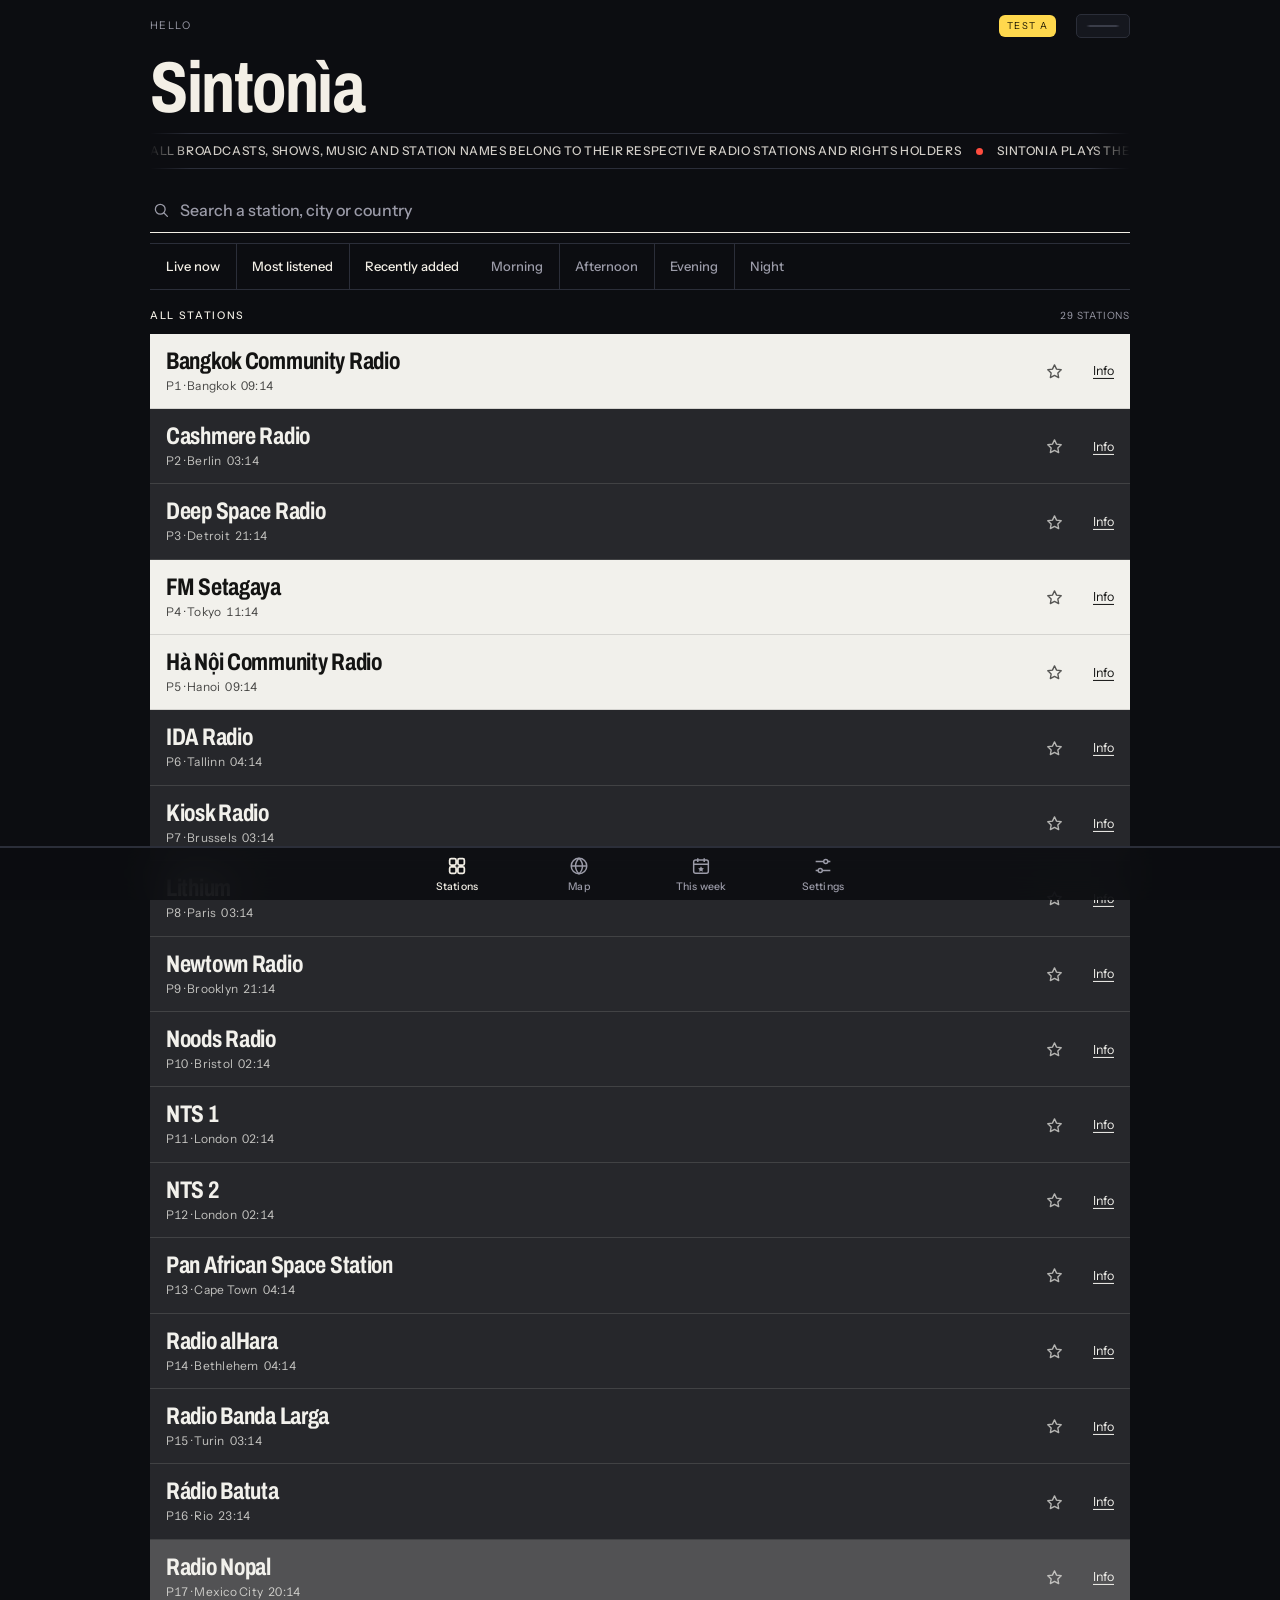
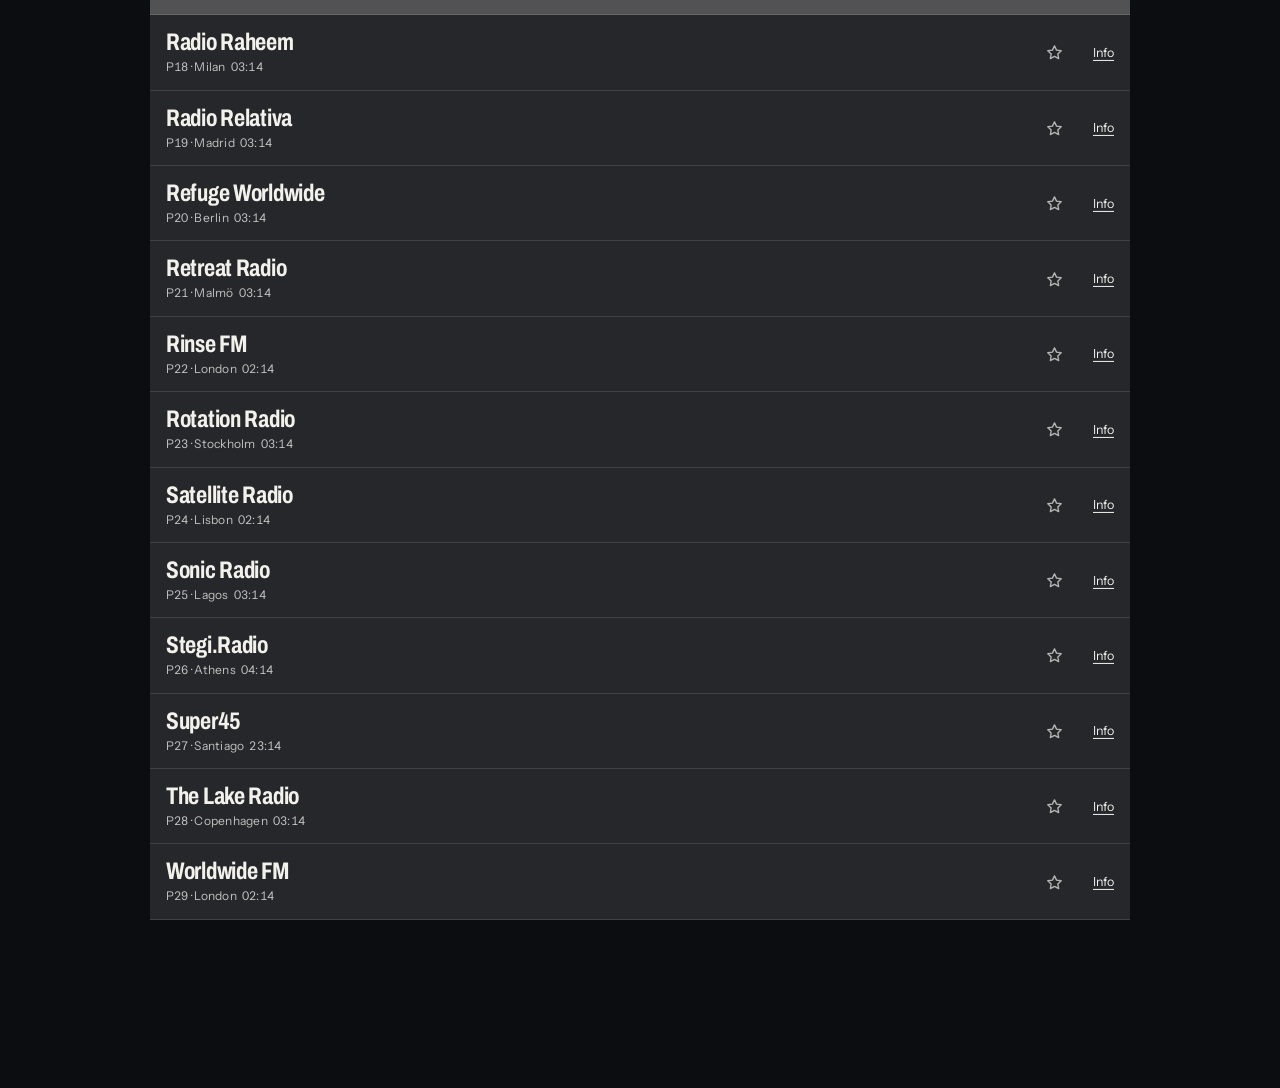
==== prova-a/index.html @ 9026a2c7 "Due copie di prova per l'aspetto: A · Luce (prova-a) e B · Campo (prova-b) A: la lista nella luce de" ====
<!doctype html>
<html lang="en" data-look="a">
<head>
<meta charset="utf-8">
<meta name="viewport" content="width=device-width, initial-scale=1, viewport-fit=cover">
<title>Sintonia (test A)</title>
<meta name="robots" content="noindex">
<meta name="apple-mobile-web-app-capable" content="yes">
<meta name="mobile-web-app-capable" content="yes">
<meta name="apple-mobile-web-app-status-bar-style" content="black-translucent">
<meta name="apple-mobile-web-app-title" content="Sintonia A">
<meta name="theme-color" content="#0C0D11">
<link rel="manifest" href="../manifest.webmanifest">
<link rel="apple-touch-icon" href="../apple-touch-icon.png?v=7">
<link rel="icon" type="image/png" sizes="192x192" href="../icon-192.png?v=7">
<script>
/* Theme and background, applied before the page paints. One palette, used by the Settings section too. */
window.SintoniaTheme = (function () {
  var BG = {
    graphite: { name: "Graphite", dark: ["#0C0D11", "#15171E", "#2B2E39"], light: ["#F1F2F4", "#FFFFFF", "#D9DCE2"] },
    navy:     { name: "Navy",     dark: ["#0A0F1E", "#121A2E", "#24304A"], light: ["#E9EFF8", "#F9FBFE", "#CBD6E6"] },
    plum:     { name: "Plum",     dark: ["#130C16", "#1D1422", "#352840"], light: ["#F3ECF3", "#FCF8FC", "#E0D1DF"] },
    pine:     { name: "Pine",     dark: ["#0A1311", "#111D1A", "#22352F"], light: ["#E8F1EC", "#F8FBF9", "#CDE0D6"] },
    cocoa:    { name: "Cocoa",    dark: ["#15100D", "#1F1814", "#382C24"], light: ["#F3EDE6", "#FCF9F5", "#E2D5C8"] }
  };
  var INK = {
    dark:  { ink: "#F3EFE6", muted: "#9B9BA8", live: "#FF4D3F", tick: "#4A4E5C", "tick-2": "#2A2D38", rule: "#3A3E4B", land: "#343947",
             off: "#5B5E6B", "off-dot": "#3A3D49", "onair-bg": "#3A1210", "onair-ink": "#FFE9E6", ph: "#6B6E7B" },
    light: { ink: "#15171C", muted: "#5E6371", live: "#E5352B", tick: "#9EA3AE", "tick-2": "#D3D6DC", rule: "#C3C7CF", land: "#C5CAD3",
             off: "#8A8F9C", "off-dot": "#C3C7CF", "onair-bg": "#FFE3E0", "onair-ink": "#B3261E", ph: "#9EA3AE" }
  };
  function get(k, d) { try { return localStorage.getItem(k) || d; } catch (e) { return d; } }
  function mode(pref) { return pref === "auto" ? (window.matchMedia && matchMedia("(prefers-color-scheme: light)").matches ? "light" : "dark") : (pref === "light" ? "light" : "dark"); }
  function rgba(h, a) { var n = parseInt(h.slice(1), 16); return "rgba(" + (n >> 16) + "," + ((n >> 8) & 255) + "," + (n & 255) + "," + a + ")"; }
  function apply() {
    var pref = get("sintonia:theme", "dark"), bg = get("sintonia:bg", "graphite");
    if (!BG[bg]) bg = "graphite";
    var m = mode(pref), c = BG[bg][m], ink = INK[m], root = document.documentElement, st = root.style;
    st.setProperty("--bg", c[0]); st.setProperty("--bg-2", c[1]); st.setProperty("--line", c[2]);
    st.setProperty("--dock", rgba(c[0], m === "light" ? 0.9 : 0.88));
    for (var k in ink) st.setProperty("--" + k, ink[k]);
    st.colorScheme = m; root.setAttribute("data-theme", m);
    var tc = document.querySelector('meta[name="theme-color"]'); if (tc) tc.setAttribute("content", c[0]);
    // the iPhone status bar only reads this when the app opens
    var sb = document.querySelector('meta[name="apple-mobile-web-app-status-bar-style"]'); if (sb) sb.setAttribute("content", m === "light" ? "default" : "black-translucent");
    return { pref: pref, bg: bg, mode: m };
  }
  apply();
  return { BG: BG, apply: apply };
})();
</script>
<link rel="stylesheet" href="../fonts.css?v=2">
<style>
/* Layout: two views switched by a bottom tab bar, like an iPhone app.
   Stations: on-air header, your pinned stations, then the stations live right now, then the rest.
   Map: a dot-matrix world map with the listener's position (red, blinking) and the signal arc to the station.
   A dock at the bottom holds the mini-player and the tabs. */
   One deliberate look: a dark night-listening ground under colour-coded stations. */
@property --ph { syntax: "<length>"; inherits: false; initial-value: 0px; }

:root {
  color-scheme: dark;
  --bg: #0C0D11;
  --bg-2: #15171E;
  --ink: #F3EFE6;
  --muted: #9B9BA8;
  --line: #2B2E39;
  --live: #FF4D3F;
  --tick: #4A4E5C; --tick-2: #2A2D38; --rule: #3A3E4B; --land: #343947;
  --off: #5B5E6B; --off-dot: #3A3D49; --onair-bg: #3A1210; --onair-ink: #FFE9E6; --ph: #6B6E7B;
  --dock: rgba(12, 13, 17, .88);
  --f-display: "Archivo", "Arial Narrow", "Helvetica Neue", sans-serif;
  --f-body: "Instrument Sans", "Helvetica Neue", Arial, sans-serif;
  --f-mono: "Instrument Sans", "Helvetica Neue", Arial, sans-serif; /* the small capital labels (once a typewriter face) */
}

* { box-sizing: border-box; -webkit-tap-highlight-color: transparent; }
[hidden] { display: none !important; }
/* the page never moves sideways, whatever the screen width */
html { background: var(--bg); overflow-x: hidden; overscroll-behavior-x: none; }
body {
  margin: 0;
  overflow-x: clip;
  background: var(--bg);
  color: var(--ink);
  font-family: var(--f-body);
  font-size: 14px;
  line-height: 1.45;
  font-variant-numeric: tabular-nums; /* clocks don't wobble as they tick */
  padding-left: max(16px, env(safe-area-inset-left, 0px));
  padding-right: max(16px, env(safe-area-inset-right, 0px));
  padding-top: calc(env(safe-area-inset-top, 0px) + 14px);
  padding-bottom: calc(env(safe-area-inset-bottom, 0px) + 168px);
  -webkit-text-size-adjust: 100%;
}
.wrap { max-width: 980px; margin: 0 auto; display: grid; grid-template-columns: minmax(0, 1fr); gap: 18px; }
button { font: inherit; color: inherit; }
/* an app, not a web page: a quick second tap never zooms in (the map keeps its own gestures) */
html, body, * { touch-action: manipulation; }

/* ---------- Header ---------- */
.hero { display: grid; grid-template-columns: minmax(0, 1fr); gap: 12px; }
.topline { display: flex; align-items: center; justify-content: space-between; gap: 12px; min-width: 0; }
.eyebrow { font-family: var(--f-mono); font-size: 10.5px; letter-spacing: .14em; text-transform: uppercase; color: var(--muted); white-space: nowrap; overflow: hidden; text-overflow: ellipsis; }
/* greeting: sits where the station count used to be; tap it to change your name */
.greet {
  appearance: none; -webkit-appearance: none; background: none; border: 0; margin: 0; padding: 4px 0;
  min-width: 0; text-align: left; cursor: pointer; color: var(--muted);
}
.greet b { color: var(--ink); font-weight: 500; }
.greet:focus-visible { outline: 2px solid var(--ink); outline-offset: 3px; border-radius: 3px; }

/* first-run card asking for a name */
.hello-card {
  display: grid; gap: 10px; padding: 14px; border-radius: 14px;
  background: var(--bg-2); border: 1px solid var(--line);
}
.hello-card .k { font-family: var(--f-mono); font-size: 10px; letter-spacing: .14em; text-transform: uppercase; color: var(--muted); }
.hello-card label { font-family: var(--f-display); font-weight: 800; font-stretch: 100%; font-size: 20px; line-height: 1.1; letter-spacing: -.01em; }
.hello-row { display: grid; grid-template-columns: minmax(0, 1fr) auto; gap: 8px; }
.hello-row input {
  font: inherit; font-size: 16px; /* 16px keeps iPhone from zooming in on focus */
  padding: 11px 12px; border-radius: 10px; min-width: 0;
  border: 1px solid var(--line); background: var(--bg); color: var(--ink);
}
.hello-row input::placeholder { color: var(--ph); }
.hello-row input:focus { outline: 2px solid var(--ink); outline-offset: 1px; }
.hello-row .save {
  appearance: none; -webkit-appearance: none; border: 0; cursor: pointer;
  background: var(--ink); color: var(--bg); border-radius: 10px; padding: 0 18px;
  font-size: 15px; font-weight: 600;
}
.hello-row .save:focus-visible { outline: 2px solid var(--ink); outline-offset: 2px; }
.hello-skip {
  justify-self: start; appearance: none; -webkit-appearance: none; background: none; border: 0; padding: 2px 0; cursor: pointer;
  color: var(--muted); font-size: 13px; text-decoration: underline; text-underline-offset: 3px;
}
h1, .title {
  margin: 0;
  font-family: var(--f-display);
  font-weight: 900;
  font-stretch: 125%;
  font-size: clamp(38px, 12vw, 72px);
  line-height: .9;
  letter-spacing: -.04em;
  white-space: nowrap;
}
/* the logo: the original wordmark, Archivo wide and black like the page titles */
/* the last "a" turns once, like a knob being tuned */
h1.logo .lg-a { display: inline-block; transform-origin: 54% 56%; } /* the middle of the letter itself, so it turns in place */
h1.logo .lg-a.spin { animation: a-spin 1.1s cubic-bezier(.35, .05, .2, 1); }
@keyframes a-spin { from { transform: rotate(0deg); } to { transform: rotate(360deg); } }
/* the signal, no words: a flat line when nothing plays, a wave that flows while a station is on (once the words ON AIR) */
.testtag { flex: none; font-family: var(--f-mono); font-size: 9.5px; letter-spacing: .14em; text-transform: uppercase; padding: 4px 8px; border-radius: 6px; background: #FFD84D; color: #1A1400; margin-left: auto; margin-right: 8px; }
.onair {
  flex: none;
  padding: 5px 9px; border-radius: 5px;
  border: 1.5px solid var(--line); background: var(--bg-2);
  display: flex; align-items: center;
}
.onair .sig { display: block; -webkit-mask-image: linear-gradient(90deg, transparent, #000 12%, #000 88%, transparent); mask-image: linear-gradient(90deg, transparent, #000 12%, #000 88%, transparent); }
.onair .sig path { fill: none; stroke: var(--off-dot); stroke-width: 1.8; stroke-linecap: round; stroke-linejoin: round; }
.onair .sig-live, .onair .sig-noise { display: none; }
/* the signal is the station's own: dressed in its colours like its tile, with a wave drawn from its name (see setSig); while it tunes in, static */
body[data-state="live"] .onair, body[data-state="loading"] .onair { border-color: color-mix(in srgb, var(--bar-t) 18%, var(--bar-c)); background: var(--bar-c); box-shadow: 0 0 22px -4px var(--glow); }
body[data-state="live"] .onair .sig-idle, body[data-state="loading"] .onair .sig-idle { display: none; }
body[data-state="live"] .onair .sig-live { display: inline; stroke: var(--bar-t); }
body[data-state="loading"] .onair .sig-noise { display: inline; stroke: var(--bar-t); stroke-width: 1.3; opacity: .85; }

/* ---------- Map view ---------- */
.view { display: grid; grid-template-columns: minmax(0, 1fr); gap: 18px; min-width: 0; }
.world { display: grid; grid-template-columns: minmax(0, 1fr); border-radius: 14px; background: var(--bg-2); border: 1px solid var(--line); overflow: hidden; }
.map {
  position: relative; width: 100%; aspect-ratio: 1 / 1; max-height: 64vh; min-height: 240px;
  overflow: hidden; touch-action: none; cursor: grab; user-select: none; -webkit-user-select: none;
  -webkit-tap-highlight-color: transparent; border-bottom: 1px solid var(--line);
}
.map.grabbing { cursor: grabbing; }
.map canvas, .map > svg { position: absolute; inset: 0; width: 100%; height: 100%; display: block; }
.map-ctl { position: absolute; top: 10px; right: 10px; display: grid; gap: 6px; }
.map-ctl button {
  appearance: none; -webkit-appearance: none; cursor: pointer; padding: 0;
  width: 34px; height: 34px; border-radius: 10px; display: grid; place-items: center;
  background: var(--dock); border: 1px solid var(--line); color: var(--ink);
  -webkit-backdrop-filter: blur(8px); backdrop-filter: blur(8px);
}
.map-ctl button:focus-visible { outline: 2px solid var(--ink); outline-offset: 2px; }
.map-ctl svg { width: 16px; height: 16px; fill: none; stroke: currentColor; stroke-width: 1.6; stroke-linecap: round; }
.map-ctl .dot { fill: currentColor; stroke: none; }
#z-home .i-me, #z-home[data-to="me"] .i-world { display: none; }
#z-home[data-to="me"] .i-me { display: block; }
.m-under { fill: none; stroke: var(--ink); stroke-opacity: .16; stroke-width: 1; }
.m-line { fill: none; stroke-linecap: round; stroke-linejoin: round; stroke-dasharray: .01 5; }
.m-st { fill: var(--bg-2); stroke: var(--muted); stroke-width: 1.4; }
.m-st.on { stroke: var(--ink); }
.m-code, .m-n {
  font-family: var(--f-mono); font-size: 9px; font-weight: 500; letter-spacing: .08em; fill: var(--muted);
  paint-order: stroke; stroke: var(--bg-2); stroke-width: 3px; stroke-linejoin: round;
}
.m-code.on, .m-n { fill: var(--ink); }

/* reactions: four symbols to send while a station plays; they cross the map for whoever has Sintonia open */
.react { display: flex; align-items: center; justify-content: space-between; gap: 12px; padding: 10px 12px; border-bottom: 1px solid var(--line); }
.react-k { min-width: 0; display: grid; gap: 3px; font-family: var(--f-mono); font-size: 10px; letter-spacing: .1em; text-transform: uppercase; color: var(--muted); }
.react-k b { color: var(--ink); font-weight: 600; font-size: 11px; white-space: nowrap; overflow: hidden; text-overflow: ellipsis; }
.react-b { display: flex; gap: 6px; flex: none; }
.react-b button { appearance: none; -webkit-appearance: none; cursor: pointer; padding: 0; width: 40px; height: 40px; border-radius: 50%;
  border: 1.5px solid currentColor; background: none; color: var(--ink); display: grid; place-items: center; transition: transform .15s, background-color .15s, color .15s; }
.react-b button svg { width: 21px; height: 21px; fill: none; stroke: currentColor; stroke-width: 1.6; stroke-linecap: round; stroke-linejoin: round; }
.react-b button:disabled { opacity: .32; cursor: default; }
.react-b button.sent { background: var(--ink); color: var(--bg); transform: scale(.92); }
.react-b button:focus-visible { outline: 2px solid var(--ink); outline-offset: 2px; }
.lg-react { flex: none; width: 13px; height: 13px; margin: 0 -2px; fill: none; stroke: var(--ink); stroke-width: 2; stroke-linecap: round; stroke-linejoin: round; }
#m-react .rx-in { transform-box: fill-box; transform-origin: center; animation: rx-rise 2.6s ease-out both; }
#m-react .rx-in path { fill: none; stroke: var(--bg); stroke-width: 2.2; stroke-linecap: round; stroke-linejoin: round; }
#m-react .rx-spark { fill: none; stroke-width: 2.6; stroke-linecap: round; stroke-dasharray: .06 1.2; stroke-dashoffset: .06; animation: rx-spark 1s ease-in both; }
@keyframes rx-rise { 0% { transform: translateY(0) scale(.3); opacity: 0; } 12% { transform: translateY(-4px) scale(1.12); opacity: 1; }
  24% { transform: translateY(-6px) scale(1); } 70% { opacity: 1; } 100% { transform: translateY(-30px) scale(1); opacity: 0; } }
@keyframes rx-spark { to { stroke-dashoffset: -1; } }
@media (prefers-reduced-motion: reduce) {
  #m-react .rx-in { animation-name: rx-fade; }
  #m-react .rx-spark { display: none; }
}
@keyframes rx-fade { 0%, 100% { opacity: 0; } 10%, 75% { opacity: 1; } }

.me { display: none; }
.me.on { display: inline; }
.me .core { fill: var(--live); }
.me .ping { fill: none; stroke: var(--live); stroke-width: 1.2; opacity: 0; transform-box: fill-box; transform-origin: center; }
.legend { display: grid; gap: 6px; padding: 4px 12px 12px; font-size: 13px; }
.lg-row { display: flex; align-items: center; gap: 8px; min-width: 0; }
.lg-row i { flex: none; width: 9px; height: 9px; border-radius: 50%; box-sizing: border-box; }
.lg-you { background: var(--live); }
.lg-others { background: var(--ink); opacity: .85; }
.lg-row .lg-st { border-radius: 2px; background: var(--bg-2); border: 1.5px solid var(--muted); width: 8px; height: 8px; margin: 0 .5px; }
.m-others circle { fill: var(--ink); opacity: .85; }
.lg-row span { min-width: 0; color: var(--muted); overflow-wrap: anywhere; }
.lg-row b { color: var(--ink); font-weight: 600; }

.locate { display: grid; gap: 8px; padding: 14px; border-radius: 14px; background: var(--bg-2); border: 1px solid var(--line); }
.locate strong { font-family: var(--f-display); font-weight: 800; font-size: 18px; line-height: 1.15; }
.locate p { margin: 0; color: var(--muted); font-size: 13px; max-width: 52ch; }
.loc-acts { display: flex; flex-wrap: wrap; align-items: center; gap: 8px 22px; }
.btn {
  justify-self: start; appearance: none; -webkit-appearance: none; border: 0; cursor: pointer;
  background: var(--ink); color: var(--bg); border-radius: 10px; padding: 11px 16px; font-size: 15px; font-weight: 600;
}
.btn:disabled { opacity: .6; cursor: default; }
.btn.ghost { background: none; color: var(--muted); padding: 2px 0; font-size: 13px; font-weight: 500; text-decoration: underline; text-underline-offset: 3px; }
.btn:focus-visible { outline: 2px solid var(--ink); outline-offset: 2px; }


/* ---------- Your stations, live now, more ---------- */
.sec { display: grid; gap: 10px; min-width: 0; }
.sec[hidden] { display: none; }
.sec-h {
  margin: 0; display: flex; justify-content: space-between; align-items: baseline; gap: 10px; min-width: 0;
  font-family: var(--f-mono); font-weight: 500; font-size: 10.5px; letter-spacing: .16em; text-transform: uppercase; color: var(--ink);
}
.sec-h small { font-size: 10px; font-weight: 400; letter-spacing: .08em; color: var(--muted); white-space: nowrap; }
.live-i { display: inline-block; width: 7px; height: 7px; border-radius: 50%; background: var(--live); margin-right: 7px; box-shadow: 0 0 8px var(--live); vertical-align: 1px; }
.favs {
  display: flex; gap: 10px; overflow-x: auto; scrollbar-width: none; scroll-snap-type: x proximity;
  margin: -3px -16px -2px; padding: 6px 16px 8px; scroll-padding: 0 16px; /* room for the ring of the card that's playing */
}
.favs::-webkit-scrollbar { display: none; }
.mini {
  position: relative; flex: none; display: flex; width: 136px; height: 128px; border-radius: 16px;
  overflow: hidden; isolation: isolate; background: var(--c); color: var(--t); scroll-snap-align: start;
}
.mini .tune { padding: 11px; border-radius: 16px; gap: 8px; }
.mini .knob { width: 30px; height: 30px; }
.mini .mt { display: grid; gap: 5px; min-width: 0; }
.mini .nm {
  font-family: var(--f-display); font-weight: 850; font-stretch: 62%; font-size: 22px; line-height: .88; letter-spacing: -.01em;
  text-transform: uppercase; overflow-wrap: anywhere;
  display: -webkit-box; -webkit-line-clamp: 2; -webkit-box-orient: vertical; overflow: hidden;
}
.mini .nm.keepcase { text-transform: none; }
.mini .mm { font-family: var(--f-mono); font-size: 9px; letter-spacing: .06em; text-transform: uppercase; opacity: .82; white-space: nowrap; overflow: hidden; text-overflow: ellipsis; }
.mini.on { box-shadow: 0 0 0 2px var(--bg), 0 0 0 4px var(--c); }
/* the star that pins a station to "Your stations" */
.pin {
  appearance: none; -webkit-appearance: none; position: absolute; right: 6px; bottom: 6px; z-index: 2;
  width: 36px; height: 36px; padding: 0; border: 0; border-radius: 50%; background: none; color: var(--t);
  display: grid; place-items: center; cursor: pointer; opacity: .7;
}
.pin svg { width: 17px; height: 17px; fill: none; stroke: currentColor; stroke-width: 1.6; stroke-linejoin: round; }
.pin[aria-pressed="true"] { opacity: 1; }
.pin[aria-pressed="true"] svg { fill: currentColor; }
.mini .pin { top: 4px; bottom: auto; right: 4px; }
/* in New in, and on the big tiles of stations that just arrived */
.newtag { display: inline-block; font-family: var(--f-mono); font-size: 8.5px; font-weight: 600; letter-spacing: .14em; text-transform: uppercase; padding: 2px 5px; border-radius: 4px; background: var(--t); color: var(--c); }
.mini .newtag { margin-bottom: 1px; justify-self: start; }
.favs.stack { display: grid; grid-template-columns: minmax(0, 1fr); gap: 8px; overflow: visible; scroll-snap-type: none; margin: 0; padding: 0; }
.favs.stack .mini { width: auto; height: auto; border-radius: 14px; }
.favs.stack .mini .tune { flex-direction: row; align-items: center; justify-content: flex-start; gap: 12px; padding: 10px 52px 10px 11px; border-radius: 14px; }
.favs.stack .mini .mt { gap: 4px; }
.favs.stack .mini .nm { font-size: 21px; line-height: .95; }
.favs.stack .mini .pin { top: 50%; bottom: auto; right: 6px; transform: translateY(-50%); }
/* on a wider screen the list takes two or three columns, so the rows don't stretch across the whole page */
@media (min-width: 700px) { .favs.stack { grid-template-columns: repeat(2, minmax(0, 1fr)); } }
@media (min-width: 1000px) { .favs.stack { grid-template-columns: repeat(3, minmax(0, 1fr)); } }
@keyframes live-blink { 50% { opacity: .25; } }
/* This week: three picks, each a wide card in the station's colour */
.picks { display: grid; gap: 10px; }
/* an event in This week (a festival, say): what's on Sintonia around it, while it lasts */
.events { display: grid; gap: 18px; }
.events:empty { display: none; }
/* the event: a card like a gig poster, minimal: the page's colours turned round (light on dark, dark on light),
   the name in big type, one accent colour (the event's own, if it has one) */
.event { --ev1: #FF4F8B; --ev-bg: var(--ink); --ev-fg: var(--bg);
  gap: 0; border-radius: 22px; overflow: hidden; border: 1px solid var(--line); background: var(--bg-2); }
.ev-hero { position: relative; isolation: isolate; overflow: hidden; display: grid; gap: 12px; padding: 16px 18px 20px; color: var(--ev-fg); background: var(--ev-bg); }
.ev-hero::after { /* the same fine grain as the station tiles */
  content: ""; position: absolute; inset: 0; z-index: -1; pointer-events: none; opacity: .14;
  background-image: url("data:image/svg+xml;utf8,<svg xmlns='http://www.w3.org/2000/svg' width='180' height='180'><filter id='n'><feTurbulence type='fractalNoise' baseFrequency='.85' numOctaves='2' stitchTiles='stitch'/><feColorMatrix values='0 0 0 0 0  0 0 0 0 0  0 0 0 0 0  0 0 0 .6 0'/></filter><rect width='100%25' height='100%25' filter='url(%23n)'/></svg>"); }
.ev-top { display: flex; justify-content: space-between; align-items: center; gap: 10px; padding-bottom: 10px; border-bottom: 1.5px solid color-mix(in srgb, var(--ev-fg) 18%, transparent); }
.ev-kick { display: inline-flex; align-items: center; gap: 8px; font-family: var(--f-mono); font-size: 10px; font-weight: 600; letter-spacing: .16em; text-transform: uppercase; }
.ev-kick::before { content: ""; width: 8px; height: 8px; border-radius: 2px; background: var(--ev1); } /* like a city on the map */
.ev-dates { flex: none; font-family: var(--f-mono); font-size: 10px; font-weight: 600; letter-spacing: .12em; text-transform: uppercase; opacity: .7; }
.ev-end { flex: none; display: inline-flex; align-items: center; gap: 10px; }
.ev-info { display: inline-flex; align-items: center; gap: 6px; padding: 6px 10px; border-radius: 999px; text-decoration: none;
  background: color-mix(in srgb, var(--ev-fg) 14%, transparent); color: var(--ev-fg);
  font-family: var(--f-mono); font-size: 9.5px; font-weight: 600; letter-spacing: .08em; text-transform: uppercase; }
.ev-arr { width: 7px; height: 7px; fill: currentColor; } /* the arrow in dots, like the title */
.ev-info[hidden] { display: none; }
.ev-info:focus-visible { outline: 2px solid var(--ev-fg); outline-offset: 2px; }
.ev-title { margin: 4px 0 0; font-family: "Doto", ui-monospace, Menlo, monospace; font-weight: 800; font-variation-settings: "ROND" 100; font-size: 48px; line-height: .9;
  letter-spacing: -.03em; word-spacing: -.3em; text-transform: uppercase; overflow-wrap: anywhere; } /* dot matrix, round dots, like a club's LED sign */
.ev-title::after { content: "."; color: var(--ev1); } /* the accent, once */
.event-note { margin: 0; font-size: 14px; line-height: 1.45; opacity: .82; }
.ev-body { display: grid; gap: 10px; padding: 14px 14px 16px; }
.ev-body:not(:has(> :not([hidden]))) { display: none; }
.event-k { margin: 2px 0 0; font-family: var(--f-mono); font-size: 9.5px; letter-spacing: .12em; text-transform: uppercase; color: var(--muted); }
.event-also { margin: 0; font-size: 13px; line-height: 1.45; color: var(--muted); }
.pick { position: relative; display: grid; grid-template-columns: auto minmax(0, 1fr); gap: 12px; align-items: center; padding: 13px 14px; border-radius: 16px;
  background: radial-gradient(120% 120% at 100% 0%, color-mix(in srgb, var(--dot, var(--c)) 30%, transparent), transparent 70%), color-mix(in srgb, var(--dot, var(--c)) 12%, var(--bg-2));
  box-shadow: inset 0 0 0 1px color-mix(in srgb, var(--dot, var(--c)) 40%, transparent); color: var(--ink); }
.pick .when { display: grid; justify-items: center; min-width: 58px; padding: 7px 6px; border-radius: 11px; background: var(--c); color: var(--t); text-align: center; }
.pick .when b { font-family: var(--f-display); font-weight: 850; font-stretch: 62%; font-size: 22px; line-height: .95; }
.pick .when span { font-family: var(--f-mono); font-size: 9px; letter-spacing: .12em; text-transform: uppercase; }
.pick .pt { display: grid; gap: 3px; min-width: 0; }
.pick .pk { font-family: var(--f-mono); font-size: 9.5px; letter-spacing: .1em; text-transform: uppercase; color: var(--muted); }
.pick .pn { font-weight: 600; font-size: 15px; line-height: 1.25; }
.pick .pw { font-size: 13px; line-height: 1.4; color: var(--muted); }
.pick button { appearance: none; -webkit-appearance: none; position: absolute; inset: 0; border: 0; background: none; border-radius: 16px; cursor: pointer; }
.tile .meta .newtag { margin-right: 2px; }
.tile .meta { padding-right: 28px; }
.pin:focus-visible { outline: 2px solid var(--t); outline-offset: -2px; }

/* ---------- Tiles ---------- */
.crate { list-style: none; margin: 0; padding: 0; display: grid; grid-template-columns: repeat(2, minmax(0, 1fr)); gap: 10px; }
@media (min-width: 900px) { .crate { grid-template-columns: repeat(4, minmax(0, 1fr)); gap: 14px; } .crate .tile { min-height: 236px; } .crate .tile:nth-child(-n+2) { grid-column: span 2; min-height: 190px; } }

.tile {
  position: relative; display: flex; min-height: 200px;
  border-radius: 18px; overflow: hidden; isolation: isolate;
  background: var(--c); color: var(--t); min-width: 0;
}
/* radio waves spreading from a different point on each tile; they ripple outward while the station plays */
.tile::before {
  content: ""; position: absolute; inset: 0; z-index: -1;
  background: repeating-radial-gradient(circle at var(--ox) var(--oy),
    transparent 0, transparent var(--ph),
    var(--ring) var(--ph), var(--ring) calc(var(--ph) + 1.5px),
    transparent calc(var(--ph) + 1.5px), transparent calc(var(--gap) + 1.5px));
}
/* print grain */
.tile::after {
  content: ""; position: absolute; inset: 0; z-index: -1; pointer-events: none; opacity: .22;
  background-image: url("data:image/svg+xml;utf8,<svg xmlns='http://www.w3.org/2000/svg' width='180' height='180'><filter id='n'><feTurbulence type='fractalNoise' baseFrequency='.85' numOctaves='2' stitchTiles='stitch'/><feColorMatrix values='0 0 0 0 0  0 0 0 0 0  0 0 0 0 0  0 0 0 .6 0'/></filter><rect width='100%25' height='100%25' filter='url(%23n)'/></svg>");
}

.tune {
  appearance: none; -webkit-appearance: none; border: 0; background: none; margin: 0;
  text-align: left; cursor: pointer; flex: 1; width: 100%; min-width: 0;
  display: flex; flex-direction: column; justify-content: space-between; align-items: stretch; gap: 12px;
  padding: 12px; border-radius: 18px;
  -webkit-user-select: none; user-select: none;
}
.tune:focus-visible { outline: 3px solid var(--ink); outline-offset: 3px; }

.knob {
  width: 34px; height: 34px; border-radius: 50%; border: 1.5px solid currentColor;
  display: grid; place-items: center; flex: none;
}
.knob svg { width: 11px; height: 11px; fill: currentColor; }
.knob .i-play { margin-left: 2px; }
.knob .i-stop, .knob .eq { display: none; }
.eq { gap: 3px; align-items: flex-end; height: 12px; }
.eq i { display: block; width: 3px; height: 100%; background: currentColor; border-radius: 1px; transform-origin: bottom; }
.eq i:nth-child(1) { transform: scaleY(.55); }
.eq i:nth-child(2) { transform: scaleY(1); }
.eq i:nth-child(3) { transform: scaleY(.7); }

.label { display: grid; grid-template-columns: minmax(0, 1fr); gap: 8px; min-width: 0; }
.now { display: grid; gap: 2px; padding-top: 8px; border-top: 1.5px solid var(--pill); min-width: 0; }
.now-k {
  font-family: var(--f-mono); font-size: 9px; letter-spacing: .12em; text-transform: uppercase; opacity: .78;
  display: flex; align-items: center; gap: 6px; flex-wrap: wrap;
}
.now-k.live { opacity: 1; font-weight: 600; }
.now-k.live::before { content: ""; width: 6px; height: 6px; border-radius: 50%; background: currentColor; animation: live-blink 1.6s ease-in-out infinite; }
.now-k .rr { border: 1px solid currentColor; border-radius: 4px; padding: 0 4px; letter-spacing: .08em; }
.now-t {
  font-size: 13px; font-weight: 600; line-height: 1.22;
  display: -webkit-box; -webkit-line-clamp: 2; -webkit-box-orient: vertical; overflow: hidden;
  overflow-wrap: anywhere;
}
.now-s { font-size: 11.5px; opacity: .78; white-space: nowrap; overflow: hidden; text-overflow: ellipsis; }

.name {
  display: block; min-width: 0;
  font-family: var(--f-display); font-weight: 850; font-stretch: 62%;
  font-size: clamp(23px, 6.8vw, 36px); line-height: .86; letter-spacing: -.01em;
  text-transform: uppercase; text-wrap: balance;
}
.meta {
  font-family: var(--f-mono); font-size: 9.5px; letter-spacing: .06em; text-transform: uppercase;
  display: flex; gap: 5px; flex-wrap: wrap; opacity: .82; font-variant-numeric: tabular-nums;
}

.sched {
  position: absolute; top: 12px; right: 12px; z-index: 2;
  font-family: var(--f-mono); font-size: 9px; letter-spacing: .05em; text-transform: uppercase;
  color: var(--t); text-decoration: none; background: var(--pill);
  padding: 6px 8px; border-radius: 999px;
}
.sched:focus-visible { outline: 2px solid var(--t); outline-offset: 2px; }

/* selected station */
.tile.on { box-shadow: 0 0 0 2px var(--bg), 0 0 0 4px var(--c), 0 18px 50px -18px var(--c); }
.tile.on .knob, .mini.on .knob { background: var(--t); color: var(--c); border-color: var(--t); }
.on.live .knob .i-play, .on.loading .knob .i-play { display: none; }
.on.live .knob .eq { display: flex; }
.on.loading .knob .i-stop { display: block; }

/* station colours (--dot is the brighter version used on the dark receiver) */
.tile, .mini { --dot: var(--c); }
[data-id="nts1"]     { --c:#2337D6; --t:#F4F1E8; --ring:rgba(255,255,255,.13); --pill:rgba(255,255,255,.2);  --ox:100%; --oy:0%;   --gap:13px; --dot:#5468FF; }
[data-id="nts2"]     { --c:#E8472C; --t:#1C0C08; --ring:rgba(0,0,0,.13);       --pill:rgba(0,0,0,.16);       --ox:0%;   --oy:100%; --gap:11px; }
[data-id="refuge"]   { --c:#BBA6F2; --t:#17112A; --ring:rgba(0,0,0,.11);       --pill:rgba(0,0,0,.14);       --ox:50%;  --oy:125%; --gap:15px; }
[data-id="rinse"]    { --c:#CDE650; --t:#141B05; --ring:rgba(0,0,0,.12);       --pill:rgba(0,0,0,.14);       --ox:0%;   --oy:0%;   --gap:9px;  }
[data-id="wwfm"]     { --c:#F3A93A; --t:#1E1203; --ring:rgba(0,0,0,.12);       --pill:rgba(0,0,0,.15);       --ox:100%; --oy:100%; --gap:17px; }
[data-id="kiosk"]    { --c:#1D6847; --t:#EEF5EC; --ring:rgba(255,255,255,.12); --pill:rgba(255,255,255,.2);  --ox:30%;  --oy:-20%; --gap:12px; --dot:#2E9A68; }
[data-id="raheem"]   { --c:#F07CB0; --t:#2A0A18; --ring:rgba(0,0,0,.12);       --pill:rgba(0,0,0,.15);       --ox:115%; --oy:45%;  --gap:14px; }
[data-id="cashmere"] { --c:#E4D2B1; --t:#2A2116; --ring:rgba(0,0,0,.10);       --pill:rgba(0,0,0,.13);       --ox:-15%; --oy:60%;  --gap:10px; }
[data-id="noods"]    { --c:#2FB3BF; --t:#061A1D; --ring:rgba(0,0,0,.12);       --pill:rgba(0,0,0,.15);       --ox:80%;  --oy:35%;  --gap:8px;  }
[data-id="stegi"]    { --c:#5A2FB8; --t:#F1ECFB; --ring:rgba(255,255,255,.12); --pill:rgba(255,255,255,.18); --ox:110%; --oy:-10%; --gap:16px; --dot:#8C66F2; }
[data-id="alhara"]   { --c:#8C1D35; --t:#F8E9EC; --ring:rgba(255,255,255,.11); --pill:rgba(255,255,255,.18); --ox:20%;  --oy:110%; --gap:12px; --dot:#D63B5C; }
[data-id="batuta"]   { --c:#8FD3F4; --t:#08202C; --ring:rgba(0,0,0,.11);       --pill:rgba(0,0,0,.13);       --ox:-10%; --oy:20%;  --gap:10px; }
[data-id="super45"]  { --c:#F1EEE6; --t:#1A1915; --ring:rgba(0,0,0,.09);       --pill:rgba(0,0,0,.09);       --ox:60%;  --oy:-15%; --gap:13px; }
[data-id="deepspace"]{ --c:#AEB4BF; --t:#12151B; --ring:rgba(0,0,0,.11);       --pill:rgba(0,0,0,.13);       --ox:50%;  --oy:50%;  --gap:9px;  }
[data-id="newtown"]  { --c:#3E64A8; --t:#EEF2FA; --ring:rgba(255,255,255,.12); --pill:rgba(255,255,255,.18); --ox:-10%; --oy:110%; --gap:13px; --dot:#6F93D8; }
[data-id="hanoi"]    { --c:#A6E3C8; --t:#0B2219; --ring:rgba(0,0,0,.11);       --pill:rgba(0,0,0,.13);       --ox:90%;  --oy:80%;  --gap:12px; }
[data-id="lithium"]  { --c:#16120F; --t:#FF4A2E; --ring:rgba(255,74,46,.16);   --pill:rgba(255,74,46,.18);   --ox:85%;  --oy:-15%; --gap:12px; --dot:#FF5A3C; }
[data-id="satellite"]{ --c:#0E4A5A; --t:#F7D774; --ring:rgba(247,215,116,.14); --pill:rgba(247,215,116,.2);  --ox:92%;  --oy:88%;  --gap:14px; --dot:#F7D774; }
[data-id="pass"]     { --c:#B8862B; --t:#1E1404; --ring:rgba(0,0,0,.12);       --pill:rgba(0,0,0,.15);       --ox:85%;  --oy:-10%; --gap:12px; }
[data-id="sonic"]    { --c:#19A06C; --t:#03170F; --ring:rgba(0,0,0,.12);       --pill:rgba(0,0,0,.15);       --ox:10%;  --oy:110%; --gap:10px; }
[data-id="lake"]     { --c:#5E8FA8; --t:#F2F8FB; --ring:rgba(255,255,255,.13); --pill:rgba(255,255,255,.2);  --ox:50%;  --oy:-20%; --gap:14px; --dot:#8FC0D8; }
[data-id="ida"]      { --c:#F4D35E; --t:#1C1702; --ring:rgba(0,0,0,.11);       --pill:rgba(0,0,0,.13);       --ox:-10%; --oy:40%;  --gap:11px; }
[data-id="retreat"]  { --c:#2E4057; --t:#F2E8CF; --ring:rgba(255,255,255,.12); --pill:rgba(255,255,255,.18); --ox:100%; --oy:60%;  --gap:13px; --dot:#7E9CC4; }
[data-id="rotation"] { --c:#4CC9F0; --t:#04202B; --ring:rgba(0,0,0,.11);       --pill:rgba(0,0,0,.13);       --ox:20%;  --oy:90%;  --gap:9px; }
[data-id="nopal"]    { --c:#A51D5C; --t:#E3F4CC; --ring:rgba(227,244,204,.14); --pill:rgba(227,244,204,.2);  --ox:18%;  --oy:-18%; --gap:12px; --dot:#8CCB5E; }
[data-id="bcr"]      { --c:#3F4697; --t:#F4EBE0; --ring:rgba(255,255,255,.12); --pill:rgba(255,255,255,.18); --ox:10%;  --oy:115%; --gap:13px; --dot:#7C84E0; }
[data-id="rbl"]      { --c:#FF8B6B; --t:#2A0D06; --ring:rgba(0,0,0,.11);       --pill:rgba(0,0,0,.14);       --ox:90%;  --oy:105%; --gap:11px; --dot:#FF8B6B; }
[data-id="relativa"] { --c:#E83FD0; --t:#22041C; --ring:rgba(0,0,0,.12);       --pill:rgba(0,0,0,.15);       --ox:70%;  --oy:-15%; --gap:12px; }
[data-id="setagaya"] { --c:#6E7F2E; --t:#F3F6E6; --ring:rgba(255,255,255,.12); --pill:rgba(255,255,255,.18); --ox:15%;  --oy:-20%; --gap:10px; --dot:#9DB040; }
.name.keepcase { text-transform: none; }

/* ---------- Glass and glow: stations are tinted glass; the one you play lights up and colours the app ---------- */
html { background: var(--bg); }
body { background: transparent; }
.wrap { position: relative; z-index: 1; }
/* the home's background: three soft clouds in the colours of the station you're on, drifting slowly;
   brighter while it plays, dimmer when it's paused, and they fade into the next station's colours */
@property --au1 { syntax: "<color>"; inherits: true; initial-value: transparent; }
@property --au2 { syntax: "<color>"; inherits: true; initial-value: transparent; }
@property --au3 { syntax: "<color>"; inherits: true; initial-value: transparent; }
.aura { position: fixed; inset: 0; z-index: 0; pointer-events: none; overflow: hidden; opacity: 0; --auk: 46%;
  transition: opacity .9s ease, --au1 1.6s ease, --au2 1.6s ease, --au3 1.6s ease; }
:root[data-theme="light"] .aura { --auk: 30%; }
html[data-view="stations"] .aura { opacity: .55; }
html[data-view="stations"][data-state="live"] .aura, html[data-view="stations"][data-state="loading"] .aura { opacity: 1; }
html[data-view="stations"] .wrap::before { opacity: 0; }
.aura i { position: absolute; width: 95vmax; height: 95vmax; border-radius: 50%; }
.aura i:nth-child(1) { left: -42vmax; top: -38vmax; background: radial-gradient(closest-side, color-mix(in srgb, var(--au1) var(--auk), transparent), transparent); }
.aura i:nth-child(2) { right: -48vmax; top: 18vh; background: radial-gradient(closest-side, color-mix(in srgb, var(--au2) var(--auk), transparent), transparent); }
.aura i:nth-child(3) { left: -30vmax; bottom: -55vmax; background: radial-gradient(closest-side, color-mix(in srgb, var(--au3) var(--auk), transparent), transparent); }
@media (prefers-reduced-motion: no-preference) {
  .aura i { animation: aura-drift 40s ease-in-out infinite alternate; }
  .aura i:nth-child(2) { animation-duration: 48s; animation-delay: -14s; animation-direction: alternate-reverse; }
  .aura i:nth-child(3) { animation-duration: 56s; animation-delay: -27s; }
  @keyframes aura-drift { to { transform: translate(9vmax, 7vmax) scale(1.14); } }
}
.wrap::before {
  content: ""; position: absolute; z-index: -1; pointer-events: none;
  left: -40%; right: -40%; top: calc(-260px - env(safe-area-inset-top, 0px)); height: 760px;
  background: radial-gradient(50% 50% at 50% 42%, color-mix(in srgb, var(--glow, transparent) 40%, transparent), transparent 72%);
  opacity: .5; transition: opacity .8s ease;
}
html[data-state="live"] .wrap::before, html[data-state="loading"] .wrap::before { opacity: 1; }
.dock { background: var(--dock-glow, var(--dock)); }
.tile:not(.on), .mini:not(.on) {
  background:
    radial-gradient(130% 95% at var(--ox) var(--oy), color-mix(in srgb, var(--dot) 34%, transparent), transparent 70%),
    color-mix(in srgb, var(--dot) 12%, var(--bg-2));
  color: var(--ink);
  box-shadow: inset 0 0 0 1px color-mix(in srgb, var(--dot) 40%, transparent);
  --ring: color-mix(in srgb, var(--dot) 15%, transparent);
  --pill: color-mix(in srgb, var(--dot) 20%, transparent);
  --hue: var(--dot);
}
:root[data-theme="light"] .tile:not(.on), :root[data-theme="light"] .mini:not(.on) {
  background:
    radial-gradient(130% 95% at var(--ox) var(--oy), color-mix(in srgb, var(--c) 42%, transparent), transparent 70%),
    color-mix(in srgb, var(--c) 14%, var(--bg-2));
  box-shadow: inset 0 0 0 1px color-mix(in srgb, var(--c) 55%, transparent);
  --ring: color-mix(in srgb, var(--c) 22%, transparent);
  --pill: color-mix(in srgb, var(--c) 24%, transparent);
  --hue: color-mix(in srgb, var(--c) 66%, #000);
}
.tile:not(.on) .name, .mini:not(.on) .nm, .tile:not(.on) .pin, .mini:not(.on) .pin { color: var(--hue); }
.tile:not(.on) .sched { color: var(--ink); }
.tile:not(.on)::after { opacity: .1; }
.tile.out { display: none !important; }

/* ---------- Where it's… (local time of day at each station) ---------- */
.moods { display: grid; grid-template-columns: repeat(5, minmax(0, 1fr)); gap: 4px; padding: 4px; border-radius: 14px; background: var(--bg-2); border: 1px solid var(--line); }
.mood {
  appearance: none; -webkit-appearance: none; border: 0; background: none; cursor: pointer; min-width: 0;
  display: grid; justify-items: center; gap: 4px; padding: 9px 2px 8px; border-radius: 10px; color: var(--muted);
}
.mood svg { width: 18px; height: 18px; fill: none; stroke: currentColor; stroke-width: 1.5; stroke-linecap: round; stroke-linejoin: round; }
.mood svg .f { fill: currentColor; stroke: none; }
.mood span { font-family: var(--f-mono); font-size: clamp(8px, 2.5vw, 9.5px); letter-spacing: .06em; text-transform: uppercase; color: var(--ink); white-space: nowrap; }
.mood[aria-checked="true"] { background: var(--chip, var(--ink)); color: var(--chip-t, var(--bg)); }
.mood[aria-checked="true"] span { color: inherit; }
.mood:focus-visible { outline: 2px solid var(--ink); outline-offset: 1px; }
/* search: a station by name, city or country */
.search { display: flex; align-items: center; gap: 10px; height: 46px; padding: 0 5px 0 14px; border-radius: 14px; background: var(--bg-2); border: 1px solid var(--line); color: var(--muted); cursor: text; }
.search:focus-within { border-color: color-mix(in srgb, var(--ink) 55%, transparent); color: var(--ink); }
.search svg { width: 18px; height: 18px; flex: none; fill: none; stroke: currentColor; stroke-width: 1.7; stroke-linecap: round; }
.search input { flex: 1; min-width: 0; height: 100%; padding: 0; border: 0; outline: 0; background: none; color: var(--ink);
  font: 500 16px/1.2 var(--f-body); -webkit-appearance: none; appearance: none; } /* 16px: an iPhone doesn't zoom in on it */
.search input::placeholder { color: var(--muted); opacity: 1; }
.search input::-webkit-search-cancel-button, .search input::-webkit-search-decoration { -webkit-appearance: none; display: none; }
.search button { appearance: none; -webkit-appearance: none; flex: none; width: 36px; height: 36px; padding: 0; border: 0; border-radius: 10px; background: none; color: var(--muted); display: grid; place-items: center; cursor: pointer; }
.search button:focus-visible { outline: 2px solid var(--ink); outline-offset: 1px; }
.moods.off { opacity: .38; } /* while you search, the time of day steps aside */
/* the filters, in the same column as the search bar and the tiles: what's live, what you listen to most, what's new;
   then where it's morning, afternoon, evening or night, as one segmented bar in a quieter colour.
   Nothing chosen: every station. Tap one to narrow the list, tap it again for all of them */
.chips { display: grid; gap: 8px; }
.chip-kinds { display: grid; grid-template-columns: repeat(3, minmax(0, 1fr)); gap: 8px; }
.chip-times { display: grid; grid-template-columns: repeat(4, minmax(0, 1fr)); gap: 2px; padding: 3px; border-radius: 999px;
  background: color-mix(in srgb, var(--ink) 4%, transparent); border: 1px solid var(--line); }
.chips .chip { appearance: none; -webkit-appearance: none; min-width: 0; padding: 11px 2px; border-radius: 999px; border: 1px solid var(--line); background: var(--bg-2); color: var(--ink); cursor: pointer;
  font-family: var(--f-mono); font-size: clamp(9px, 2.6vw, 10.5px); font-weight: 600; letter-spacing: .07em; text-transform: uppercase; white-space: nowrap; text-align: center; overflow: hidden; text-overflow: ellipsis; }
.chip-times .chip { padding: 8px 2px; border-color: transparent; background: none; color: var(--muted); }
.chips .chip[aria-pressed="true"] { background: var(--chip, var(--ink)); border-color: transparent; color: var(--chip-t, var(--bg)); }
.chips .chip:focus-visible { outline: 2px solid var(--ink); outline-offset: 1px; }
@media (max-width: 399px) { .chips .chip { letter-spacing: .04em; } } /* small phones: Recently added still fits */
@media (min-width: 700px) { /* room for both groups on one line */
  .chips { grid-template-columns: auto auto; justify-content: start; align-items: center; gap: 12px; }
  .chip-kinds, .chip-times { grid-template-columns: none; grid-auto-flow: column; }
  .chips .chip { padding-left: 14px; padding-right: 14px; font-size: 10.5px; }
}
.chips.off { opacity: .38; } /* while you search, the filters step aside */
.mood-where { margin: 0; font-family: var(--f-mono); font-size: 10px; letter-spacing: .08em; text-transform: uppercase; color: var(--muted); }
.mood-where b { color: var(--ink); font-weight: 500; }
.mood-empty { margin: 0; color: var(--muted); font-size: 13px; }

/* ---------- Sheets: Now playing (track, songs heard) and station Info ---------- */
.np { cursor: pointer; }
.sheet-back { position: fixed; inset: 0; z-index: 40; background: rgba(0, 0, 0, .5); }
.sheet {
  position: fixed; left: 0; right: 0; bottom: 0; z-index: 41; max-height: 88vh; overflow-y: auto; overscroll-behavior: contain;
  background: var(--bg); border-radius: 22px 22px 0 0; border-top: 1px solid var(--line);
  padding: 0 0 calc(env(safe-area-inset-bottom, 0px) + 26px); box-shadow: 0 -20px 60px -20px rgba(0, 0, 0, .6);
}
@media (prefers-reduced-motion: no-preference) {
  .sheet:not([hidden]) { animation: sheet-up .28s cubic-bezier(.2, .8, .2, 1); }
  @keyframes sheet-up { from { transform: translateY(48px); opacity: 0; } }
}
.sheet-grab { width: 38px; height: 5px; border-radius: 3px; background: var(--line); margin: 8px auto 6px; }
.sheet-x {
  appearance: none; -webkit-appearance: none; position: absolute; top: 22px; right: 26px; z-index: 3; width: 32px; height: 32px; padding: 0;
  border: 0; border-radius: 50%; background: rgba(0, 0, 0, .25); color: #fff; font-size: 18px; line-height: 32px; cursor: pointer;
}
.sheet-in { max-width: 640px; margin: 0 auto; padding: 0 14px; display: grid; gap: 20px; }
.sh-head { position: relative; border-radius: 18px; padding: 16px 16px 15px; background: var(--c); color: var(--t); display: grid; gap: 8px; overflow: hidden; isolation: isolate; }
.sh-head::before {
  content: ""; position: absolute; inset: 0; z-index: -1;
  background: repeating-radial-gradient(circle at var(--ox) var(--oy), transparent 0, transparent calc(var(--gap) - 1.5px), var(--ring) calc(var(--gap) - 1.5px), var(--ring) var(--gap));
}
.sh-k { font-family: var(--f-mono); font-size: 10px; letter-spacing: .12em; text-transform: uppercase; opacity: .82; padding-right: 40px; }
.sh-name { margin: 0; font-family: var(--f-display); font-weight: 850; font-stretch: 62%; font-size: 40px; line-height: .86; text-transform: uppercase; overflow-wrap: anywhere; }
.sh-name.keepcase { text-transform: none; }
.sh-show { margin: 0; font-size: 14.5px; font-weight: 600; line-height: 1.3; }
.sh-show span { font-weight: 400; opacity: .85; }
.sh-desc { margin: 0; font-size: 14px; line-height: 1.45; max-width: 52ch; }
.sh-acts { display: flex; flex-wrap: wrap; gap: 8px; margin-top: 4px; }
.sh-btn {
  appearance: none; -webkit-appearance: none; border: 0; border-radius: 999px; padding: 9px 15px; cursor: pointer;
  font-size: 14px; font-weight: 600; background: var(--t); color: var(--c);
}
.sh-btn.ghost { background: var(--pill); color: var(--t); }
.sh-sec { display: grid; gap: 10px; }
.sh-sec h3 { margin: 0; display: flex; justify-content: space-between; align-items: baseline; font-family: var(--f-mono); font-weight: 500; font-size: 10.5px; letter-spacing: .16em; text-transform: uppercase; color: var(--ink); }
.sh-clear { appearance: none; border: 0; background: none; color: var(--muted); font: inherit; font-weight: 400; letter-spacing: .08em; cursor: pointer; padding: 0; }
.song { display: grid; gap: 2px; }
.song b { font-size: 18px; line-height: 1.2; }
.song span { color: var(--muted); font-size: 14px; }
.finds { display: flex; flex-wrap: wrap; gap: 6px; }
.find {
  appearance: none; -webkit-appearance: none; cursor: pointer; font: inherit; font-size: 13px; color: var(--ink); text-decoration: none;
  border: 1px solid var(--line); border-radius: 999px; padding: 7px 11px; background: var(--bg-2);
}
.empty { margin: 0; color: var(--muted); font-size: 13.5px; line-height: 1.4; }
.heard { list-style: none; margin: 0; padding: 0; display: grid; gap: 8px; }
.heard details { border-radius: 12px; background: var(--bg-2); border: 1px solid var(--line); }
.heard summary { list-style: none; display: grid; grid-template-columns: 8px minmax(0, 1fr) auto; gap: 11px; align-items: center; padding: 10px 12px; cursor: pointer; }
.heard summary::-webkit-details-marker { display: none; }
.heard summary i { width: 8px; height: 8px; border-radius: 50%; }
.heard summary small { color: var(--muted); font-size: 16px; transition: transform .2s; }
.heard details[open] summary small { transform: rotate(90deg); }
.heard .ht { display: grid; gap: 2px; min-width: 0; }
.heard .ht b { font-size: 14px; white-space: nowrap; overflow: hidden; text-overflow: ellipsis; }
.heard .ht span { font-size: 12px; color: var(--muted); white-space: nowrap; overflow: hidden; text-overflow: ellipsis; }
.heard .finds { padding: 0 12px 12px 31px; }
.sh-facts { margin: 0; display: grid; grid-template-columns: auto minmax(0, 1fr); gap: 9px 16px; font-size: 14px; }
.sh-facts dt { font-family: var(--f-mono); font-size: 10px; letter-spacing: .1em; text-transform: uppercase; color: var(--muted); padding-top: 3px; }
.sh-facts dd { margin: 0; }
.sh-links { display: grid; gap: 8px; }
.sh-links a { display: flex; justify-content: space-between; gap: 10px; padding: 13px 14px; border-radius: 12px; background: var(--bg-2); border: 1px solid var(--line); color: var(--ink); text-decoration: none; font-weight: 600; font-size: 14.5px; }
.sh-links a span { color: var(--muted); }
/* ---------- Share as a story: the picture, then the share sheet ---------- */
.story { justify-items: center; text-align: center; gap: 14px; padding-top: 4px; }
.story-h { margin: 0; padding: 0 46px; font-family: var(--f-display); font-weight: 850; font-stretch: 62%; font-size: 30px; line-height: .9; text-transform: uppercase; overflow-wrap: anywhere; }
.story-h.keepcase { text-transform: none; }
.story-prev {
  position: relative; margin: 0; height: min(50vh, 520px); aspect-ratio: 9 / 16; border-radius: 16px; overflow: hidden;
  background: var(--bg-2); border: 1px solid var(--line); box-shadow: 0 18px 50px -18px rgba(0, 0, 0, .7);
}
.story-prev img { display: block; width: 100%; height: 100%; object-fit: cover; }
.story-prev:not(.ready) img { visibility: hidden; }
.story-wait { position: absolute; inset: 0; display: grid; place-items: center; padding: 12px; color: var(--muted); font-size: 13px; }
.story-prev.ready .story-wait { display: none; }
.seg.story-mode { grid-template-columns: repeat(2, minmax(0, 1fr)); width: 190px; background: var(--bg-2); }
.seg.story-mode button { padding: 8px 0; font-size: 13.5px; }
.story-prev img { transition: opacity .2s; }
.story-prev.busy img { opacity: .55; }
.story-acts { display: grid; gap: 10px; justify-items: center; width: 100%; max-width: 380px; }
.sh-big {
  display: block; width: 100%; box-sizing: border-box; appearance: none; -webkit-appearance: none; border: 0; border-radius: 999px; padding: 14px 18px; cursor: pointer;
  font: inherit; font-size: 15.5px; font-weight: 600; text-decoration: none; text-align: center; background: var(--sc, var(--ink)); color: var(--st, var(--bg));
}
.sh-big:disabled, .sh-big[aria-disabled="true"] { opacity: .45; pointer-events: none; }
.story-tip { margin: 0; color: var(--muted); font-size: 13px; line-height: 1.4; max-width: 34ch; }
.story .finds { justify-content: center; }
.toast { position: fixed; left: 50%; bottom: calc(env(safe-area-inset-bottom, 0px) + 150px); transform: translateX(-50%); z-index: 50; background: var(--ink); color: var(--bg); padding: 9px 14px; border-radius: 999px; font-size: 13.5px; font-weight: 600; pointer-events: none; }

/* ---------- Full-screen player ---------- */
.swatch { cursor: pointer; }
.fp { position: fixed; inset: 0; z-index: 30; background: var(--bg); color: var(--ink); overflow-x: hidden; overflow-y: auto; overscroll-behavior: contain; }
.fp::before {
  content: ""; position: absolute; left: 0; right: 0; top: 0; height: 72%; pointer-events: none;
  background: radial-gradient(85% 60% at 50% 32%, color-mix(in srgb, var(--fc, transparent) 42%, transparent), transparent 72%);
}
@media (prefers-reduced-motion: no-preference) {
  .fp:not([hidden]) { animation: fp-up .3s cubic-bezier(.2, .8, .2, 1); }
  @keyframes fp-up { from { transform: translateY(60px); opacity: 0; } }
}
.fp-in {
  position: relative; box-sizing: border-box; min-height: 100%; max-width: 480px; margin: 0 auto; display: flex; flex-direction: column; gap: 18px;
  padding: calc(env(safe-area-inset-top, 0px) + 10px) max(22px, env(safe-area-inset-right, 0px)) calc(env(safe-area-inset-bottom, 0px) + 22px) max(22px, env(safe-area-inset-left, 0px));
}
.fp-top { display: grid; grid-template-columns: 40px minmax(0, 1fr) 40px; align-items: center; gap: 8px; }
.fp-k { min-width: 0; text-align: center; font-family: var(--f-mono); font-size: 10.5px; letter-spacing: .14em; text-transform: uppercase; color: var(--muted); }
.fp-k b { display: block; margin-top: 3px; color: var(--ink); font-weight: 500; white-space: nowrap; overflow: hidden; text-overflow: ellipsis; }
.fp-ib {
  appearance: none; -webkit-appearance: none; border: 0; padding: 0; width: 40px; height: 40px; border-radius: 50%; cursor: pointer;
  display: grid; place-items: center; background: color-mix(in srgb, var(--ink) 9%, transparent); color: var(--ink);
}
.fp-ib svg, .fp-act svg { width: 21px; height: 21px; fill: none; stroke: currentColor; stroke-width: 1.8; stroke-linecap: round; stroke-linejoin: round; }
.fp-ib svg circle { fill: currentColor; stroke: none; }
.fp-cover {
  position: relative; align-self: center; flex: none; width: min(100%, 44vh); aspect-ratio: 1; border-radius: 22px; overflow: hidden; isolation: isolate;
  background: var(--c); color: var(--t); box-shadow: 0 30px 60px -28px rgba(0, 0, 0, .7);
}
.fp-cover::before {
  content: ""; position: absolute; inset: 0; z-index: -1;
  background: repeating-radial-gradient(circle at var(--ox) var(--oy), transparent 0, transparent calc(var(--gap) * 1.2 - 1.5px), var(--ring) calc(var(--gap) * 1.2 - 1.5px), var(--ring) calc(var(--gap) * 1.2));
}
.fp-ck { position: absolute; left: 16px; top: 16px; font-family: var(--f-mono); font-size: 11px; letter-spacing: .12em; text-transform: uppercase; opacity: .85; }
.fp-tag {
  position: absolute; right: 14px; top: 12px; font-family: var(--f-mono); font-size: 10px; letter-spacing: .14em; text-transform: uppercase;
  padding: 5px 8px; border-radius: 6px; background: rgba(0, 0, 0, .4); color: #fff;
}
.fp-tag.on { border: 1.5px solid #FF4D3F; background: #3A1210; color: #FFE9E6; }
.fp-tag.on::before { content: "● "; color: #FF4D3F; }
.fp-nm {
  position: absolute; left: 16px; right: 16px; bottom: 14px; font-family: var(--f-display); font-weight: 850; font-stretch: 62%;
  line-height: .86; text-transform: uppercase; overflow-wrap: normal; word-break: keep-all;
}
.fp-nm.keepcase { text-transform: none; }
.fp-meta { display: grid; grid-template-columns: minmax(0, 1fr) auto; gap: 12px; align-items: start; }
.fp-mt h2 { margin: 0; font-size: 21px; line-height: 1.18; font-weight: 600; overflow-wrap: anywhere; }
.fp-mt p { margin: 4px 0 0; color: var(--muted); font-size: 14px; line-height: 1.35; }
.fp-mt p b { color: var(--ink); font-weight: 500; }
.fp-star { appearance: none; -webkit-appearance: none; border: 0; background: none; padding: 2px 0 0; cursor: pointer; font-size: 26px; line-height: 1; color: var(--fc, var(--ink)); }
.fp-bar { display: grid; gap: 7px; }
.fp-line { height: 4px; border-radius: 2px; background: color-mix(in srgb, var(--ink) 16%, transparent); position: relative; }
.fp-line i { position: absolute; left: 0; top: 0; bottom: 0; border-radius: 2px; background: var(--ink); }
.fp-line i::after { content: ""; position: absolute; right: -6px; top: -4px; width: 12px; height: 12px; border-radius: 50%; background: var(--ink); }
.fp-times { display: flex; justify-content: space-between; gap: 8px; font-family: var(--f-mono); font-size: 10.5px; letter-spacing: .06em; color: var(--muted); }
.fp-times.one { justify-content: center; }
.fp-ctrl { display: flex; justify-content: center; align-items: center; gap: 42px; }
.fp-skip, .fp-big, .fp-act, .fp-copy { appearance: none; -webkit-appearance: none; border: 0; background: none; color: var(--ink); cursor: pointer; padding: 0; font: inherit; }
.fp-skip { display: grid; justify-items: center; gap: 5px; font-family: var(--f-mono); font-size: 9.5px; letter-spacing: .1em; text-transform: uppercase; color: var(--muted); }
.fp-skip svg { width: 30px; height: 30px; fill: var(--ink); }
.fp-big { width: 76px; height: 76px; border-radius: 50%; background: var(--ink); display: grid; place-items: center; }
.fp-big svg { width: 24px; height: 24px; fill: var(--bg); }
body[data-state="loading"] .fp-big { animation: pulse 1.1s ease-in-out infinite; }
.fp-track {
  display: grid; grid-template-columns: minmax(0, 1fr) auto; gap: 10px; align-items: center; padding: 12px 14px; border-radius: 16px;
  background: color-mix(in srgb, var(--ink) 6%, transparent); border: 1px solid color-mix(in srgb, var(--ink) 9%, transparent);
}
.fp-tk { font-family: var(--f-mono); font-size: 9.5px; letter-spacing: .14em; text-transform: uppercase; color: var(--muted); }
.fp-track b { display: block; margin-top: 3px; font-size: 16px; overflow-wrap: anywhere; }
.fp-track span:not(.fp-tk) { color: var(--muted); font-size: 13.5px; }
.fp-copy { font-size: 12.5px; border: 1px solid var(--line); border-radius: 999px; padding: 7px 11px; }
.fp-nosong { margin: 0; text-align: center; color: var(--muted); font-size: 13px; }
.fp-acts { display: grid; grid-auto-flow: column; grid-auto-columns: minmax(0, 1fr); padding-top: 2px; margin-top: auto; }
.fp-act { display: grid; justify-items: center; gap: 6px; padding: 6px 0; font-size: 11px; color: var(--muted); }
.fp-act svg { color: var(--ink); }
.fp-act.on span { color: var(--ink); font-weight: 600; }
.fp-act.dim svg { opacity: .45; }
@media (max-height: 720px) {
  .fp-in { gap: 13px; }
  .fp-cover { width: min(100%, 40vh); }
  .fp-big { width: 66px; height: 66px; }
}
.sheet-pad { padding-top: 12px; }
.sh-title { margin: 0; padding-right: 46px; font-family: var(--f-display); font-weight: 850; font-stretch: 62%; font-size: 30px; line-height: .9; text-transform: uppercase; }
.sh-opts { display: grid; gap: 8px; }
.sh-opt {
  appearance: none; -webkit-appearance: none; display: flex; justify-content: space-between; gap: 10px; width: 100%; text-align: left; cursor: pointer;
  padding: 14px; border-radius: 12px; background: var(--bg-2); border: 1px solid var(--line); color: var(--ink); font: inherit; font-weight: 600; font-size: 15px;
}
.sh-opt span { color: var(--muted); font-weight: 400; }

/* ---------- "The sound of…" city page ---------- */
.cp { position: fixed; inset: 0; z-index: 34; background: var(--bg); color: var(--ink); overflow-x: hidden; overflow-y: auto; overscroll-behavior: contain; }
.cp::before {
  content: ""; position: absolute; left: 0; right: 0; top: 0; height: 520px; pointer-events: none;
  background: radial-gradient(85% 60% at 50% 18%, color-mix(in srgb, var(--cg, transparent) 30%, transparent), transparent 72%);
}
@media (prefers-reduced-motion: no-preference) {
  .cp:not([hidden]) { animation: cp-in .28s cubic-bezier(.2, .8, .2, 1); }
  @keyframes cp-in { from { transform: translateX(40px); opacity: 0; } }
}
.cp-in {
  position: relative; max-width: 560px; margin: 0 auto; display: grid; gap: 18px;
  padding: calc(env(safe-area-inset-top, 0px) + 10px) max(22px, env(safe-area-inset-right, 0px)) calc(env(safe-area-inset-bottom, 0px) + 34px) max(22px, env(safe-area-inset-left, 0px));
}
.cp-wait { margin: 40px 0; text-align: center; color: var(--muted); }
.cp-h { display: grid; gap: 7px; }
.cp-title { margin: 0; font-family: var(--f-display); font-weight: 850; font-stretch: 62%; font-size: clamp(48px, 16vw, 76px); line-height: .86; text-transform: uppercase; color: var(--ca); overflow-wrap: anywhere; }
.cp-h small { font-family: var(--f-mono); font-size: 10.5px; letter-spacing: .12em; text-transform: uppercase; color: var(--muted); }
.cp-map { border-radius: 20px; overflow: hidden; background: #23262E; box-shadow: inset 0 0 0 1px rgba(255, 255, 255, .08); }
.cp-map canvas { display: block; width: 100%; height: auto; }
.cp-intro { margin: 0; font-size: 16px; line-height: 1.5; }
.cp-born { display: flex; flex-wrap: wrap; gap: 6px; align-items: center; }
.cp-born b, .cp-names h3 { font-family: var(--f-mono); font-size: 10px; letter-spacing: .14em; text-transform: uppercase; color: var(--muted); font-weight: 500; margin: 0 4px 0 0; }
.cp-born span { font-size: 13px; padding: 6px 11px; border-radius: 999px; background: color-mix(in srgb, var(--cb) 16%, transparent); border: 1px solid color-mix(in srgb, var(--cb) 45%, transparent); }
.cp-notes { list-style: none; margin: 0; padding: 0; display: grid; gap: 15px; }
.cp-notes li { display: grid; grid-template-columns: 28px minmax(0, 1fr); gap: 12px; }
.cp-notes .n { width: 28px; height: 28px; border-radius: 50%; display: grid; place-items: center; background: var(--pin); color: var(--pin-t); font-family: var(--f-mono); font-size: 12px; font-weight: 500; }
.cp-notes .w { font-family: var(--f-mono); font-size: 10.5px; letter-spacing: .12em; text-transform: uppercase; color: var(--muted); }
.cp-notes .w i { font-style: normal; color: var(--ca); font-weight: 500; }
.cp-notes p { margin: 3px 0 0; font-size: 14.5px; line-height: 1.45; }
.cp-names { display: grid; gap: 10px; }
.cp-names ul { list-style: none; margin: 0; padding: 0; display: grid; grid-template-columns: repeat(2, minmax(0, 1fr)); gap: 8px; }
.cp-names button {
  appearance: none; -webkit-appearance: none; width: 100%; height: 100%; text-align: left; cursor: pointer; display: grid; gap: 2px; align-content: start;
  padding: 10px 12px; border-radius: 12px; font: inherit; color: var(--ink); background: var(--bg-2); border: 1px solid var(--line);
}
.cp-names b { font-size: 14px; }
.cp-names span { font-size: 12px; color: var(--muted); line-height: 1.35; }
.cp-tip { margin: 0; font-size: 12px; color: var(--muted); }
.cp-btn {
  appearance: none; -webkit-appearance: none; cursor: pointer; padding: 14px; border-radius: 999px; font: inherit; font-weight: 600; font-size: 14.5px;
  color: var(--ink); background: var(--bg-2); border: 1px solid var(--line);
}
.cp-src { margin: 0; font-size: 12px; color: var(--muted); text-align: center; }

/* ---------- Rights notice: a slow ticker under the logo ---------- */
.notice {
  position: relative; overflow: hidden; min-width: 0; padding: 10px 0;
  border-top: 1px solid var(--line); border-bottom: 1px solid var(--line);
  -webkit-mask-image: linear-gradient(90deg, transparent, #000 4%, #000 96%, transparent);
  mask-image: linear-gradient(90deg, transparent, #000 4%, #000 96%, transparent);
}
.notice-track { display: flex; width: max-content; }
.notice-track span {
  flex: none; padding-right: .7em; white-space: nowrap;
  font-family: var(--f-mono); font-size: 12px; font-weight: 500; line-height: 1.2; letter-spacing: .05em; text-transform: uppercase;
  color: color-mix(in srgb, var(--ink) 86%, transparent);
}
.notice-track i { display: inline-block; width: 7px; height: 7px; margin: 0 12px; border-radius: 50%; background: var(--live); vertical-align: .22em;
  font-size: 0; color: transparent; overflow: hidden; } /* the red separator: a round dot, larger than the · it replaces */
/* it always scrolls, as asked (Reduce Motion included), at about 45 px a second: the script sets the time from the line's length */
.notice-track { animation: notice var(--notice-s, 40s) linear infinite; }
@keyframes notice { from { transform: translateX(0); } to { transform: translateX(-50%); } }

/* ---------- Settings view ---------- */
.set-card { display: grid; gap: 12px; padding: 14px; border-radius: 14px; background: var(--bg-2); border: 1px solid var(--line); }
.set-k { font-family: var(--f-mono); font-size: 10.5px; letter-spacing: .14em; text-transform: uppercase; color: var(--muted); }
.set-note { margin: 0; font-size: 12.5px; color: var(--muted); }
.legal { margin: 4px 2px 0; font-size: 11.5px; line-height: 1.5; color: var(--muted); }
.legal a { color: inherit; text-underline-offset: 2px; }
.set-link { display: flex; justify-content: space-between; gap: 10px; padding: 12px 14px; border-radius: 12px; background: var(--bg); border: 1px solid var(--line); color: var(--ink); text-decoration: none; font-weight: 600; font-size: 14.5px; }
.set-link span { color: var(--muted); }
/* the privacy notice in the sheet (its text is read from privacy.html, so there is one copy) */
.policy { display: grid; gap: 18px; padding-bottom: 6px; }
.policy section { display: grid; gap: 8px; }
.policy h3 { margin: 0; font-family: var(--f-mono); font-weight: 600; font-size: 10.5px; letter-spacing: .16em; text-transform: uppercase; color: var(--muted); }
.policy p, .policy li { margin: 0; font-size: 14.5px; line-height: 1.5; }
.policy ul { margin: 0; padding-left: 20px; display: grid; gap: 4px; }
.policy a { color: inherit; text-underline-offset: 3px; }
.policy .pol-date { margin-top: -8px; color: var(--muted); font-size: 12.5px; }
.policy .pol-lead { font-size: 15.5px; }
.seg { display: grid; grid-template-columns: repeat(3, minmax(0, 1fr)); gap: 4px; padding: 4px; border-radius: 12px; background: var(--bg); border: 1px solid var(--line); }
.seg button {
  appearance: none; -webkit-appearance: none; border: 0; cursor: pointer; border-radius: 9px; padding: 10px 0;
  background: none; color: var(--muted); font-size: 14px; font-weight: 600;
}
.seg button[aria-checked="true"] { background: var(--ink); color: var(--bg); }
.seg button:focus-visible, .bgs button:focus-visible { outline: 2px solid var(--ink); outline-offset: 2px; }
.bgs { display: grid; grid-template-columns: repeat(5, minmax(0, 1fr)); gap: 8px; }
.bgs button {
  appearance: none; -webkit-appearance: none; background: none; border: 0; cursor: pointer; padding: 0; color: var(--muted);
  display: grid; justify-items: center; gap: 6px; font-size: 11.5px; font-weight: 500; min-width: 0;
}
.bgs .chip {
  width: 100%; max-width: 56px; aspect-ratio: 1; border-radius: 14px; position: relative;
  background: var(--sw-bg); border: 1px solid var(--sw-line);
}
.bgs .chip::after { content: ""; position: absolute; inset: 28% 28% 28% 28%; border-radius: 6px; background: var(--sw-bg2); border: 1px solid var(--sw-line); }
.bgs button[aria-checked="true"] { color: var(--ink); }
.bgs button[aria-checked="true"] .chip { box-shadow: 0 0 0 2px var(--bg-2), 0 0 0 4px var(--ink); }

/* ---------- Dock: mini-player + tab bar ---------- */
.dock {
  position: fixed; left: 0; right: 0; bottom: 0; z-index: 20;
  background: var(--dock);
  -webkit-backdrop-filter: blur(20px) saturate(150%);
  backdrop-filter: blur(20px) saturate(150%);
  border-top: 1px solid var(--line);
  -webkit-transform: translateZ(0); transform: translateZ(0);
}
/* a strip under the status bar and the Dynamic Island, so the page doesn't scroll beneath them (0 tall where there is none) */
/* scrolled down the stations, the wordmark stays at the top, small, with the signal */
.minibar {
  position: fixed; top: 0; left: 0; right: 0; z-index: 24; appearance: none; -webkit-appearance: none; border: 0; margin: 0; cursor: pointer;
  display: flex; align-items: center; justify-content: space-between; gap: 12px; color: var(--ink); text-align: left;
  padding: calc(env(safe-area-inset-top, 0px) + 9px) max(16px, env(safe-area-inset-right, 0px)) 9px max(16px, env(safe-area-inset-left, 0px));
  background: var(--dock); -webkit-backdrop-filter: blur(20px) saturate(150%); backdrop-filter: blur(20px) saturate(150%);
  border-bottom: 1px solid var(--line);
  opacity: 0; transform: translateY(-100%); pointer-events: none; transition: opacity .22s, transform .28s cubic-bezier(.2, .8, .2, 1);
}
.minibar.show { opacity: 1; transform: none; pointer-events: auto; }
.mini-logo {
  font-family: var(--f-display); font-weight: 900; font-stretch: 125%; font-size: 24px; line-height: 1; letter-spacing: -.04em; white-space: nowrap;
}
.mini-logo .lg-a { display: inline-block; transform-origin: 54% 56%; }
.mini-logo .lg-a.spin { animation: a-spin 1.1s cubic-bezier(.35, .05, .2, 1); }
@media (prefers-reduced-motion: reduce) { .minibar { transition: opacity .2s; transform: none; } }
.topbar {
  position: fixed; top: 0; left: 0; right: 0; z-index: 25; height: env(safe-area-inset-top, 0px); pointer-events: none;
  background: var(--dock); -webkit-backdrop-filter: blur(20px) saturate(150%); backdrop-filter: blur(20px) saturate(150%);
  -webkit-transform: translateZ(0); transform: translateZ(0);
}
.player {
  position: relative;
  padding-top: 10px; padding-bottom: 9px;
  padding-left: max(16px, env(safe-area-inset-left, 0px));
  padding-right: max(16px, env(safe-area-inset-right, 0px));
}
.tabs {
  display: grid; grid-template-columns: repeat(4, minmax(0, 1fr));
  max-width: 520px; margin: 0 auto;
  padding-bottom: env(safe-area-inset-bottom, 0px);
  padding-left: max(16px, env(safe-area-inset-left, 0px));
  padding-right: max(16px, env(safe-area-inset-right, 0px));
}
.dock .tabs-wrap { border-top: 1px solid var(--line); }
.tab {
  appearance: none; -webkit-appearance: none; background: none; border: 0; cursor: pointer; color: var(--muted);
  display: grid; justify-items: center; gap: 2px; padding: 7px 0 6px;
  font-family: var(--f-body); font-size: 10.5px; font-weight: 500; letter-spacing: .02em;
}
.tab svg { width: 22px; height: 22px; fill: none; stroke: currentColor; stroke-width: 1.6; stroke-linejoin: round; }
.tab svg .star { fill: currentColor; stroke: none; }
.tab[aria-current="page"] { color: var(--ink); }
.tab[aria-current="page"] svg { stroke-width: 1.9; }
.tab:focus-visible { outline: 2px solid var(--ink); outline-offset: -4px; border-radius: 8px; }
.progress { position: absolute; left: 0; right: 0; top: -1px; height: 2px; }
.progress i { display: block; height: 100%; width: 0; background: var(--pc, transparent); box-shadow: 0 0 10px var(--pc, transparent); }
.player-inner { max-width: 980px; margin: 0 auto; display: grid; grid-template-columns: 46px minmax(0, 1fr) 48px; gap: 10px; align-items: center; }
.swatch {
  position: relative; width: 46px; height: 46px; border-radius: 10px; overflow: hidden;
  background: var(--pc, var(--bg-2)); color: var(--pt, var(--muted));
  border: 1px solid var(--line);
  display: grid; place-items: center;
}
.swatch .eq { position: relative; display: flex; height: 16px; }
.swatch .eq i { width: 3.5px; }
.np { min-width: 0; display: grid; gap: 2px; }
.np-status {
  font-family: var(--f-mono); font-size: 9.5px; letter-spacing: .08em; text-transform: uppercase;
  color: var(--muted); white-space: nowrap; overflow: hidden; text-overflow: ellipsis;
  display: flex; align-items: center; gap: 6px;
  padding: 3px 0 3px 3px; margin: -3px 0 -3px -3px; /* room for the live dot's halo, which the clipping cut on its left */
}
.np-status .dot { width: 6px; height: 6px; border-radius: 50%; background: var(--muted); flex: none; }
.np-name {
  font-family: var(--f-display); font-weight: 850; font-stretch: 62%;
  font-size: 19px; line-height: 1.02; text-transform: uppercase; letter-spacing: -.005em;
  white-space: nowrap; overflow: hidden; text-overflow: ellipsis;
}
.np-show { font-size: 12px; color: var(--ink); opacity: .82; white-space: nowrap; overflow: hidden; text-overflow: ellipsis; }
body[data-state="live"] .np-status { color: var(--ink); }
body[data-state="live"] .np-status .dot { background: var(--live); box-shadow: 0 0 0 3px rgba(255, 77, 63, .25); }
body[data-state="error"] .np-status { color: var(--live); }
body[data-state="error"] .np-status .dot { background: var(--live); }

.pp {
  appearance: none; -webkit-appearance: none; border: 0; margin: 0; cursor: pointer;
  width: 48px; height: 48px; border-radius: 50%;
  background: var(--ink); color: var(--bg);
  display: grid; place-items: center;
}
.pp:disabled { background: var(--bg-2); color: var(--muted); cursor: default; }
/* while listening, the bar is a wash of the station's colour, fading into the dock */
.player { transition: background .45s; }
body[data-state="live"] .player, body[data-state="loading"] .player {
  background: linear-gradient(100deg, color-mix(in srgb, var(--bar-c) 62%, var(--dock)) 0%, color-mix(in srgb, var(--bar-c) 34%, var(--dock)) 55%, color-mix(in srgb, var(--bar-c) 14%, var(--dock)) 100%);
}
body[data-state="live"] .pp, body[data-state="loading"] .pp { background: var(--bar-c); color: var(--bar-t); box-shadow: 0 6px 20px -8px var(--bar-c); }
.pp:focus-visible { outline: 3px solid var(--ink); outline-offset: 3px; }
.pp svg { width: 16px; height: 16px; fill: currentColor; }
.pp .i-play { margin-left: 3px; }
.pp .i-stop { display: none; }
body[data-state="live"] .pp .i-play, body[data-state="loading"] .pp .i-play { display: none; }
body[data-state="live"] .pp .i-stop, body[data-state="loading"] .pp .i-stop { display: block; }

/* the bars of the station on air keep dancing even when the computer asks for less motion: they are small, and they mean "on air" */
body[data-state="live"] .eq i { animation: eq-bounce 1s ease-in-out infinite; }
body[data-state="live"] .eq i:nth-child(2) { animation-delay: -.35s; }
body[data-state="live"] .eq i:nth-child(3) { animation-delay: -.7s; }
@keyframes sig-flow { to { transform: translateX(24px); } } /* one period of the wave */

/* ---------- the player as a poster: the whole page in the station's colours and rings, the show's title huge ---------- */
.fp[data-id] {
  background: var(--c); color: var(--t);
  --ink: var(--t); --bg: var(--c); --muted: color-mix(in srgb, var(--t) 86%, transparent); --line: color-mix(in srgb, var(--t) 28%, transparent);
}
.fp[data-id]::before { /* the rings of its tile, at the size of a page */
  position: fixed; inset: 0; height: auto;
  background: repeating-radial-gradient(circle at var(--ox) var(--oy), transparent 0, transparent calc(var(--gap) * 3 - 1.5px), var(--ring) calc(var(--gap) * 3 - 1.5px), var(--ring) calc(var(--gap) * 3));
}
.fp[data-id]::after { /* and its print grain */
  content: ""; position: fixed; inset: 0; pointer-events: none; opacity: .16;
  background-image: url("data:image/svg+xml;utf8,<svg xmlns='http://www.w3.org/2000/svg' width='180' height='180'><filter id='n'><feTurbulence type='fractalNoise' baseFrequency='.85' numOctaves='2' stitchTiles='stitch'/><feColorMatrix values='0 0 0 0 0  0 0 0 0 0  0 0 0 0 0  0 0 0 .6 0'/></filter><rect width='100%25' height='100%25' filter='url(%23n)'/></svg>");
}
.fp[data-id] .fp-in { z-index: 1; }
.fp-poster { flex: 1 0 auto; display: grid; grid-template-columns: minmax(0, 1fr); align-content: start; gap: 14px; padding-top: 6px; }
.fp-poster > * { min-width: 0; }
.fp-pk { display: flex; justify-content: space-between; align-items: baseline; gap: 12px; padding-bottom: 10px; border-bottom: 1.5px solid var(--line);
  font-family: var(--f-mono); font-size: 10.5px; font-weight: 600; letter-spacing: .14em; text-transform: uppercase; }
.fp-pk span:first-child { min-width: 0; white-space: nowrap; overflow: hidden; text-overflow: ellipsis; }
.fp-pk span:last-child { flex: none; }
.fp-ttl { margin: 4px 0 0; font-weight: 850; font-stretch: 62%; line-height: .86; letter-spacing: -.01em; text-transform: uppercase; overflow-wrap: normal; word-break: keep-all; text-wrap: balance; font-family: var(--f-display); }
.fp-ttl.keepcase { text-transform: none; }
.fp-poster .fp-meta { align-items: center; }
.fp[data-id] .fp-star { color: var(--t); }
.fp-sub { margin: 0; font-size: 14px; line-height: 1.4; color: var(--muted); }
.fp-sub .fp-tag { position: static; display: inline-block; vertical-align: 1px; margin-right: 8px; padding: 3px 7px; border: 0; border-radius: 5px;
  background: var(--t); color: var(--c); font-size: 9.5px; font-weight: 600; }
.fp-sub .fp-tag::before { content: none; }
/* easier to read: the small labels a size up and a touch heavier */
.fp[data-id] .fp-k { font-size: 11.5px; font-weight: 500; }
.fp[data-id] .fp-k b { font-size: 12.5px; font-weight: 600; }
.fp[data-id] .fp-pk { font-size: 11.5px; }
.fp[data-id] .fp-sub { font-size: 15.5px; font-weight: 500; }
.fp[data-id] .fp-times { font-size: 12px; font-weight: 500; }
.fp[data-id] .fp-skip { font-size: 10.5px; font-weight: 600; }
.fp[data-id] .fp-tk { font-size: 10.5px; font-weight: 600; }
.fp[data-id] .fp-track span:not(.fp-tk) { font-size: 14.5px; }
.fp[data-id] .fp-nosong { font-size: 14px; font-weight: 500; }
.fp[data-id] .fp-act { font-size: 12px; font-weight: 500; }
/* From the archive: a station's past shows, from its Mixcloud archive, as a typographic list in the poster */
.fp-arch { margin-top: 18px; border-top: 1px solid var(--line); }
.fp-ah { display: flex; align-items: center; justify-content: space-between; gap: 12px; margin: 0; padding: 12px 0 4px;
  font-family: var(--f-mono); font-size: 11.5px; font-weight: 600; letter-spacing: .1em; text-transform: uppercase; color: var(--muted); }
button.fp-ah { width: 100%; appearance: none; -webkit-appearance: none; border: 0; background: none; color: var(--ink); cursor: pointer; padding: 14px 0; text-align: left; }
.fp-alive { appearance: none; -webkit-appearance: none; flex: none; border: 0; border-radius: 999px; padding: 7px 12px; background: var(--ink); color: var(--bg); cursor: pointer;
  font-family: var(--f-mono); font-size: 10.5px; font-weight: 600; letter-spacing: .08em; text-transform: uppercase; }
.fp-ar { display: grid; grid-template-columns: auto minmax(0, 1fr) auto; align-items: baseline; gap: 12px; width: 100%; appearance: none; -webkit-appearance: none;
  border: 0; border-top: 1px solid var(--line); background: none; color: var(--ink); padding: 12px 0; text-align: left; cursor: pointer; }
.fp-ah + .fp-ar, .fp-aw + .fp-ar { border-top: 0; }
.fp-ar time, .fp-ar .fp-ad { font-family: var(--f-mono); font-size: 11px; font-weight: 500; color: var(--muted); white-space: nowrap; }
.fp-ar time { min-width: 7.2em; }
.fp-ar b { min-width: 0; font-size: 15px; font-weight: 600; white-space: nowrap; overflow: hidden; text-overflow: ellipsis; }
.fp-ar.on b::before { content: "● "; font-size: .7em; vertical-align: .15em; }
.fp-ar:focus-visible, .fp-alive:focus-visible, button.fp-ah:focus-visible, .fp-amore:focus-visible, .fp-atg:focus-visible, .fp-seek:focus-visible { outline: 2px solid var(--ink); outline-offset: 2px; }
/* the list's header: a toggle, with a small chevron (up: close the list; down: open it) */
.fp-ah.shut { padding: 4px 0; }
.fp-atg { appearance: none; -webkit-appearance: none; border: 0; background: none; padding: 0; margin: 0; min-height: 34px; cursor: pointer;
  display: inline-flex; align-items: center; gap: 10px; color: inherit; font: inherit; letter-spacing: inherit; text-transform: inherit; }
.fp-atg.wide { flex: 1; justify-content: space-between; min-height: 44px; color: var(--ink); }
.fp-atg span { display: inline-flex; align-items: center; gap: 10px; }
.fp-atg i { flex: none; width: 6px; height: 6px; border-right: 1.6px solid currentColor; border-bottom: 1.6px solid currentColor; transform: translateY(-2px) rotate(45deg); }
.fp-atg[aria-expanded="true"] i { transform: translateY(2px) rotate(-135deg); }
@media (prefers-reduced-motion: no-preference) { .fp-atg i { transition: transform .2s ease; } }
.fp-amore { appearance: none; -webkit-appearance: none; border: 0; border-top: 1px solid var(--line); background: none; color: var(--muted); width: 100%; text-align: left; cursor: pointer;
  font-family: var(--f-mono); font-size: 11px; font-weight: 600; letter-spacing: .1em; text-transform: uppercase; padding: 12px 0; }
.fp-aw { margin: 2px 0 8px; font-size: 13.5px; font-weight: 500; color: var(--muted); }
.fp-seek { cursor: pointer; padding: 11px 0; margin: -11px 0; touch-action: pan-y; } /* a taller target around the thin line: tap a point, or drag */
.fp-seek .fp-line i::after { transition: transform .12s ease; }
.fp-seek:hover .fp-line i::after, .fp-seek.drag .fp-line i::after { transform: scale(1.4); }
/* the Mixcloud player itself: out of sight, unless the browser wants a tap inside it to start */
#mcx { position: fixed; left: 50%; bottom: calc(16px + env(safe-area-inset-bottom)); width: min(420px, calc(100vw - 32px)); height: 60px; transform: translateX(-50%);
  z-index: 40; opacity: 0; pointer-events: none; border-radius: 10px; overflow: hidden; }
#mcx.show { opacity: 1; pointer-events: auto; box-shadow: 0 10px 34px rgba(0, 0, 0, .4); }
#mcx iframe { display: block; width: 100%; height: 60px; border: 0; }
.fp { overflow-anchor: none; } /* it keeps its place by itself when it's redrawn */
/* on a computer, one scrollbar: the page behind the poster doesn't scroll, and the poster's own is thin, in its ink */
html.fp-on, html.fp-on body { overflow: hidden; }
.fp { scrollbar-width: thin; scrollbar-color: color-mix(in srgb, var(--ink) 38%, transparent) transparent; }
.fp::-webkit-scrollbar { width: 8px; }
.fp::-webkit-scrollbar-track { background: transparent; }
.fp::-webkit-scrollbar-thumb { background: color-mix(in srgb, var(--ink) 38%, transparent); border-radius: 4px; }
.fp-aw.tap { margin-bottom: 92px; } /* room for Mixcloud's player under the note */
body[data-arch="on"] .player {
  background: linear-gradient(100deg, color-mix(in srgb, var(--bar-c) 62%, var(--dock)) 0%, color-mix(in srgb, var(--bar-c) 34%, var(--dock)) 55%, color-mix(in srgb, var(--bar-c) 14%, var(--dock)) 100%);
}
body[data-arch="on"] .pp { background: var(--bar-c); color: var(--bar-t); box-shadow: 0 6px 20px -8px var(--bar-c); }
body[data-arch="on"] .pp .i-play { display: none; }
body[data-arch="on"] .pp .i-stop { display: block; }
@media (min-width: 700px) and (min-aspect-ratio: 5/4) { .fp-arch { grid-column: 2; grid-row: 7; align-self: start; margin-top: 4px; } }
/* on a computer, or any wide landscape window: the poster fills the left, the controls stand in a column on the right */
@media (min-width: 700px) and (min-aspect-ratio: 5/4) {
  .fp-in { max-width: 1480px; display: grid; grid-template-columns: minmax(0, 1.75fr) minmax(300px, 1fr);
    grid-template-rows: auto 1fr auto auto auto auto 1fr; column-gap: clamp(40px, 6vw, 110px); row-gap: 24px;
    padding: 24px clamp(28px, 4vw, 64px) 36px; }
  .fp-top { grid-column: 1 / -1; grid-row: 1; }
  .fp-poster { grid-column: 1; grid-row: 2 / 8; align-content: center; gap: 18px; padding: 0; }
  .fp-bar, .fp-times.one { grid-column: 2; grid-row: 3; }
  .fp-ctrl { grid-column: 2; grid-row: 4; padding: 10px 0; }
  .fp-track, .fp-nosong { grid-column: 2; grid-row: 5; }
  .fp-acts { grid-column: 2; grid-row: 6; margin-top: 0; padding-top: 14px; border-top: 1px solid var(--line); }
  .fp-pk { font-size: 11.5px; }
  .fp-sub { font-size: 15px; }
}
@media (min-width: 700px) and (min-aspect-ratio: 5/4) and (max-height: 560px) { /* a phone on its side */
  .fp-in { row-gap: 10px; padding-top: 8px; padding-bottom: 12px; }
  .fp-poster { gap: 10px; }
  .fp-ctrl { padding: 0; }
  .fp-acts { padding-top: 4px; }
}

/* ---------- live energy: people listening and reactions make a station's colour stronger for a while; no numbers ---------- */
.tile.hot:not(.on), .mini.hot:not(.on) {
  background: radial-gradient(130% 95% at var(--ox) var(--oy), color-mix(in srgb, var(--dot) var(--en-g, 34%), transparent), transparent 74%),
    color-mix(in srgb, var(--dot) var(--en-b, 12%), var(--bg-2));
  box-shadow: inset 0 0 0 1px color-mix(in srgb, var(--dot) 70%, transparent), 0 12px var(--en-r, 0px) -16px var(--dot);
}
:root[data-theme="light"] .tile.hot:not(.on), :root[data-theme="light"] .mini.hot:not(.on) {
  background: radial-gradient(130% 95% at var(--ox) var(--oy), color-mix(in srgb, var(--c) var(--en-g, 42%), transparent), transparent 74%),
    color-mix(in srgb, var(--c) var(--en-b, 14%), var(--bg-2));
  box-shadow: inset 0 0 0 1px color-mix(in srgb, var(--c) 80%, transparent), 0 12px var(--en-r, 0px) -16px var(--c);
}
@keyframes hot { 50% { filter: saturate(1.3) brightness(1.05); } }
@keyframes pop { 0% { transform: scale(1); } 30% { transform: scale(1.03); } 100% { transform: scale(1); } }

@keyframes eq-bounce { 0%,100% { transform: scaleY(.3); } 50% { transform: scaleY(1); } }
@media (prefers-reduced-motion: no-preference) {
  .tune { transition: transform .15s ease; }
  .tile:active .tune { transform: scale(.98); }
  .pp:active { transform: scale(.94); }
  .progress i { transition: width 1s linear; }
  body[data-state="live"] .tile.on::before { animation: ripple 1.4s linear infinite; }
  body[data-state="loading"] .tile.on .knob, body[data-state="loading"] .swatch { animation: pulse 1.1s ease-in-out infinite; }
  body[data-state="live"] .onair .sig-live { animation: sig-flow var(--sig-dur, 1.6s) linear infinite; }
  .tile.hot:not(.on), .mini.hot:not(.on) { animation: hot 4s ease-in-out infinite; }
  .tile.pop, .mini.pop { animation: pop .8s ease-out; }
  .tile.hot.pop:not(.on), .mini.hot.pop:not(.on) { animation: pop .8s ease-out, hot 4s ease-in-out .8s infinite; }
  body[data-state="loading"] .onair .sig-noise { animation: sig-flow .5s steps(6) infinite; }
  .me .core { animation: blink 1.4s ease-in-out infinite; }
  .me .ping { animation: ping 2.2s ease-out infinite; }
  .m-others circle { animation: twinkle 3s ease-in-out infinite; }
  .m-line { animation: flow 1.2s linear infinite; }
  @keyframes flow { from { stroke-dashoffset: 5.01; } to { stroke-dashoffset: 0; } }
  @keyframes twinkle { 0%,100% { opacity: .9; } 50% { opacity: .35; } }
  body[data-state="live"] .me .ping { animation-duration: 1.4s; }
  @keyframes ping { from { transform: scale(.6); opacity: .9; } to { transform: scale(3.2); opacity: 0; } }
  @keyframes blink { 0%,100% { opacity: 1; } 50% { opacity: .25; } }
  @keyframes bounce { 0%,100% { transform: scaleY(.3); } 50% { transform: scaleY(1); } }
  @keyframes pulse { 0%,100% { opacity: 1; } 50% { opacity: .45; } }
  @keyframes ripple { from { --ph: 0px; } to { --ph: var(--gap); } }
}

/* ================= Look A · Luce ================= */
html[data-look="a"] .aura, html[data-look="a"] .wrap::before { display: none; }
html[data-look="a"] .dock { --dock-glow: var(--dock); }
html[data-look="a"] h1.logo, html[data-look="a"] .mini-logo { font-stretch: 75%; font-weight: 700; letter-spacing: -.02em; }
/* square edges and hairlines */
html[data-look="a"] .search { border-radius: 0; background: none; border: 0; border-bottom: 1.5px solid var(--ink); padding-left: 2px; }
html[data-look="a"] .chip-kinds, html[data-look="a"] .chip-times { gap: 0; padding: 0; border-radius: 0; background: none; border: 0; border-bottom: 1px solid var(--line); }
html[data-look="a"] .chips { gap: 0; border-top: 1px solid var(--line); }
html[data-look="a"] .chips .chip { border-radius: 0; border: 0; background: none; color: var(--ink); padding: 13px 2px; font-family: var(--f-body); font-size: 13px; font-weight: 500; letter-spacing: 0; text-transform: none; }
html[data-look="a"] .chips .chip + .chip { box-shadow: inset 1px 0 0 var(--line); }
html[data-look="a"] .chip-times .chip { color: var(--muted); }
html[data-look="a"] .chips .chip[aria-pressed="true"] { background: var(--ink); color: var(--bg); }
@media (min-width: 700px) { html[data-look="a"] .chips .chip { padding: 13px 16px; } html[data-look="a"] .chips { border-bottom: 1px solid var(--line); } html[data-look="a"] .chip-kinds, html[data-look="a"] .chip-times { border-bottom: 0; } }
/* the list: one column, each station in the light of its own hour */
html[data-look="a"] .crate { grid-template-columns: minmax(0, 1fr); gap: 0; }
html[data-look="a"] .crate .tile, html[data-look="a"] .crate .tile:nth-child(-n+2) { grid-column: auto; min-height: 0; }
html[data-look="a"] .tile, html[data-look="a"] .mini { border-radius: 0; isolation: auto; }
html[data-look="a"] .tile::before, html[data-look="a"] .tile::after, html[data-look="a"] .mini::before, html[data-look="a"] .mini::after { content: none; }
/* (important: over the light theme's and the "busy" station's gradients; the station's own colours stay untouched, the app reads them) */
html[data-look="a"] .tile:not(.on), html[data-look="a"] .mini:not(.on) { background: var(--day, var(--bg-2)) !important; color: var(--day-ink, var(--ink)) !important;
  box-shadow: inset 0 -1px 0 color-mix(in srgb, var(--day-ink, var(--ink)) 13%, transparent) !important; animation: none !important; --hue: currentColor; --pill: transparent; }
html[data-look="a"] .tile:not(.on) .name, html[data-look="a"] .mini:not(.on) .nm, html[data-look="a"] .tile:not(.on) .pin, html[data-look="a"] .mini:not(.on) .pin, html[data-look="a"] .tile:not(.on) .sched { color: inherit; }
html[data-look="a"] .tile .tune { flex-direction: row; align-items: center; gap: 0; padding: 15px 128px 15px 16px; border-radius: 0; min-height: 66px; }
html[data-look="a"] .tile .knob { display: none; }
html[data-look="a"] .tile .label { display: flex; flex-direction: column; gap: 4px; }
html[data-look="a"] .tile .name { order: 1; font-family: var(--f-display); font-weight: 700; font-stretch: 75%; font-size: 24px; line-height: 1; letter-spacing: -.012em; text-transform: none; text-wrap: pretty; }
html[data-look="a"] .tile .meta { order: 2; padding-right: 0; font-family: var(--f-body); font-size: 12px; letter-spacing: .02em; text-transform: none; opacity: .76; }
html[data-look="a"] .tile .now { order: 3; display: flex; gap: 6px; align-items: baseline; padding: 0; border: 0; min-width: 0; }
html[data-look="a"] .tile .now[hidden] { display: none; }
html[data-look="a"] .tile .now-k { flex: none; font-family: var(--f-body); font-size: 12px; letter-spacing: 0; text-transform: none; opacity: .76; }
html[data-look="a"] .tile .now-k.live::before { width: 5px; height: 5px; }
html[data-look="a"] .tile .now-k .rr { border: 0; padding: 0; letter-spacing: 0; }
html[data-look="a"] .tile .now-t { font-size: 13px; font-weight: 500; -webkit-line-clamp: 1; }
html[data-look="a"] .tile .now-s { display: none; }
/* Info and the star: quiet, on the right */
html[data-look="a"] .tile .sched { top: 50%; right: 6px; transform: translateY(-50%); background: none; color: inherit; padding: 12px 10px; border: 0; border-radius: 0;
  font-family: var(--f-body); font-size: 12.5px; letter-spacing: 0; text-transform: none; text-decoration: underline; text-underline-offset: 3px; }
html[data-look="a"] .tile .pin { top: 50%; bottom: auto; right: 58px; transform: translateY(-50%); color: inherit; border-radius: 0; }
html[data-look="a"] .tile .meta .newtag { margin-right: 4px; }
/* the station you're on: in its own colour, and always in view: pinned to the top or the bottom edge while its place
   in the list is off the screen, back in its place when it's on it */
html[data-look="a"] .crate .tile.on { position: sticky; top: var(--a-top, 52px); bottom: var(--a-dock, 70px); z-index: 4; background: var(--c); color: var(--t); box-shadow: none; }
html[data-look="a"] .tile.on .name { color: var(--t); }
html[data-look="a"] .tile.on .pin { display: none; }
html[data-look="a"] .tile.on .meta::before { content: "Playing ·"; }
html[data-look="a"] .tile.on.loading .meta::before { content: "Tuning in ·"; }
html[data-look="a"] .a-pp { display: none; }
html[data-look="a"] .tile.on .a-pp { display: block; position: absolute; top: 50%; right: 62px; transform: translateY(-50%); z-index: 2; appearance: none; -webkit-appearance: none;
  border: 1.5px solid currentColor; background: none; color: var(--t); padding: 9px 12px; cursor: pointer; font: 600 12.5px var(--f-body); }
html[data-look="a"] .a-pp:focus-visible { outline: 2px solid var(--t); outline-offset: 2px; }
/* Your stations, the same way */
html[data-look="a"] .mini .knob { display: none; }
html[data-look="a"] .mini .nm { font-stretch: 75%; font-weight: 700; text-transform: none; letter-spacing: -.012em; }
html[data-look="a"] .mini.on { background: var(--c); color: var(--t); box-shadow: none; }
/* the bar at the bottom: not on the Stations page (the station you're on is in the list); flat elsewhere */
html[data-look="a"][data-view="stations"] .player { display: none; }
html[data-look="a"] body[data-state] .player { background: color-mix(in srgb, var(--bar-c, var(--bg-2)) 20%, var(--dock)); }
html[data-look="a"] .swatch { border-radius: 0; }
html[data-look="a"] .pp { border-radius: 0; box-shadow: none !important; }
/* the poster: flat colour, and one sentence */
html[data-look="a"] .fp[data-id]::before, html[data-look="a"] .fp[data-id]::after { content: none; }
html[data-look="a"] .a-sent { margin: 14px 0 0; font-family: var(--f-display); font-stretch: 75%; font-weight: 500; font-size: clamp(30px, 9vw, 46px); line-height: 1.08;
  letter-spacing: -.012em; color: var(--ink); text-wrap: pretty; overflow-wrap: anywhere; }
html[data-look="a"] .a-sent b { font-weight: 800; }
html[data-look="a"] .a-sent .q { opacity: .74; }
html[data-look="a"] .a-meta { display: flex; justify-content: flex-start; }
@media (min-width: 700px) and (min-aspect-ratio: 5/4) { html[data-look="a"] .a-sent { font-size: clamp(36px, 4.4vw, 68px); } }
html[data-look="a"] .fp-big { background: none; width: 64px; height: 64px; border-radius: 0; }
html[data-look="a"] .fp-big svg { fill: var(--ink); width: 34px; height: 34px; }
</style>
</head>
<body data-state="idle">
<div class="aura" aria-hidden="true"><i></i><i></i><i></i></div>
<div class="topbar" aria-hidden="true"></div>
<button class="minibar" id="minibar" type="button" aria-label="Back to the top" tabindex="-1">
  <span class="mini-logo" aria-hidden="true">Sintonì<span class="lg-a">a</span></span>
  <span class="onair" aria-hidden="true"><svg class="sig" width="34" height="12" viewBox="0 0 34 12"><path class="sig-idle" d="M1 6 H33"/><path class="sig-noise" d="M-24 4.5 L-22 3.1 L-20 7.3 L-18 2.4 L-16 6.3 L-14 4.9 L-12 2.3 L-10 6.1 L-8 2.1 L-6 5.4 L-4 2.4 L-2 2.6 L0 4.5 L2 3.1 L4 7.3 L6 2.4 L8 6.3 L10 4.9 L12 2.3 L14 6.1 L16 2.1 L18 5.4 L20 2.4 L22 2.6 L24 4.5 L26 3.1 L28 7.3 L30 2.4 L32 6.3 L34 4.9 L36 2.3 L38 6.1 L40 2.1 L42 5.4 L44 2.4 L46 2.6 L48 4.5"/><path class="sig-live" d="M-24 6 C -21.5 6 -21.5 1.5 -18.5 1.5 S -15.5 10.5 -12.5 10.5 S -9.5 3 -6.5 3 S -3.5 9 0 6 C 2.5 6 2.5 1.5 5.5 1.5 S 8.5 10.5 11.5 10.5 S 14.5 3 17.5 3 S 20.5 9 24 6 C 26.5 6 26.5 1.5 29.5 1.5 S 32.5 10.5 35.5 10.5 S 38.5 3 41.5 3 S 44.5 9 48 6"/></svg></span>
</button>

<div class="wrap">
  <div class="topline">
    <button class="eyebrow greet" id="greet" type="button" aria-label="Change your name">Hello</button>
    <span class="testtag">Test A</span>
    <div class="onair" aria-hidden="true"><svg class="sig" width="34" height="12" viewBox="0 0 34 12"><path class="sig-idle" d="M1 6 H33"/><path class="sig-noise" d="M-24 4.5 L-22 3.1 L-20 7.3 L-18 2.4 L-16 6.3 L-14 4.9 L-12 2.3 L-10 6.1 L-8 2.1 L-6 5.4 L-4 2.4 L-2 2.6 L0 4.5 L2 3.1 L4 7.3 L6 2.4 L8 6.3 L10 4.9 L12 2.3 L14 6.1 L16 2.1 L18 5.4 L20 2.4 L22 2.6 L24 4.5 L26 3.1 L28 7.3 L30 2.4 L32 6.3 L34 4.9 L36 2.3 L38 6.1 L40 2.1 L42 5.4 L44 2.4 L46 2.6 L48 4.5"/><path class="sig-live" d="M-24 6 C -21.5 6 -21.5 1.5 -18.5 1.5 S -15.5 10.5 -12.5 10.5 S -9.5 3 -6.5 3 S -3.5 9 0 6 C 2.5 6 2.5 1.5 5.5 1.5 S 8.5 10.5 11.5 10.5 S 14.5 3 17.5 3 S 20.5 9 24 6 C 26.5 6 26.5 1.5 29.5 1.5 S 32.5 10.5 35.5 10.5 S 38.5 3 41.5 3 S 44.5 9 48 6"/></svg></div>
  </div>

  <main class="view" id="view-stations">
  <header class="hero">
    <h1 class="logo" aria-label="Sintonia"><span aria-hidden="true">Sintonì<span class="lg-a">a</span></span></h1>

    <div class="notice" role="note" aria-label="Rights notice"><div class="notice-track"><span>All broadcasts, shows, music and station names belong to their respective radio stations and rights holders <i>·</i> Sintonia plays their public streams and is not affiliated with any station <i>·</i> Support the stations you love <i>·</i> </span><span aria-hidden="true">All broadcasts, shows, music and station names belong to their respective radio stations and rights holders <i>·</i> Sintonia plays their public streams and is not affiliated with any station <i>·</i> Support the stations you love <i>·</i> </span></div></div>

    <form class="hello-card" id="hello-card" autocomplete="on" hidden>
      <span class="k">Welcome</span>
      <label for="name-input">What’s your name?</label>
      <div class="hello-row">
        <input id="name-input" name="given-name" type="text" autocomplete="given-name" autocapitalize="words" enterkeyhint="done" maxlength="24" placeholder="Your first name">
        <button class="save" type="submit">Save</button>
      </div>
      <button class="hello-skip" id="hello-skip" type="button">Not now</button>
    </form>

  </header>


  <section class="sec" id="sec-fav" aria-labelledby="fav-h" hidden>
    <h2 class="sec-h" id="fav-h"><span>Your stations</span></h2>
    <div class="favs" id="favs"></div>
  </section>

  <section class="sec" id="sec-when" aria-label="Find a station">
    <label class="search" for="q"><svg viewBox="0 0 24 24" aria-hidden="true"><circle cx="11" cy="11" r="6.5"/><path d="M16 16l4.5 4.5"/></svg><input id="q" type="search" placeholder="Search a station, city or country" autocomplete="off" autocapitalize="off" autocorrect="off" spellcheck="false" enterkeyhint="search" aria-label="Search stations"><button type="button" id="q-x" aria-label="Clear the search" hidden><svg viewBox="0 0 24 24" aria-hidden="true"><path d="M7 7l10 10M17 7 7 17"/></svg></button></label>
    <div class="chips" id="chips" role="group" aria-label="Show only">
      <div class="chip-kinds">
        <button type="button" class="chip" data-f="live" aria-pressed="false">Live now</button>
        <button type="button" class="chip" data-f="most" aria-pressed="false">Most listened</button>
        <button type="button" class="chip" data-f="new" aria-pressed="false">Recently added</button>
      </div>
      <div class="chip-times" role="group" aria-label="Where it’s">
        <button type="button" class="chip" data-f="morning" aria-pressed="false">Morning</button>
        <button type="button" class="chip" data-f="afternoon" aria-pressed="false">Afternoon</button>
        <button type="button" class="chip" data-f="evening" aria-pressed="false">Evening</button>
        <button type="button" class="chip" data-f="night" aria-pressed="false">Night</button>
      </div>
    </div>
    <p class="mood-where" id="when-where" hidden></p>
    <p class="mood-empty" id="when-empty" hidden>No stations here at this hour. Try another time of day.</p>
  </section>


  <section class="sec" id="sec-more" aria-labelledby="more-h">
    <h2 class="sec-h"><span id="more-h">All stations</span><small id="more-n"></small></h2>
  <ol class="crate" id="crate">
    <li class="tile" data-id="bcr" data-added="2026-10-22" data-country="Thailand" data-code="BKK" data-lat="13.75" data-lon="100.52" data-region="Asia–Pac" data-city="Bangkok" data-tz="Asia/Bangkok" data-src="https://bcr.radiocult.fm/stream">
      <button class="tune" type="button" aria-label="Listen to Bangkok Community Radio">
        <span class="knob"><svg class="i-play" viewBox="0 0 10 12" aria-hidden="true"><path d="M0 0 10 6 0 12z"/></svg><svg class="i-stop" viewBox="0 0 10 10" aria-hidden="true"><rect width="10" height="10" rx="1.5"/></svg><span class="eq"><i></i><i></i><i></i></span></span>
        <span class="label"><span class="now" hidden><span class="now-k">On now</span><span class="now-t"></span><span class="now-s"></span></span><span class="name">Bangkok Community Radio</span><span class="meta"><span>P1 · Bangkok</span><span class="clock"></span></span></span>
      </button>
      <button class="sched" type="button" data-site="https://www.bangkokcommunityradio.com/">Info</button>
    </li>
    <li class="tile" data-id="cashmere" data-country="Germany" data-code="BER" data-lat="52.52" data-lon="13.4" data-region="Europe" data-city="Berlin" data-tz="Europe/Berlin" data-src="https://cashmereradio.out.airtime.pro/cashmereradio_b">
      <button class="tune" type="button" aria-label="Listen to Cashmere Radio">
        <span class="knob"><svg class="i-play" viewBox="0 0 10 12" aria-hidden="true"><path d="M0 0 10 6 0 12z"/></svg><svg class="i-stop" viewBox="0 0 10 10" aria-hidden="true"><rect width="10" height="10" rx="1.5"/></svg><span class="eq"><i></i><i></i><i></i></span></span>
        <span class="label"><span class="now" hidden><span class="now-k">On now</span><span class="now-t"></span><span class="now-s"></span></span><span class="name">Cashmere Radio</span><span class="meta"><span>P2 · Berlin</span><span class="clock"></span></span></span>
      </button>
      <button class="sched" type="button" data-site="https://cashmereradio.com/">Info</button>
    </li>
    <li class="tile" data-id="deepspace" data-country="United States" data-code="DET" data-lat="42.33" data-lon="-83.05" data-region="Americas" data-city="Detroit" data-tz="America/Detroit" data-src="https://streaming.live365.com/a71161">
      <button class="tune" type="button" aria-label="Listen to Deep Space Radio">
        <span class="knob"><svg class="i-play" viewBox="0 0 10 12" aria-hidden="true"><path d="M0 0 10 6 0 12z"/></svg><svg class="i-stop" viewBox="0 0 10 10" aria-hidden="true"><rect width="10" height="10" rx="1.5"/></svg><span class="eq"><i></i><i></i><i></i></span></span>
        <span class="label"><span class="now" hidden><span class="now-k">On now</span><span class="now-t"></span><span class="now-s"></span></span><span class="name">Deep Space Radio</span><span class="meta"><span>P3 · Detroit</span><span class="clock"></span></span></span>
      </button>
      <button class="sched" type="button" data-site="https://deepspaceradio.com/">Info</button>
    </li>
    <li class="tile" data-id="setagaya" data-country="Japan" data-code="TYO" data-lat="35.65" data-lon="139.65" data-region="Asia–Pac" data-city="Tokyo" data-tz="Asia/Tokyo" data-src="https://fmsetagaya834.out.airtime.pro/fmsetagaya834_a">
      <button class="tune" type="button" aria-label="Listen to FM Setagaya">
        <span class="knob"><svg class="i-play" viewBox="0 0 10 12" aria-hidden="true"><path d="M0 0 10 6 0 12z"/></svg><svg class="i-stop" viewBox="0 0 10 10" aria-hidden="true"><rect width="10" height="10" rx="1.5"/></svg><span class="eq"><i></i><i></i><i></i></span></span>
        <span class="label"><span class="now" hidden><span class="now-k">On now</span><span class="now-t"></span><span class="now-s"></span></span><span class="name">FM Setagaya</span><span class="meta"><span>P4 · Tokyo</span><span class="clock"></span></span></span>
      </button>
      <button class="sched" type="button" data-site="https://fmsetagaya.com/">Info</button>
    </li>
    <li class="tile" data-id="hanoi" data-country="Vietnam" data-code="HAN" data-lat="21.03" data-lon="105.85" data-region="Asia–Pac" data-city="Hanoi" data-tz="Asia/Ho_Chi_Minh" data-src="https://ha-noi-community-radio.radiocult.fm/stream">
      <button class="tune" type="button" aria-label="Listen to Hà Nội Community Radio">
        <span class="knob"><svg class="i-play" viewBox="0 0 10 12" aria-hidden="true"><path d="M0 0 10 6 0 12z"/></svg><svg class="i-stop" viewBox="0 0 10 10" aria-hidden="true"><rect width="10" height="10" rx="1.5"/></svg><span class="eq"><i></i><i></i><i></i></span></span>
        <span class="label"><span class="now" hidden><span class="now-k">On now</span><span class="now-t"></span><span class="now-s"></span></span><span class="name">Hà Nội Community Radio</span><span class="meta"><span>P5 · Hanoi</span><span class="clock"></span></span></span>
      </button>
      <button class="sched" type="button" data-site="https://www.hanoicommunityradio.com/">Info</button>
    </li>
    <li class="tile" data-id="ida" data-added="2026-10-26" data-country="Estonia" data-code="TLL" data-lat="59.437" data-lon="24.754" data-region="Europe" data-city="Tallinn" data-tz="Europe/Tallinn" data-src="https://broadcast.idaidaida.net:8000/stream">
      <button class="tune" type="button" aria-label="Listen to IDA Radio">
        <span class="knob"><svg class="i-play" viewBox="0 0 10 12" aria-hidden="true"><path d="M0 0 10 6 0 12z"/></svg><svg class="i-stop" viewBox="0 0 10 10" aria-hidden="true"><rect width="10" height="10" rx="1.5"/></svg><span class="eq"><i></i><i></i><i></i></span></span>
        <span class="label"><span class="now" hidden><span class="now-k">On now</span><span class="now-t"></span><span class="now-s"></span></span><span class="name">IDA Radio</span><span class="meta"><span>P6 · Tallinn</span><span class="clock"></span></span></span>
      </button>
      <button class="sched" type="button" data-site="https://idaidaida.net/">Info</button>
    </li>
    <li class="tile" data-id="kiosk" data-country="Belgium" data-code="BRU" data-lat="50.84" data-lon="4.36" data-region="Europe" data-city="Brussels" data-tz="Europe/Brussels" data-src="https://kioskradiobxl.out.airtime.pro/kioskradiobxl_b">
      <button class="tune" type="button" aria-label="Listen to Kiosk Radio">
        <span class="knob"><svg class="i-play" viewBox="0 0 10 12" aria-hidden="true"><path d="M0 0 10 6 0 12z"/></svg><svg class="i-stop" viewBox="0 0 10 10" aria-hidden="true"><rect width="10" height="10" rx="1.5"/></svg><span class="eq"><i></i><i></i><i></i></span></span>
        <span class="label"><span class="now" hidden><span class="now-k">On now</span><span class="now-t"></span><span class="now-s"></span></span><span class="name">Kiosk Radio</span><span class="meta"><span>P7 · Brussels</span><span class="clock"></span></span></span>
      </button>
      <button class="sched" type="button" data-site="https://www.kioskradio.com/schedule">Info</button>
    </li>
    <li class="tile" data-id="lithium" data-added="2026-10-22" data-country="France" data-code="PAR" data-lat="48.857" data-lon="2.401" data-region="Europe" data-city="Paris" data-tz="Europe/Paris" data-src="https://a13.my-control-panel.com/listen/lithium_radio/radio.mp3">
      <button class="tune" type="button" aria-label="Listen to Lithium">
        <span class="knob"><svg class="i-play" viewBox="0 0 10 12" aria-hidden="true"><path d="M0 0 10 6 0 12z"/></svg><svg class="i-stop" viewBox="0 0 10 10" aria-hidden="true"><rect width="10" height="10" rx="1.5"/></svg><span class="eq"><i></i><i></i><i></i></span></span>
        <span class="label"><span class="now" hidden><span class="now-k">On now</span><span class="now-t"></span><span class="now-s"></span></span><span class="name">Lithium</span><span class="meta"><span>P8 · Paris</span><span class="clock"></span></span></span>
      </button>
      <button class="sched" type="button" data-site="https://lithium.fm/">Info</button>
    </li>
    <li class="tile" data-id="newtown" data-country="United States" data-code="NYC" data-lat="40.71" data-lon="-73.94" data-region="Americas" data-city="Brooklyn" data-tz="America/New_York" data-src="https://streaming.radio.co/s0d090ee43/listen">
      <button class="tune" type="button" aria-label="Listen to Newtown Radio">
        <span class="knob"><svg class="i-play" viewBox="0 0 10 12" aria-hidden="true"><path d="M0 0 10 6 0 12z"/></svg><svg class="i-stop" viewBox="0 0 10 10" aria-hidden="true"><rect width="10" height="10" rx="1.5"/></svg><span class="eq"><i></i><i></i><i></i></span></span>
        <span class="label"><span class="now" hidden><span class="now-k">On now</span><span class="now-t"></span><span class="now-s"></span></span><span class="name">Newtown Radio</span><span class="meta"><span>P9 · Brooklyn</span><span class="clock"></span></span></span>
      </button>
      <button class="sched" type="button" data-site="https://newtownradio.com/">Info</button>
    </li>
    <li class="tile" data-id="noods" data-country="United Kingdom" data-code="BRS" data-lat="51.45" data-lon="-2.59" data-region="Europe" data-city="Bristol" data-tz="Europe/London" data-src="https://noods-radio.radiocult.fm/stream">
      <button class="tune" type="button" aria-label="Listen to Noods Radio">
        <span class="knob"><svg class="i-play" viewBox="0 0 10 12" aria-hidden="true"><path d="M0 0 10 6 0 12z"/></svg><svg class="i-stop" viewBox="0 0 10 10" aria-hidden="true"><rect width="10" height="10" rx="1.5"/></svg><span class="eq"><i></i><i></i><i></i></span></span>
        <span class="label"><span class="now" hidden><span class="now-k">On now</span><span class="now-t"></span><span class="now-s"></span></span><span class="name">Noods Radio</span><span class="meta"><span>P10 · Bristol</span><span class="clock"></span></span></span>
      </button>
      <button class="sched" type="button" data-site="https://www.noodsradio.com/">Info</button>
    </li>
    <li class="tile" data-id="nts1" data-country="United Kingdom" data-code="LON" data-lat="51.51" data-lon="-0.13" data-region="Europe" data-city="London" data-tz="Europe/London" data-src="https://stream-relay-geo.ntslive.net/stream">
      <button class="tune" type="button" aria-label="Listen to NTS 1">
        <span class="knob"><svg class="i-play" viewBox="0 0 10 12" aria-hidden="true"><path d="M0 0 10 6 0 12z"/></svg><svg class="i-stop" viewBox="0 0 10 10" aria-hidden="true"><rect width="10" height="10" rx="1.5"/></svg><span class="eq"><i></i><i></i><i></i></span></span>
        <span class="label"><span class="now" hidden><span class="now-k">On now</span><span class="now-t"></span><span class="now-s"></span></span><span class="name">NTS 1</span><span class="meta"><span>P11 · London</span><span class="clock"></span></span></span>
      </button>
      <button class="sched" type="button" data-site="https://www.nts.live/">Info</button>
    </li>
    <li class="tile" data-id="nts2" data-country="United Kingdom" data-code="LON" data-lat="51.51" data-lon="-0.13" data-region="Europe" data-city="London" data-tz="Europe/London" data-src="https://stream-relay-geo.ntslive.net/stream2">
      <button class="tune" type="button" aria-label="Listen to NTS 2">
        <span class="knob"><svg class="i-play" viewBox="0 0 10 12" aria-hidden="true"><path d="M0 0 10 6 0 12z"/></svg><svg class="i-stop" viewBox="0 0 10 10" aria-hidden="true"><rect width="10" height="10" rx="1.5"/></svg><span class="eq"><i></i><i></i><i></i></span></span>
        <span class="label"><span class="now" hidden><span class="now-k">On now</span><span class="now-t"></span><span class="now-s"></span></span><span class="name">NTS 2</span><span class="meta"><span>P12 · London</span><span class="clock"></span></span></span>
      </button>
      <button class="sched" type="button" data-site="https://www.nts.live/">Info</button>
    </li>
    <li class="tile" data-id="pass" data-added="2026-10-26" data-country="South Africa" data-code="CPT" data-lat="-33.925" data-lon="18.424" data-region="Africa" data-city="Cape Town" data-tz="Africa/Johannesburg" data-src="https://pass.out.airtime.pro/pass_a">
      <button class="tune" type="button" aria-label="Listen to Pan African Space Station">
        <span class="knob"><svg class="i-play" viewBox="0 0 10 12" aria-hidden="true"><path d="M0 0 10 6 0 12z"/></svg><svg class="i-stop" viewBox="0 0 10 10" aria-hidden="true"><rect width="10" height="10" rx="1.5"/></svg><span class="eq"><i></i><i></i><i></i></span></span>
        <span class="label"><span class="now" hidden><span class="now-k">On now</span><span class="now-t"></span><span class="now-s"></span></span><span class="name">Pan African Space Station</span><span class="meta"><span>P13 · Cape Town</span><span class="clock"></span></span></span>
      </button>
      <button class="sched" type="button" data-site="https://panafricanspacestation.org.za/">Info</button>
    </li>
    <li class="tile" data-id="alhara" data-country="Palestine" data-code="BTH" data-lat="31.7" data-lon="35.2" data-region="Mid East" data-city="Bethlehem" data-tz="Asia/Hebron" data-src="https://stream.radioalhara.net/ra">
      <button class="tune" type="button" aria-label="Listen to Radio alHara">
        <span class="knob"><svg class="i-play" viewBox="0 0 10 12" aria-hidden="true"><path d="M0 0 10 6 0 12z"/></svg><svg class="i-stop" viewBox="0 0 10 10" aria-hidden="true"><rect width="10" height="10" rx="1.5"/></svg><span class="eq"><i></i><i></i><i></i></span></span>
        <span class="label"><span class="now" hidden><span class="now-k">On now</span><span class="now-t"></span><span class="now-s"></span></span><span class="name">Radio alHara</span><span class="meta"><span>P14 · Bethlehem</span><span class="clock"></span></span></span>
      </button>
      <button class="sched" type="button" data-site="https://radioalhara.net/">Info</button>
    </li>
    <li class="tile" data-id="rbl" data-added="2026-10-30" data-country="Italy" data-code="TRN" data-lat="45.07" data-lon="7.686" data-region="Europe" data-city="Turin" data-tz="Europe/Rome" data-src="https://rblmedia-a4a44e62.radiocult.fm/stream">
      <button class="tune" type="button" aria-label="Listen to Radio Banda Larga">
        <span class="knob"><svg class="i-play" viewBox="0 0 10 12" aria-hidden="true"><path d="M0 0 10 6 0 12z"/></svg><svg class="i-stop" viewBox="0 0 10 10" aria-hidden="true"><rect width="10" height="10" rx="1.5"/></svg><span class="eq"><i></i><i></i><i></i></span></span>
        <span class="label"><span class="now" hidden><span class="now-k">On now</span><span class="now-t"></span><span class="now-s"></span></span><span class="name">Radio Banda Larga</span><span class="meta"><span>P15 · Turin</span><span class="clock"></span></span></span>
      </button>
      <button class="sched" type="button" data-site="https://rbl.media/">Info</button>
    </li>
    <li class="tile" data-id="batuta" data-country="Brazil" data-code="RIO" data-lat="-22.91" data-lon="-43.17" data-region="Americas" data-city="Rio de Janeiro" data-tz="America/Sao_Paulo" data-src="https://radioims.out.airtime.pro/radioims_a">
      <button class="tune" type="button" aria-label="Listen to Rádio Batuta">
        <span class="knob"><svg class="i-play" viewBox="0 0 10 12" aria-hidden="true"><path d="M0 0 10 6 0 12z"/></svg><svg class="i-stop" viewBox="0 0 10 10" aria-hidden="true"><rect width="10" height="10" rx="1.5"/></svg><span class="eq"><i></i><i></i><i></i></span></span>
        <span class="label"><span class="now" hidden><span class="now-k">On now</span><span class="now-t"></span><span class="now-s"></span></span><span class="name">Rádio Batuta</span><span class="meta"><span>P16 · Rio</span><span class="clock"></span></span></span>
      </button>
      <button class="sched" type="button" data-site="https://radiobatuta.com.br/">Info</button>
    </li>
    <li class="tile" data-id="nopal" data-added="2026-10-26" data-country="Mexico" data-code="MEX" data-lat="19.439" data-lon="-99.163" data-region="Americas" data-city="Mexico City" data-tz="America/Mexico_City" data-src="https://radio.mensajito.mx/nopalA">
      <button class="tune" type="button" aria-label="Listen to Radio Nopal">
        <span class="knob"><svg class="i-play" viewBox="0 0 10 12" aria-hidden="true"><path d="M0 0 10 6 0 12z"/></svg><svg class="i-stop" viewBox="0 0 10 10" aria-hidden="true"><rect width="10" height="10" rx="1.5"/></svg><span class="eq"><i></i><i></i><i></i></span></span>
        <span class="label"><span class="now" hidden><span class="now-k">On now</span><span class="now-t"></span><span class="now-s"></span></span><span class="name">Radio Nopal</span><span class="meta"><span>P17 · Mexico City</span><span class="clock"></span></span></span>
      </button>
      <button class="sched" type="button" data-site="https://www.radionopal.com/">Info</button>
    </li>
    <li class="tile" data-id="raheem" data-country="Italy" data-code="MIL" data-lat="45.46" data-lon="9.19" data-region="Europe" data-city="Milan" data-tz="Europe/Rome" data-src="https://radioraheem.out.airtime.pro/radioraheem_a">
      <button class="tune" type="button" aria-label="Listen to Radio Raheem">
        <span class="knob"><svg class="i-play" viewBox="0 0 10 12" aria-hidden="true"><path d="M0 0 10 6 0 12z"/></svg><svg class="i-stop" viewBox="0 0 10 10" aria-hidden="true"><rect width="10" height="10" rx="1.5"/></svg><span class="eq"><i></i><i></i><i></i></span></span>
        <span class="label"><span class="now" hidden><span class="now-k">On now</span><span class="now-t"></span><span class="now-s"></span></span><span class="name">Radio Raheem</span><span class="meta"><span>P18 · Milan</span><span class="clock"></span></span></span>
      </button>
      <button class="sched" type="button" data-site="https://www.radioraheem.it/">Info</button>
    </li>
    <li class="tile" data-id="relativa" data-added="2026-11-02" data-country="Spain" data-code="MAD" data-lat="40.42" data-lon="-3.7" data-region="Europe" data-city="Madrid" data-tz="Europe/Madrid" data-src="https://streamer.radio.co/sd6131729c/listen">
      <button class="tune" type="button" aria-label="Listen to Radio Relativa">
        <span class="knob"><svg class="i-play" viewBox="0 0 10 12" aria-hidden="true"><path d="M0 0 10 6 0 12z"/></svg><svg class="i-stop" viewBox="0 0 10 10" aria-hidden="true"><rect width="10" height="10" rx="1.5"/></svg><span class="eq"><i></i><i></i><i></i></span></span>
        <span class="label"><span class="now" hidden><span class="now-k">On now</span><span class="now-t"></span><span class="now-s"></span></span><span class="name">Radio Relativa</span><span class="meta"><span>P19 · Madrid</span><span class="clock"></span></span></span>
      </button>
      <button class="sched" type="button" data-site="https://radiorelativa.eu/">Info</button>
    </li>
    <li class="tile" data-id="refuge" data-country="Germany" data-code="BER" data-lat="52.52" data-lon="13.4" data-region="Europe" data-city="Berlin" data-tz="Europe/Berlin" data-src="https://streaming.radio.co/s3699c5e49/listen">
      <button class="tune" type="button" aria-label="Listen to Refuge Worldwide">
        <span class="knob"><svg class="i-play" viewBox="0 0 10 12" aria-hidden="true"><path d="M0 0 10 6 0 12z"/></svg><svg class="i-stop" viewBox="0 0 10 10" aria-hidden="true"><rect width="10" height="10" rx="1.5"/></svg><span class="eq"><i></i><i></i><i></i></span></span>
        <span class="label"><span class="now" hidden><span class="now-k">On now</span><span class="now-t"></span><span class="now-s"></span></span><span class="name">Refuge Worldwide</span><span class="meta"><span>P20 · Berlin</span><span class="clock"></span></span></span>
      </button>
      <button class="sched" type="button" data-site="https://refugeworldwide.com/radio">Info</button>
    </li>
    <li class="tile" data-id="retreat" data-added="2026-10-26" data-country="Sweden" data-code="MMX" data-lat="55.605" data-lon="13.004" data-region="Europe" data-city="Malmö" data-tz="Europe/Stockholm" data-src="https://retreatradio.out.airtime.pro/retreatradio_b">
      <button class="tune" type="button" aria-label="Listen to Retreat Radio">
        <span class="knob"><svg class="i-play" viewBox="0 0 10 12" aria-hidden="true"><path d="M0 0 10 6 0 12z"/></svg><svg class="i-stop" viewBox="0 0 10 10" aria-hidden="true"><rect width="10" height="10" rx="1.5"/></svg><span class="eq"><i></i><i></i><i></i></span></span>
        <span class="label"><span class="now" hidden><span class="now-k">On now</span><span class="now-t"></span><span class="now-s"></span></span><span class="name">Retreat Radio</span><span class="meta"><span>P21 · Malmö</span><span class="clock"></span></span></span>
      </button>
      <button class="sched" type="button" data-site="https://www.retreatradio.net/">Info</button>
    </li>
    <li class="tile" data-id="rinse" data-country="United Kingdom" data-code="LON" data-lat="51.51" data-lon="-0.13" data-region="Europe" data-city="London" data-tz="Europe/London" data-src="https://admin.stream.rinse.fm/proxy/rinse_uk/stream">
      <button class="tune" type="button" aria-label="Listen to Rinse FM">
        <span class="knob"><svg class="i-play" viewBox="0 0 10 12" aria-hidden="true"><path d="M0 0 10 6 0 12z"/></svg><svg class="i-stop" viewBox="0 0 10 10" aria-hidden="true"><rect width="10" height="10" rx="1.5"/></svg><span class="eq"><i></i><i></i><i></i></span></span>
        <span class="label"><span class="now" hidden><span class="now-k">On now</span><span class="now-t"></span><span class="now-s"></span></span><span class="name">Rinse FM</span><span class="meta"><span>P22 · London</span><span class="clock"></span></span></span>
      </button>
      <button class="sched" type="button" data-site="https://www.rinse.fm/">Info</button>
    </li>
    <li class="tile" data-id="rotation" data-added="2026-10-26" data-country="Sweden" data-code="STO" data-lat="59.329" data-lon="18.069" data-region="Europe" data-city="Stockholm" data-tz="Europe/Stockholm" data-src="https://rotation-radio-befbc736.radiocult.fm/stream">
      <button class="tune" type="button" aria-label="Listen to Rotation Radio">
        <span class="knob"><svg class="i-play" viewBox="0 0 10 12" aria-hidden="true"><path d="M0 0 10 6 0 12z"/></svg><svg class="i-stop" viewBox="0 0 10 10" aria-hidden="true"><rect width="10" height="10" rx="1.5"/></svg><span class="eq"><i></i><i></i><i></i></span></span>
        <span class="label"><span class="now" hidden><span class="now-k">On now</span><span class="now-t"></span><span class="now-s"></span></span><span class="name">Rotation Radio</span><span class="meta"><span>P23 · Stockholm</span><span class="clock"></span></span></span>
      </button>
      <button class="sched" type="button" data-site="https://rotationradio.fm/">Info</button>
    </li>
    <li class="tile" data-id="satellite" data-added="2026-10-23" data-country="Portugal" data-code="LIS" data-lat="38.722" data-lon="-9.139" data-region="Europe" data-city="Lisbon" data-tz="Europe/Lisbon" data-src="https://a9.asurahosting.com/listen/satellite_radio/radio.mp3">
      <button class="tune" type="button" aria-label="Listen to Satellite Radio">
        <span class="knob"><svg class="i-play" viewBox="0 0 10 12" aria-hidden="true"><path d="M0 0 10 6 0 12z"/></svg><svg class="i-stop" viewBox="0 0 10 10" aria-hidden="true"><rect width="10" height="10" rx="1.5"/></svg><span class="eq"><i></i><i></i><i></i></span></span>
        <span class="label"><span class="now" hidden><span class="now-k">On now</span><span class="now-t"></span><span class="now-s"></span></span><span class="name">Satellite Radio</span><span class="meta"><span>P24 · Lisbon</span><span class="clock"></span></span></span>
      </button>
      <button class="sched" type="button" data-site="https://www.satelliteradio.online/">Info</button>
    </li>
    <li class="tile" data-id="sonic" data-added="2026-10-26" data-country="Nigeria" data-code="LOS" data-lat="6.455" data-lon="3.384" data-region="Africa" data-city="Lagos" data-tz="Africa/Lagos" data-src="https://sonicradio.radiocult.fm/stream">
      <button class="tune" type="button" aria-label="Listen to Sonic Radio">
        <span class="knob"><svg class="i-play" viewBox="0 0 10 12" aria-hidden="true"><path d="M0 0 10 6 0 12z"/></svg><svg class="i-stop" viewBox="0 0 10 10" aria-hidden="true"><rect width="10" height="10" rx="1.5"/></svg><span class="eq"><i></i><i></i><i></i></span></span>
        <span class="label"><span class="now" hidden><span class="now-k">On now</span><span class="now-t"></span><span class="now-s"></span></span><span class="name">Sonic Radio</span><span class="meta"><span>P25 · Lagos</span><span class="clock"></span></span></span>
      </button>
      <button class="sched" type="button" data-site="https://sonicradio.live/">Info</button>
    </li>
    <li class="tile" data-id="stegi" data-country="Greece" data-code="ATH" data-lat="37.98" data-lon="23.73" data-region="Europe" data-city="Athens" data-tz="Europe/Athens" data-src="https://movementathens.out.airtime.pro/movementathens_a">
      <button class="tune" type="button" aria-label="Listen to Stegi Radio">
        <span class="knob"><svg class="i-play" viewBox="0 0 10 12" aria-hidden="true"><path d="M0 0 10 6 0 12z"/></svg><svg class="i-stop" viewBox="0 0 10 10" aria-hidden="true"><rect width="10" height="10" rx="1.5"/></svg><span class="eq"><i></i><i></i><i></i></span></span>
        <span class="label"><span class="now" hidden><span class="now-k">On now</span><span class="now-t"></span><span class="now-s"></span></span><span class="name">Stegi.Radio</span><span class="meta"><span>P26 · Athens</span><span class="clock"></span></span></span>
      </button>
      <button class="sched" type="button" data-site="https://stegi.radio/">Info</button>
    </li>
    <li class="tile" data-id="super45" data-country="Chile" data-code="SCL" data-lat="-33.45" data-lon="-70.67" data-region="Americas" data-city="Santiago" data-tz="America/Santiago" data-src="https://s4.radio.co/s421105570/listen">
      <button class="tune" type="button" aria-label="Listen to Super45">
        <span class="knob"><svg class="i-play" viewBox="0 0 10 12" aria-hidden="true"><path d="M0 0 10 6 0 12z"/></svg><svg class="i-stop" viewBox="0 0 10 10" aria-hidden="true"><rect width="10" height="10" rx="1.5"/></svg><span class="eq"><i></i><i></i><i></i></span></span>
        <span class="label"><span class="now" hidden><span class="now-k">On now</span><span class="now-t"></span><span class="now-s"></span></span><span class="name">Super45</span><span class="meta"><span>P27 · Santiago</span><span class="clock"></span></span></span>
      </button>
      <button class="sched" type="button" data-site="https://www.super45.fm/">Info</button>
    </li>
    <li class="tile" data-id="lake" data-added="2026-10-26" data-country="Denmark" data-code="CPH" data-lat="55.676" data-lon="12.568" data-region="Europe" data-city="Copenhagen" data-tz="Europe/Copenhagen" data-src="https://thelakeradio.radioca.st/stream">
      <button class="tune" type="button" aria-label="Listen to The Lake Radio">
        <span class="knob"><svg class="i-play" viewBox="0 0 10 12" aria-hidden="true"><path d="M0 0 10 6 0 12z"/></svg><svg class="i-stop" viewBox="0 0 10 10" aria-hidden="true"><rect width="10" height="10" rx="1.5"/></svg><span class="eq"><i></i><i></i><i></i></span></span>
        <span class="label"><span class="now" hidden><span class="now-k">On now</span><span class="now-t"></span><span class="now-s"></span></span><span class="name">The Lake Radio</span><span class="meta"><span>P28 · Copenhagen</span><span class="clock"></span></span></span>
      </button>
      <button class="sched" type="button" data-site="https://thelakeradio.com/">Info</button>
    </li>
    <li class="tile" data-id="wwfm" data-country="United Kingdom" data-code="LON" data-lat="51.51" data-lon="-0.13" data-region="Europe" data-city="London" data-tz="Europe/London" data-src="https://worldwide-fm.radiocult.fm/stream">
      <button class="tune" type="button" aria-label="Listen to Worldwide FM">
        <span class="knob"><svg class="i-play" viewBox="0 0 10 12" aria-hidden="true"><path d="M0 0 10 6 0 12z"/></svg><svg class="i-stop" viewBox="0 0 10 10" aria-hidden="true"><rect width="10" height="10" rx="1.5"/></svg><span class="eq"><i></i><i></i><i></i></span></span>
        <span class="label"><span class="now" hidden><span class="now-k">On now</span><span class="now-t"></span><span class="now-s"></span></span><span class="name">Worldwide FM</span><span class="meta"><span>P29 · London</span><span class="clock"></span></span></span>
      </button>
      <button class="sched" type="button" data-site="https://www.worldwidefm.net/schedule">Info</button>
    </li>

  </ol>
  </section>
  </main>

  <section class="view" id="view-map" aria-label="World map" hidden>
    <header class="hero">
      <h2 class="title">World</h2>
      <span class="eyebrow" id="map-sub"></span>
    </header>

    <div class="world">
      <div class="map" id="map">
        <canvas id="map-land" aria-hidden="true"></canvas>
        <svg id="map-over" aria-hidden="true" focusable="false">
          <g id="m-lines"></g>
          <g id="m-stations"></g>
          <g class="m-others" id="m-others"></g>
          <g class="me" id="me"><circle class="ping" r="4"/><circle class="core" r="4"/></g>
          <g id="m-react"></g>
        </svg>
        <div class="map-ctl">
          <button type="button" id="z-in" aria-label="Zoom in"><svg viewBox="0 0 16 16" aria-hidden="true"><path d="M8 3v10M3 8h10"/></svg></button>
          <button type="button" id="z-out" aria-label="Zoom out"><svg viewBox="0 0 16 16" aria-hidden="true"><path d="M3 8h10"/></svg></button>
          <button type="button" id="z-home" aria-label="Show the whole world" data-to="world">
            <svg class="i-world" viewBox="0 0 16 16" aria-hidden="true"><circle cx="8" cy="8" r="5.5"/><path d="M2.5 8h11M8 2.5c-2.2 2.9-2.2 8.1 0 11M8 2.5c2.2 2.9 2.2 8.1 0 11"/></svg>
            <svg class="i-me" viewBox="0 0 16 16" aria-hidden="true"><circle cx="8" cy="8" r="4"/><circle class="dot" cx="8" cy="8" r="1.4"/><path d="M8 1.5v2.5M8 12v2.5M1.5 8H4M12 8h2.5"/></svg>
          </button>
        </div>
      </div>
      <div class="react" id="react" hidden>
        <span class="react-k" id="react-k">Play a station to react</span>
        <div class="react-b" id="react-b" role="group" aria-label="Reactions"></div>
      </div>
      <div class="legend" aria-live="polite">
        <div class="lg-row"><i class="lg-you"></i><span id="lg-you">You · location off</span></div>
        <div class="lg-row" id="lg-others-row" hidden><i class="lg-others"></i><span id="lg-others"></span></div>
        <div class="lg-row"><i class="lg-st"></i><span>Stations. A line links each listener to what they’re playing.</span></div>
        <div class="lg-row lg-react-row" id="lg-react-row" hidden><svg class="lg-react" id="lg-react-i" viewBox="0 0 24 24" aria-hidden="true"><path/></svg><span id="lg-react"></span></div>
      </div>
    </div>

    <div class="locate" id="locate">
      <strong id="loc-title">See yourself on the map</strong>
      <p id="loc-text">Sintonia puts a red dot where you are. Your position stays on this phone.</p>
      <div class="loc-acts">
        <button class="btn" id="loc-btn" type="button">Use my location</button>
        <button class="btn ghost" id="loc-stop" type="button" hidden>Stop sharing my location</button>
      </div>
    </div>

  </section>

  <section class="view" id="view-week" aria-label="This week" hidden>
    <header class="hero">
      <h2 class="title">This week</h2>
    </header>
    <div class="events" id="events"></div>
    <section class="sec" id="sec-new" aria-labelledby="new-h" hidden>
      <h2 class="sec-h"><span id="new-h">Recently added</span><small>new stations, last seven days</small></h2>
      <div class="favs stack" id="newin"></div>
    </section>
    <section class="sec" id="sec-picks" aria-labelledby="picks-h">
      <h2 class="sec-h"><span id="picks-h">Not to miss</span><small>three shows, in your time</small></h2>
      <div class="picks" id="picks"></div>
      <p class="mood-empty" id="picks-empty" hidden>New picks arrive every week.</p>
    </section>
  </section>

  <section class="view" id="view-settings" aria-label="Settings" hidden>
    <header class="hero">
      <h2 class="title">Settings</h2>
    </header>

    <div class="set-card">
      <span class="set-k" id="theme-k">Theme</span>
      <div class="seg" role="radiogroup" aria-labelledby="theme-k">
        <button type="button" role="radio" data-theme-opt="dark" aria-checked="true">Dark</button>
        <button type="button" role="radio" data-theme-opt="light" aria-checked="false">Light</button>
        <button type="button" role="radio" data-theme-opt="auto" aria-checked="false">Auto</button>
      </div>
      <p class="set-note">Auto follows your iPhone. The status bar at the top updates the next time you open the app.</p>
    </div>

    <div class="set-card">
      <span class="set-k" id="bg-k">Background</span>
      <div class="bgs" id="bgs" role="radiogroup" aria-labelledby="bg-k"></div>
    </div>

    <form class="set-card" id="name-form">
      <label class="set-k" for="set-name">Your name</label>
      <div class="hello-row">
        <input id="set-name" type="text" autocomplete="given-name" autocapitalize="words" enterkeyhint="done" maxlength="24" placeholder="Your first name">
        <button class="save" type="submit">Save</button>
      </div>
      <p class="set-note" id="name-note">Shown in the greeting at the top. It stays on this phone.</p>
    </form>

    <div class="set-card">
      <span class="set-k">Privacy</span>
      <p class="set-note">No accounts, no ads, no analytics. What Sintonia sends, what stays on this phone and how to delete it.</p>
      <a class="set-link" id="privacy-link" href="../privacy.html">Read the privacy notice <span aria-hidden="true">›</span></a>
    </div>

    <p class="legal">© 2026 Sofia Corradin. All rights reserved.<br>Station names and broadcasts belong to their stations. Stations can ask for changes or removal by writing to <a href="mailto:sintoniaonair@gmail.com">sintoniaonair@gmail.com</a>.</p>
  </section>
</div>

<div class="sheet-back" id="sheet-back" hidden></div>
<section class="sheet" id="sheet" role="dialog" aria-modal="true" aria-labelledby="sheet-title" hidden>
  <div class="sheet-grab" aria-hidden="true"></div>
  <button class="sheet-x" id="sheet-x" type="button" aria-label="Close">×</button>
  <div id="sheet-body"></div>
</section>

<section class="fp" id="fp" role="dialog" aria-modal="true" aria-labelledby="fp-title" hidden><div class="fp-in" id="fp-in"></div></section>
<div id="mcx" aria-label="Mixcloud player"></div>
<section class="cp" id="cp" role="dialog" aria-modal="true" aria-labelledby="cp-title" hidden><div class="cp-in" id="cp-in"></div></section>

<div class="dock">
<div class="player" role="region" aria-label="Player">
  <div class="progress" aria-hidden="true"><i id="prog"></i></div>
  <div class="player-inner">
    <div class="swatch" id="swatch"><span class="eq"><i></i><i></i><i></i></span></div>
    <div class="np" id="np" role="button" tabindex="0" aria-label="Open the player">
      <div class="np-status"><span class="dot"></span><span id="np-status">Tap a station to listen</span></div>
      <div class="np-name" id="np-name">Sintonia</div>
      <div class="np-show" id="np-show" hidden></div>
    </div>
    <button class="pp" id="pp" type="button" aria-label="Play" disabled>
      <svg class="i-play" viewBox="0 0 10 12" aria-hidden="true"><path d="M0 0 10 6 0 12z"/></svg>
      <svg class="i-stop" viewBox="0 0 10 10" aria-hidden="true"><rect width="10" height="10" rx="1.5"/></svg>
    </button>
  </div>
</div>
<div class="tabs-wrap">
  <nav class="tabs" aria-label="Sections">
    <button class="tab" type="button" data-view="stations" aria-current="page">
      <svg viewBox="0 0 24 24" aria-hidden="true"><rect x="4" y="4" width="7" height="7" rx="1.6"/><rect x="13" y="4" width="7" height="7" rx="1.6"/><rect x="4" y="13" width="7" height="7" rx="1.6"/><rect x="13" y="13" width="7" height="7" rx="1.6"/></svg>
      Stations
    </button>
    <button class="tab" type="button" data-view="map">
      <svg viewBox="0 0 24 24" aria-hidden="true"><circle cx="12" cy="12" r="8.5"/><path d="M3.5 12h17M12 3.5c2.5 2.4 3.8 5.2 3.8 8.5s-1.3 6.1-3.8 8.5c-2.5-2.4-3.8-5.2-3.8-8.5s1.3-6.1 3.8-8.5z"/></svg>
      Map
    </button>
    <button class="tab" type="button" data-view="week">
      <svg viewBox="0 0 24 24" aria-hidden="true"><rect x="4" y="5.5" width="16" height="14.5" rx="2.2"/><path d="M4 10h16M8.5 3.5v4M15.5 3.5v4"/><path class="star" d="M12 12.3l1 2 2.2.3-1.6 1.5.4 2.2-2-1.1-2 1.1.4-2.2-1.6-1.5 2.2-.3z"/></svg>
      This week
    </button>
    <button class="tab" type="button" data-view="settings">
      <svg viewBox="0 0 24 24" aria-hidden="true"><path d="M4 7h9M17 7h3M4 17h3M11 17h9"/><circle cx="15" cy="7" r="2.2"/><circle cx="9" cy="17" r="2.2"/></svg>
      Settings
    </button>
  </nav>
</div>
</div>

<audio id="audio" preload="none" playsinline></audio>

<script>
(() => {
  const KEY = "sintonia:last";
  const $ = (id) => document.getElementById(id);
  const audio = $("audio"), crate = $("crate"), swatch = $("swatch");
  const npName = $("np-name"), npStatus = $("np-status"), npShow = $("np-show");
  const pp = $("pp"), prog = $("prog");
  // every station in alphabetical order, so that no one comes first by choice; P is its place in the list
  const ABC = new Intl.Collator("en", { sensitivity: "base", numeric: true });
  const tiles = Array.from(crate.querySelectorAll(".tile"))
    .sort((a, b) => ABC.compare(a.querySelector(".name").textContent, b.querySelector(".name").textContent));
  tiles.forEach((el, i) => {
    crate.appendChild(el);
    const p = el.querySelector(".meta > span:not(.newtag)");
    if (p) p.textContent = p.textContent.replace(/^P\d+/, "P" + (i + 1));
  });

  const stations = tiles.map((el, index) => {
    const cs = getComputedStyle(el);
    return {
      id: el.dataset.id, index, el,
      name: el.querySelector(".name").textContent,
      city: el.dataset.city, tz: el.dataset.tz, src: el.dataset.src,
      country: el.dataset.country, code: el.dataset.code, region: el.dataset.region,
      lat: parseFloat(el.dataset.lat), lon: parseFloat(el.dataset.lon),
      c: cs.getPropertyValue("--c").trim(), t: cs.getPropertyValue("--t").trim(),
      dot: cs.getPropertyValue("--dot").trim(),
      site: el.querySelector(".sched").dataset.site
    };
  });
  const byId = Object.fromEntries(stations.map((s) => [s.id, s]));

  /* ---------- receiver: tuning strip of cities, west to east ---------- */
  // one column per city, ordered by longitude
  const cities = [];
  stations.slice().sort((a, b) => a.lon - b.lon).forEach((st) => {
    let c = cities.find((x) => x.code === st.code);
    if (!c) { c = { code: st.code, city: st.city, country: st.country, region: st.region, lat: st.lat, lon: st.lon, stations: [] }; cities.push(c); }
    c.stations.push(st);
  });
  cities.forEach((c, i) => { c.index = i; c.stations.forEach((st) => { st.col = i; }); });

  const fmtCoord = (v, pos, neg, dp) => Math.abs(v).toFixed(dp == null ? 2 : dp) + "°" + (v >= 0 ? pos : neg);

  /* ---------- the listener on the map ---------- */
  const POS_KEY = "sintonia:pos";
  let me = null;
  try { const v = JSON.parse(localStorage.getItem(POS_KEY) || "null"); if (v && isFinite(v.lat) && isFinite(v.lon)) me = v; } catch (e) {}
  let locState = me ? "ok" : "none"; // none | asking | ok | denied | failed

  function renderLocate() {
    const t = $("loc-title"), p = $("loc-text"), b = $("loc-btn");
    b.disabled = false; b.className = "btn";
    $("loc-stop").hidden = !(locState === "ok" && me);
    if (locState === "asking") { t.textContent = "Finding you…"; b.textContent = "Locating…"; b.disabled = true; return; }
    if (locState === "ok" && me) {
      t.textContent = "You’re on the map";
      p.textContent = fmtCoord(me.lat, "N", "S", 1) + " " + fmtCoord(me.lon, "E", "W", 1) + ". " + SHARE_NOTE;
      b.textContent = "Update my location"; b.className = "btn ghost"; return;
    }
    if (locState === "denied") {
      t.textContent = "Location is off for Sintonia";
      p.textContent = "Allow it in Settings › Privacy & Security › Location Services › Safari Websites, then try again.";
      b.textContent = "Try again"; return;
    }
    if (locState === "failed") {
      t.textContent = "Couldn’t find you";
      p.textContent = "Check that Location Services is on, then try again.";
      b.textContent = "Try again"; return;
    }
    t.textContent = "See yourself on the map";
    p.textContent = "Sintonia puts a red dot where you are. " + SHARE_NOTE;
    b.textContent = "Use my location";
  }

  let locTok = 0; // a position that arrives after "Stop sharing" is thrown away
  function locate(quiet) {
    if (!("geolocation" in navigator)) { locState = "failed"; renderLocate(); return; }
    if (!quiet) { locState = "asking"; renderLocate(); }
    const tok = locTok;
    navigator.geolocation.getCurrentPosition((pos) => {
      if (tok !== locTok) return;
      // keep it coarse: one decimal is about 10 km
      me = { lat: Math.round(pos.coords.latitude * 10) / 10, lon: Math.round(pos.coords.longitude * 10) / 10 };
      writeKey(POS_KEY, JSON.stringify(me));
      locState = "ok"; renderLocate();
      if (!quiet) { if (W) flyTo(homeView(), 900); else viewReady = false; }
      renderMap();
    }, (err) => {
      if (tok !== locTok || (quiet && me)) return;
      locState = err && err.code === 1 ? "denied" : "failed"; renderLocate();
    }, { enableHighAccuracy: false, timeout: 15000, maximumAge: 30 * 60 * 1000 });
  }
  function refreshMyPosition() {
    if (!me || !navigator.permissions || !navigator.permissions.query) return;
    navigator.permissions.query({ name: "geolocation" }).then((p) => { if (p.state === "granted") locate(true); }).catch(() => {});
  }

  /* ---------- other listeners (Supabase Realtime presence, no database) ---------- */
  // Public project URL and publishable key: both are meant to live in a web page (no database is used, only live presence).
  const COMMUNITY = { url: "https://pmltyidirptltjndbbem.supabase.co", key: "sb_publishable_orrmTVOKXWuyY0euuJl7Dg_ZT5B7IRn" };
  const SHARING = !!(COMMUNITY.url && COMMUNITY.key);
  const SHARE_NOTE = SHARING
    ? "Other listeners see an anonymous dot near you (rounded to about 50 km), only while Sintonia is open."
    : "Your position stays on this phone.";
  let channel = null, others = [];
  let myKey = "";
  function listenerKey() { // random, anonymous, kept on this phone so a reload doesn't count twice
    if (!myKey) {
      try { myKey = localStorage.getItem("sintonia:id") || ""; } catch (e) {}
      if (!myKey) { myKey = Math.random().toString(36).slice(2) + Date.now().toString(36); try { localStorage.setItem("sintonia:id", myKey); } catch (e) {} }
    }
    return myKey;
  }
  const coarse = (v) => Math.round(v * 2) / 2; // half a degree, about 50 km

  function loadScript(src) {
    return new Promise((ok, fail) => { const el = document.createElement("script"); el.src = src; el.onload = ok; el.onerror = fail; document.head.appendChild(el); });
  }
  function startPresence() {
    if (!SHARING || channel) return;
    loadScript("../vendor/supabase.js").then(() => {
      const client = window.supabase.createClient(COMMUNITY.url, COMMUNITY.key, { auth: { persistSession: false, autoRefreshToken: false } });
      channel = client.channel("sintonia-listeners", { config: { presence: { key: listenerKey() } } });
      channel.on("presence", { event: "sync" }, () => {
        const state = channel.presenceState();
        others = [];
        Object.keys(state).forEach((k) => {
          if (k === myKey) return;
          const p = (state[k] || [])[0];
          if (p && isFinite(p.lat) && isFinite(p.lon)) others.push({ lat: +p.lat, lon: +p.lon, st: p.st && byId[p.st] ? p.st : "" });
        });
        renderOthers();
      }).on("broadcast", { event: "react" }, (m) => showReaction(m && m.payload, false))
        .subscribe((status) => {
          reactReady = status === "SUBSCRIBED";
          if (reactReady) { sentSig = ""; trackMe(); }
          renderReactBar();
        });
    }).catch(() => {});
  }
  let sentSig = "", trackTimer = 0;
  function trackMe() { // where I am (coarse) and which station I'm playing, sent only when it changes
    if (!channel || !me) return;
    const payload = { lat: coarse(me.lat), lon: coarse(me.lon), st: current && (state === "live" || state === "loading") ? current : "" };
    const sig = JSON.stringify(payload);
    if (sig === sentSig) return;
    clearTimeout(trackTimer);
    trackTimer = setTimeout(() => { sentSig = sig; channel.track(payload).catch(() => { sentSig = ""; }); }, 600);
  }
  // withdrawing consent: the dot leaves the map for everyone, and the position saved on this phone is deleted
  function stopSharing() {
    locTok++; me = null; locState = "none";
    try { localStorage.removeItem(POS_KEY); } catch (e) {}
    clearTimeout(trackTimer); sentSig = "";
    if (channel) channel.untrack().catch(() => {});
    renderLocate(); renderMap();
    toast("Your location is no longer shared");
  }
  function renderOthers() {
    $("lg-others-row").hidden = !SHARING;
    $("lg-others").textContent = others.length === 0 ? "No one else is tuned in right now"
      : others.length === 1 ? "1 other listener right now" : others.length + " other listeners right now";
    renderEnergy();
    queueDraw();
  }

  /* ---------- live energy: the people listening to a station and the reactions it gets make its colour stronger on the Home ----------
     A reaction counts for a few minutes (it halves every three), a listener for as long as they listen. No numbers anywhere. */
  var energy = {};
  function bumpEnergy(id) {
    const l = (energy[id] = energy[id] || []);
    l.push(Date.now()); if (l.length > 30) l.shift();
    renderEnergy(id);
  }
  function energyOf(id, now) {
    let n = 0;
    others.forEach((o) => { if (o.st === id) n++; });
    const r = (energy[id] || []).reduce((a, t) => a + Math.pow(0.5, (now - t) / 180000), 0);
    return 1 - Math.exp(-(n * 0.55 + r * 0.35));
  }
  function renderEnergy(popId) {
    if (!energy) return; // not set up yet
    const now = Date.now();
    Object.keys(energy).forEach((id) => { energy[id] = energy[id].filter((t) => now - t < 20 * 60000); });
    document.querySelectorAll(".tile, .mini").forEach((el) => {
      const e = energyOf(el.dataset.id, now);
      if (e < 0.04) { el.classList.remove("hot"); ["--en-g", "--en-b", "--en-r"].forEach((k) => el.style.removeProperty(k)); }
      else {
        el.classList.add("hot");
        el.style.setProperty("--en-g", Math.round(36 + e * 50) + "%");
        el.style.setProperty("--en-b", Math.round(13 + e * 19) + "%");
        el.style.setProperty("--en-r", Math.round(14 + e * 46) + "px");
      }
      if (popId && el.dataset.id === popId) { el.classList.remove("pop"); void el.offsetWidth; el.classList.add("pop"); setTimeout(() => el.classList.remove("pop"), 900); }
    });
  }
  setInterval(() => renderEnergy(), 15000);

  /* ---------- reactions: Love, Fire, Groove or Vibe for the station you're playing ----------
     Sent through the same live channel as the dots, seen on the map by whoever has Sintonia open at that moment, saved nowhere.
     No text: only these four, so there is nothing to moderate. */
  var REACT = {
    love: { name: "Love", d: "M12 19.5s-7-4.3-7-9.6A3.9 3.9 0 0 1 12 7.6a3.9 3.9 0 0 1 7 2.3c0 5.3-7 9.6-7 9.6z" },
    fire: { name: "Fire", d: "M12 20c-3.5 0-6.2-2.5-6.2-6 0-3.4 2.6-5.2 3.7-8.4 1.8 1.3 2.7 3.1 2.8 5.1 1-.7 1.7-1.8 1.9-3.1 2 1.8 4 4 4 6.5 0 3.3-2.7 5.9-6.2 5.9z" },
    groove: { name: "Groove", d: "M9 17.5V6.6l9-2.1v11M5 17.5a2 2 0 1 0 4 0a2 2 0 1 0-4 0M14 15.5a2 2 0 1 0 4 0a2 2 0 1 0-4 0" },
    vibe: { name: "Vibe", d: "M3.5 13.5c1.5 0 1.5-3 3-3s1.5 6 3 6 1.5-9 3-9 1.5 9 3 9 1.5-3 3-3 1.5 0 1.5 0" },
  };
  const SVGNS = "http://www.w3.org/2000/svg";
  (function buildReact() {
    const box = $("react-b");
    Object.keys(REACT).forEach((k) => {
      const b = document.createElement("button");
      b.type = "button"; b.dataset.react = k; b.disabled = true; b.setAttribute("aria-label", REACT[k].name);
      b.innerHTML = '<svg viewBox="0 0 24 24" aria-hidden="true"><path d="' + REACT[k].d + '"/></svg>';
      box.appendChild(b);
    });
    box.addEventListener("click", (ev) => { const b = ev.target.closest("button"); if (b && !b.disabled) sendReaction(b.dataset.react, b); });
  })();
  let reactReady = false, reactAt = 0;
  function renderReactBar() {
    const bar = $("react");
    if (!bar) return;
    bar.hidden = !SHARING;
    const st = current && state === "live" ? byId[current] : null, can = !!st && reactReady;
    const k = $("react-k");
    if (can) { // only the people with Sintonia open see it: the station gets nothing
      k.textContent = "";
      const l = document.createElement("span"); l.textContent = "Tell other listeners";
      const b = document.createElement("b"); b.textContent = st.name;
      k.append(l, b);
    }
    else k.textContent = st ? "Connecting…" : "Play a station to react";
    bar.querySelectorAll("button").forEach((b) => { b.disabled = !can; });
  }
  function sendReaction(k, btn) {
    if (!REACT[k] || !channel || !reactReady || !current || state !== "live") return;
    const now = Date.now();
    if (now - reactAt < 1500) return; // one at a time
    reactAt = now;
    const p = { k, st: current };
    if (me) { p.lat = coarse(me.lat); p.lon = coarse(me.lon); } // the same rounded place as your dot, and only if you share it
    channel.send({ type: "broadcast", event: "react", payload: p }).catch(() => {});
    showReaction(p, true, me); // on your own screen it starts from your red dot, not from the rounded point the others see
    if (btn) { btn.classList.add("sent"); setTimeout(() => btn.classList.remove("sent"), 450); }
  }
  // what arrives is checked: one of the four, a station in the app, a place on Earth rounded like the dots; a flood is let pass
  const reacts = [];
  let reactLog = [], reactLineT = 0;
  function showReaction(p, mine, origin) {
    if (!p || !REACT.hasOwnProperty(p.k) || !byId.hasOwnProperty(p.st)) return;
    bumpEnergy(p.st);
    const now = performance.now();
    reactLog = reactLog.filter((t) => now - t < 10000);
    if (!mine && reactLog.length >= 24) return;
    reactLog.push(now);
    const lat = +p.lat, lon = +p.lon;
    const from = mine && origin ? { lat: origin.lat, lon: origin.lon }
      : isFinite(lat) && isFinite(lon) && Math.abs(lat) <= 90 && Math.abs(lon) <= 180 ? { lat: coarse(lat), lon: coarse(lon) } : null;
    const st = byId[p.st], c = cityByCode[st.code], R_ = REACT[p.k];
    // the line under the map: the latest reaction, for a little while
    $("lg-react-i").firstChild.setAttribute("d", R_.d);
    $("lg-react").textContent = (mine ? "You sent " : "Someone sent ") + R_.name + " while listening to " + st.name;
    $("lg-react-row").hidden = false;
    clearTimeout(reactLineT);
    reactLineT = setTimeout(() => { $("lg-react-row").hidden = true; }, 15000);
    if ($("view-map").hidden || !c) return;
    // on the map: the symbol rises from the listener's dot, a spark runs along the line, and the symbol rises again from the station's city
    if (reacts.length >= 12) { const old = reacts.shift(); old.el.remove(); }
    const g = document.createElementNS(SVGNS, "g");
    let spark = null;
    if (from) {
      spark = document.createElementNS(SVGNS, "path");
      spark.setAttribute("class", "rx-spark"); spark.setAttribute("pathLength", "1"); spark.style.stroke = st.dot;
      g.appendChild(spark);
    }
    const symbol = (at, delay) => {
      const icon = document.createElementNS(SVGNS, "g"), inner = document.createElementNS(SVGNS, "g");
      inner.setAttribute("class", "rx-in");
      if (delay) inner.style.animationDelay = delay;
      inner.innerHTML = '<circle r="12" style="fill:' + st.dot + '"/><path transform="translate(-9 -9) scale(.75)" d="' + R_.d + '"/>';
      icon.appendChild(inner); g.appendChild(icon);
      return { icon, lat: at.lat, lon: at.lon };
    };
    const icons = from ? [symbol(from, ""), symbol(c, ".85s")] : [symbol(c, "")];
    $("m-react").appendChild(g);
    const r = { el: g, c, from, spark, icons };
    reacts.push(r);
    placeReaction(r);
    setTimeout(() => { const i = reacts.indexOf(r); if (i >= 0) reacts.splice(i, 1); g.remove(); }, from ? 3600 : 2800);
  }
  function placeReaction(r) { // follows the globe while it turns
    r.icons.forEach((s) => {
      const [x, y, z] = project(s.lat, s.lon);
      s.icon.setAttribute("transform", "translate(" + f1(x) + " " + f1(y) + ")");
      s.icon.style.visibility = z > 0.05 ? "" : "hidden";
    });
    if (r.spark) {
      let d = "", on = false;
      arcPts(r.from, r.c).forEach(([la, lo]) => {
        const [px, py, pz] = project(la, lo);
        if (pz > 0.02) { d += (on ? "L" : "M") + f1(px) + " " + f1(py); on = true; } else on = false;
      });
      r.spark.setAttribute("d", d || "M0 0");
    }
  }

  /* ---------- the map: a dot-matrix globe; drag to turn it, pinch or tap twice to zoom; left alone it turns by itself ---------- */
  const TAU = Math.PI * 2, RAD = Math.PI / 180, LAND_Q = 10000;
  const mercY = (lat) => -Math.log(Math.tan(Math.PI / 4 + Math.max(-80, Math.min(84, lat)) * RAD / 2));
  const proj = (lat, lon) => [lon * RAD, mercY(lat)]; // the flat projection, still used by the story picture and the city pages
  const Y_TOP = mercY(80), Y_BOT = mercY(-58);
  const mapBox = $("map"), landCv = $("map-land"), over = $("map-over");
  const cell = document.createElement("canvas"), cellCtx = cell.getContext("2d", { willReadFrequently: true });
  const cityByCode = Object.fromEntries(cities.map((c) => [c.code, c]));
  const cam = { lon: 12, lat: 28, R: 1 }; // the point facing us, and the globe's radius in pixels
  let W = 0, H = 0, DPR = 1, viewReady = false, drawQueued = 0, flyAnim = 0, flying = false;
  let landPath = null, landAsked = false;
  const landWait = []; // who else is waiting for the land (the story picture)

  function loadLand() { // Natural Earth 1:50m land, simplified and packed as zigzag varints (land.bin)
    if (landAsked) return;
    landAsked = true;
    fetch("../land.bin").then((r) => { if (!r.ok) throw new Error(r.status); return r.arrayBuffer(); }).then((buf) => {
      const b = new Uint8Array(buf);
      let i = 0;
      const uv = () => { let v = 0, m = 1, c; do { c = b[i++]; v += (c & 127) * m; m *= 128; } while (c & 128); return v; };
      const sv = () => { const v = uv(); return v % 2 ? -(v + 1) / 2 : v / 2; };
      const path = new Path2D();
      let x = 0, y = 0;
      for (let r = uv(); r > 0; r--) {
        const n = uv();
        for (let j = 0; j < n; j++) { x += sv(); y += sv(); if (j) path.lineTo(x, y); else path.moveTo(x, y); }
        path.closePath();
      }
      landPath = path;
      queueDraw();
      landWait.splice(0).forEach((f) => f());
    }).catch(() => { landAsked = false; landWait.splice(0).forEach((f) => f()); });
  }

  const rMin = () => Math.min(W, H) / 2 * 0.9;   // the whole globe in the card
  const rMax = () => rMin() * 64;
  const wrapLon = (l) => ((l + 180) % 360 + 360) % 360 - 180;
  function clampView() {
    cam.R = Math.min(rMax(), Math.max(rMin(), cam.R));
    cam.lat = Math.max(-70, Math.min(78, cam.lat));
    cam.lon = wrapLon(cam.lon);
  }
  function homeView() { // 500 km all round the listener, or the whole globe
    if (me) return { lon: me.lon, lat: me.lat, R: Math.min(W, H) / 2 / (500 / 6371) };
    return worldView();
  }
  const worldView = () => ({ lon: me ? me.lon : 12, lat: me ? Math.max(-20, Math.min(50, me.lat)) : 28, R: rMin() });
  function measure() {
    const w = mapBox.clientWidth, h = mapBox.clientHeight;
    if (!w || !h) return false;
    if (w !== W || h !== H) {
      const old = Math.min(W, H);
      W = w; H = h; DPR = Math.min(3, window.devicePixelRatio || 1);
      landCv.width = Math.round(W * DPR); landCv.height = Math.round(H * DPR);
      over.setAttribute("viewBox", "0 0 " + W + " " + H);
      if (old && viewReady) cam.R *= Math.min(W, H) / old;
    }
    if (!viewReady) { Object.assign(cam, homeView()); viewReady = true; }
    clampView();
    return true;
  }
  function queueDraw() { if (!drawQueued) drawQueued = requestAnimationFrame(() => { drawQueued = 0; drawMap(); }); }
  function drawMap() {
    if ($("view-map").hidden || !measure()) return;
    setRot();
    setSun();
    drawLand();
    drawNight();
    drawOver();
  }

  // orthographic: the globe seen from far away
  let s0 = 0, c0 = 1;
  function setRot() { s0 = Math.sin(cam.lat * RAD); c0 = Math.cos(cam.lat * RAD); }
  function project(lat, lon) { // -> [x, y, z] on screen; z <= 0 is the far side
    const f = lat * RAD, l = (lon - cam.lon) * RAD, cf = Math.cos(f), sf = Math.sin(f), cl = Math.cos(l);
    return [W / 2 + cf * Math.sin(l) * cam.R, H / 2 - (c0 * sf - s0 * cf * cl) * cam.R, s0 * sf + c0 * cf * cl];
  }
  // the sun: the point on Earth where it is overhead right now (the usual approximation, within a fraction of a degree)
  function sunAt(t) {
    const d = t / 864e5 - 10957.5; // days since 1 January 2000, 12:00 UTC
    const g = (357.529 + 0.98560028 * d) * RAD;
    const L = (280.459 + 0.98564736 * d + 1.915 * Math.sin(g) + 0.02 * Math.sin(2 * g)) * RAD; // where the sun is along its yearly path
    const e = (23.439 - 0.00000036 * d) * RAD; // the tilt of the Earth
    const ra = Math.atan2(Math.cos(e) * Math.sin(L), Math.cos(L));
    const turn = ((18.697374558 + 24.06570982441908 * d) % 24) * 15 * RAD; // how far the Earth has turned
    return { lat: Math.asin(Math.sin(e) * Math.sin(L)) / RAD, lon: wrapLon((ra - turn) / RAD) };
  }
  let sun = [0, 0, 1]; // which way the sun is, seen from where we look at the globe: right, up, towards us
  function setSun() {
    const p = sunAt(Date.now()), f = p.lat * RAD, l = (p.lon - cam.lon) * RAD, cf = Math.cos(f), sf = Math.sin(f), cl = Math.cos(l);
    sun = [cf * Math.sin(l), c0 * sf - s0 * cf * cl, s0 * sf + c0 * cf * cl];
  }
  function unproject(px, py) { // a point on screen -> [lat, lon], or null off the globe
    const x = (px - W / 2) / cam.R, y = (H / 2 - py) / cam.R, r = Math.hypot(x, y);
    if (r > 1) return null;
    if (r < 1e-9) return [cam.lat, cam.lon];
    const c = Math.asin(r), sc = Math.sin(c), cc = Math.cos(c);
    return [Math.asin(cc * s0 + y * sc * c0 / r) / RAD, wrapLon(cam.lon + Math.atan2(x * sc, r * c0 * cc - y * s0 * sc) / RAD)];
  }

  let maskKey = "", mask = null, maskFor = {};
  function drawLand() {
    const ctx = landCv.getContext("2d");
    ctx.setTransform(1, 0, 0, 1, 0, 0);
    ctx.clearRect(0, 0, landCv.width, landCv.height);
    ctx.setTransform(DPR, 0, 0, DPR, 0, 0);
    const css = getComputedStyle(document.documentElement), light = document.documentElement.getAttribute("data-theme") === "light";
    const R = cam.R, cx = W / 2, cy = H / 2;
    // the sea: a sphere lit from the side of the sun, with a faint halo in the colour of the station on air
    const glow = css.getPropertyValue("--glow").trim();
    if (glow && R < Math.hypot(W, H)) {
      const halo = ctx.createRadialGradient(cx, cy, R * 0.96, cx, cy, R * 1.12);
      halo.addColorStop(0, glow); halo.addColorStop(1, "transparent");
      ctx.globalAlpha = light ? 0.18 : 0.22; ctx.fillStyle = halo; ctx.fillRect(0, 0, W, H); ctx.globalAlpha = 1;
    }
    ctx.beginPath(); ctx.arc(cx, cy, R, 0, TAU);
    ctx.fillStyle = css.getPropertyValue("--bg").trim() || "#0C0D11"; ctx.fill();
    const sxy = Math.hypot(sun[0], sun[1]) || 1, far = sun[2] < 0 ? 0.85 / sxy : 0.5; // sun behind the globe: the light is at its edge
    const lit = ctx.createRadialGradient(cx + sun[0] * far * R, cy - sun[1] * far * R, R * 0.05, cx, cy, R);
    lit.addColorStop(0, light ? "rgba(255,255,255,.75)" : "rgba(255,255,255,.07)");
    lit.addColorStop(0.7, "rgba(255,255,255,0)");
    lit.addColorStop(1, light ? "rgba(0,0,0,.07)" : "rgba(0,0,0,.35)");
    ctx.fillStyle = lit; ctx.fill();
    ctx.lineWidth = 1; ctx.strokeStyle = css.getPropertyValue("--line").trim() || "rgba(255,255,255,.1)"; ctx.stroke();

    // the grid of meridians and parallels, very faint, while the whole globe is in view
    if (R < rMin() * 3) {
      ctx.beginPath();
      const line = (pts) => { let on = false; pts.forEach(([la, lo]) => { const [x, y, z] = project(la, lo); if (z > 0) { if (on) ctx.lineTo(x, y); else ctx.moveTo(x, y); on = true; } else on = false; }); };
      for (let lo = -180; lo < 180; lo += 30) { const p = []; for (let la = -80; la <= 80; la += 4) p.push([la, lo]); line(p); }
      for (let la = -60; la <= 60; la += 30) { const p = []; for (let lo = -180; lo <= 180; lo += 4) p.push([la, lo]); line(p); }
      ctx.strokeStyle = light ? "rgba(0,0,0,.06)" : "rgba(255,255,255,.05)"; ctx.stroke();
    }
    if (!landPath) return;

    // the dots sit on the globe itself, on a grid of latitude and longitude, so they turn with it
    const zoom = R / rMin(), S = Math.min(5.2, 3.3 + 0.55 * Math.log2(zoom));
    const d = Math.pow(2, -Math.round(Math.log2(R / S) * 2) / 2); // angle between dots, in steps so the grid doesn't swim while zooming
    const D = Math.hypot(W, H) / 2, alpha = D >= R ? Math.PI / 2 : Math.asin(D / R);
    const fc = cam.lat * RAD, lc = cam.lon * RAD, ca = Math.cos(alpha);
    const fLo = Math.max(-1.45, fc - alpha), fHi = Math.min(1.45, fc + alpha);
    const rows = [];
    let full = false, span = 0;
    for (let i = Math.ceil(fLo / d); i <= Math.floor(fHi / d); i++) {
      const f = i * d, cf = Math.cos(f);
      if (cf < 0.02) continue;
      const n = Math.max(1, Math.round(TAU * cf / d)), dl = TAU / n;
      const q = (ca - Math.sin(f) * Math.sin(fc)) / (cf * Math.cos(fc));
      if (q > 1) continue;
      const half = q <= -1 ? Math.PI : Math.acos(q);
      if (half >= Math.PI - 1e-6) full = true;
      span = Math.max(span, half);
      rows.push({ f, dl, half, my: mercY(f / RAD) });
    }
    if (!rows.length) return;
    // which of them are land: the land drawn once, flat, into a small mask
    const nA = full ? -Math.PI : lc - span, nB = full ? Math.PI : lc + span;
    const nYA = mercY(fHi / RAD), nYB = mercY(fLo / RAD);
    // the mask is drawn a good way past the edges, and kept while what's in view stays inside it at the same detail
    const fits = mask && maskFor.d === d && maskFor.full === full && (full || (nA >= maskFor.xA && nB <= maskFor.xB)) && nYA >= maskFor.yA && nYB <= maskFor.yB;
    if (!fits) {
      const mx = full ? 0 : (nB - nA) * 0.6, my = (nYB - nYA) * 0.6;
      maskFor = { d, full, xA: nA - mx, xB: nB + mx, yA: Math.max(mercY(84), nYA - my), yB: Math.min(mercY(-80), nYB + my) };
    }
    const { xA, xB, yA, yB } = maskFor;
    const sc = Math.min(2 / d, 2400 / (xB - xA), 2400 / Math.max(0.01, yB - yA));
    const mw = Math.max(1, Math.ceil((xB - xA) * sc)), mh = Math.max(1, Math.ceil((yB - yA) * sc));
    const key = [xA, xB, yA, yB, sc].map((v) => v.toFixed(4)).join();
    if (key !== maskKey) {
      if (cell.width !== mw || cell.height !== mh) { cell.width = mw; cell.height = mh; }
      cellCtx.setTransform(1, 0, 0, 1, 0, 0); cellCtx.clearRect(0, 0, mw, mh); cellCtx.fillStyle = "#000";
      const k = sc / LAND_Q;
      for (let m = -1; m <= 1; m++) { cellCtx.setTransform(k, 0, 0, k, (m * TAU - xA) * sc, -yA * sc); cellCtx.fill(landPath, "evenodd"); }
      mask = cellCtx.getImageData(0, 0, mw, mh).data; maskKey = key;
    }
    ctx.fillStyle = css.getPropertyValue("--land").trim() || "#343947";
    ctx.beginPath();
    const r0 = S * 0.33;
    rows.forEach(({ f, dl, half, my }) => {
      const py = Math.floor((my - yA) * sc);
      if (py < 0 || py >= mh) return;
      const j0 = Math.ceil((lc - half) / dl), j1 = Math.floor((lc + half) / dl);
      for (let j = j0; j <= j1; j++) {
        let l = j * dl;
        let lx = full ? ((l + Math.PI) % TAU + TAU) % TAU - Math.PI : l + TAU * Math.round(((xA + xB) / 2 - l) / TAU);
        const px = Math.floor((lx - xA) * sc);
        if (px < 0 || px >= mw || mask[(py * mw + px) * 4 + 3] < 90) continue;
        const [x, y, z] = project(f / RAD, l / RAD);
        if (z <= 0 || x < -4 || x > W + 4 || y < -4 || y > H + 4) continue;
        const r = r0 * (0.45 + 0.55 * z); // smaller towards the edge of the globe
        ctx.moveTo(x + r, y); ctx.arc(x, y, r, 0, TAU);
      }
    });
    ctx.fill();
  }

  // day and night: the side of the Earth away from the sun in shade, the twilight in between (the sun up to 18° below
  // the horizon, where the sky is not yet fully dark), warm where the sun has just set or is about to rise.
  // Worked out on a small grid, a few thousand points, and stretched over the globe: the shade is soft anyway.
  const shadeCv = document.createElement("canvas"), shadeCtx = shadeCv.getContext("2d");
  let shadeImg = null;
  function drawNight() {
    const R = cam.R, light = document.documentElement.getAttribute("data-theme") === "light";
    const k = Math.max(3, Math.ceil(Math.max(W, H) / 160)), w = Math.ceil(W / k) + 1, h = Math.ceil(H / k) + 1;
    if (shadeCv.width !== w || shadeCv.height !== h) { shadeCv.width = w; shadeCv.height = h; shadeImg = null; }
    if (!shadeImg) shadeImg = shadeCtx.createImageData(w, h);
    const px = shadeImg.data, [sx, sy, sz] = sun;
    // three layers, one over the other: a little light on the day side, the night, the warm of dusk and dawn
    const DAY = light ? [255, 255, 255, 0.10] : [255, 246, 228, 0.07];
    const NIGHT = light ? [28, 32, 64, 0.36] : [3, 4, 14, 0.66];
    const DUSK = [255, 128, 58, light ? 0.16 : 0.2];
    const step = (a, b, x) => { const t = Math.min(1, Math.max(0, (x - a) / (b - a))); return t * t * (3 - 2 * t); };
    for (let j = 0; j < h; j++) {
      const v0 = (H / 2 - (j + 0.5) * k) / R;
      for (let i = 0; i < w; i++) {
        let u = ((i + 0.5) * k - W / 2) / R, v = v0, r2 = u * u + v * v;
        if (r2 > 1) { const r = Math.sqrt(r2); u /= r; v /= r; r2 = 1; } // past the edge: as at the edge, so the shade doesn't fade there
        const e = u * sx + v * sy + Math.sqrt(1 - r2) * sz; // the sine of the sun's height above the horizon at that point
        const x = 0.02 - e, dusk = x > 0 ? (x / 0.06) * Math.exp(1 - x / 0.06) : 0;
        let r = DAY[0], g = DAY[1], b = DAY[2], a = DAY[3] * step(-0.02, 0.2, e), la, na;
        la = NIGHT[3] * step(0.02, -0.31, e); na = la + a * (1 - la); // the night over the day...
        if (na > 0) { r = (NIGHT[0] * la + r * a * (1 - la)) / na; g = (NIGHT[1] * la + g * a * (1 - la)) / na; b = (NIGHT[2] * la + b * a * (1 - la)) / na; }
        a = na;
        la = DUSK[3] * dusk; na = la + a * (1 - la); // ...and the warm of dusk over both
        if (na > 0) { r = (DUSK[0] * la + r * a * (1 - la)) / na; g = (DUSK[1] * la + g * a * (1 - la)) / na; b = (DUSK[2] * la + b * a * (1 - la)) / na; }
        a = na;
        const o = (j * w + i) * 4;
        px[o] = r; px[o + 1] = g; px[o + 2] = b; px[o + 3] = a * 255;
      }
    }
    shadeCtx.putImageData(shadeImg, 0, 0);
    const ctx = landCv.getContext("2d");
    ctx.save();
    ctx.beginPath(); ctx.arc(W / 2, H / 2, R, 0, TAU); ctx.clip();
    ctx.imageSmoothingEnabled = true;
    ctx.drawImage(shadeCv, 0, 0, w * k, h * k);
    ctx.restore();
  }

  const arcs = new Map();
  function arcPts(a, c) { // great circle from a listener to a station's city, as latitude and longitude
    const key = a.lat + "," + a.lon + ">" + c.code;
    if (arcs.has(key)) return arcs.get(key);
    const v = (p) => { const la = p.lat * RAD, lo = p.lon * RAD; return [Math.cos(la) * Math.cos(lo), Math.cos(la) * Math.sin(lo), Math.sin(la)]; };
    const A = v(a), B = v(c);
    const w = Math.acos(Math.max(-1, Math.min(1, A[0] * B[0] + A[1] * B[1] + A[2] * B[2])));
    const pts = [];
    if (w > 0.004) { // further than about 25 km
      const n = Math.max(2, Math.ceil(w / 0.025)), sw = Math.sin(w);
      for (let i = 0; i <= n; i++) {
        const f = Math.sin((1 - i / n) * w) / sw, g = Math.sin(i / n * w) / sw;
        const P = [f * A[0] + g * B[0], f * A[1] + g * B[1], f * A[2] + g * B[2]];
        pts.push([Math.asin(Math.max(-1, Math.min(1, P[2]))) / RAD, Math.atan2(P[1], P[0]) / RAD]);
      }
    }
    if (arcs.size > 400) arcs.clear();
    arcs.set(key, pts);
    return pts;
  }

  const shown = { lines: "", st: "", others: "" };
  function setG(id, html) { if (shown[id] !== html) { shown[id] = html; $(id === "st" ? "m-stations" : "m-" + id).innerHTML = html; } }
  const f1 = (v) => v.toFixed(1);
  const onScreen = (x, y, pad) => x > -pad && x < W + pad && y > -pad && y < H + pad;
  function drawOver() {
    const mySt = me && current && (state === "live" || state === "loading") ? current : "";

    // lines: one per place and station, thicker when several people share it; only the part on our side of the globe
    const pairs = new Map();
    const add = (p, id) => {
      const key = p.lat + "," + p.lon + ">" + id;
      const e = pairs.get(key);
      if (e) e.n++; else pairs.set(key, { p, st: byId[id], n: 1 });
    };
    others.forEach((o) => { if (o.st) add(o, o.st); });
    if (mySt) add(me, mySt);
    const tally = {}; // city -> station -> listeners
    let lines = "";
    pairs.forEach((e) => {
      const c = cityByCode[e.st.code];
      (tally[c.code] = tally[c.code] || {})[e.st.id] = (tally[c.code][e.st.id] || 0) + e.n;
      let d = "", on = false;
      arcPts(e.p, c).forEach(([la, lo]) => {
        const [x, y, z] = project(la, lo);
        if (z > 0.02) { d += (on ? "L" : "M") + f1(x) + " " + f1(y); on = true; } else on = false;
      });
      if (d) lines += '<path class="m-under" d="' + d + '"/><path class="m-line" d="' + d + '" style="stroke:' + e.st.dot +
        ";stroke-width:" + Math.min(3.6, 2 + (e.n - 1) * 0.5) + '"/>';
    });
    setG("lines", lines);

    // other listeners, grouped when they sit on top of each other
    const groups = [];
    others.forEach((o) => {
      const [x, y, z] = project(o.lat, o.lon);
      if (z <= 0.02) return;
      const q = { x, y, n: 1 };
      const g = groups.find((g) => Math.hypot(g.x - q.x, g.y - q.y) < 7);
      if (g) g.n++; else groups.push(q);
    });

    // stations, one square per city; labels only where they fit
    let marks = "", labels = "";
    const boxes = groups.map((g) => ({ x0: g.x - 4, x1: g.x + (g.n > 1 ? 5 + String(g.n).length * 6.3 : 4), y0: g.y - (g.n > 1 ? 12 : 4), y1: g.y + 4 }));
    if (me) { const [mx, my, mz] = project(me.lat, me.lon); if (mz > 0) boxes.push({ x0: mx - 5, x1: mx + 5, y0: my - 5, y1: my + 5 }); }
    const fits = (b) => b.x0 >= 2 && b.x1 <= W - 2 && b.y0 >= 2 && b.y1 <= H - 2 && !boxes.some((o) => b.x0 < o.x1 && b.x1 > o.x0 && b.y0 < o.y1 && b.y1 > o.y0);
    const placed = cities.map((c) => {
      const [x, y, z] = project(c.lat, c.lon);
      const t = tally[c.code];
      const top = t ? Object.keys(t).sort((p, q) => t[q] - t[p])[0] : null;
      return { c, x, y, z, top };
    }).filter((p) => p.z > 0.08 && onScreen(p.x, p.y, 12));
    placed.forEach((p) => {
      marks += '<rect class="m-st' + (p.top ? " on" : "") + '" x="' + f1(p.x - 3.5) + '" y="' + f1(p.y - 3.5) + '" width="7" height="7" rx="1.5"' +
        (p.top ? ' style="fill:' + byId[p.top].dot + '"' : "") + "/>";
      boxes.push({ x0: p.x - 5, x1: p.x + 5, y0: p.y - 5, y1: p.y + 5 });
    });
    placed.sort((p, q) => (q.top ? 1 : 0) - (p.top ? 1 : 0)).forEach((p) => {
      const w = p.c.code.length * 6.3;
      for (const side of [1, -1]) {
        const x = side > 0 ? p.x + 7 : p.x - 7 - w;
        const b = { x0: x - 1, x1: x + w + 1, y0: p.y - 6, y1: p.y + 5 };
        if (fits(b)) { boxes.push(b); labels += '<text class="m-code' + (p.top ? " on" : "") + '" x="' + f1(x) + '" y="' + f1(p.y + 3.2) + '">' + p.c.code + "</text>"; break; }
      }
    });
    setG("st", marks + labels);

    let dots = "";
    groups.forEach((g, i) => {
      if (!onScreen(g.x, g.y, 8)) return;
      dots += '<circle cx="' + f1(g.x) + '" cy="' + f1(g.y) + '" r="3.2" style="animation-delay:' + (-(i * 0.7) % 3) + 's"/>';
      if (g.n > 1) dots += '<text class="m-n" x="' + f1(g.x + 5) + '" y="' + f1(g.y - 4) + '">' + g.n + "</text>";
    });
    setG("others", dots);

    reacts.forEach(placeReaction);

    // me
    const meEl = $("me");
    if (me) {
      const [x, y, z] = project(me.lat, me.lon);
      meEl.setAttribute("transform", "translate(" + f1(x) + " " + f1(y) + ")");
      meEl.classList.toggle("on", z > 0);
    } else meEl.classList.remove("on");

    // the round button: back to me, or out to the whole globe
    const h = homeView(), [hx, hy, hz] = project(h.lat, h.lon);
    const atHome = !!me && Math.abs(Math.log(cam.R / h.R)) < 0.25 && hz > 0 && Math.hypot(hx - W / 2, hy - H / 2) < 40;
    const btn = $("z-home"), to = me && !atHome ? "me" : "world";
    if (btn.dataset.to !== to) { btn.dataset.to = to; btn.setAttribute("aria-label", to === "me" ? "Back to where you are" : "Show the whole world"); }
  }

  function flyTo(t, ms) {
    cancelAnimationFrame(flyAnim); stopCoast();
    if (window.matchMedia && matchMedia("(prefers-reduced-motion: reduce)").matches) ms = 0;
    const a = { lon: cam.lon, lat: cam.lat, R: cam.R }, tl = a.lon + wrapLon(t.lon - a.lon), t0 = performance.now();
    const r0 = Math.log(a.R), r1 = Math.log(Math.min(rMax(), Math.max(rMin(), t.R)));
    // far apart: back out a little in the middle, as if lifting off
    const far = Math.acos(Math.max(-1, Math.min(1, Math.sin(a.lat * RAD) * Math.sin(t.lat * RAD) + Math.cos(a.lat * RAD) * Math.cos(t.lat * RAD) * Math.cos((tl - a.lon) * RAD))));
    const lift = Math.max(0, Math.min(r0, r1) - Math.log(rMin())) * Math.min(1, far / 0.6);
    flying = true;
    const step = (now) => {
      const p = ms ? Math.min(1, (now - t0) / ms) : 1, e = p < 0.5 ? 4 * p * p * p : 1 - Math.pow(-2 * p + 2, 3) / 2;
      cam.lon = a.lon + (tl - a.lon) * e; cam.lat = a.lat + (t.lat - a.lat) * e;
      cam.R = Math.exp(r0 + (r1 - r0) * e - lift * Math.sin(Math.PI * e));
      clampView(); drawMap();
      if (p < 1) flyAnim = requestAnimationFrame(step); else flying = false;
    };
    flyAnim = requestAnimationFrame(step);
  }
  function keepUnder(ll, c) { // turn the globe so that the place ll sits under the screen point c
    for (let i = 0; i < 6; i++) {
      setRot();
      const [x, y, z] = project(ll[0], ll[1]);
      if (z <= 0) break;
      const ex = c[0] - x, ey = c[1] - y;
      if (Math.abs(ex) + Math.abs(ey) < 0.3) break;
      cam.lon -= ex / cam.R / RAD / Math.max(0.2, Math.cos(cam.lat * RAD));
      cam.lat += ey / cam.R / RAD;
      clampView();
    }
    setRot();
  }
  function zoomAt(c, f, ms) { // closer to (or further from) the place under c, which stays where it is
    const ll = unproject(c[0], c[1]);
    const was = { lon: cam.lon, lat: cam.lat, R: cam.R };
    cam.R = Math.min(rMax(), Math.max(rMin(), cam.R * f));
    if (ll) keepUnder(ll, c);
    const t = { lon: cam.lon, lat: cam.lat, R: cam.R };
    if (ms) { Object.assign(cam, was); setRot(); flyTo(t, ms); } else { clampView(); queueDraw(); }
  }

  // touch: one finger turns the globe (it keeps turning a little when let go), two fingers pinch, a quick double tap zooms in
  const ptrs = new Map();
  let g0 = null, tap = null, lastTap = null, coast = 0, vel = { lon: 0, lat: 0 }, moves = [], idleAt = 0, pinched = false;
  const local = (e) => { const r = mapBox.getBoundingClientRect(); return [e.clientX - r.left, e.clientY - r.top]; };
  function stopCoast() { cancelAnimationFrame(coast); coast = 0; }
  function startGesture() {
    const p = [...ptrs.values()];
    if (!p.length) { g0 = null; return; }
    const q = p[1] || p[0];
    setRot();
    const c = [(p[0][0] + q[0]) / 2, (p[0][1] + q[1]) / 2];
    g0 = { lon: cam.lon, lat: cam.lat, R: cam.R, c, d: p[1] ? Math.hypot(p[0][0] - q[0], p[0][1] - q[1]) : 0, ll: unproject(c[0], c[1]) };
    if (p[1]) pinched = true;
  }
  mapBox.addEventListener("pointerdown", (e) => {
    if (e.target.closest("button") || ptrs.size >= 2) return;
    cancelAnimationFrame(flyAnim); flying = false; stopCoast();
    try { mapBox.setPointerCapture(e.pointerId); } catch (err) {}
    ptrs.set(e.pointerId, local(e));
    tap = ptrs.size === 1 ? { t: performance.now(), p: local(e), x: e.clientX, y: e.clientY } : null;
    moves = [];
    if (ptrs.size === 1) pinched = false;
    startGesture();
    mapBox.classList.add("grabbing");
  });
  mapBox.addEventListener("pointermove", (e) => {
    if (!ptrs.has(e.pointerId) || !g0 || !W) return;
    ptrs.set(e.pointerId, local(e));
    const p = [...ptrs.values()];
    const c = p[1] ? [(p[0][0] + p[1][0]) / 2, (p[0][1] + p[1][1]) / 2] : p[0];
    if (tap && Math.hypot(c[0] - tap.p[0], c[1] - tap.p[1]) > 6) tap = null;
    let R = g0.R;
    if (p[1] && g0.d) R = g0.R * Math.hypot(p[0][0] - p[1][0], p[0][1] - p[1][1]) / g0.d;
    cam.R = Math.min(rMax(), Math.max(rMin(), R));
    if (g0.ll) keepUnder(g0.ll, c); // the place you grabbed stays under your finger(s)
    else { // grabbed off the globe: just turn it
      const per = 1 / cam.R / RAD;
      cam.lat = g0.lat + (c[1] - g0.c[1]) * per;
      cam.lon = g0.lon - (c[0] - g0.c[0]) * per / Math.max(0.35, Math.cos(cam.lat * RAD));
      clampView();
    }
    queueDraw();
    const now = performance.now(); moves.push({ t: now, lon: cam.lon, lat: cam.lat }); moves = moves.filter((m) => now - m.t < 100);
  });
  const endPtr = (e) => {
    if (!ptrs.delete(e.pointerId)) return;
    if (!ptrs.size) {
      mapBox.classList.remove("grabbing");
      const now = performance.now();
      idleAt = now;
      if (tap && e.type === "pointerup" && now - tap.t < 300) {
        if (lastTap && now - lastTap.t < 350 && Math.hypot(tap.p[0] - lastTap.p[0], tap.p[1] - lastTap.p[1]) < 30) { zoomAt(tap.p, 2.5, 320); lastTap = null; }
        else lastTap = tap;
      } else if (moves.length > 1 && !tap && !pinched) { // let it coast (not after a pinch)
        const a = moves[0], z = moves[moves.length - 1], dt = Math.max(16, z.t - a.t);
        vel = { lon: wrapLon(z.lon - a.lon) / dt, lat: (z.lat - a.lat) / dt };
        let last = now;
        const glide = (t) => {
          const dt2 = Math.min(40, t - last); last = t;
          cam.lon += vel.lon * dt2; cam.lat += vel.lat * dt2; vel.lon *= 0.94; vel.lat *= 0.94;
          clampView(); drawMap();
          if (Math.abs(vel.lon) + Math.abs(vel.lat) > 0.0005) coast = requestAnimationFrame(glide); else { coast = 0; idleAt = performance.now(); }
        };
        coast = requestAnimationFrame(glide);
      }
      tap = null;
    }
    startGesture();
  };
  mapBox.addEventListener("pointerup", endPtr);
  mapBox.addEventListener("pointercancel", endPtr);
  mapBox.addEventListener("wheel", (e) => { e.preventDefault(); idleAt = performance.now(); zoomAt(local(e), Math.exp(-e.deltaY * (e.deltaMode ? 0.05 : 0.002)), 0); }, { passive: false });
  mapBox.addEventListener("gesturestart", (e) => e.preventDefault());
  mapBox.addEventListener("dblclick", (e) => e.preventDefault());
  $("z-in").addEventListener("click", () => { idleAt = performance.now(); zoomAt([W / 2, H / 2], 2.5, 300); });
  $("z-out").addEventListener("click", () => { idleAt = performance.now(); zoomAt([W / 2, H / 2], 1 / 2.5, 300); });
  $("z-home").addEventListener("click", (e) => {
    idleAt = performance.now();
    flyTo(e.currentTarget.dataset.to === "me" ? homeView() : worldView(), 900);
  });
  if (window.ResizeObserver) new ResizeObserver(() => queueDraw()).observe(mapBox);

  // left alone, with the whole globe in view, it turns slowly from west to east
  let spinLoop = 0, spinLast = 0;
  function globeSpin(now) {
    spinLoop = 0;
    if ($("view-map").hidden || document.hidden) return;
    const calm = window.matchMedia && matchMedia("(prefers-reduced-motion: reduce)").matches;
    if (!calm && !ptrs.size && !flying && !coast && cam.R < rMin() * 1.6 && now - idleAt > 2500 && spinLast) {
      cam.lon += Math.min(50, now - spinLast) * 0.006; clampView(); drawMap();
    }
    spinLast = now;
    spinLoop = requestAnimationFrame(globeSpin);
  }
  function startGlobeSpin() { if (!spinLoop) { spinLast = 0; idleAt = performance.now(); spinLoop = requestAnimationFrame(globeSpin); } }

  function renderMap() {
    const st = current ? byId[current] : null;
    if (me) {
      const listening = st && (state === "live" || state === "loading") ? " · listening to " + st.name : "";
      $("lg-you").textContent = "You · " + fmtCoord(me.lat, "N", "S", 1) + " " + fmtCoord(me.lon, "E", "W", 1) + listening;
    } else {
      $("lg-you").textContent = "You · location off";
    }
    trackMe();
    renderReactBar();
    if (!$("view-map").hidden) { loadLand(); queueDraw(); startGlobeSpin(); }
  }


  // iPhone: a quick second tap on text or empty space would still zoom the page like a website
  let pageTap = 0;
  document.addEventListener("touchend", (e) => {
    const t = e.timeStamp, quick = t - pageTap < 350;
    pageTap = t;
    if (quick && e.cancelable && !e.touches.length && !(e.target.closest && e.target.closest("button, a, input, textarea, select, label, summary, [role='button'], [data-act], .tile, .mini, #map"))) e.preventDefault();
  }, { passive: false });

  /* ---------- views and tab bar ---------- */
  const views = { stations: $("view-stations"), map: $("view-map"), week: $("view-week"), settings: $("view-settings") };
  const scrollMem = { stations: 0, map: 0, week: 0, settings: 0 };
  const viewFromHash = () => ({ "#map": "map", "#week": "week", "#settings": "settings" })[location.hash] || "stations";
  let view = null;
  function showView(v) {
    if (!views[v]) v = "stations";
    if (v === view) return;
    if (view) scrollMem[view] = window.scrollY;
    Object.keys(views).forEach((k) => { views[k].hidden = k !== v; });
    document.querySelectorAll(".tab").forEach((t) => {
      if (t.dataset.view === v) t.setAttribute("aria-current", "page"); else t.removeAttribute("aria-current");
    });
    view = v;
    document.documentElement.dataset.view = v; // the home's coloured background shows only on Stations
    window.scrollTo(0, scrollMem[v] || 0);
    if (v === "map") { renderLocate(); renderMap(); refreshMyPosition(); }
    else if (v === "settings") renderSettings();
    else fitNames();
  }
  const go = (v) => { const h = "#" + v; if (location.hash !== h) location.hash = h; else showView(v); };
  document.querySelectorAll(".tab").forEach((t) => t.addEventListener("click", () => {
    if (t.dataset.view === view) window.scrollTo({ top: 0, behavior: "smooth" }); else go(t.dataset.view);
  }));
  $("loc-btn").addEventListener("click", () => locate(false));
  $("loc-stop").addEventListener("click", stopSharing);
  $("privacy-link").addEventListener("click", (e) => { e.preventDefault(); openSheet("privacy"); });
  window.addEventListener("hashchange", () => showView(viewFromHash()));

  /* ---------- settings ---------- */
  const T = window.SintoniaTheme;
  const bgsEl = $("bgs");
  Object.keys(T.BG).forEach((k) => {
    const b = document.createElement("button");
    b.type = "button"; b.setAttribute("role", "radio"); b.dataset.bg = k;
    const chip = document.createElement("span"); chip.className = "chip";
    b.append(chip, T.BG[k].name);
    b.addEventListener("click", () => { writeKey("sintonia:bg", k); renderSettings(); });
    bgsEl.appendChild(b);
  });
  document.querySelectorAll("[data-theme-opt]").forEach((b) => b.addEventListener("click", () => {
    writeKey("sintonia:theme", b.dataset.themeOpt); renderSettings();
  }));
  function renderSettings() {
    const cur = T.apply();
    document.querySelectorAll("[data-theme-opt]").forEach((b) => b.setAttribute("aria-checked", String(b.dataset.themeOpt === cur.pref)));
    bgsEl.querySelectorAll("button").forEach((b) => {
      const c = T.BG[b.dataset.bg][cur.mode];
      b.style.setProperty("--sw-bg", c[0]); b.style.setProperty("--sw-bg2", c[1]); b.style.setProperty("--sw-line", c[2]);
      b.setAttribute("aria-checked", String(b.dataset.bg === cur.bg));
    });
    const input = $("set-name");
    if (document.activeElement !== input) input.value = readKey(NAME_KEY);
  }
  if (window.matchMedia) {
    const mq = window.matchMedia("(prefers-color-scheme: light)");
    const onScheme = () => { if (readKey("sintonia:theme") === "auto") renderSettings(); };
    if (mq.addEventListener) mq.addEventListener("change", onScheme); else if (mq.addListener) mq.addListener(onScheme);
  }
  $("name-form").addEventListener("submit", (ev) => {
    ev.preventDefault();
    const v = $("set-name").value.replace(/\s+/g, " ").trim().slice(0, 24);
    if (v) writeKey(NAME_KEY, v); else { try { localStorage.removeItem(NAME_KEY); } catch (e) {} }
    writeKey(ASKED_KEY, "1");
    $("set-name").blur();
    renderGreeting();
    $("name-note").textContent = v ? "Saved. Hello, " + v + "!" : "Name removed.";
  });
  $("map-sub").textContent = "Listeners around the world";

  /* ---------- time helpers ---------- */
  const fmtCache = {};
  const hhmm = (ms, tz) => {
    if (!isFinite(ms)) return "";
    try {
      fmtCache[tz] = fmtCache[tz] || new Intl.DateTimeFormat("en-GB", { hour: "2-digit", minute: "2-digit", timeZone: tz });
      return fmtCache[tz].format(new Date(ms));
    } catch (e) { return ""; }
  };

  /* ---------- live programme data ---------- */
  const live = {};
  const ENT = { "&amp;": "&", "&quot;": '"', "&#039;": "'", "&#39;": "'", "&apos;": "'", "&lt;": "<", "&gt;": ">" };
  const clean = (s) => (s || "").replace(/&(amp|quot|#0?39|apos|lt|gt);/g, (m) => ENT[m]).replace(/^\s*[-–]\s*/, "").replace(/\s+/g, " ").trim();
  const RERUN = /\s*\((r|repeat|restream|replay)\)\s*$/i;

  // Sintonia shows only the stations' colours: no show pictures or album covers from any source
  // (they are photographers', designers' and labels' work, with no public licence)
  function fromNts(ch) {
    const now = ch && ch.now;
    if (!now) return null;
    const d = (now.embeds && now.embeds.details) || {};
    const raw = clean(d.name || now.broadcast_title);
    if (!raw) return null;
    const rerun = RERUN.test(now.broadcast_title || "") || RERUN.test(raw);
    const onAir = !rerun && !/archiv|rotation|replay|re-?run/i.test(raw); // NTS: a new show, not the archive
    const genres = (d.genres || []).map((g) => g && g.value).filter(Boolean).slice(0, 2).join(" · ");
    return {
      title: raw.replace(RERUN, ""),
      sub: genres,
      start: Date.parse(now.start_timestamp), end: Date.parse(now.end_timestamp), rerun, onAir
    };
  }

  // mode "show": "Show - Host" (Refuge); mode "track": "Artist - Title" (Super45)
  function fromRadioCo(j, mode) {
    const tr = j && j.current_track;
    const raw = clean(tr && tr.title);
    if (!raw) return null;
    const rerun = /\((r|repeat)\)/i.test(raw);
    const t = raw.replace(/\s*\((r|repeat)\)/ig, "");
    const onAir = !rerun && !!(j.source && j.source.type === "live"); // radio.co: a live source is connected
    if (mode === "pipe") { // "Song | Artist"
      const i = t.indexOf(" | ");
      const song = i > 0 ? { title: t.slice(0, i), artist: t.slice(i + 3) } : null;
      return { title: song ? song.title : t, sub: song ? song.artist : "", song, start: Date.parse(tr.start_time), end: NaN, rerun, onAir };
    }
    const cut = mode === "track" ? -1 : t.indexOf(" - ");
    const d = t.indexOf(" - ");
    return {
      title: cut > 0 ? t.slice(0, cut) : t.replace(" - ", " – "),
      sub: cut > 0 ? t.slice(cut + 3) : "",
      song: mode === "track" && d > 0 ? { artist: t.slice(0, d), title: t.slice(d + 3) } : null,
      start: Date.parse(tr.start_time), end: NaN, rerun, onAir
    };
  }

  function fromRelativa(j) { // Radio Relativa on radio.co: "Host - Show", "Live Now - Show", "Show by Host" or a recorded file
    // "2026-11-02_15-00_SHOW_Episode"; "Relativa - Relativa" is its jingle, and the weekday blocks are just playlists
    const tr = j && j.current_track;
    let t = clean(tr && tr.title);
    if (!t || /^(radio )?relativa\s*-\s*relativa$/i.test(t)) return null;
    const start = Date.parse(tr.start_time);
    const caps = (s) => s === s.toUpperCase() ? s.toLowerCase().replace(/(^|\s)\p{L}/gu, (m) => m.toUpperCase()) : s;
    const file = /^\d{4}-\d\d-\d\d_\d\d-\d\d_([^_]+)(?:_(.*))?$/.exec(t);
    if (file) {
      const title = caps(file[1].replace(/-+/g, " ").trim());
      const rest = (file[2] || "").replace(/\.\d+$/, "");
      const rerun = /repetici[oó]n|reemisi[oó]n/i.test(file[1] + " " + rest);
      let sub = rerun ? "" : rest.replace(/[-_]+/g, " ").trim();
      if (sub.toLowerCase().startsWith(title.toLowerCase())) sub = sub.slice(title.length).trim();
      return { title, sub: caps(sub), song: null, start, end: NaN, rerun, onAir: false };
    }
    const live = /^live now\s*-/i.test(t) || !!(j.source && j.source.type === "live");
    t = t.replace(/^(live now|radio relativa)\s*-\s*/i, "");
    const rerun = /\((r|repeat)\)|repetici[oó]n|reemisi[oó]n/i.test(t);
    t = t.replace(/\s*\((r|repeat)\)/ig, "").trim();
    if (/^((lunes|martes|mi[eé]rcoles|jueves|viernes|s[aá]bado|domingo)\b|noches relativas$|reemisi[oó]n)/i.test(t)) return null;
    let title = t, sub = "";
    const by = / by /i.exec(t), d = t.indexOf(" - ");
    if (by && (d < 0 || by.index < d)) { title = t.slice(0, by.index); sub = t.slice(by.index + 4); }
    else if (d > 0) {
      title = t.slice(0, d); sub = t.slice(d + 3).replace(/_/g, " ");
      if (sub.toLowerCase().startsWith(title.toLowerCase() + " - ")) sub = sub.slice(title.length + 3);
    }
    return { title: caps(title.trim()), sub: sub.trim(), song: null, start, end: NaN, rerun, onAir: live && !rerun };
  }

  function fromLive365(j) {
    const tr = j && j["current-track"];
    const title = clean(tr && tr.title), artist = clean(tr && tr.artist);
    if (!title && !artist) return null;
    const dj = j.live_dj_on === true || j.live_dj_on === "true";
    return {
      title: title || artist, sub: title && artist ? artist : "",
      start: tr && tr.start ? Date.parse(String(tr.start).replace(" ", "T")) : NaN, end: NaN,
      song: title ? { title, artist } : null,
      rerun: !dj, onAir: dj, tag: dj ? "" : "Playlist" // no DJ on air: the station's own playlist
    };
  }

  function fromRadioCult(j) { // radiocult.fm: the scheduled show, and the track when it names an artist
    const r = j && j.result, c = r && r.content;
    if (!r || r.status !== "schedule" || !c || !c.title) return null;
    const md = r.metadata || {}, artist = clean(md.artist), title = clean(md.title);
    const pre = c.media && c.media.type === "playlist";
    return {
      title: clean(c.title), sub: "",
      start: Date.parse(c.startDateUtc || c.start), end: Date.parse(c.endDateUtc || c.end),
      song: artist && title ? { title, artist } : null,
      rerun: pre, onAir: !!(c.media && c.media.type === "live"), tag: pre ? "Playlist" : ""
    };
  }
  function fromAzura(j) { // AzuraCast: a live DJ by name, or the recorded set now playing ("lithium radio-2026 06 27 1700-name")
    const np = j && j.now_playing, song = np && np.song;
    // someone is broadcasting live from Lithium: the "now playing" line then still shows the last recording, so ignore it
    if (j && j.live && j.live.is_live) {
      const dj = j.live.streamer_name && !/^lithium$/i.test(j.live.streamer_name) ? clean(j.live.streamer_name) : "";
      return { title: dj || "Live from Lithium", sub: "", start: j.live.broadcast_start * 1000, end: NaN, song: null, rerun: false, onAir: true, tag: "" };
    }
    const raw = clean(song && (song.title || song.text));
    if (!raw) return null;
    const m = /^lithium radio\s*-\s*(\d{4}) (\d\d) (\d\d)[^-]*-\s*(.+)$/i.exec(raw);
    if (!m) return { title: raw, sub: "", start: NaN, end: NaN, song: null, rerun: false, tag: "" };
    const name = m[4].replace(/(^|[\s-])(\p{L})/gu, (x, a, b) => a + b.toUpperCase());
    const when = new Date(Date.UTC(+m[1], +m[2] - 1, +m[3])).toLocaleDateString("en-GB", { day: "numeric", month: "short", year: "numeric" });
    return {
      title: name, sub: "Recorded " + when,
      start: np.played_at * 1000, end: np.duration && np.remaining > 0 ? (np.played_at + np.duration) * 1000 : NaN, song: null, rerun: true, tag: "Replay"
    };
  }

  function fromAzuraTracks(j, own) { // AzuraCast that sends artist and title; a live DJ by name
    const np = j && j.now_playing, song = np && np.song;
    if (j && j.live && j.live.is_live && j.live.streamer_name) return { title: clean(j.live.streamer_name), sub: "Live", start: j.live.broadcast_start * 1000, end: NaN, song: null, rerun: false, onAir: true };
    const artist = clean(song && song.artist), title = clean(song && song.title);
    if (!title || title.toLowerCase() === own) return null;
    return { title, sub: artist, song: artist ? { artist, title } : null, start: np.played_at * 1000, end: NaN, rerun: false };
  }

  function fromShoutcast(j) { // a SHOUTcast server's own "Artist - Title"
    const raw = clean(j && j.songtitle);
    if (!raw) return null;
    const d = raw.indexOf(" - ");
    const artist = d > 0 ? raw.slice(0, d) : "", title = d > 0 ? raw.slice(d + 3) : raw;
    return { title, sub: artist, song: artist ? { artist, title } : null, start: NaN, end: NaN, rerun: false, onAir: false };
  }

  function fromAirtime(j) {
    if (!j) return null;
    const sched = j.station && j.station.schedulerTime;
    // station times come in station-local time: work out the offset from the station's own clock
    let offset = 0;
    if (sched) {
      const q = 15 * 60000;
      offset = Math.round((Date.parse(sched.replace(" ", "T") + "Z") - Date.now()) / q) * q;
    }
    const toMs = (s) => s ? Date.parse(String(s).replace(" ", "T") + "Z") - offset : NaN;
    const show = j.shows && j.shows.current;
    const tr = j.tracks && j.tracks.current;
    const md = (tr && tr.metadata) || {};
    let track = clean(md.track_title || (tr && tr.name));
    if (md.artist_name && track && track.indexOf(md.artist_name) < 0) track = clean(md.artist_name) + " – " + track;
    track = track.replace(/\s+@\s+.*$/, "");
    if (/\.(mp3|wav|m4a|aac|flac|ogg|aiff?)$/i.test(track)) track = ""; // a file name, not a title
    const showName = clean(show && show.name);
    if (!showName && !track) return null;
    const rerun = /restream|replay|\(r\)/i.test(showName + " " + track);
    const showClean = showName.replace(/\s*\((restream|replay|r)\)\s*/ig, " ").trim();
    const generic = !showClean || /restream|replay|playlist|staff picks|rotation|auto/i.test(showName);
    return {
      title: generic && track ? track : (showClean || track),
      sub: generic && track ? showClean : (track && track !== showClean ? track : ""),
      song: md.artist_name && md.track_title && track ? { title: clean(md.track_title), artist: clean(md.artist_name) } : null,
      start: toMs(show && show.starts), end: toMs(show && show.ends), rerun,
      // Airtime: a DJ is connected live (not the scheduled files)
      onAir: !rerun && ((j.station && j.station.source_enabled === "Live DJ") || (tr && tr.type === "livestream"))
    };
  }

  const SOURCES = [
    { url: "https://www.nts.live/api/v2/live", parse: (j) => {
        const out = {};
        (j.results || []).forEach((ch) => {
          if (ch.channel_name === "1") out.nts1 = fromNts(ch);
          if (ch.channel_name === "2") out.nts2 = fromNts(ch);
        });
        return out;
      } },
    { url: "https://public.radio.co/stations/s3699c5e49/status", parse: (j) => ({ refuge: fromRadioCo(j) }) },
    { url: "https://kioskradiobxl.airtime.pro/api/live-info-v2", parse: (j) => ({ kiosk: fromAirtime(j) }) },
    { url: "https://radioraheem.airtime.pro/api/live-info-v2", parse: (j) => ({ raheem: fromAirtime(j) }) },
    { url: "https://cashmereradio.airtime.pro/api/live-info-v2", parse: (j) => ({ cashmere: fromAirtime(j) }) },
    { url: "https://radioims.airtime.pro/api/live-info-v2", parse: (j) => ({ batuta: fromAirtime(j) }) },
    { url: "https://movementathens.airtime.pro/api/live-info-v2", parse: (j) => ({ stegi: fromAirtime(j) }) },
    { url: "https://public.radio.co/stations/s421105570/status", parse: (j) => ({ super45: fromRadioCo(j, "track") }) },
    { url: "https://public.radio.co/stations/s0d090ee43/status", parse: (j) => ({ newtown: fromRadioCo(j, "pipe") }) },
    { url: "https://api.live365.com/station/a71161", parse: (j) => ({ deepspace: fromLive365(j) }) },
    { url: "https://fmsetagaya834.airtime.pro/api/live-info-v2", parse: (j) => { // its FM signal is always "live": the night-time music block isn't a show
      const r = fromAirtime(j);
      if (r && /^834\s*music$/i.test(r.title)) r.onAir = false;
      return { setagaya: r };
    } },
    { url: "https://a13.my-control-panel.com/api/nowplaying/lithium_radio", parse: (j) => ({ lithium: fromAzura(j) }) },
    { url: "https://api.radiocult.fm/api/station/bcr/schedule/live", parse: (j) => ({ bcr: fromRadioCult(j) }) },
    { url: "https://thelakeradio.radioca.st/stats?json=1", parse: (j) => ({ lake: fromShoutcast(j) }) },
    { url: "https://api.radiocult.fm/api/station/rotation-radio-befbc736/schedule/live", parse: (j) => ({ rotation: fromRadioCult(j) }) },
    { url: "https://api.radiocult.fm/api/station/sonicradio/schedule/live", parse: (j) => ({ sonic: fromRadioCult(j) }) },
    { url: "https://api.radiocult.fm/api/station/rblmedia-a4a44e62/schedule/live", parse: (j) => ({ rbl: fromRadioCult(j) }) },
    { url: "https://a9.asurahosting.com/api/nowplaying/satellite_radio", parse: (j) => ({ satellite: fromAzuraTracks(j, "satellite radio") }) },
    { url: "https://public.radio.co/stations/sd6131729c/status", parse: (j) => ({ relativa: fromRelativa(j) }) }
  ];

  function getJSON(url) {
    const ctl = typeof AbortController === "function" ? new AbortController() : null;
    const timer = setTimeout(() => ctl && ctl.abort(), 9000);
    return fetch(url, { cache: "no-store", signal: ctl ? ctl.signal : undefined })
      .then((r) => { if (!r.ok) throw new Error(r.status); return r.json(); })
      .finally(() => clearTimeout(timer));
  }

  let refreshing = false;
  function refreshLive() {
    if (refreshing) return;
    refreshing = true;
    Promise.all(SOURCES.map((s) =>
      getJSON(s.url).then((j) => {
        const r = s.parse(j) || {};
        Object.keys(r).forEach((k) => { live[k] = r[k]; });
      }).catch(() => {})
    )).then(() => { refreshing = false; renderLive(); });
  }

  function renderLive() {
    stations.forEach((st) => {
      const info = live[st.id];
      const box = st.el.querySelector(".now");
      if (!info) { box.hidden = true; return; }
      const k = box.querySelector(".now-k");
      k.textContent = info.onAir ? "Live now" : "On now";
      k.classList.toggle("live", !!info.onAir);
      if (info.rerun) { const rr = document.createElement("span"); rr.className = "rr"; rr.textContent = info.tag || "Rerun"; k.appendChild(rr); }
      box.querySelector(".now-t").textContent = info.title;
      const parts = [];
      if (info.sub) parts.push(info.sub);
      if (isFinite(info.end)) parts.push("until " + hhmm(info.end, st.tz));
      const s = box.querySelector(".now-s");
      s.textContent = parts.join(" · ");
      s.hidden = !parts.length;
      box.hidden = false;
    });
    arrange();
    renderPlayer();
    fitNames();
  }

  /* ---------- your stations (pinned with the star), then who is live now, then the rest ---------- */
  const FAV_KEY = "sintonia:favs";
  let favs = [];
  try { favs = JSON.parse(localStorage.getItem(FAV_KEY) || "[]").filter((id) => byId[id]); } catch (e) {}
  const STAR = '<svg viewBox="0 0 20 20" aria-hidden="true"><path d="M10 2.2l2.4 5 5.5.7-4 3.8 1 5.4L10 14.5l-4.9 2.6 1-5.4-4-3.8 5.5-.7z"/></svg>';
  function pinButton(st) {
    const b = document.createElement("button");
    b.type = "button"; b.className = "pin"; b.dataset.pin = st.id; b.innerHTML = STAR;
    return b;
  }
  function pinState(b, id) {
    const on = favs.includes(id);
    b.setAttribute("aria-pressed", on ? "true" : "false");
    b.setAttribute("aria-label", (on ? "Unpin " : "Pin ") + byId[id].name);
  }
  stations.forEach((st) => st.el.appendChild(pinButton(st)));

  function togglePin(id) {
    if (!byId[id]) return;
    favs = favs.includes(id) ? favs.filter((x) => x !== id) : favs.concat(id);
    writeKey(FAV_KEY, JSON.stringify(favs));
    renderFavs();
    renderNew();
    renderEvents();
    arrange();
    renderPlayer();
  }

  // stations that arrived in the last week: their own row in This week, and a small tag on their tile
  const NEW_DAYS = 7;
  const isNew = (st) => { const d = Date.parse(st.el.dataset.added || ""); return d > 0 && Date.now() - d < NEW_DAYS * 864e5; };
  function renderNew() {
    const fresh = stations.filter(isNew).sort((a, b) => Date.parse(b.el.dataset.added) - Date.parse(a.el.dataset.added));
    $("sec-new").hidden = !fresh.length;
    fillMinis($("newin"), fresh.map((st) => st.id), false); // all of them are new: no tag needed
    stations.forEach((st) => {
      const meta = st.el.querySelector(".meta"), tag = meta.querySelector(".newtag");
      if (isNew(st) && !tag) { const t = document.createElement("span"); t.className = "newtag"; t.textContent = "New"; meta.prepend(t); }
      else if (!isNew(st) && tag) tag.remove();
    });
  }
  function renderFavs() {
    $("sec-fav").hidden = !favs.length;
    fillMinis($("favs"), favs, false);
  }
  function fillMinis(box, ids, tagged) {
    box.textContent = "";
    if (!ids.length) return;
    const now = Date.now();
    ids.forEach((id) => {
      const st = byId[id];
      const m = document.createElement("div");
      m.className = "mini"; m.dataset.id = id;
      const b = document.createElement("button");
      b.type = "button"; b.className = "tune"; b.setAttribute("aria-label", "Listen to " + st.name);
      const t = document.createElement("span"); t.className = "mt";
      const nm = document.createElement("span");
      nm.className = "nm" + (st.el.querySelector(".name").classList.contains("keepcase") ? " keepcase" : "");
      nm.textContent = st.name;
      const mm = document.createElement("span"); mm.className = "mm";
      const ck = document.createElement("span"); ck.className = "clock"; ck.textContent = hhmm(now, st.tz);
      mm.append(st.city + " · ", ck);
      if (tagged) { const tg = document.createElement("span"); tg.className = "newtag"; tg.textContent = "New"; t.append(tg); }
      t.append(nm, mm);
      b.append(st.el.querySelector(".knob").cloneNode(true), t);
      const pin = pinButton(st);
      pinState(pin, id);
      m.append(b, pin);
      box.appendChild(m);
    });
    renderEnergy();
  }


  // where it's morning, afternoon, evening or night, by the local time at each station; back to All on every launch
  let band = "all";
  const hourAt = (tz) => { try { return +new Date().toLocaleString("en-GB", { timeZone: tz, hour: "2-digit", hour12: false }) % 24; } catch (e) { return 12; } };
  const bandOf = (st) => { const h = hourAt(st.tz); return h >= 6 && h < 12 ? "morning" : h >= 12 && h < 18 ? "afternoon" : h >= 18 ? "evening" : "night"; };
  const inBand = (st) => band === "all" || bandOf(st) === band;
  // which stations: those with someone on air now, the ones you listen to most, or all of them; back to all of them on every launch
  var kind = "all";
  // Most listened: how long you've listened to each station, counted on this phone only and never sent anywhere
  const TIME_KEY = "sintonia:listened";
  var played = {};
  try { played = JSON.parse(localStorage.getItem(TIME_KEY) || "{}") || {}; } catch (e) { played = {}; }
  var tallyAt = 0, tallyId = "";
  function tally() { // adds the stretch just listened (at most half an hour at a time, in case the phone slept) and starts the next one
    const now = Date.now();
    if (tallyAt && tallyId && byId[tallyId]) {
      played[tallyId] = Math.round((+played[tallyId] || 0) + Math.min(now - tallyAt, 30 * 60000) / 1000);
      try { localStorage.setItem(TIME_KEY, JSON.stringify(played)); } catch (e) {}
    }
    const on = state === "live" && !!current;
    tallyId = on ? current : ""; tallyAt = on ? now : 0;
  }
  setInterval(() => tally(), 60000);
  document.addEventListener("visibilitychange", () => { if (document.hidden) tally(); });
  const playedS = (id) => +(played[id] || 0);
  const inKind = (st) => kind === "all" || (kind === "live" ? !!(live[st.id] && live[st.id].onAir) : kind === "new" ? isNew(st) : playedS(st.id) >= 60);
  const addedAt = (st) => Date.parse(st.el.dataset.added || "") || 0;
  $("chips").addEventListener("click", (ev) => {
    const b = ev.target.closest(".chip");
    if (!b) return;
    const f = b.dataset.f, again = f === kind || f === band;
    kind = "all"; band = "all";
    if (!again) { if (f === "live" || f === "most" || f === "new") kind = f; else band = f; }
    if (kind === "most") tally(); // what you're listening to counts up to now
    arrange();
  });
  // search: by name, city, country or city code; case and accents don't matter.
  // While there's text, the search goes through all the stations and the time of day steps aside; clear it and it's back.
  let query = "";
  const fold = (t) => String(t || "").normalize("NFD").replace(/[\u0300-\u036f]/g, "").toLowerCase();
  stations.forEach((st) => { st.hay = fold([st.name, st.city, st.country, st.code].join(" ")); });
  const inQuery = (st) => query.split(/\s+/).every((w) => st.hay.includes(w));
  function setQuery(v) {
    const q = $("q");
    if (v !== undefined) q.value = v;
    query = fold(q.value).trim();
    $("q-x").hidden = !q.value;
    arrange();
  }
  $("q").addEventListener("input", () => setQuery());
  $("q").addEventListener("keydown", (e) => { if (e.key === "Enter") e.target.blur(); else if (e.key === "Escape") setQuery(""); });
  $("q-x").addEventListener("click", () => { setQuery(""); $("q").focus(); });
  function arrange() {
    const searching = !!query, filtered = !searching && kind !== "all", most = !searching && kind === "most", fresh = !searching && kind === "new";
    // every station; pinned ones sit in "Your stations", but a search or a filter (Live now, Most listened) shows them too
    let shown = stations.filter((st) => searching ? inQuery(st) : (filtered || !favs.includes(st.id)) && inBand(st) && inKind(st));
    if (most) shown = shown.slice().sort((a, b) => playedS(b.id) - playedS(a.id) || a.index - b.index);
    if (fresh) shown = shown.slice().sort((a, b) => addedAt(b) - addedAt(a) || a.index - b.index); // the newest first
    const on = new Set(shown);
    stations.forEach((st) => {
      pinState(st.el.querySelector(".pin"), st.id);
      st.el.hidden = !searching && !filtered && favs.includes(st.id);
      st.el.classList.toggle("out", !on.has(st));
      st.el.style.order = most || fresh ? String(shown.indexOf(st)) : ""; // Most listened, Recently added: in their own order
    });
    $("sec-more").hidden = !shown.length;
    $("more-h").textContent = searching ? "Found" : kind === "live" ? "Live now" : most ? "Most listened" : fresh ? "Recently added" : band !== "all" ? "Where it’s " + band : "All stations";
    $("more-n").textContent = shown.length === 1 ? "1 station" : shown.length + " stations";
    $("chips").classList.toggle("off", searching);
    document.querySelectorAll("#chips .chip").forEach((b) => b.setAttribute("aria-pressed", b.dataset.f === kind || b.dataset.f === band ? "true" : "false"));
    const where = $("when-where");
    const cities = [...new Set(shown.map((st) => st.city))];
    where.hidden = searching || band === "all" || !cities.length;
    if (!where.hidden) {
      where.textContent = "It’s " + band + " in ";
      const b = document.createElement("b"); b.textContent = cities.join(" · "); where.appendChild(b);
    }
    const empty = $("when-empty");
    empty.hidden = shown.length > 0 || (!searching && band === "all" && kind === "all");
    empty.textContent = searching ? "No station, city or country matches “" + $("q").value.trim() + "”."
      : most && !stations.some((st) => playedS(st.id) >= 60) ? "Listen for a while: the stations you listen to most line up here."
      : kind === "live" && band === "all" ? "No one is on air live right now."
      : fresh && band === "all" ? "No new stations in the last seven days." : "No stations here at this hour. Try another time of day.";
    fitNames();
  }
  renderFavs();
  renderNew();
  arrange();

  /* ---------- This week: three shows picked by hand, in picks.json, shown in your own time zone ---------- */
  let picks = [];
  function renderPicks() {
    const now = Date.now();
    const list = picks.filter((p) => byId[p.id] && Date.parse(p.end) > now).slice(0, 3);
    $("picks-empty").hidden = list.length > 0;
    const box = $("picks");
    box.textContent = "";
    list.forEach((p) => box.appendChild(pickCard(p, now)));
    renderEvents();
  }
  function pickCard(p, now) { // a show: when, in your time; tap it while it's on to listen, before then for the station's Info
    const st = byId[p.id], start = new Date(p.start), end = new Date(p.end);
    const on = start <= now && now < end;
    const day = on ? "Now" : start.toLocaleDateString("en-GB", { weekday: "short" });
    const time = start.toLocaleTimeString("en-GB", { hour: "2-digit", minute: "2-digit" });
    const card = document.createElement("div");
    card.className = "pick"; card.dataset.id = p.id;
    card.innerHTML = `<div class="when"><span>${esc(day)}</span><b>${esc(on ? "ON" : time)}</b></div>` +
      `<div class="pt"><span class="pk">${esc(st.name)} · ${esc(on ? "on air until " + end.toLocaleTimeString("en-GB", { hour: "2-digit", minute: "2-digit" }) : start.toLocaleDateString("en-GB", { day: "numeric", month: "short" }) + ", your time")}</span>` +
      `<span class="pn">${esc(p.title)}</span>${p.why ? `<span class="pw">${esc(p.why)}</span>` : ""}</div>` +
      `<button type="button" aria-label="${esc(on ? "Listen to " + st.name : "About " + st.name)}"></button>`;
    card.querySelector("button").addEventListener("click", () => { if (on) start_(p.id); else openSheet("info", p.id); });
    return card;
  }
  // events (from events.json, while they last), up to three: a few lines, the city's stations, the shows from the lineup on Sintonia
  let events = [], eventSig = "";
  function renderEvents() {
    const now = Date.now(), box = $("events");
    const list = events.filter((e) => e && e.title && Date.parse(e.until) > now).slice(0, 3);
    const sig = JSON.stringify(list.map((e) => [e.title, e.stations, e.url])) + favs.join();
    if (sig !== eventSig) { // built again only when something changes, so a station playing stays lit
      eventSig = sig;
      box.textContent = "";
      list.forEach((ev, i) => {
        const sec = document.createElement("section");
        sec.className = "sec event"; sec.setAttribute("aria-labelledby", "event-h" + i);
        sec.innerHTML = '<div class="ev-hero"><div class="ev-top"><span class="ev-kick"></span><span class="ev-end"><span class="ev-dates"></span>' +
          '<a class="ev-info" target="_blank" rel="noopener" hidden>Info <svg class="ev-arr" viewBox="0 0 10 10" aria-hidden="true"><circle cx="5" cy="1" r=".9"/><circle cx="7" cy="1" r=".9"/><circle cx="9" cy="1" r=".9"/><circle cx="9" cy="3" r=".9"/><circle cx="9" cy="5" r=".9"/><circle cx="7" cy="3" r=".9"/><circle cx="5" cy="5" r=".9"/><circle cx="3" cy="7" r=".9"/><circle cx="1" cy="9" r=".9"/></svg></a></span></div>' +
          '<h2 class="ev-title" id="event-h' + i + '"></h2><p class="event-note"></p></div>' +
          '<div class="ev-body"><p class="event-k" data-k="st">From the city</p><div class="favs stack"></div><div class="picks" data-box="live"></div>' +
          '<p class="event-k" data-k="shows">From the lineup, on Sintonia</p><div class="picks" data-box="shows"></div><p class="event-also"></p></div>';
        // "C2C Festival, Turin": the name big, the city above it
        const cut = ev.title.lastIndexOf(", ");
        sec.querySelector(".ev-title").textContent = cut > 0 ? ev.title.slice(0, cut) : ev.title;
        sec.querySelector(".ev-kick").textContent = cut > 0 ? ev.title.slice(cut + 2) : "This week";
        const dates = sec.querySelector(".ev-dates");
        dates.textContent = ev.dates || ""; dates.hidden = !ev.dates;
        sec.querySelector(".event-note").textContent = ev.note || "";
        // Info: the event's own website
        const info = sec.querySelector(".ev-info");
        if (/^https:\/\/[^\s"<>]+$/i.test(ev.url || "")) { info.href = ev.url; info.hidden = false; info.setAttribute("aria-label", (cut > 0 ? ev.title.slice(0, cut) : ev.title) + ": website"); }
        // the event's own colour, if it has one, as the accent
        const accent = (Array.isArray(ev.colors) ? ev.colors : []).find((c) => /^#[0-9a-f]{6}$/i.test(c));
        if (accent) sec.style.setProperty("--ev1", accent);
        const ids = (ev.stations || []).filter((id) => byId[id]);
        fillMinis(sec.querySelector(".favs"), ids, false);
        const also = sec.querySelector(".event-also");
        also.textContent = ev.also || ""; also.hidden = !ev.also;
        box.appendChild(sec);
      });
    }
    // the shows, every time: the ones that are over leave. Broadcasts live from the event ("live") go under From the city,
    // with the city's stations; shows by artists of the lineup ("shows") under From the lineup
    const upcoming = (l) => (l || []).filter((p) => byId[p.id] && Date.parse(p.end) > now);
    [...box.children].forEach((sec, i) => {
      const ev = list[i], live = upcoming(ev.live), shows = upcoming(ev.shows);
      const ids = (ev.stations || []).filter((id) => byId[id]);
      sec.querySelector('[data-k="st"]').hidden = !ids.length && !live.length;
      sec.querySelector('[data-k="shows"]').hidden = !shows.length;
      [["live", live], ["shows", shows]].forEach(([k, l]) => {
        const b = sec.querySelector('[data-box="' + k + '"]');
        b.textContent = "";
        l.forEach((p) => b.appendChild(pickCard(p, now)));
      });
    });
  }
  const start_ = (id) => start(id);
  fetch("../picks.json", { cache: "no-cache" }).then((r) => r.ok ? r.json() : null).then((j) => { picks = (j && j.picks) || []; renderPicks(); }).catch(() => {});
  fetch("../events.json", { cache: "no-cache" }).then((r) => r.ok ? r.json() : null).then((j) => { events = (j && j.events) || []; renderEvents(); }).catch(() => {});
  setInterval(renderPicks, 60000);

  /* ---------- station info for the Info sheet (draft texts, to be checked) ---------- */
  const INFO = {
    nts1: { desc: "Independent online radio from London with two live channels of shows by artists, DJs and collectives from all over the world.", since: "2011", plays: "Anything: jazz, ambient, club, rap, folk and the unclassifiable", lang: "English", by: "NTS, independent", support: "https://www.nts.live/supporters" },
    nts2: { desc: "NTS’s second live channel: the same independent London radio, a different schedule.", since: "2011", plays: "Anything: jazz, ambient, club, rap, folk and the unclassifiable", lang: "English", by: "NTS, independent", support: "https://www.nts.live/supporters" },
    refuge: { desc: "Community radio and fundraising platform from Berlin-Neukölln, with shows by local DJs, artists and collectives.", plays: "Club, experimental, soul, jazz and local scenes", lang: "English, German", by: "Refuge Worldwide, Berlin", support: "https://refugeworldwide.com/support" },
    rinse: { desc: "Born as a London pirate station, the home of UK garage, grime and dubstep and of the city’s club scene.", since: "1994", plays: "UK garage, grime, dubstep, house, club", lang: "English", by: "Rinse, London", shop: "https://www.rinse.fm/shop" },
    wwfm: { desc: "Founded by Gilles Peterson, broadcasting from London to the world.", since: "2016", plays: "Jazz, soul, Latin, electronic and global sounds", lang: "English", by: "Worldwide FM, London", support: "https://www.worldwidefm.net/membership" },
    kiosk: { desc: "Broadcasting live from a small wooden kiosk in the Parc Royal, in the middle of Brussels.", plays: "Electronic, experimental, jazz and Brussels’ own scene", lang: "French, Dutch, English", by: "Kiosk Radio, Brussels", support: "https://kioskradio.com/about" },
    raheem: { desc: "Independent radio from Milan, with shows by the city’s DJs, musicians and collectives.", plays: "Electronic, jazz, soul, experimental", lang: "Italian, English", by: "Radio Raheem, Milan" },
    cashmere: { desc: "Non-profit radio for experimental music and sound from Berlin, run as an association.", plays: "Experimental, ambient, sound art, outsider music", lang: "English, German", by: "Cashmere Radio e.V., Berlin", support: "https://spenden.twingle.de/cashmere-radio-e-v/cashmere-radio-e-v/tw5d9bb6d582cf7/page" },
    noods: { desc: "Independent community radio from Bristol, giving space to the city’s underground.", plays: "Club, dub, jazz, folk and everything in between", lang: "English", by: "Noods Radio, Bristol", support: "https://noodsradio.com/luvers" },
    stegi: { desc: "The 24/7 online radio of Onassis Stegi, the Onassis Foundation’s cultural centre in Athens, with more than 160 producers.", plays: "Music, talks and sound art", lang: "Greek, English", by: "Onassis Stegi, Athens" },
    alhara: { desc: "Started in Bethlehem by a group of friends in the spring of 2020, connecting Palestine and the Arab world through music.", since: "2020", plays: "Arabic music old and new, electronic, experimental", lang: "Arabic, English", by: "Radio alHara, Bethlehem" },
    batuta: { desc: "The music radio of Instituto Moreira Salles in Rio de Janeiro, drawing on its archive of Brazilian music.", plays: "Samba, choro, MPB and Brazilian popular music", lang: "Portuguese", by: "Instituto Moreira Salles, Rio" },
    super45: { desc: "Independent online radio from Santiago de Chile focused on new and independent music.", plays: "Indie, alternative, pop, electronic", lang: "Spanish", by: "Super45, Santiago", support: "https://www.super45.fm/club/" },
    deepspace: { desc: "Founded by Juan Atkins, one of the inventors of techno, with hosts such as DJ Minx and Stacey “Hotwaxx” Hale.", since: "2014", plays: "Detroit techno, house, electro and the soul and funk behind them", lang: "English", by: "Deep Space Radio, Detroit", support: "https://www.patreon.com/deepspaceradio" },
    newtown: { desc: "Independent internet radio from Bushwick, Brooklyn: mostly live two-hour shows by local DJs, musicians and artists.", since: "2009", plays: "Open format: indie, rap, electronic, live sessions", lang: "English", by: "Newtown Radio, Brooklyn" },
    hanoi: { desc: "Community radio from Hanoi, giving space to the city’s DJs, musicians and creative scene.", plays: "Electronic, experimental, Vietnamese sounds", lang: "Vietnamese, English", by: "Hà Nội Community Radio" },
    lithium: { desc: "A radio and café/bar in Paris’s 20th arrondissement, broadcasting DJ sets and shows from its own room.", plays: "Electronic, club, bass and more", lang: "French, English", by: "Lithium, Paris" },
    pass: { desc: "The radio of Chimurenga, the pan-African magazine from Cape Town: live every night from 9 to midnight Cape Town time, with musicians, DJs, poets and artists in residence, and the Chimurenga archive the rest of the day.", plays: "Music from across Africa and its diaspora, live performances, readings, sound art and interviews", lang: "English and more", by: "Chimurenga, curated by Ntone Edjabe and Neo Muyanga" },
    sonic: { desc: "Online radio from Lagos for emerging voices: electronic, alternative and African-influenced music, and talent often overlooked by mainstream radio. It broadcasts at set hours.", plays: "Electronic, alternative and African-influenced music", lang: "English", by: "Sonic Radio, Lagos" },
    lake: { desc: "Listener-supported radio from Copenhagen, on air around the clock with experimental music and sound art.", plays: "Experimental music, ambient and sound art", lang: "English, Danish", by: "The Lake Radio, Copenhagen" },
    ida: { desc: "Community radio from Tallinn since 2018, with a second studio in Helsinki: more than 200 shows from jazz to experimental electronica, and talks on art, literature and rights. Estonia\u2019s Radio of the Year 2025.", plays: "Jazz, rock, country, classical and experimental electronica; talks", lang: "Estonian, English, Finnish", by: "IDA community, Tallinn and Helsinki" },
    retreat: { desc: "Independent community radio and cultural platform from Malmö since 2018: experimental music, sound art and DJ culture from the Öresund region, with events, residencies and workshops.", plays: "Experimental music, sound art, club and DJ culture", lang: "English, Swedish", by: "Retreat Radio, Malmö" },
    rotation: { desc: "Community-driven, non-profit online radio from Stockholm, made for human curation in an algorithm-driven world: emerging and established DJs and artists, and the archive when no one is live.", plays: "DJ sets and shows across genres", lang: "English, Swedish", by: "Rotation Radio, Stockholm" },
    nopal: { desc: "Collective, self-managed internet radio from the San Rafael neighbourhood of Mexico City, with an arts space, residencies and workshops. It broadcasts with mensajito, a free, low-cost transmitter made by its co-founder Diego Aguirre Fernández.", plays: "Music from Mexico and Latin America, often from forgotten records, with art and culture programmes", lang: "Spanish", by: "Radio Nopal collective, Mexico City", support: "https://www.radionopal.com/#/info/apoyanos" },
    satellite: { desc: "Independent radio from Lisbon, live around the clock: rhythms from across continents and sounds still to be discovered, with live sets and talks with artists.", plays: "World, jazz, dub, Afrobeat, electronica and experimental", lang: "English, Portuguese", by: "Satellite Radio, Lisbon" },
    bcr: { desc: "Community-led, independent radio from Bangkok, launched by a collective to connect the city’s cultural communities.", since: "2021", plays: "Ambient, techno, molam, Balearic, disco, funk and soul", lang: "Thai, English", by: "Bangkok Community Radio collective", shop: "https://store.bangkokcommunityradio.com/" },
    rbl: { desc: "Ad-free community radio born in Turin in 2011: its first broadcast, in 2012, came live from the terrace of Imbarchino in Parco del Valentino. Run by volunteers, it now broadcasts from Turin, Berlin and Barcelona.", since: "2011", plays: "Electronic, bass, jazz, funk, afrobeat, rock and experimental, with guest mixes", lang: "Italian, English", by: "Radio Banda Larga community, Turin", support: "https://www.paypal.me/rblmedia" },
    relativa: { desc: "Community, independent and experimental radio from Madrid, run as a non-profit association since 2018, for artists and projects working outside the mainstream: around 250 of them a year, live from its studio in the city and from satellites in Amsterdam and London.", since: "2018", plays: "Electronic, ambient, jazz, experimental and club, with interviews", lang: "Spanish, English", by: "Radio Relativa association, Madrid", support: "https://radiorelativa.eu/support" },
    setagaya: { desc: "Community FM for Tokyo’s Setagaya ward, on air at 83.4 FM.", plays: "Local programmes, music and community news", lang: "Japanese", by: "FM Setagaya, Tokyo" },
  };

  /* ---------- Now playing and Info sheets, songs heard, share ---------- */
  const esc = (v) => String(v == null ? "" : v).replace(/[&<>"']/g, (c) => ({ "&": "&amp;", "<": "&lt;", ">": "&gt;", '"': "&quot;", "'": "&#39;" })[c]);
  const HEARD_KEY = "sintonia:heard";
  let heard = [];
  try { heard = JSON.parse(localStorage.getItem(HEARD_KEY) || "[]").filter((x) => x && x.title); } catch (e) {}

  function noteHeard() { // remember songs heard while a station is actually playing
    if (!current || state !== "live") return;
    const info = live[current];
    if (!info || !info.song || !info.song.title) return;
    const k = current + "|" + (info.song.artist || "") + "|" + info.song.title;
    if (heard.some((x) => x.k === k && Date.now() - x.t < 20 * 60000)) return;
    heard.unshift({ k, id: current, title: info.song.title, artist: info.song.artist || "", t: Date.now() });
    heard = heard.slice(0, 200);
    writeKey(HEARD_KEY, JSON.stringify(heard));
  }

  function toast(msg) {
    const t = document.createElement("div");
    t.className = "toast"; t.textContent = msg;
    document.body.appendChild(t);
    setTimeout(() => t.remove(), 1600);
  }
  function copyText(text, msg) {
    if (navigator.clipboard && navigator.clipboard.writeText) navigator.clipboard.writeText(text).then(() => toast(msg || "Copied"), () => {});
  }
  function shareStation(id) {
    const st = byId[id];
    const info = live[id];
    const url = location.origin + location.pathname + "#station=" + id;
    const playing = current === id && (state === "live" || state === "loading");
    const text = (playing ? "I’m listening to " : "Listen to ") + st.name + " from " + st.city + (info && info.title ? ": " + info.title : "") + ", on Sintonia";
    if (navigator.share) navigator.share({ title: "Sintonia · " + st.name, text, url }).catch(() => {});
    else copyText(text + " " + url);
  }

  /* ---------- Share as a story: a 1080×1920 picture of the station, for Instagram stories and the like ---------- */
  const STORY = { id: "", key: "", file: null, url: "", tok: 0 };
  const S_W = 1080, S_H = 1920;
  const S_PAL = { // the app's two looks; the station colour is added when a picture is drawn
    dark:  { bg: "#0C0D11", bg2: "#15171E", ink: "#F3EFE6", land: "#343947", live: "#FF4D3F", liveBg: "#3A1210", liveInk: "#FFE9E6", sticker: "#F3EFE6", ring: "rgba(255,255,255,.035)", chip: "rgba(12,13,17,.6)", glow: 0.32, tint: 0.12, wash: 0.34, edge: 0.45 },
    light: { bg: "#F1F2F4", bg2: "#FFFFFF", ink: "#15171C", land: "#C5CAD3", live: "#E5352B", liveBg: "#FFE3E0", liveInk: "#B3261E", sticker: "#FFFFFF", ring: "rgba(0,0,0,.04)", chip: "rgba(255,255,255,.8)", glow: 0.22, tint: 0.14, wash: 0.42, edge: 0.55 },
  };
  let SP = S_PAL.dark;
  const storyMode = () => readKey("sintonia:story") || (document.documentElement.getAttribute("data-theme") === "light" ? "light" : "dark");
  const fName = (px) => "850 extra-condensed " + px + 'px "Sintonia Narrow", Archivo, "Arial Narrow", sans-serif';
  const fWord = (px) => "900 expanded " + px + 'px "Sintonia Wide", Archivo, "Helvetica Neue", sans-serif';
  const fBody = (w, px) => w + " " + px + 'px "Instrument Sans", "Helvetica Neue", Arial, sans-serif';
  const fLabel = (px) => "500 " + px + 'px "Instrument Sans", "Helvetica Neue", Arial, sans-serif';
  const rgbOf = (c) => { const m = /^#?([0-9a-f]{6})$/i.exec(String(c).trim()); const n = m ? parseInt(m[1], 16) : 0x9B9BA8; return [n >> 16 & 255, n >> 8 & 255, n & 255]; };
  const mixC = (a, b, t) => { const A = rgbOf(a), B = rgbOf(b); return "rgb(" + A.map((v, i) => Math.round(v + (B[i] - v) * t)).join(",") + ")"; };
  const rgba = (c, al) => "rgba(" + rgbOf(c).join(",") + "," + al + ")";
  const lum = (c) => { const [r, g, b] = rgbOf(c).map((v) => { v /= 255; return v <= 0.03928 ? v / 12.92 : Math.pow((v + 0.055) / 1.055, 2.4); }); return 0.2126 * r + 0.7152 * g + 0.0722 * b; };
  const deepen = (c, max) => { // the same colour, darker until it reads on a light ground
    const A = rgbOf(c);
    for (let t = 0; t <= 1; t += 0.02) {
      const x = "#" + A.map((v) => Math.round(v * (1 - t)).toString(16).padStart(2, "0")).join("");
      if (lum(x) <= max) return x;
    }
    return "#000000";
  };
  const same = (a, b) => { const k = (v) => String(v || "").toLowerCase().replace(/[^\p{L}\p{N}]+/gu, ""); return !!k(a) && k(a) === k(b); };
  const stationUrl = (id) => location.origin + location.pathname + "#station=" + id;
  let filesOk = null;
  const canShareFiles = () => {
    if (filesOk === null) {
      try { filesOk = !!(navigator.share && navigator.canShare && navigator.canShare({ files: [new File(["x"], "s.jpg", { type: "image/jpeg" })] })); } catch (e) { filesOk = false; }
    }
    return filesOk;
  };

  function storyData(id) {
    const st = byId[id], info = live[id] || {};
    const playing = current === id && (state === "live" || state === "loading");
    const keep = st.el.querySelector(".name").classList.contains("keepcase");
    return {
      st, id,
      kicker: playing ? "I’m listening to" : "Tune in to",
      name: keep ? st.name : st.name.toUpperCase(),
      place: st.city + ", " + st.country,
      show: info.title || "",
      song: info.song && info.song.title && !same(info.title, (info.song.artist || "") + info.song.title) ? (info.song.artist ? info.song.artist + " – " : "") + info.song.title : "",
      chip: !info.title ? "" : info.rerun ? (info.tag || "Rerun") : "On air",
      live: !!(info.title && !info.rerun),
      mode: storyMode() === "light" ? "light" : "dark",
    };
  }
  const storyKey = (id) => { const d = storyData(id); return [id, d.mode, d.kicker, d.show, d.song, d.chip].join("|"); };

  // letter-spaced text, measured by hand since canvas letterSpacing is not everywhere yet
  const spacedW = (c, text, ls) => [...text].reduce((a, ch) => a + c.measureText(ch).width, 0) + ls * Math.max(0, [...text].length - 1);
  function spaced(c, text, x, y, ls, align) {
    let cx = align === "center" ? x - spacedW(c, text, ls) / 2 : align === "right" ? x - spacedW(c, text, ls) : x;
    c.textAlign = "left";
    for (const ch of text) { c.fillText(ch, cx, y); cx += c.measureText(ch).width + ls; }
  }
  function clip1(c, text, maxW) {
    if (c.measureText(text).width <= maxW) return text;
    while (text.length > 1 && c.measureText(text + "…").width > maxW) text = text.slice(0, -1).trimEnd();
    return text + "…";
  }
  function wrap(c, text, maxW, maxLines) {
    const lines = [];
    let line = "";
    for (const w of String(text).split(/\s+/).filter(Boolean)) {
      const t = line ? line + " " + w : w;
      if (!line || c.measureText(t).width <= maxW) line = t; else { lines.push(line); line = w; }
    }
    if (line) lines.push(line);
    if (maxLines && lines.length > maxLines) lines.push(lines.splice(maxLines - 1).join(" "));
    return lines.map((l) => clip1(c, l, maxW));
  }
  function fitName(c, name, maxW, maxH) {
    for (let px = 236; px >= 96; px -= 4) {
      c.font = fName(px);
      if (name.split(/\s+/).some((w) => c.measureText(w).width > maxW)) continue;
      const lines = wrap(c, name, maxW);
      if (lines.length <= 3 && lines.length * px * 0.9 <= maxH) return { px, lines };
    }
    c.font = fName(96);
    return { px: 96, lines: wrap(c, name, maxW, 3) };
  }
  function rrect(c, x, y, w, h, r) {
    c.beginPath(); c.moveTo(x + r, y);
    c.arcTo(x + w, y, x + w, y + h, r); c.arcTo(x + w, y + h, x, y + h, r);
    c.arcTo(x, y + h, x, y, r); c.arcTo(x, y, x + w, y, r); c.closePath();
  }
  function storyChip(c, x, y, text, on) {
    c.font = fLabel(26);
    const label = text.toUpperCase(), ls = 4, h = 54, pad = 20, dw = on ? 28 : 0;
    const w = pad * 2 + dw + spacedW(c, label, ls);
    rrect(c, x, y, w, h, 12);
    c.fillStyle = on ? SP.liveBg : SP.chip; c.fill();
    c.lineWidth = 3; c.strokeStyle = on ? SP.live : rgba(SP.ink, 0.32); c.stroke();
    if (on) { c.fillStyle = SP.live; c.beginPath(); c.arc(x + pad + 8, y + h / 2, 8, 0, TAU); c.fill(); }
    c.fillStyle = on ? SP.liveInk : SP.ink; c.textBaseline = "middle";
    spaced(c, label, x + pad + dw, y + h / 2 + 1, ls);
  }
  function storyMap(c, st, x, y, w, h) { // the dot map of the app, around the station
    const off = document.createElement("canvas"); off.width = w; off.height = h;
    const o = off.getContext("2d");
    const [cx, cy] = proj(st.lat, st.lon);
    const k = w / (46 * RAD), S = 17, r = 5.4;
    const at = (lat, lon) => { const [px, py] = proj(lat, lon); return [w / 2 + ((px - cx + Math.PI) % TAU + TAU) % TAU * k - Math.PI * k, h / 2 + (py - cy) * k]; };
    if (landPath) {
      const gw = Math.ceil(w / S), gh = Math.ceil(h / S);
      const g = document.createElement("canvas"); g.width = gw; g.height = gh;
      const gc = g.getContext("2d", { willReadFrequently: true });
      gc.fillStyle = "#000";
      const s = k / S / LAND_Q, ox = w / 2 - cx * k, oy = h / 2 - cy * k;
      for (let m = -1; m <= 1; m++) { gc.setTransform(s, 0, 0, s, (ox + m * TAU * k) / S, oy / S); gc.fill(landPath, "evenodd"); }
      const a = gc.getImageData(0, 0, gw, gh).data;
      for (let j = 0; j < gh; j++) {
        for (let i = 0; i < gw; i++) {
          if (a[(j * gw + i) * 4 + 3] <= 72) continue;
          const px = (i + 0.5) * S, py = (j + 0.5) * S;
          const t = Math.max(0, 1 - Math.hypot(px - w / 2, py - h / 2) / (w * 0.42));
          o.fillStyle = mixC(SP.land, SP.mark, t * t * 0.85);
          o.beginPath(); o.arc(px, py, r, 0, TAU); o.fill();
        }
      }
    }
    // the other cities on Sintonia, small; this one big, with its glow
    const boxes = [];
    o.font = fLabel(24); o.textBaseline = "middle";
    const label = (text, px, py, half, col) => {
      const tw = spacedW(o, text, 2);
      for (const side of [1, -1]) {
        const lx = side > 0 ? px + half + 12 : px - half - 12 - tw;
        const b = { x0: lx - 4, x1: lx + tw + 4, y0: py - 16, y1: py + 16 };
        if (b.x0 < 8 || b.x1 > w - 8 || boxes.some((q) => b.x0 < q.x1 && b.x1 > q.x0 && b.y0 < q.y1 && b.y1 > q.y0)) continue;
        boxes.push(b); o.save(); o.shadowColor = rgba(SP.bg, 0.95); o.shadowBlur = 10; o.fillStyle = col; spaced(o, text, lx, py + 1, 2); o.restore(); return;
      }
    };
    const [hx, hy] = at(st.lat, st.lon);
    const glow = o.createRadialGradient(hx, hy, 0, hx, hy, 150);
    glow.addColorStop(0, rgba(SP.col, 0.55)); glow.addColorStop(1, rgba(SP.col, 0));
    o.fillStyle = glow; o.fillRect(hx - 150, hy - 150, 300, 300);
    boxes.push({ x0: hx - 22, x1: hx + 22, y0: hy - 22, y1: hy + 22 });
    rrect(o, hx - 17, hy - 17, 34, 34, 7); o.fillStyle = SP.mark; o.fill(); o.lineWidth = 5; o.strokeStyle = SP.bg; o.stroke();
    label(st.code, hx, hy, 17, SP.ink);
    cities.filter((ct) => ct.code !== st.code).forEach((ct) => {
      const [px, py] = at(ct.lat, ct.lon);
      if (px < 20 || px > w - 20 || py < 20 || py > h - 20) return;
      boxes.push({ x0: px - 10, x1: px + 10, y0: py - 10, y1: py + 10 });
      rrect(o, px - 8, py - 8, 16, 16, 4); o.fillStyle = rgba(SP.ink, 0.45); o.fill();
    });
    cities.filter((ct) => ct.code !== st.code).forEach((ct) => {
      const [px, py] = at(ct.lat, ct.lon);
      if (px < 20 || px > w - 20 || py < 20 || py > h - 20) return;
      label(ct.code, px, py, 8, rgba(SP.ink, 0.55));
    });
    // soft edges, no frame
    o.globalCompositeOperation = "destination-in";
    let f = o.createLinearGradient(0, 0, w, 0);
    f.addColorStop(0, "rgba(0,0,0,0)"); f.addColorStop(0.1, "#000"); f.addColorStop(0.9, "#000"); f.addColorStop(1, "rgba(0,0,0,0)");
    o.fillStyle = f; o.fillRect(0, 0, w, h);
    f = o.createLinearGradient(0, 0, 0, h);
    f.addColorStop(0, "rgba(0,0,0,0)"); f.addColorStop(0.14, "#000"); f.addColorStop(0.8, "#000"); f.addColorStop(1, "rgba(0,0,0,0)");
    o.fillStyle = f; o.fillRect(0, 0, w, h);
    c.drawImage(off, x, y);
  }

  function drawStory(d) {
    const st = d.st, cv = document.createElement("canvas");
    cv.width = S_W; cv.height = S_H;
    const c = cv.getContext("2d"), M = 84, light = d.mode === "light";
    // dark: the bright station dot; light: the deeper station colour, as on the tiles
    SP = Object.assign({}, S_PAL[d.mode], light ? { col: st.c, mark: deepen(st.c, 0.3), hue: deepen(st.c, 0.1) } : { col: st.dot, mark: st.dot, hue: st.dot });
    c.fillStyle = SP.bg; c.fillRect(0, 0, S_W, S_H);
    let g = c.createRadialGradient(S_W / 2, 860, 0, S_W / 2, 860, 1000);
    g.addColorStop(0, rgba(SP.col, SP.glow)); g.addColorStop(1, rgba(SP.col, 0));
    c.fillStyle = g; c.fillRect(0, 0, S_W, S_H);

    // top: the wordmark (below the bar Instagram draws over a story)
    const LY = 262, LH = 96;
    c.font = fWord(62); c.fillStyle = SP.ink; c.textBaseline = "middle";
    spaced(c, "Sintonìa", M, LY + LH / 2 + 4, -2.5);

    // the card, measured before it is drawn
    const CX = M, CW = S_W - 2 * M, P = 56, IW = CW - 2 * P, TOP = 414, ROOM = 1180;
    c.font = fLabel(28); const kick = clip1(c, d.kicker.toUpperCase(), IW);
    const nm = fitName(c, d.name, IW, 420);
    c.font = fLabel(28); const place = clip1(c, d.place.toUpperCase() + " · " + hhmm(Date.now(), st.tz), IW);
    c.font = fBody(600, 46); const show = d.show ? wrap(c, d.show, IW, 2) : [];
    c.font = fBody(400, 38); const song = d.song ? wrap(c, "♪ " + d.song, IW, 2) : [];
    const acc = /[^\x00-\x7F]/.test(d.name) ? nm.px * 0.14 : 0;
    const rest = 30 + 34 + 22 + acc + nm.lines.length * nm.px * 0.9 + 24 + 34 + (show.length ? 40 + show.length * 56 : 0) + (song.length ? 16 + song.length * 48 : 0) + P;
    const mapH = Math.round(Math.min(560, Math.max(250, ROOM - rest)));
    const CH = Math.round(mapH + rest), CY = Math.round(TOP + Math.max(0, (ROOM - CH) / 2));

    rrect(c, CX, CY, CW, CH, 44);
    c.save(); c.clip();
    c.fillStyle = mixC(SP.bg2, SP.col, SP.tint); c.fillRect(CX, CY, CW, CH);
    const cs = getComputedStyle(st.el), pc = (v, dflt) => { const n = parseFloat(v); return isFinite(n) ? n / 100 : dflt; };
    const gx = CX + CW * pc(cs.getPropertyValue("--ox"), 1), gy = CY + CH * pc(cs.getPropertyValue("--oy"), 0);
    g = c.createRadialGradient(gx, gy, 0, gx, gy, CW * 1.2);
    g.addColorStop(0, rgba(SP.col, SP.wash)); g.addColorStop(0.7, rgba(SP.col, 0));
    c.fillStyle = g; c.fillRect(CX, CY, CW, CH);
    const gap = (parseFloat(cs.getPropertyValue("--gap")) || 13) * 3;
    c.strokeStyle = SP.ring; c.lineWidth = 3;
    for (let r = gap; r < 2600; r += gap) { c.beginPath(); c.arc(gx, gy, r, 0, TAU); c.stroke(); }
    storyMap(c, st, CX, CY, CW, mapH);
    c.restore();
    rrect(c, CX + 1.5, CY + 1.5, CW - 3, CH - 3, 42.5);
    c.lineWidth = 3; c.strokeStyle = rgba(SP.col, SP.edge); c.stroke();
    if (d.chip) storyChip(c, CX + 36, CY + 36, d.chip, d.live);

    let y = CY + mapH + 30;
    c.textBaseline = "alphabetic";
    c.font = fLabel(28); c.fillStyle = rgba(SP.ink, 0.72);
    spaced(c, kick, CX + P, y + 26, 3.4); y += 34 + 22 + acc;
    c.font = fName(nm.px); c.fillStyle = SP.hue; c.textAlign = "left";
    nm.lines.forEach((l) => { c.fillText(l, CX + P, y + nm.px * 0.76); y += nm.px * 0.9; });
    y += 24;
    c.font = fLabel(28); c.fillStyle = rgba(SP.ink, 0.72);
    spaced(c, place, CX + P, y + 26, 3.4); y += 34;
    if (show.length) {
      y += 40; c.font = fBody(600, 46); c.fillStyle = SP.ink;
      show.forEach((l) => { c.fillText(l, CX + P, y + 42); y += 56; });
    }
    if (song.length) {
      y += 16; c.font = fBody(400, 38); c.fillStyle = rgba(SP.ink, 0.75);
      song.forEach((l) => { c.fillText(l, CX + P, y + 36); y += 48; });
    }
    return cv;
  }

  let facesP = null;
  function storyFaces() { // Safari's canvas ignores font-stretch: Archivo is added twice more with the width fixed, narrow for names and wide for the wordmark
    if (!facesP) {
      const cssUrl = new URL("../fonts.css", location.href); // FontFace reads url() against the page, so make them absolute first
      facesP = !window.FontFace ? Promise.resolve() : fetch(cssUrl)
        .then((r) => r.text()).then((css) => {
          for (const m of css.matchAll(/@font-face\s*{([^}]*)}/g)) {
            const src = /src:\s*([^;]+);/.exec(m[1]), ur = /unicode-range:\s*([^;]+);/.exec(m[1]);
            if (!src || !/font-family:\s*['"]?Archivo['"]?\s*;/.test(m[1])) continue;
            src[1] = src[1].replace(/url\(\s*(['"]?)([^'")]+)\1\s*\)/g, (_, q, u) => 'url("' + new URL(u, cssUrl).href + '")');
            const d = ur ? { unicodeRange: ur[1].trim() } : {};
            document.fonts.add(new FontFace("Sintonia Narrow", src[1], Object.assign({ weight: "500 900", stretch: "62.5%" }, d)));
            document.fonts.add(new FontFace("Sintonia Wide", src[1], Object.assign({ weight: "500 900", stretch: "125%" }, d)));
          }
        }).catch(() => {});
    }
    return facesP;
  }
  function storyFonts(d) {
    if (!document.fonts || !document.fonts.load) return Promise.resolve();
    const text = d.name + d.kicker.toUpperCase() + d.place.toUpperCase() + d.show + d.song + "Sintonìa ONAIRERUN0123456789:·♪–";
    return storyFaces().then(() => Promise.all([fName(100), fWord(62), fBody(600, 46), fBody(400, 38), fLabel(28)].map((f) => document.fonts.load(f, text).catch(() => {}))));
  }
  function landReady() { return landPath ? Promise.resolve() : new Promise((res) => { landWait.push(res); loadLand(); }); }

  function makeStory(id) {
    const tok = ++STORY.tok;
    const d0 = storyData(id);
    Promise.race([Promise.all([storyFonts(d0), landReady()]), new Promise((r) => setTimeout(r, 2500))]).then(() => {
      if (tok !== STORY.tok) return;
      const cv = drawStory(storyData(id));
      cv.toBlob((blob) => {
        if (tok !== STORY.tok || !blob) return;
        if (STORY.url) URL.revokeObjectURL(STORY.url);
        STORY.url = URL.createObjectURL(blob);
        try { STORY.file = new File([blob], "sintonia-" + id + ".jpg", { type: "image/jpeg" }); } catch (e) { STORY.file = null; }
        const img = $("story-img"), fig = sheetBody.querySelector(".story-prev");
        if (!img) return;
        img.src = STORY.url;
        img.alt = "Story picture: " + d0.kicker + " " + byId[id].name + ", " + byId[id].city;
        if (fig) { fig.classList.add("ready"); fig.classList.remove("busy"); }
        const go = sheetBody.querySelector('[data-act="story"]');
        if (go) go.disabled = !STORY.file;
        const save = $("story-save");
        if (save) { save.href = STORY.url; save.removeAttribute("aria-disabled"); }
      }, "image/jpeg", 0.92);
    });
  }
  function renderShare(id) {
    const st = byId[id];
    if (!st) return;
    const key = storyKey(id), there = sheetBody.querySelector(".story");
    if (there && STORY.id === id && STORY.key === key) return; // nothing new to draw: leave the picture alone
    if (!there || STORY.id !== id) {
      STORY.file = null;
      const keep = st.el.querySelector(".name").classList.contains("keepcase") ? " keepcase" : "";
      const files = canShareFiles();
      sheetBody.innerHTML = `<div class="sheet-in story" style="--sc:${esc(st.c)};--st:${esc(st.t)}">` +
        `<h2 class="story-h${keep}" id="sheet-title">Share ${esc(st.name)}</h2>` +
        '<div class="seg story-mode" role="radiogroup" aria-label="Story colours">' +
        ["dark", "light"].map((m) => `<button type="button" role="radio" data-act="smode" data-mode="${m}" aria-checked="false">${m === "dark" ? "Dark" : "Light"}</button>`).join("") + "</div>" +
        '<figure class="story-prev"><img id="story-img" alt=""><span class="story-wait">Drawing your story…</span></figure>' +
        '<div class="story-acts">' +
        (files ? '<button class="sh-big" type="button" data-act="story" disabled>Share as a story</button>'
          : `<a class="sh-big" id="story-save" download="sintonia-${id}.jpg" aria-disabled="true">Save the picture</a>`) +
        `<p class="story-tip">${files ? "Pick Instagram, then Story." : "Then post it as a story from Instagram."} To make it tappable, add a Link sticker and paste the station’s link.</p>` +
        `<div class="finds"><button class="find" type="button" data-act="copylink" data-id="${id}">Copy link</button>` +
        `<button class="find" type="button" data-act="link" data-id="${id}">Share link only</button></div>` +
        "</div></div>";
    }
    const mode = storyMode() === "light" ? "light" : "dark";
    sheetBody.querySelectorAll("[data-mode]").forEach((b) => b.setAttribute("aria-checked", String(b.dataset.mode === mode)));
    STORY.id = id; STORY.key = key; STORY.file = null;
    const go = sheetBody.querySelector('[data-act="story"]'), fig = sheetBody.querySelector(".story-prev");
    if (go) go.disabled = true;
    if (fig) fig.classList.add("busy");
    makeStory(id);
  }

  const sheet = $("sheet"), sheetBack = $("sheet-back"), sheetBody = $("sheet-body");
  let sheetOpen = "", sheetId = "";
  function openSheet(kind, id) {
    sheetOpen = kind; sheetId = id || "";
    renderSheet();
    sheet.hidden = false; sheetBack.hidden = false;
    sheet.scrollTop = 0;
  }
  function closeSheet() {
    sheetOpen = "";
    STORY.tok++; STORY.id = "";
    sheet.hidden = true; sheetBack.hidden = true;
  }
  function renderSheet() {
    if (sheetOpen === "heard") renderHeard();
    else if (sheetOpen === "sleep") renderSleep();
    else if (sheetOpen === "info") renderInfo(sheetId);
    else if (sheetOpen === "share") renderShare(sheetId);
    else if (sheetOpen === "privacy") renderPrivacy();
  }

  // the privacy notice: read from privacy.html, the same page that opens on its own
  let policyHtml = "";
  function renderPrivacy() {
    if (sheetBody.querySelector(".policy")) return; // already showing (the sheet is redrawn while open)
    const show = (inner) => { if (sheetOpen === "privacy") sheetBody.innerHTML = '<div class="sheet-in sheet-pad">' + inner + "</div>"; };
    if (policyHtml) return show(policyHtml);
    show('<h2 class="sh-title" id="sheet-title">Privacy</h2><p class="empty">Loading…</p>');
    fetch("../privacy.html", { cache: "no-cache" }).then((r) => { if (!r.ok) throw new Error(r.status); return r.text(); }).then((html) => {
      const doc = new DOMParser().parseFromString(html, "text/html"), art = doc.getElementById("policy");
      if (!art) throw new Error("no notice");
      art.querySelectorAll("script, style").forEach((n) => n.remove());
      art.querySelectorAll("h2").forEach((h) => { const n = doc.createElement("h3"); n.innerHTML = h.innerHTML; h.replaceWith(n); });
      const h1 = art.querySelector("h1");
      if (h1) { const t = doc.createElement("h2"); t.className = "sh-title"; t.id = "sheet-title"; t.textContent = h1.textContent; h1.replaceWith(t); }
      art.querySelectorAll('a[href^="http"]').forEach((a) => { a.target = "_blank"; a.rel = "noopener"; });
      policyHtml = art.outerHTML;
      show(policyHtml);
    }).catch(() => show('<h2 class="sh-title" id="sheet-title">Privacy</h2><p class="empty">The privacy notice couldn’t load. Check your connection, or <a href="../privacy.html" target="_blank" rel="noopener">open it as a page</a>.</p>'));
  }

  function findsHtml(song) {
    const q = (song.artist ? song.artist + " " : "") + song.title;
    return `<div class="finds"><button class="find" type="button" data-act="copy" data-q="${esc(q)}">Copy artist and title</button></div>`;
  }
  function ago(t) {
    const m = Math.round((Date.now() - t) / 60000);
    if (m < 1) return "just now";
    if (m < 60) return m + " min ago";
    const d = new Date(t);
    const today = new Date().toDateString() === d.toDateString();
    return (today ? "" : d.toLocaleDateString("en-GB", { day: "numeric", month: "short" }) + " ") + d.toLocaleTimeString("en-GB", { hour: "2-digit", minute: "2-digit" });
  }
  function heardHtml() {
    let h = '<section class="sh-sec"><h3><span>Recently heard</span>' + (heard.length ? '<button class="sh-clear" type="button" data-act="clear">Clear</button>' : "") + "</h3>";
    if (!heard.length) return h + '<p class="empty">Songs you hear on stations that publish them (Super45, Newtown, Deep Space, Rádio Batuta…) collect here, so you can find them later.</p></section>';
    h += '<ul class="heard">' + heard.slice(0, 80).map((x) => {
      const st = byId[x.id];
      return `<li><details><summary><i style="background:${st ? st.dot : "var(--muted)"}"></i><span class="ht"><b>${esc(x.title)}</b>` +
        `<span>${esc(x.artist)}${x.artist ? " · " : ""}${esc(st ? st.name : "")} · ${ago(x.t)}</span></span><small aria-hidden="true">›</small></summary>${findsHtml(x)}</details></li>`;
    }).join("") + "</ul>";
    return h + "</section>";
  }
  function headHtml(st, kicker, extra, acts) {
    const keep = st.el.querySelector(".name").classList.contains("keepcase") ? " keepcase" : "";
    return `<div class="sh-head" data-id="${st.id}"><span class="sh-k">${esc(kicker)}</span><h2 class="sh-name${keep}" id="sheet-title">${esc(st.name)}</h2>${extra}<div class="sh-acts">${acts}</div></div>`;
  }
  function renderHeard() {
    sheetBody.innerHTML = '<div class="sheet-in sheet-pad">' + heardHtml().replace("<span>Recently heard</span>", '<span id="sheet-title">Recently heard</span>') + "</div>";
  }
  function renderSleep() {
    const st = current ? byId[current] : null, info = st ? live[st.id] : null, left = sleepLeft();
    const opts = [[15, "15 minutes"], [30, "30 minutes"], [45, "45 minutes"], [60, "1 hour"]];
    if (info && isFinite(info.end) && info.end - Date.now() > 2 * 60000) opts.push([Math.round((info.end - Date.now()) / 60000), "When the show ends", hhmm(info.end, st.tz)]);
    let h = '<div class="sheet-in sheet-pad"><h2 class="sh-title" id="sheet-title">Sleep timer</h2>' +
      `<p class="empty">${left ? "The radio stops in " + left + " min." : "The radio stops by itself after:"}</p><div class="sh-opts">`;
    h += opts.map(([m, label, at]) => `<button class="sh-opt" type="button" data-act="sleepset" data-min="${m}">${label}<span>${at || ""}</span></button>`).join("");
    if (left) h += '<button class="sh-opt" type="button" data-act="sleepset" data-min="0">Turn off the timer</button>';
    sheetBody.innerHTML = h + "</div></div>";
  }
  function renderInfo(id) {
    const st = byId[id];
    if (!st) return;
    const I = INFO[id] || {}, playing = current === id && (state === "live" || state === "loading");
    let h = '<div class="sheet-in">' + headHtml(st, st.city + ", " + st.country, I.desc ? `<p class="sh-desc">${esc(I.desc)}</p>` : "",
      `<button class="sh-btn" type="button" data-act="play" data-id="${id}">${playing ? "Stop" : "Listen"}</button>` +
      `<button class="sh-btn ghost" type="button" data-act="pin" data-id="${id}">${favs.includes(id) ? "★ Pinned" : "☆ Pin"}</button>` +
      `<button class="sh-btn ghost" type="button" data-act="share" data-id="${id}">Share</button>`);
    const info = live[id];
    const facts = [["On now", info && info.title ? info.title + (info.rerun ? " (" + (info.tag || "rerun").toLowerCase() + ")" : "") : ""], ["Local time", hhmm(Date.now(), st.tz)],
      ["Since", I.since], ["Plays", I.plays], ["Languages", I.lang], ["Run by", I.by]].filter((f) => f[1]);
    h += '<dl class="sh-facts">' + facts.map(([k, v]) => `<dt>${k}</dt><dd>${esc(v)}</dd>`).join("") + "</dl>";
    h += '<div class="sh-links">' + `<a href="${esc(st.site)}" target="_blank" rel="noopener">Website and schedule <span>↗</span></a>` +
      // the station's own way to support it, where it has one: membership, donations, or its shop
      (I.support ? `<a href="${esc(I.support)}" target="_blank" rel="noopener">Support the station <span>↗</span></a>`
        : I.shop ? `<a href="${esc(I.shop)}" target="_blank" rel="noopener">Station shop <span>↗</span></a>` : "") +
      "</div></div>";
    sheetBody.innerHTML = h;
  }

  sheet.addEventListener("click", (ev) => {
    const a = ev.target.closest("[data-act]");
    if (!a) return;
    const id = a.dataset.id, act = a.dataset.act;
    if (act === "toggle") { if (state === "live" || state === "loading") stop(); else if (current) start(current); }
    else if (act === "play") { if (current === id && (state === "live" || state === "loading")) stop(); else start(id); }
    else if (act === "pin") togglePin(id);
    else if (act === "share") { openSheet("share", id); return; }
    else if (act === "story") { if (STORY.file) navigator.share({ files: [STORY.file] }).catch(() => {}); return; }
    else if (act === "sleepset") { setSleep(+a.dataset.min); closeSheet(); toast(+a.dataset.min ? "Sleep in " + sleepLeft() + " min" : "Timer off"); return; }
    else if (act === "copylink") { copyText(stationUrl(id), "Link copied"); return; }
    else if (act === "smode") writeKey("sintonia:story", a.dataset.mode);
    else if (act === "link") { shareStation(id); return; }
    else if (act === "info") { openSheet("info", id); return; }
    else if (act === "copy") { copyText(a.dataset.q); return; }
    else if (act === "clear") { heard = []; writeKey(HEARD_KEY, "[]"); }
    renderSheet();
  });
  sheetBack.addEventListener("click", closeSheet);
  sheetBack.addEventListener("touchmove", (ev) => ev.preventDefault(), { passive: false });
  $("sheet-x").addEventListener("click", closeSheet);
  document.addEventListener("keydown", (ev) => {
    if (ev.key !== "Escape") return;
    if (sheetOpen) closeSheet(); else if (!$("cp").hidden) closeCity(); else if (!$("fp").hidden) closePlayer();
  });
  $("np").addEventListener("click", () => openPlayer());
  $("np").addEventListener("keydown", (ev) => { if (ev.key === "Enter" || ev.key === " ") { ev.preventDefault(); openPlayer(); } });
  swatch.addEventListener("click", () => openPlayer());

  /* ---------- the full-screen player: tap the bar to open it, swipe down to close ---------- */
  const fp = $("fp"), fpIn = $("fp-in");
  let fpOpen = false, sleepAt = 0, sleepTimer = 0, airplayAvail = false, routeTimer = 0, routeStopAt = 0;
  const airplayOk = typeof audio.webkitShowPlaybackTargetPicker === "function";
  if (window.WebKitPlaybackTargetAvailabilityEvent) {
    audio.addEventListener("webkitplaybacktargetavailabilitychanged", (e) => {
      const was = airplayAvail;
      airplayAvail = e.availability === "available";
      // the headphones or the car went away (no other place to send the sound): the iPhone would carry on through
      // its speaker, so stop, as music apps do. A car or Bluetooth link often drops for a moment while it switches
      // over, so wait 2.5 seconds first; and if it comes back within 30 seconds, carry on with the same station.
      clearTimeout(routeTimer);
      if (was && !airplayAvail && state === "live" && audio.getAttribute("src") && Date.now() - startedAt > 3000) {
        routeTimer = setTimeout(() => {
          if (!airplayAvail && state === "live" && audio.getAttribute("src")) { stop(); routeStopAt = Date.now(); }
        }, 2500);
      }
      if (!was && airplayAvail && routeStopAt && Date.now() - routeStopAt < 30000 && current && state === "paused") {
        routeStopAt = 0; start(current);
      }
      if (fpOpen) renderFP();
    });
  }
  const FPI = {
    down: '<path d="M6 9l6 6 6-6"/>',
    more: '<circle cx="5" cy="12" r="1.2"/><circle cx="12" cy="12" r="1.2"/><circle cx="19" cy="12" r="1.2"/>',
    airplay: '<path d="M5 17H4a1 1 0 0 1-1-1V5a1 1 0 0 1 1-1h16a1 1 0 0 1 1 1v11a1 1 0 0 1-1 1h-1"/><path d="M12 15l5 6H7z"/>',
    sleep: '<path d="M20 14.5A8 8 0 1 1 9.5 4a6.5 6.5 0 0 0 10.5 10.5z"/>',
    share: '<path d="M12 3v12M7 8l5-5 5 5"/><path d="M5 12v7a2 2 0 0 0 2 2h10a2 2 0 0 0 2-2v-7"/>',
    map: '<circle cx="12" cy="12" r="9"/><path d="M3 12h18M12 3c-3 3-3 15 0 18M12 3c3 3 3 15 0 18"/>',
    info: '<circle cx="12" cy="12" r="9"/><path d="M12 11v6M12 7.5v.5"/>',
  };
  const fpIcon = (k) => `<svg viewBox="0 0 24 24" aria-hidden="true">${FPI[k]}</svg>`;

  function openPlayer() {
    if (!current) return;
    fpOpen = true;
    document.documentElement.classList.add("fp-on"); // the page behind doesn't scroll (and shows no scrollbar of its own)
    fp.hidden = false; // visible first, so the name can be measured
    renderFP();
    fp.scrollTop = 0;
  }
  // while the poster is open, the browser's bar takes the station's colour; back to the page's when it closes
  let tcWas = "";
  // the poster's ground, nudged towards black (or white) until the station's ink reads on it with a contrast of at least 4.8:1;
  // most stations already do and keep their colour as it is
  function readableGround(c, t) {
    const ratio = (a, b) => { const x = lum(a), y = lum(b); return (Math.max(x, y) + 0.05) / (Math.min(x, y) + 0.05); };
    if (ratio(c, t) >= 4.8) return c;
    const to = lum(t) > lum(c) ? 0 : 255, A = rgbOf(c);
    for (let k = 0.04; k <= 0.6; k += 0.02) {
      const x = "#" + A.map((v) => Math.round(v + (to - v) * k).toString(16).padStart(2, "0")).join("");
      if (ratio(x, t) >= 4.8) return x;
    }
    return c;
  }
  function themeTo(c) {
    const tc = document.querySelector('meta[name="theme-color"]');
    if (!tc) return;
    if (c) { if (!tcWas) tcWas = tc.getAttribute("content") || ""; tc.setAttribute("content", c); }
    else if (tcWas) { tc.setAttribute("content", tcWas); tcWas = ""; }
  }
  function closePlayer() {
    fpOpen = false;
    document.documentElement.classList.remove("fp-on");
    fp.hidden = true;
    themeTo("");
    fpIn.style.transform = "";
  }
  const sleepLeft = () => sleepAt ? Math.max(1, Math.ceil((sleepAt - Date.now()) / 60000)) : 0;
  function setSleep(min) {
    clearTimeout(sleepTimer);
    sleepAt = min > 0 ? Date.now() + min * 60000 : 0;
    if (sleepAt) sleepTimer = setTimeout(sleepCheck, min * 60000 + 200);
    if (fpOpen) renderFP();
  }
  function sleepCheck() { // timers can be late with the screen locked, so playback events check too
    if (!sleepAt || Date.now() < sleepAt) return;
    sleepAt = 0; clearTimeout(sleepTimer);
    if (state === "live" || state === "loading") stop();
    if (fpOpen) renderFP();
  }
  audio.addEventListener("timeupdate", sleepCheck);

  /* ---------- From the archive: each station's past shows on Mixcloud ---------- */
  // the stations' own Mixcloud accounts (checked one by one: same name, same website, their shows)
  const ARCH = { nts1: "NTSRadio", nts2: "NTSRadio", kiosk: "KioskRadio", noods: "NoodsRadio", nopal: "radionopal", super45: "super45",
    pass: "chimurenga", refuge: "refugeworldwide", satellite: "satelliteradio", cashmere: "CashmereRadio", wwfm: "worldwidefm",
    hanoi: "HàNộiCommunityRadio", rbl: "radiobandalarga", alhara: "RadioAlhara" };
  const archLists = {}, archShown = {}, archOpen = {};
  let arch = null; // the archive show playing (or about to): { id, key, name, date, dur, pos, playing, loading, needTap, error }
  let mcWidget = null, mcFrame = null, mcScript = null, mcBound = null;
  const archDate = (iso) => { const d = new Date(iso); return isNaN(d) ? "" : d.toLocaleDateString("en-GB", { day: "numeric", month: "short", year: "numeric" }); };
  const mmss = (s) => { s = Math.max(0, Math.round(s || 0)); const h = Math.floor(s / 3600), m = Math.floor(s % 3600 / 60), x = s % 60;
    return (h ? h + ":" + String(m).padStart(2, "0") : m) + ":" + String(x).padStart(2, "0"); };
  function loadArch(id) { // the station's latest shows, from Mixcloud's public API (no pictures are used)
    if (archLists[id]) return;
    archLists[id] = "loading";
    fetch("https://api.mixcloud.com/" + encodeURIComponent(ARCH[id]) + "/cloudcasts/?limit=12")
      .then((r) => r.ok ? r.json() : Promise.reject(r.status))
      .then((j) => { archLists[id] = (j.data || []).filter((c) => c && c.key && c.name).map((c) => ({ key: c.key, name: clean(c.name), date: archDate(c.created_time), dur: +c.audio_length || 0 })); })
      .catch(() => { archLists[id] = "error"; setTimeout(() => { if (archLists[id] === "error") delete archLists[id]; }, 120000); })
      .then(() => { if (fpOpen && current === id) renderFP(); });
  }
  function archHTML(st, A, onAir) {
    if (!ARCH[st.id]) return "";
    const L = archLists[st.id];
    if (!L || L === "loading") { loadArch(st.id); return '<div class="fp-arch"><p class="fp-ah">From the archive</p><p class="fp-aw">Looking for past shows…</p></div>'; }
    if (L === "error" || !L.length) return "";
    // open or closed: as you left it; otherwise open, unless the station is live right now (then only a quiet line)
    const open = archOpen[st.id] !== undefined ? archOpen[st.id] : !!(A || !onAir);
    const live = A ? '<button class="fp-alive" type="button" data-fp="arch-live">Back to live</button>' : "";
    if (!open)
      return `<div class="fp-arch"><div class="fp-ah shut"><button class="fp-atg wide" type="button" data-fp="arch-open" aria-expanded="false">From the archive<span>${L.length} shows<i aria-hidden="true"></i></span></button>${live}</div></div>`;
    mcPrewarm(st.id, L[0].key);
    const n = Math.min(L.length, archShown[st.id] || 3);
    let h = '<div class="fp-arch"><div class="fp-ah"><button class="fp-atg" type="button" data-fp="arch-close" aria-expanded="true">From the archive<i aria-hidden="true"></i></button>' + live + "</div>";
    if (A && A.needTap) h += '<p class="fp-aw tap">One more tap: press ▶ in Mixcloud’s player, at the bottom of the screen.</p>';
    else if (A && A.slow && !A.playing && !A.error) h += '<p class="fp-aw">Mixcloud is taking a while to start this show…</p>';
    if (A && A.error) h += '<p class="fp-aw">This show didn’t start. Try again, or pick another one.</p>';
    L.slice(0, n).forEach((c, i) => {
      const on = A && A.key === c.key;
      h += `<button class="fp-ar${on ? " on" : ""}" type="button" data-fp="arch" data-i="${i}" aria-label="Play ${esc(c.name)}, ${esc(c.date)}"><time>${esc(c.date)}</time><b>${esc(c.name)}</b>` +
        `<span class="fp-ad">${c.dur ? Math.round(c.dur / 60) + " min" : ""}</span></button>`;
    });
    if (L.length > n) h += '<button class="fp-amore" type="button" data-fp="arch-more">More shows</button>';
    return h + "</div>";
  }
  function mcLoadScript() { // Mixcloud's widget API, only when an archive show is played
    if (window.Mixcloud) return Promise.resolve();
    if (!mcScript) mcScript = new Promise((res, rej) => {
      const s = document.createElement("script"); s.src = "https://widget.mixcloud.com/media/js/widgetApi.js"; s.async = true;
      s.onload = res; s.onerror = () => { mcScript = null; rej(new Error("widget")); }; document.head.appendChild(s);
    });
    return mcScript;
  }
  const mcSrc = (key) => "https://player-widget.mixcloud.com/widget/iframe/?" +
    new URLSearchParams({ feed: key, hide_cover: "1", mini: "1", hide_artwork: "1", light: "1" }).toString();
  function archBar() { // the progress bar and times, updated in place while a show plays
    if (!arch || !fpOpen || current !== arch.id || seekDrag) return;
    const sk = fpIn.querySelector(".fp-seek"); if (sk) sk.setAttribute("aria-valuenow", Math.round(arch.pos));
    const i = fpIn.querySelector(".fp-bar.arch i"), p = fpIn.querySelector(".fp-bar.arch .a-pos"), d = fpIn.querySelector(".fp-bar.arch .a-dur");
    if (i) i.style.width = (arch.dur ? Math.min(100, arch.pos / arch.dur * 100) : 0).toFixed(2) + "%";
    if (p) p.textContent = mmss(arch.pos);
    if (d) d.textContent = mmss(arch.dur);
  }
  // Mixcloud's player answers only once its own page has started, so ask until it does (each answer rebuilds the
  // widget's event lists, which is why the listeners are attached, and checked again, only after it has answered)
  function mcHandshake(frame, w) {
    let done = false, n = 0;
    w.ready.then(() => { done = true; });
    const ask = () => {
      if (done || n++ > 70 || mcFrame !== frame) return; // it can take from a second to half a minute
      try { frame.contentWindow.postMessage(JSON.stringify({ type: "getApi" }), "https://player-widget.mixcloud.com"); } catch (e) {}
      setTimeout(ask, n < 20 ? 600 : 1500);
    };
    let started = false;
    const begin = () => { if (!started) { started = true; setTimeout(ask, 150); } };
    frame.addEventListener("load", begin, { once: true }); setTimeout(begin, 1500);
  }
  function archEnsureBound() { // the listeners, attached again if the widget has rebuilt its event lists since
    if (mcWidget && mcWidget.events && mcWidget.events.play && mcWidget.events.play !== mcBound) { mcBound = mcWidget.events.play; archBind(mcWidget); }
  }
  function archBind(w) {
    w.events.play.on(() => { if (!arch) { w.pause(); return; } if (!arch.playing) arch.playAt = Date.now(); arch.playing = arch.started = true; arch.loading = false; arch.needTap = false; arch.error = false; $("mcx").classList.remove("show"); renderPlayer(); });
    w.events.pause.on(() => {
      if (!arch) return;
      // paused by the phone the moment the silent sound started (it won't play two at once): no silent sound, then, and on with the show
      if (comp && compAt && arch.playAt && compAt >= arch.playAt && Date.now() - compAt < 1500 && !(arch.wantPause && Date.now() - arch.wantPause < 3000)) {
        compOff = true; compAt = 0; comp.pause(); try { w.play(); } catch (e) {} return;
      }
      arch.playing = false; arch.pausedAt = Date.now(); renderPlayer();
    });
    w.events.buffering.on(() => { if (arch && !arch.playing) { arch.loading = true; } });
    w.events.progress.on((pos, dur) => {
      if (!arch) return;
      if (arch.seekAt && Date.now() - arch.seekAt < 1500 && Math.abs(pos - arch.pos) > 8) return; // the jump hasn't reached the player yet
      const moved = pos > arch.pos + 0.5 && Date.now() - (arch.pausedAt || 0) > 1500; // a late update right after a pause doesn't count
      arch.pos = pos; if (dur) arch.dur = dur;
      if (!arch.playing && moved) { // sound already going (started from Mixcloud's own player before it answered)
        arch.playAt = Date.now(); arch.playing = arch.started = true; arch.loading = false; arch.needTap = false; $("mcx").classList.remove("show"); renderPlayer();
      }
      if (sleepAt && Date.now() >= sleepAt) { sleepAt = 0; clearTimeout(sleepTimer); arch.wantPause = Date.now(); w.pause(); }
      archBar();
      // the lock screen's progress line, now and then
      if (arch.playing && arch.dur && "mediaSession" in navigator && navigator.mediaSession.setPositionState && Date.now() - (arch.posAt || 0) > 4000) {
        arch.posAt = Date.now();
        try { navigator.mediaSession.setPositionState({ duration: arch.dur, playbackRate: 1, position: Math.min(pos, arch.dur) }); } catch (e) {}
      }
    });
    w.events.ended.on(() => { if (!arch) return; const id = arch.id; archStop(); start(id); }); // the show is over: back to live
    w.events.error.on(() => { if (arch) { arch.error = true; arch.loading = false; arch.playing = false; renderPlayer(); } });
  }
  function mcMake(key) { // Mixcloud's player, in the page and asked for its controls
    mcFrame = document.createElement("iframe");
    mcFrame.allow = "autoplay; encrypted-media"; mcFrame.title = "Mixcloud player"; mcFrame.src = mcSrc(key);
    $("mcx").appendChild(mcFrame); // in the page first: the widget talks to the frame's window
    const w = window.Mixcloud.PlayerWidget(mcFrame);
    mcHandshake(mcFrame, w);
    mcWidget = w;
    w.ready.then(() => { if (mcWidget === w) { archEnsureBound(); setTimeout(archEnsureBound, 1200); setTimeout(archEnsureBound, 4000); } });
    return w;
  }
  // made ready while a station's list of shows is on screen, so that a tap reaches it in time (Safari passes a tap on to
  // another site's player only within a second)
  let mcWarmT = 0;
  function mcPrewarm(id, key) {
    if (mcFrame || mcWarmT || !key) return;
    mcWarmT = setTimeout(() => {
      mcWarmT = 0;
      if (mcFrame || !fpOpen || current !== id) return;
      mcLoadScript().then(() => { if (!mcFrame) mcMake(key); }).catch(() => {});
    }, 1200);
  }
  async function archPlay(id, c) {
    if (state === "live" || state === "loading") stop();
    arch = { id, key: c.key, name: c.name, date: c.date, dur: c.dur, pos: 0, playing: false, loading: true, needTap: false, error: false };
    renderPlayer();
    const key = c.key, box = $("mcx");
    const w0 = mcWidget;
    if (w0 && typeof w0.load === "function") { // ready: told within the tap
      try {
        archEnsureBound();
        await w0.load(key, true);
        compTouch(); // right after Mixcloud took the show: the lock screen's most recent
      } catch (e) {}
      setTimeout(() => { if (arch && arch.key === key && !arch.started && !arch.error) { arch.needTap = true; arch.slow = false; box.classList.add("show"); renderPlayer(); } }, 3500);
      return;
    }
    // Mixcloud's player can take a while to start: then the poster says so, and its own player stays out of sight
    setTimeout(() => { if (arch && arch.key === key && !arch.started && !arch.needTap && !arch.error) { arch.slow = true; renderPlayer(); } }, 10000);
    try {
      await mcLoadScript();
      const fresh = !mcFrame, w = fresh ? mcMake(key) : mcWidget;
      await w.ready; // not ready yet: once it is (the tap has gone by then, so Safari may want one in its own player)
      if (mcWidget !== w) return; // stopped meanwhile
      archEnsureBound();
      if (!arch || arch.key !== key) { try { w.pause(); } catch (e) {} return; }
      if (fresh) { try { await w.play(); } catch (e) {} } else await w.load(key, true);
      if (!arch || arch.key !== key) return;
      compTouch();
      // only if the browser won't let the page start it (Safari on iPhone, sometimes): Mixcloud's own player shows up, for one tap on its ▶
      setTimeout(() => { if (arch && arch.key === key && !arch.started && !arch.error) { arch.needTap = true; arch.slow = false; box.classList.add("show"); renderPlayer(); } }, 3000);
    } catch (e) {
      if (arch && arch.key === key) { arch.error = true; arch.loading = false; renderPlayer(); }
    }
  }
  function archStop() {
    if (!arch) return;
    arch = null;
    if (mcWidget && typeof mcWidget.pause === "function") { try { mcWidget.pause(); } catch (e) {} }
    else if (mcFrame) { mcFrame.remove(); mcFrame = mcWidget = mcBound = null; } // not answering yet: let it go, so it can't start on its own
    $("mcx").classList.remove("show");
    renderPlayer();
  }
  function archToggle() { if (mcWidget && arch && typeof mcWidget.togglePlay === "function") { archEnsureBound(); const was = arch.playing; if (was) arch.wantPause = Date.now(); try { mcWidget.togglePlay(); } catch (e) {} if (!was) compTouch(); } }
  function archPause() { if (mcWidget && arch && typeof mcWidget.pause === "function") { arch.wantPause = Date.now(); try { mcWidget.pause(); } catch (e) {} } }
  function archResume() { if (mcWidget && arch && typeof mcWidget.play === "function") { archEnsureBound(); try { mcWidget.play(); } catch (e) {} compTouch(); } }
  // The lock screen. An archive show plays in Mixcloud's player, so the phone would name its page ("Mixcloud") and nothing
  // else; a silent sound of Sintonia's own plays alongside, so the lock screen shows the show, its station, Sintonia's icon
  // and the show's progress, and its buttons work the show. If the phone won't play both at once, the silent one stops for good.
  let comp = null, compOff = false, compAt = 0;
  function compEl() { if (!comp) { comp = new Audio("../quiet.mp3"); comp.loop = true; comp.preload = "auto"; } return comp; }
  function compTouch() { // played within a tap, or as close to one as can be: the lock screen goes by the most recently touched
    if (compOff) return;
    const c = compEl(), wasOn = !c.paused;
    try { const p = c.play(); if (p && p.catch) p.catch(() => {}); if (!wasOn) compAt = Date.now(); } catch (e) {}
    if (!(arch && arch.playing) && !wasOn) setTimeout(() => { if (!(arch && arch.playing) && !c.paused) c.pause(); }, 0); // only while a show plays
  }
  document.addEventListener("pointerup", () => { if (arch && arch.playing) compTouch(); }, true);
  function compSync() {
    if (compOff || !comp) return;
    const on = !!(arch && arch.playing);
    if (on && comp.paused) { compAt = Date.now(); const p = comp.play(); if (p && p.catch) p.catch(() => {}); }
    else if (!on && !comp.paused) comp.pause();
    if (!arch && "mediaSession" in navigator && navigator.mediaSession.setPositionState) { try { navigator.mediaSession.setPositionState(); } catch (e) {} }
  }

  // the poster's scroll, on purpose: a show that starts is shown from the top; a list that opens or grows comes into view
  const fpCalm = () => !!(window.matchMedia && matchMedia("(prefers-reduced-motion: reduce)").matches);
  function fpToTop() { if (fp.scrollTop > 0) fp.scrollTo({ top: 0, behavior: fpCalm() ? "auto" : "smooth" }); }
  function archReveal(from) {
    const rows = fpIn.querySelectorAll(".fp-ar");
    if (!rows.length) return;
    const first = rows[Math.min(from, rows.length - 1)], last = fpIn.querySelector(".fp-amore") || rows[rows.length - 1];
    const box = fp.getBoundingClientRect();
    // down until the last new show (and More shows) is in view, but never so far that the first new one goes off the top
    const by = Math.min(last.getBoundingClientRect().bottom - (box.bottom - 24), first.getBoundingClientRect().top - (box.top + 72));
    if (by > 2) fp.scrollBy({ top: by, behavior: fpCalm() ? "auto" : "smooth" });
  }
  function renderFP() {
    const st = current ? byId[current] : null;
    if (!st) { closePlayer(); return; }
    const A = arch && arch.id === st.id ? arch : null;
    const info = A ? null : live[st.id] || null, playing = A ? (A.playing || A.loading) : state === "live" || state === "loading", now = Date.now();
    const onAir = !!(live[st.id] && live[st.id].onAir);
    const keep = st.el.querySelector(".name").classList.contains("keepcase") ? " keepcase" : "";
    const k = A ? "From the archive" : { loading: "Tuning in to", live: "Live from", error: "Can’t reach" }[state] || "Paused";
    const where = A ? A.date : state === "error" ? st.name : st.city + ", " + st.country;
    const tag = info && info.title ? (info.rerun ? `<span class="fp-tag">${esc(info.tag || "Rerun")}</span>` : '<span class="fp-tag on">On air</span>') : "";
    let h = `<div class="fp-top"><button class="fp-ib" type="button" data-fp="close" aria-label="Close player">${fpIcon("down")}</button>` +
      `<div class="fp-k">${esc(k)}<b>${esc(where)}</b></div>` +
      `<button class="fp-ib" type="button" data-fp="heard" aria-label="Songs you heard">${fpIcon("more")}</button></div>`;
    // a poster: the station's name and its time above, the show's title as big as the page allows, 
    const hasShow = !!(A || (info && info.title));
    h += `<div class="fp-poster"><div class="fp-pk"><span>${esc(st.name)}</span><span>${esc(st.code)} · ${hhmm(now, st.tz)}</span></div>` +
      `<h2 class="fp-ttl${hasShow ? "" : keep}" id="fp-title">${esc(A ? A.name : hasShow ? info.title : st.name)}</h2>`;
    const sub = [];
    if (info && info.sub && !(info.song && info.song.title && info.sub.toLowerCase().includes(info.song.title.toLowerCase())) &&
      !(info.song && info.sub === info.song.artist)) sub.push(esc(info.sub)); // the song has its own card below
    if (info && isFinite(info.end)) sub.push("until " + hhmm(info.end, st.tz));
    if (A) sub.push(esc(st.name) + " · " + esc(A.date) + (A.loading && !A.playing ? " · loading…" : A.playing ? "" : " · paused"));
    else if (!info || !info.title) sub.push(esc(st.city) + ", " + esc(st.country));
    const pinned = favs.includes(st.id);
    h += `<div class="fp-meta"><p class="fp-sub">${tag}${sub.join(" · ")}</p>` +
      `<button class="fp-star${pinned ? " on" : ""}" type="button" data-fp="pin" aria-pressed="${pinned}" aria-label="${pinned ? "Unpin" : "Pin"} ${esc(st.name)}">${pinned ? "★" : "☆"}</button></div></div>`;
    if (A) { // the show's own progress: tap the line to move through it
      h += `<div class="fp-bar arch"><div class="fp-seek" data-fp="seek" tabindex="0" role="slider" aria-label="Position in the show" aria-valuemin="0" aria-valuemax="${Math.round(A.dur)}" aria-valuenow="${Math.round(A.pos)}">` +
        `<div class="fp-line"><i style="width:${(A.dur ? Math.min(100, A.pos / A.dur * 100) : 0).toFixed(2)}%"></i></div></div>` +
        `<div class="fp-times"><span class="a-pos">${mmss(A.pos)}</span><span>Archive</span><span class="a-dur">${mmss(A.dur)}</span></div></div>`;
    } else if (info && isFinite(info.start) && isFinite(info.end) && info.end > info.start) {
      const pct = Math.min(100, Math.max(0, (now - info.start) / (info.end - info.start) * 100));
      h += `<div class="fp-bar"><div class="fp-line"><i style="width:${pct.toFixed(1)}%"></i></div>` +
        `<div class="fp-times"><span>${hhmm(info.start, st.tz)}</span><span>${hhmm(now, st.tz)} in ${esc(st.city)}</span><span>${hhmm(info.end, st.tz)}</span></div></div>`;
    } else {
      h += `<div class="fp-times one"><span>${hhmm(now, st.tz)} in ${esc(st.city)}</span></div>`;
    }
    h += '<div class="fp-ctrl">' +
      '<button class="fp-skip" type="button" data-fp="prev" aria-label="Previous station"><svg viewBox="0 0 24 24" aria-hidden="true"><path d="M6 5h2.4v14H6zM20 5v14L9.5 12z"/></svg><span>Prev</span></button>' +
      `<button class="fp-big" type="button" data-fp="toggle" aria-label="${playing ? (A ? "Pause" : "Stop") : "Play"}">` +
      (playing && A ? '<svg viewBox="0 0 10 10" aria-hidden="true"><rect width="3.4" height="10" rx="1"/><rect x="6.6" width="3.4" height="10" rx="1"/></svg>' :
        playing ? '<svg viewBox="0 0 10 10" aria-hidden="true"><rect width="10" height="10" rx="1.5"/></svg>' : '<svg viewBox="0 0 10 12" aria-hidden="true"><path d="M1 0 10 6 1 12z"/></svg>') + "</button>" +
      '<button class="fp-skip" type="button" data-fp="next" aria-label="Next station"><svg viewBox="0 0 24 24" aria-hidden="true"><path d="M15.6 5H18v14h-2.4zM4 5v14l10.5-7z"/></svg><span>Next</span></button></div>';
    if (A) { /* no song card for an archive show */ }
    else if (info && info.song && info.song.title) {
      const q = (info.song.artist ? info.song.artist + " " : "") + info.song.title;
      h += `<div class="fp-track"><div><span class="fp-tk">♪ Playing now</span><b>${esc(info.song.title)}</b><span>${esc(info.song.artist || "")}</span></div>` +
        `<button class="fp-copy" type="button" data-fp="copy" data-q="${esc(q)}">Copy</button></div>`;
    } else {
      h += `<p class="fp-nosong">${esc(st.name)} doesn’t say which song is playing.</p>`;
    }
    const left = sleepLeft();
    h += '<div class="fp-acts">' +
      (airplayOk ? `<button class="fp-act${airplayAvail ? "" : " dim"}" type="button" data-fp="airplay">${fpIcon("airplay")}<span>AirPlay</span></button>` : "") +
      `<button class="fp-act${left ? " on" : ""}" type="button" data-fp="sleep">${fpIcon("sleep")}<span>${left ? left + " min" : "Sleep"}</span></button>` +
      `<button class="fp-act" type="button" data-fp="share">${fpIcon("share")}<span>Share</span></button>` +
      `<button class="fp-act" type="button" data-fp="info">${fpIcon("info")}<span>Info</span></button></div>`;
    h += archHTML(st, A, onAir);
    fp.style.setProperty("--fc", st.dot);
    fp.dataset.id = st.id; // its colours and rings
    const ground = readableGround(st.c, st.t);
    if (ground !== st.c) fp.style.setProperty("--c", ground); else fp.style.removeProperty("--c");
    themeTo(ground);
    // redrawn without losing your place: the poster can't get shorter while its new title is measured
    const y = fp.scrollTop;
    fpIn.style.minHeight = fpIn.offsetHeight + "px";
    fpIn.innerHTML = h;
    lookPoster(st, A, info, now);
    fitCover();
    fpIn.style.minHeight = "";
    if (fp.scrollTop !== y) fp.scrollTop = y;
  }
  const fpWide = window.matchMedia("(min-width: 700px) and (min-aspect-ratio: 5/4)");
  function fitCover() { // the poster's title as big as it goes: no word cut, and no more than about 40% of the screen's height
    // (on a computer, where the poster has the left of the page to itself, about 60%)
    const el = fpIn.querySelector(".fp-ttl");
    if (!el || !el.clientWidth) return;
    const wide = fpWide.matches;
    const room = wide ? Math.max(160, Math.min(window.innerHeight * (window.innerHeight < 560 ? 0.48 : 0.6), 640)) : Math.max(150, Math.min(window.innerHeight * 0.4, 420));
    const fits = (px) => { el.style.fontSize = px + "px"; return el.scrollWidth <= el.clientWidth + 1 && el.offsetHeight <= room; };
    let lo = 30, hi = wide ? 300 : 170;
    while (hi - lo > 1) { const mid = (lo + hi) >> 1; if (fits(mid)) lo = mid; else hi = mid; }
    el.style.fontSize = lo + "px";
  }
  function showOnMap(id) {
    const st = byId[id];
    closePlayer();
    if (location.hash !== "#map") history.replaceState(null, "", "#map");
    showView("map");
    requestAnimationFrame(() => requestAnimationFrame(() => {
      if (!measure()) return;
      flyTo({ lon: st.lon, lat: st.lat, R: Math.min(W, H) / 2 / (700 / 6371) }, 1100);
    }));
  }

  fp.addEventListener("click", (ev) => {
    const b = ev.target.closest("[data-fp]");
    if (!b || !current) return;
    const a = b.dataset.fp, id = current;
    if (a === "close") closePlayer();
    else if (a === "toggle") { if (arch && arch.id === id) archToggle(); else if (state === "live" || state === "loading") stop(); else start(id); }
    else if (a === "arch") { const c = (archLists[id] || [])[+b.dataset.i]; if (c && c.key) { if (arch && arch.key === c.key) archToggle(); else { compTouch(); archPlay(id, c); fpToTop(); } } }
    else if (a === "arch-open") { archOpen[id] = true; renderFP(); archReveal(0); }
    else if (a === "arch-close") { archOpen[id] = false; archShown[id] = 3; renderFP(); }
    else if (a === "arch-more") { const was = Math.min((archLists[id] || []).length, archShown[id] || 3); archShown[id] = was + 3; renderFP(); archReveal(was); }
    else if (a === "arch-live") { archStop(); start(id); fpToTop(); }
    else if (a === "seek") { /* by the pointer handlers below: tap or drag */ }
    else if (a === "prev") step(-1);
    else if (a === "next") step(1);
    else if (a === "pin") { togglePin(id); renderFP(); }
    else if (a === "copy") copyText(b.dataset.q, "Copied");
    else if (a === "airplay") { try { audio.webkitShowPlaybackTargetPicker(); } catch (e) {} }
    else if (a === "sleep") openSheet("sleep", id);
    else if (a === "share") openSheet("share", id);
    else if (a === "info") openSheet("info", id);
    else if (a === "heard") openSheet("heard");
    else if (a === "map") openCity(id);
  });
  // the show's line: tap a point or drag along it (the line and the time follow), then the show moves there; arrow keys: 30 s
  let seekDrag = null;
  function seekTo(t) {
    if (!arch || !arch.dur || !mcWidget || typeof mcWidget.seek !== "function") return;
    arch.pos = Math.max(0, Math.min(arch.dur, t)); arch.seekAt = Date.now();
    try { mcWidget.seek(arch.pos); } catch (e) {}
    archBar();
  }
  function seekMove(e) {
    const r = seekDrag.el.getBoundingClientRect(), k = Math.max(0, Math.min(1, (e.clientX - r.left) / r.width));
    seekDrag.t = k * arch.dur;
    const i = seekDrag.el.querySelector(".fp-line i"), p = fpIn.querySelector(".fp-bar.arch .a-pos");
    if (i) i.style.width = (k * 100).toFixed(2) + "%";
    if (p) p.textContent = mmss(seekDrag.t);
  }
  fp.addEventListener("pointerdown", (e) => {
    const b = e.target.closest('[data-fp="seek"]');
    if (!b || !arch || arch.id !== current || !arch.dur || e.button > 0) return;
    seekDrag = { el: b, id: e.pointerId, t: NaN };
    try { b.setPointerCapture(e.pointerId); } catch (x) {}
    b.classList.add("drag");
    seekMove(e);
  });
  fp.addEventListener("pointermove", (e) => { if (seekDrag && e.pointerId === seekDrag.id) seekMove(e); });
  const seekEnd = (done) => (e) => {
    if (!seekDrag || e.pointerId !== seekDrag.id) return;
    const t = seekDrag.t; seekDrag.el.classList.remove("drag"); seekDrag = null;
    if (done && isFinite(t)) seekTo(t); else archBar();
  };
  fp.addEventListener("pointerup", seekEnd(true));
  fp.addEventListener("pointercancel", seekEnd(false));
  fp.addEventListener("keydown", (e) => {
    if (!(e.key === "ArrowLeft" || e.key === "ArrowRight") || !e.target.closest || !e.target.closest('[data-fp="seek"]') || !arch) return;
    e.preventDefault();
    seekTo(arch.pos + (e.key === "ArrowRight" ? 30 : -30));
  });
  // swipe down from the top to close; nothing behind the player scrolls meanwhile
  let fpDrag = null;
  fp.addEventListener("touchstart", (e) => {
    fpDrag = e.touches.length === 1 && fp.scrollTop <= 0 ? { x: e.touches[0].clientX, y: e.touches[0].clientY, dy: 0, on: false } : null;
  }, { passive: true });
  fp.addEventListener("touchmove", (e) => {
    if (fpDrag) {
      const dx = e.touches[0].clientX - fpDrag.x, dy = e.touches[0].clientY - fpDrag.y;
      if (!fpDrag.on) {
        if (dy > 8 && dy > Math.abs(dx)) fpDrag.on = true;
        else if (dy < -6 || Math.abs(dx) > 10) fpDrag = null;
      }
      if (fpDrag && fpDrag.on) { e.preventDefault(); fpDrag.dy = dy; fpIn.style.transform = "translateY(" + Math.max(0, dy) + "px)"; return; }
    }
    if (fp.scrollHeight <= fp.clientHeight + 1 && e.cancelable) e.preventDefault();
  }, { passive: false });
  fp.addEventListener("touchend", () => {
    if (fpDrag && fpDrag.on) {
      if (fpDrag.dy > 110) closePlayer();
      else { fpIn.style.transition = "transform .2s ease"; fpIn.style.transform = ""; setTimeout(() => { fpIn.style.transition = ""; }, 220); }
    }
    fpDrag = null;
  });
  window.addEventListener("resize", () => { if (fpOpen) fitCover(); });

  /* ---------- "The sound of…": the music, people and geography of each station's city ---------- */
  const cp = $("cp"), cpIn = $("cp-in");
  let cityData = null, geo = null, cityAsked = null, cpId = "";
  const GEO_ORDER = ["GB", "DE", "BE", "IT", "GR", "PS", "BR", "CL", "US", "VN", "JP", "FR", "TH", "AU", "PT", "MX"];
  function decodeGeo(buf) { // Natural Earth lakes, land borders and the stations' countries, packed like land.bin
    const b = new Uint8Array(buf);
    let i = 0, x = 0, y = 0;
    const uv = () => { let v = 0, m = 1, c; do { c = b[i++]; v += (c & 127) * m; m *= 128; } while (c & 128); return v; };
    const sv = () => { const v = uv(); return v % 2 ? -(v + 1) / 2 : v / 2; };
    const feature = (closed) => {
      const p = new Path2D();
      for (let r = uv(); r > 0; r--) {
        const n = uv();
        for (let j = 0; j < n; j++) { x += sv(); y += sv(); if (j) p.lineTo(x, y); else p.moveTo(x, y); }
        if (closed) p.closePath();
      }
      return p;
    };
    const out = { countries: {} };
    uv(); out.lakes = feature(true);
    uv(); out.borders = feature(false);
    const n = uv();
    for (let k = 0; k < n; k++) out.countries[GEO_ORDER[k]] = feature(true);
    return out;
  }
  function loadCity() {
    if (!cityAsked) {
      cityAsked = Promise.all([
        fetch("../cities.json?v=4").then((r) => { if (!r.ok) throw new Error(r.status); return r.json(); }),
        fetch("../geo.bin?v=4").then((r) => { if (!r.ok) throw new Error(r.status); return r.arrayBuffer(); }).then(decodeGeo),
        landReady(),
      ]).then(([c, g]) => { cityData = c; geo = g; }).catch((e) => { cityAsked = null; throw e; });
    }
    return cityAsked;
  }

  // flags, simplified, painted over the country's dots
  const star = (g, cx, cy, r, fill) => {
    g.beginPath();
    for (let q = 0; q < 10; q++) { const a = -Math.PI / 2 + q * Math.PI / 5, rr = q % 2 ? r * 0.4 : r; g.lineTo(cx + rr * Math.cos(a), cy + rr * Math.sin(a)); }
    g.closePath(); g.fillStyle = fill; g.fill();
  };
  const bands = (g, w, h, cols, vertical) => cols.forEach((c, q) => { g.fillStyle = c; if (vertical) g.fillRect(w * q / cols.length, 0, w / cols.length + 1, h); else g.fillRect(0, h * q / cols.length, w, h / cols.length + 1); });
  function unionJack(g, w, h) {
    const t = Math.min(w, h);
    g.fillStyle = "#012169"; g.fillRect(0, 0, w, h);
    const diag = () => { g.beginPath(); g.moveTo(0, 0); g.lineTo(w, h); g.moveTo(w, 0); g.lineTo(0, h); g.stroke(); };
    g.strokeStyle = "#FFFFFF"; g.lineWidth = t * 0.2; diag();
    g.strokeStyle = "#C8102E"; g.lineWidth = t * 0.07; diag();
    g.fillStyle = "#FFFFFF"; g.fillRect(w / 2 - t * 0.17, 0, t * 0.34, h); g.fillRect(0, h / 2 - t * 0.17, w, t * 0.34);
    g.fillStyle = "#C8102E"; g.fillRect(w / 2 - t * 0.1, 0, t * 0.2, h); g.fillRect(0, h / 2 - t * 0.1, w, t * 0.2);
  }
  const FLAGS = {
    GB: { a: ["#C8102E", "#012169"], draw: unionJack },
    DE: { a: ["#DD0000", "#FFCE00"], draw: (g, w, h) => bands(g, w, h, ["#000000", "#DD0000", "#FFCE00"]) },
    BE: { a: ["#FDDA24", "#EF3340"], draw: (g, w, h) => bands(g, w, h, ["#000000", "#FDDA24", "#EF3340"], true) },
    IT: { a: ["#009246", "#CE2B37"], draw: (g, w, h) => bands(g, w, h, ["#009246", "#FFFFFF", "#CE2B37"], true) },
    GR: { a: ["#0D5EAF", "#0D5EAF"], draw: (g, w, h) => {
      bands(g, w, h, ["#0D5EAF", "#FFFFFF", "#0D5EAF", "#FFFFFF", "#0D5EAF", "#FFFFFF", "#0D5EAF", "#FFFFFF", "#0D5EAF"]);
      const cw = Math.min(w * 0.37, h * 5 / 9), ch = h * 5 / 9, s = h / 9;
      g.fillStyle = "#0D5EAF"; g.fillRect(0, 0, cw, ch);
      g.fillStyle = "#FFFFFF"; g.fillRect(cw / 2 - s / 2, 0, s, ch); g.fillRect(0, ch / 2 - s / 2, cw, s);
    } },
    PS: { a: ["#007A3D", "#CE1126"], draw: (g, w, h) => {
      bands(g, w, h, ["#000000", "#FFFFFF", "#007A3D"]);
      g.fillStyle = "#CE1126"; g.beginPath(); g.moveTo(0, 0); g.lineTo(w * 0.42, h / 2); g.lineTo(0, h); g.closePath(); g.fill();
    } },
    BR: { a: ["#009C3B", "#FFDF00"], draw: (g, w, h) => {
      g.fillStyle = "#009C3B"; g.fillRect(0, 0, w, h);
      g.fillStyle = "#FFDF00"; g.beginPath(); g.moveTo(w * 0.08, h / 2); g.lineTo(w / 2, h * 0.1); g.lineTo(w * 0.92, h / 2); g.lineTo(w / 2, h * 0.9); g.closePath(); g.fill();
      g.fillStyle = "#002776"; g.beginPath(); g.arc(w / 2, h / 2, Math.min(w, h) * 0.24, 0, TAU); g.fill();
    } },
    CL: { a: ["#D52B1E", "#0039A6"], draw: (g, w, h) => {
      bands(g, w, h, ["#FFFFFF", "#D52B1E"]);
      const cw = w / 3, ch = h / 2;
      g.fillStyle = "#0039A6"; g.fillRect(0, 0, cw, ch);
      star(g, cw / 2, ch / 2, Math.min(cw, ch) * 0.3, "#FFFFFF");
    } },
    CO: { a: ["#FCD116", "#CE1126"], draw: (g, w, h) => { g.fillStyle = "#FCD116"; g.fillRect(0, 0, w, h / 2); g.fillStyle = "#003893"; g.fillRect(0, h / 2, w, h / 4); g.fillStyle = "#CE1126"; g.fillRect(0, h * 3 / 4, w, h / 4 + 1); } },
    US: { a: ["#B22234", "#3C3B6E"], draw: (g, w, h) => {
      for (let q = 0; q < 13; q++) { g.fillStyle = q % 2 ? "#FFFFFF" : "#B22234"; g.fillRect(0, h * q / 13, w, h / 13 + 1); }
      const cw = w * 0.4, ch = h * 7 / 13;
      g.fillStyle = "#3C3B6E"; g.fillRect(0, 0, cw, ch);
      g.fillStyle = "#FFFFFF";
      for (let r = 0; r < 5; r++) for (let q = 0; q < 6; q++) { g.beginPath(); g.arc(cw * (q + 0.5) / 6, ch * (r + 0.5) / 5, Math.min(cw / 6, ch / 5) * 0.22, 0, TAU); g.fill(); }
    } },
    VN: { a: ["#DA251D", "#FFCD00"], draw: (g, w, h) => { g.fillStyle = "#DA251D"; g.fillRect(0, 0, w, h); star(g, w / 2, h / 2, Math.min(w, h) * 0.3, "#FFCD00"); } },
    NZ: { a: ["#C8102E", "#012169"], draw: (g, w, h) => {
      g.fillStyle = "#012169"; g.fillRect(0, 0, w, h);
      g.save(); unionJack(g, w / 2, h / 2); g.restore();
      const r = Math.min(w, h) * 0.06;
      [[0.75, 0.22], [0.62, 0.5], [0.85, 0.42], [0.75, 0.8]].forEach(([fx, fy]) => { star(g, w * fx, h * fy, r * 1.25, "#FFFFFF"); star(g, w * fx, h * fy, r, "#C8102E"); });
    } },
    PT: { a: ["#006600", "#FF0000"], draw: (g, w, h) => { // green and red, the armillary sphere where they meet
      g.fillStyle = "#006600"; g.fillRect(0, 0, w * 0.4, h); g.fillStyle = "#FF0000"; g.fillRect(w * 0.4, 0, w * 0.6 + 1, h);
      const r = Math.min(w, h) * 0.22;
      g.fillStyle = "#FFE000"; g.beginPath(); g.arc(w * 0.4, h / 2, r, 0, TAU); g.fill();
      g.fillStyle = "#FF0000"; g.fillRect(w * 0.4 - r * 0.45, h / 2 - r * 0.55, r * 0.9, r * 1.05);
      g.fillStyle = "#FFFFFF"; g.fillRect(w * 0.4 - r * 0.28, h / 2 - r * 0.38, r * 0.56, r * 0.7);
    } },
    MX: { a: ["#006847", "#CE1126"], draw: (g, w, h) => { // green, white and red, the emblem in the middle
      bands(g, w, h, ["#006847", "#FFFFFF", "#CE1126"], true);
      const r = Math.min(w, h) * 0.14;
      g.fillStyle = "#8A5A2B"; g.beginPath(); g.arc(w / 2, h / 2, r, 0, TAU); g.fill();
      g.strokeStyle = "#006847"; g.lineWidth = Math.max(1, r * 0.3); g.beginPath(); g.arc(w / 2, h / 2, r * 1.35, Math.PI * 0.15, Math.PI * 0.85); g.stroke();
    } },
    FR: { a: ["#0055A4", "#EF4135"], draw: (g, w, h) => bands(g, w, h, ["#0055A4", "#FFFFFF", "#EF4135"], true) },
    TH: { a: ["#A51931", "#2D2A4A"], draw: (g, w, h) => bands(g, w, h, ["#A51931", "#F4F5F8", "#2D2A4A", "#2D2A4A", "#F4F5F8", "#A51931"]) },
    AU: { a: ["#012169", "#E4002B"], draw: (g, w, h) => {
      g.fillStyle = "#012169"; g.fillRect(0, 0, w, h);
      g.save(); unionJack(g, w / 2, h / 2); g.restore();
      const r = Math.min(w, h) * 0.055;
      star(g, w / 4, h * 0.75, r * 1.6, "#FFFFFF");
      [[0.75, 0.84], [0.6, 0.45], [0.75, 0.17], [0.88, 0.4], [0.81, 0.56]].forEach(([fx, fy], q) => star(g, w * fx, h * fy, q === 4 ? r * 0.6 : r, "#FFFFFF"));
    } },
    JP: { a: ["#BC002D", "#BC002D"], draw: (g, w, h) => { g.fillStyle = "#FFFFFF"; g.fillRect(0, 0, w, h); g.fillStyle = "#BC002D"; g.beginPath(); g.arc(w / 2, h / 2, Math.min(w, h) * 0.3, 0, TAU); g.fill(); } },
  };
  const lighten = (c, min) => { const A = rgbOf(c); for (let t = 0; t <= 1; t += 0.04) { const x = "#" + A.map((v) => Math.round(v + (255 - v) * t).toString(16).padStart(2, "0")).join(""); if (lum(x) >= min) return x; } return "#FFFFFF"; };
  const readable = (c, light) => light ? deepen(c, 0.16) : lighten(c, 0.16);
  const onColor = (c) => lum(c) > 0.35 ? "#0C0D11" : "#FFFFFF";
  const fmtLL = (lat, lon) => Math.abs(lat).toFixed(1) + "°" + (lat >= 0 ? "N" : "S") + " " + Math.abs(lon).toFixed(1) + "°" + (lon >= 0 ? "E" : "W");

  function cityGroups(city, st, at) { // notes close together on the map share one marker
    const groups = [];
    city.pins.forEach((p, q) => {
      const [x, y] = at(p.lat, p.lon);
      const g = groups.find((g) => Math.hypot(g.x - x, g.y - y) < 0.05 * at.w);
      if (g) g.n.push(q + 1); else groups.push({ x, y, n: [q + 1], place: p.place });
    });
    groups.forEach((g) => {
      const places = new Set(g.n.map((n) => city.pins[n - 1].place));
      if (places.size > 1) g.place = st.city;
    });
    return groups;
  }
  function drawCityMap(cv, city, st) {
    const W2 = cv.width, H2 = cv.height, c = cv.getContext("2d"), F = FLAGS[city.flag];
    const [x0] = proj(0, city.view.lon[0]), [x1] = proj(0, city.view.lon[1]);
    const [, yT] = proj(city.view.lat[1], 0), [, yB] = proj(city.view.lat[0], 0);
    const k = Math.min(W2 / (x1 - x0), H2 / (yB - yT)), cx = (x0 + x1) / 2, cy = (yT + yB) / 2;
    const at = (lat, lon) => { const [x, y] = proj(lat, lon); return [W2 / 2 + (x - cx) * k, H2 / 2 + (y - cy) * k]; };
    at.w = W2;
    const ox = W2 / 2 - cx * k, oy = H2 / 2 - cy * k, S = W2 / 46, gw = Math.ceil(W2 / S), gh = Math.ceil(H2 / S);
    const cells = (path) => { // one pixel per dot: how much of each cell the shape covers
      const g = document.createElement("canvas"); g.width = gw; g.height = gh;
      const x = g.getContext("2d", { willReadFrequently: true });
      x.setTransform(k / S / LAND_Q, 0, 0, k / S / LAND_Q, ox / S, oy / S); x.fillStyle = "#000"; x.fill(path, "evenodd");
      return x.getImageData(0, 0, gw, gh).data;
    };
    const land = cells(landPath), lakes = cells(geo.lakes), home = cells(geo.countries[city.flag]);
    let i0 = gw, i1 = -1, j0 = gh, j1 = -1;
    for (let j = 0; j < gh; j++) for (let i = 0; i < gw; i++) if (home[(j * gw + i) * 4 + 3] > 100) { i0 = Math.min(i0, i); i1 = Math.max(i1, i); j0 = Math.min(j0, j); j1 = Math.max(j1, j); }
    let flag = null;
    if (i1 >= 0) { // the flag, stretched over the part of the country you can see
      const fc = document.createElement("canvas"); fc.width = W2; fc.height = H2;
      const g = fc.getContext("2d"), fx = i0 * S, fy = j0 * S, fw = (i1 + 1 - i0) * S, fh = (j1 + 1 - j0) * S;
      g.translate(fx, fy); F.draw(g, fw, fh);
      flag = g.getImageData(0, 0, W2, H2).data;
    }
    c.fillStyle = "#23262E"; c.fillRect(0, 0, W2, H2);
    const r = S * 0.34;
    for (let j = 0; j < gh; j++) for (let i = 0; i < gw; i++) {
      const q = (j * gw + i) * 4;
      if (land[q + 3] <= 72 || lakes[q + 3] > 128) continue;
      const px = (i + 0.5) * S, py = (j + 0.5) * S;
      if (flag && home[q + 3] > 100) { const f = (Math.min(H2 - 1, Math.round(py)) * W2 + Math.min(W2 - 1, Math.round(px))) * 4; c.fillStyle = `rgb(${flag[f]},${flag[f + 1]},${flag[f + 2]})`; }
      else c.fillStyle = "#4A4E5B";
      c.beginPath(); c.arc(px, py, r, 0, TAU); c.fill();
    }
    // borders, faint
    c.save(); c.setTransform(k / LAND_Q, 0, 0, k / LAND_Q, ox, oy);
    c.strokeStyle = "rgba(243,239,230,.22)"; c.lineWidth = (W2 / 400) / (k / LAND_Q); c.lineJoin = "round"; c.stroke(geo.borders);
    c.restore();
    const px1 = W2 / 390, mono = (s, w) => `${w || 500} ${Math.round(s * px1)}px "Instrument Sans", "Helvetica Neue", Arial, sans-serif`;
    (city.lines || []).forEach((ln) => {
      const [, y] = at(ln.lat, 0);
      if (y < 0 || y > H2) return;
      c.save(); c.setLineDash([4 * px1, 4 * px1]); c.strokeStyle = "rgba(243,239,230,.4)"; c.lineWidth = px1;
      c.beginPath(); c.moveTo(0, y); c.lineTo(W2, y); c.stroke(); c.restore();
      c.font = mono(8.5); c.fillStyle = "rgba(243,239,230,.6)"; c.textAlign = "right"; c.textBaseline = "top";
      spaced(c, ln.label.toUpperCase(), W2 - 8 * px1, y + 4 * px1, px1, "right");
    });
    c.font = mono(9, 400); c.fillStyle = "rgba(243,239,230,.42)"; c.textBaseline = "middle";
    (city.sea || []).forEach((s) => {
      const [x, y] = at(s.lat, s.lon), words = s.label.toUpperCase().split(" ");
      words.forEach((wd, q) => spaced(c, wd, x, y + (q - (words.length - 1) / 2) * 12 * px1, 1.2 * px1, "center"));
    });
    // the other cities on Sintonia, small
    c.font = mono(8.5);
    cities.forEach((ct) => {
      if (ct.code === st.code) return;
      const [x, y] = at(ct.lat, ct.lon);
      if (x < 8 * px1 || x > W2 - 8 * px1 || y < 8 * px1 || y > H2 - 8 * px1) return;
      rrect(c, x - 3.5 * px1, y - 3.5 * px1, 7 * px1, 7 * px1, 1.5 * px1); c.fillStyle = "rgba(243,239,230,.7)"; c.fill();
      c.fillStyle = "rgba(243,239,230,.7)"; spaced(c, ct.code, x + 7 * px1, y + px1, px1);
    });
    // the notes, numbered: markers first, then names where they fit
    const pin = lighten(F.a[1], 0.12), ink = onColor(pin), boxes = [], groups = cityGroups(city, st, at), ph = 18 * px1;
    const hit = (b) => b.x0 < 2 || b.x1 > W2 - 2 || b.y0 < 2 || b.y1 > H2 - 2 || boxes.some((o) => b.x0 < o.x1 && b.x1 > o.x0 && b.y0 < o.y1 && b.y1 > o.y0);
    groups.forEach((g) => {
      g.label = g.n.join(" · ");
      c.font = mono(9.5);
      g.w = Math.max(ph, spacedW(c, g.label, 0) + 11 * px1);
      c.save(); c.shadowColor = "rgba(0,0,0,.6)"; c.shadowBlur = 6 * px1;
      rrect(c, g.x - g.w / 2, g.y - ph / 2, g.w, ph, ph / 2); c.fillStyle = pin; c.fill(); c.restore();
      c.lineWidth = 1.5 * px1; c.strokeStyle = "#111318"; rrect(c, g.x - g.w / 2, g.y - ph / 2, g.w, ph, ph / 2); c.stroke();
      c.fillStyle = ink; c.textBaseline = "middle"; spaced(c, g.label, g.x, g.y + 0.5 * px1, 0, "center");
      boxes.push({ x0: g.x - g.w / 2, x1: g.x + g.w / 2, y0: g.y - ph / 2, y1: g.y + ph / 2 });
    });
    c.font = mono(8.5);
    groups.forEach((g) => {
      const text = g.place.toUpperCase(), tw = spacedW(c, text, 0.6 * px1), lw = tw + 10 * px1, lh = 15 * px1;
      const spots = [[g.x + g.w / 2 + 4 * px1, g.y - lh / 2], [g.x - g.w / 2 - 4 * px1 - lw, g.y - lh / 2], [g.x - lw / 2, g.y - ph / 2 - 3 * px1 - lh], [g.x - lw / 2, g.y + ph / 2 + 3 * px1]];
      for (const [lx, ly] of spots) {
        const bx = { x0: lx, x1: lx + lw, y0: ly, y1: ly + lh };
        if (hit(bx)) continue;
        boxes.push(bx);
        rrect(c, lx, ly, lw, lh, 4 * px1); c.fillStyle = "rgba(17,19,24,.82)"; c.fill();
        c.fillStyle = "rgba(243,239,230,.95)"; c.textBaseline = "middle"; spaced(c, text, lx + 5 * px1, ly + lh / 2 + 0.5 * px1, 0.6 * px1);
        break;
      }
    });
  }

  function openCity(id) {
    cpId = id;
    cp.hidden = false;
    cp.scrollTop = 0;
    renderCity();
  }
  function closeCity() { cp.hidden = true; cpId = ""; }
  function renderCity() {
    const st = byId[cpId];
    if (!st) return closeCity();
    const top = `<div class="fp-top"><button class="fp-ib" type="button" data-cp="back" aria-label="Back to the player"><svg viewBox="0 0 24 24" aria-hidden="true"><path d="M15 6l-6 6 6 6"/></svg></button>` +
      `<div class="fp-k">The sound of</div><span></span></div>`;
    if (!cityData) {
      cpIn.innerHTML = top + '<p class="cp-wait">Loading…</p>';
      loadCity().then(() => { if (!cp.hidden && cpId === st.id) renderCity(); }, () => { cpIn.innerHTML = top + '<p class="cp-wait">Couldn’t load this page. Check your connection and try again.</p>'; });
      return;
    }
    const city = cityData[st.code];
    if (!city) { cpIn.innerHTML = top + '<p class="cp-wait">Nothing here yet.</p>'; return; }
    const light = document.documentElement.getAttribute("data-theme") === "light", F = FLAGS[city.flag];
    const a = readable(F.a[0], light), b = readable(F.a[1], light), pin = lighten(F.a[1], 0.12);
    cp.style.setProperty("--ca", a); cp.style.setProperty("--cb", b); cp.style.setProperty("--cg", F.a[0]);
    cp.style.setProperty("--pin", pin); cp.style.setProperty("--pin-t", onColor(pin));
    let h = top + `<div class="cp-h"><h2 class="cp-title" id="cp-title">${esc(st.city)}</h2>` +
      `<small>${esc(st.country)} · ${fmtLL(st.lat, st.lon)} · ${hhmm(Date.now(), st.tz)} local time</small></div>` +
      '<div class="cp-map"><canvas id="cp-map" role="img" aria-label="Map of the region with the places in the notes"></canvas></div>' +
      `<p class="cp-intro">${esc(city.intro)}</p>`;
    if (city.born && city.born.length) h += `<div class="cp-born"><b>Born here</b>${city.born.map((x) => `<span>${esc(x)}</span>`).join("")}</div>`;
    h += '<ol class="cp-notes">' + city.pins.map((p, q) => `<li><span class="n">${q + 1}</span><div><span class="w"><i>${esc(p.year)}</i> · ${esc(p.place)}</span><p>${esc(p.text)}</p></div></li>`).join("") + "</ol>";
    h += '<section class="cp-names"><h3>Names to know</h3><ul>' + city.names.map(([n, d]) => `<li><button type="button" data-cp="copy" data-q="${esc(n)}"><b>${esc(n)}</b><span>${esc(d)}</span></button></li>`).join("") +
      '</ul><p class="cp-tip">Tap a name to copy it.</p></section>';
    h += '<button class="cp-btn" type="button" data-cp="world">Listeners on the world map</button>' +
      '<p class="cp-src">Maps from Natural Earth. Notes checked against Wikipedia and other public sources.</p>';
    cpIn.innerHTML = h;
    const cv = $("cp-map"), box = cv.parentNode, dpr = Math.min(3, window.devicePixelRatio || 1);
    const [x0] = proj(0, city.view.lon[0]), [x1] = proj(0, city.view.lon[1]), [, yT] = proj(city.view.lat[1], 0), [, yB] = proj(city.view.lat[0], 0);
    const ratio = Math.min(1.5, Math.max(0.72, (yB - yT) / (x1 - x0))), cw = box.clientWidth || 340;
    cv.width = Math.round(cw * dpr); cv.height = Math.round(cw * ratio * dpr);
    cv.style.aspectRatio = cv.width + " / " + cv.height;
    try { drawCityMap(cv, city, st); } catch (e) {}
  }
  cp.addEventListener("click", (ev) => {
    const b = ev.target.closest("[data-cp]");
    if (!b) return;
    const a = b.dataset.cp;
    if (a === "back") closeCity();
    else if (a === "copy") copyText(b.dataset.q, "Copied");
    else if (a === "world") { const id = cpId; closeCity(); showOnMap(id); }
  });



  /* ---------- playback ---------- */
  let current = null;
  let startedAt = 0; // when the last station was started (route signals right after a start are ignored)
  let state = "idle"; // idle | loading | live | paused | error

  // the wave in the ON AIR badge is the station's own, drawn from its name: two or four bumps of their own width and height,
  // at a speed of its own, so a station always has the same signal and two stations never quite the same
  var sigFor = ""; // var, not let: renderPlayer may run before this line
  function setSig(id) {
    if (sigFor === id) return;
    sigFor = id;
    let h = 2166136261;
    for (const ch of id) { h ^= ch.charCodeAt(0); h = Math.imul(h, 16777619); }
    const rnd = () => { h ^= h << 13; h ^= h >>> 17; h ^= h << 5; return (h >>> 0) / 4294967296; };
    const n = rnd() < 0.5 ? 2 : 4, ws = [], amps = [];
    for (let k = 0; k < n; k++) { ws.push(0.6 + rnd() * 0.8); amps.push(1.6 + rnd() * 3); }
    const sum = ws.reduce((a, b) => a + b, 0), f = (v) => +v.toFixed(2);
    let d = "M-24 6";
    for (let r = 0; r < 3; r++) { // one period is 24 wide, drawn three times so it can slide by one period without a seam
      let x = -24 + r * 24;
      ws.forEach((w0, k) => {
        const w = w0 * 24 / sum, y = 6 + (k % 2 ? 1 : -1) * amps[k] / 0.75; // a curve whose top is amps[k] away from the middle
        d += " C" + f(x + w * .36) + " " + f(y) + " " + f(x + w * .64) + " " + f(y) + " " + f(x + w) + " 6";
        x += w;
      });
    }
    const dur = (1.1 + rnd() * 1.3).toFixed(2) + "s";
    document.querySelectorAll(".onair .sig-live").forEach((p) => { p.setAttribute("d", d); p.style.setProperty("--sig-dur", dur); });
  }
  function setState(s) { state = s; document.body.dataset.state = s; document.documentElement.dataset.state = s; tally(); renderPlayer(); }

  function renderPlayer() {
    const st = current ? byId[current] : null;
    const info = st ? live[st.id] : null;
    tiles.forEach((el) => {
      const on = !!st && el.dataset.id === st.id;
      el.classList.toggle("on", on);
      el.classList.toggle("live", on && state === "live");
      el.classList.toggle("loading", on && state === "loading");
    });
    renderMap();
    document.querySelectorAll(".mini").forEach((m) => {
      const on = !!st && m.dataset.id === st.id;
      m.classList.toggle("on", on);
      m.classList.toggle("live", on && state === "live");
      m.classList.toggle("loading", on && state === "loading");
    });

    const root = document.documentElement.style;
    if (st) {
      root.setProperty("--glow", st.dot);
      root.setProperty("--bar-c", st.c); root.setProperty("--bar-t", st.t); setSig(st.id);
      root.setProperty("--au1", st.dot); root.setProperty("--au2", st.c); root.setProperty("--au3", st.dot);
      if (typeof spinA === "function" && spinOn) spinA(st.id);
      root.setProperty("--dock-glow", "color-mix(in srgb, " + st.dot + " 20%, var(--dock))");
      root.setProperty("--chip", st.dot);
      root.setProperty("--chip-t", st.dot === st.c ? st.t : "#fff");
      swatch.style.setProperty("--pc", st.c);
      swatch.style.setProperty("--pt", st.t);
      prog.parentNode.style.setProperty("--pc", st.c);
      npName.textContent = st.name;
      pp.disabled = false;
    } else {
      ["--glow", "--dock-glow", "--chip", "--chip-t", "--au1", "--au2", "--au3"].forEach((k) => root.removeProperty(k));
      npName.textContent = "Sintonia";
      pp.disabled = true;
    }

    npShow.hidden = !(info && info.title);
    npShow.textContent = info ? info.title + (info.sub ? " · " + info.sub : "") : "";

    let text = "Tap a station to listen";
    if (st) {
      if (state === "loading") text = retrying ? "Reconnecting…" : "Tuning in…";
      else if (state === "live") text = "Live from " + st.city;
      else if (state === "error") text = "Can’t reach this station. Try again";
      else text = "Paused · " + st.city;
    }
    const AR = arch && st && arch.id === st.id ? arch : null;
    if (AR) {
      text = (AR.playing ? "From the archive · " : AR.loading ? "Loading from the archive · " : "Paused · archive · ") + AR.date;
      npShow.hidden = false; npShow.textContent = AR.name;
    }
    document.body.dataset.arch = AR ? (AR.playing || AR.loading ? "on" : "off") : "";
    compSync();
    if (typeof lookOnPlayer === "function") lookOnPlayer();
    npStatus.textContent = text;
    pp.setAttribute("aria-label", (AR ? AR.playing || AR.loading : state === "live" || state === "loading") ? "Pause" : "Play");
    updateProgress();
    setMetadata();

    if ("mediaSession" in navigator) {
      try { navigator.mediaSession.playbackState = (AR ? AR.playing || AR.loading : state === "live" || state === "loading") ? "playing" : (st ? "paused" : "none"); } catch (e) {}
    }
    noteHeard();
    if (sheetOpen) renderSheet();
    if (!$("fp").hidden) renderFP();
  }

  function updateProgress() {
    const info = current ? live[current] : null;
    let pct = 0;
    if (info && isFinite(info.start) && isFinite(info.end) && info.end > info.start) {
      pct = Math.min(100, Math.max(0, (Date.now() - info.start) / (info.end - info.start) * 100));
    }
    prog.style.width = pct + "%";
  }

  let lastMeta = "";
  function setMetadata() {
    if (!current || !("mediaSession" in navigator) || typeof MediaMetadata === "undefined") return;
    const st = byId[current], info = live[current], AR = arch && arch.id === st.id ? arch : null;
    const title = AR ? AR.name : info ? info.title : st.name;
    const sig = [st.id, title, AR ? "archive" : ""].join("|");
    if (sig === lastMeta) return;
    lastMeta = sig;
    try {
      navigator.mediaSession.metadata = new MediaMetadata({
        title,
        artist: AR ? st.name + " · from the archive" : info ? st.name + " · " + st.city : st.city + " · live",
        album: "Sintonia",
        artwork: [ // Sintonia's own icon: no cover pictures, from anyone
          { src: "../icon-512.png?v=7", sizes: "512x512", type: "image/png" },
          { src: "../icon-192.png?v=7", sizes: "192x192", type: "image/png" }
        ]
      });
    } catch (e) {}
  }

  /* HLS (.m3u8): iPhone and Mac Safari play it natively; elsewhere hls.js does it (Chrome's own player can't read
     some streams' AAC segments), and Safari falls back to it if its own player gives up. */
  const HLS_JS = "../vendor/hls.light.min.js"; // hls.js 1.5.17, served from this site
  const isHls = (src) => /\.m3u8(\?|$)/i.test(src);
  const appleHls = /Apple/.test(navigator.vendor || "") && !!audio.canPlayType("application/vnd.apple.mpegurl");
  const canMse = () => !!(window.MediaSource || window.ManagedMediaSource);
  let hls = null, hlsLib = null, triedHls = false;
  /* Staying connected. In a car or on a train the connection drops and comes back: while you want the radio on,
     a stream that ends, fails or stops moving is opened again by itself, at once, then after 2, 4 and 8 seconds,
     then every 15 seconds, for up to 10 minutes. A station that never started gets two tries, then says so. */
  var wanted = false, retrying = false, hadPlayed = false, retryPending = false, retryN = 0, retryTimer = 0, giveUpAt = 0, lastT = -1, lastMove = 0;
  function scheduleRetry() {
    if (!wanted || !current || retryPending) return; // the error event and the failed play() report the same failure once
    if (!hadPlayed && retryN >= 2) { wanted = false; retrying = false; stopStream(); setState("error"); return; }
    if (!giveUpAt) giveUpAt = Date.now() + 10 * 60000;
    if (Date.now() > giveUpAt) { wanted = false; retrying = false; stopStream(); setState("error"); return; }
    const delay = [0, 2000, 4000, 8000][retryN];
    retryN++;
    retrying = hadPlayed;
    if (state !== "loading") setState("loading"); else renderPlayer();
    retryPending = true;
    retryTimer = setTimeout(reconnect, delay === undefined ? 15000 : delay);
  }
  function reconnect() {
    retryPending = false;
    if (!wanted || !current) return;
    const st = byId[current];
    lastMove = Date.now(); lastT = -1;
    dropHls();
    if (isHls(st.src) && (triedHls || !appleHls) && canMse()) { playWithHlsJs(current); return; }
    audio.src = st.src;
    const p = audio.play();
    if (p && typeof p.catch === "function") p.catch((err) => playFailed(current, err));
  }
  function stopStream() { dropHls(); audio.pause(); audio.removeAttribute("src"); audio.load(); }
  function dropHls() { if (hls) { try { hls.destroy(); } catch (e) {} hls = null; } }
  function playFailed(id, err) {
    if (current !== id || (err && err.name === "AbortError")) return;
    if (err && err.name === "NotAllowedError") { wanted = false; retrying = false; setState("paused"); return; }
    if (wanted) { scheduleRetry(); return; }
    setState("error");
  }
  function playWithHlsJs(id) {
    triedHls = true;
    hlsLib = hlsLib || loadScript(HLS_JS).then(() => window.Hls, () => { hlsLib = null; return null; });
    hlsLib.then((Hls) => {
      if (current !== id) return;
      if (!Hls || !Hls.isSupported()) throw new Error("no hls.js");
      dropHls();
      audio.disableRemotePlayback = true; // Safari only streams this way without AirPlay
      hls = new Hls({ liveSyncDurationCount: 2 });
      hls.on(Hls.Events.ERROR, (ev, d) => { if (d && d.fatal && current === id) { dropHls(); if (wanted) scheduleRetry(); else setState("error"); } });
      hls.loadSource(byId[id].src);
      hls.attachMedia(audio);
      return audio.play();
    }).catch((err) => playFailed(id, err));
  }

  function start(id) {
    const st = byId[id];
    if (!st) return;
    if (arch) archStop();
    current = id;
    startedAt = Date.now();
    try { localStorage.setItem(KEY, id); } catch (e) {}
    clearTimeout(retryTimer); retryPending = false;
    wanted = true; retrying = false; hadPlayed = false; retryN = 0; giveUpAt = 0; lastT = -1; lastMove = Date.now();
    dropHls();
    triedHls = false;
    audio.disableRemotePlayback = false;
    setState("loading");
    if (isHls(st.src) && !appleHls && canMse()) {
      audio.pause(); audio.removeAttribute("src");
      playWithHlsJs(id);
      return;
    }
    audio.src = st.src;
    const p = audio.play();
    if (p && typeof p.catch === "function") p.catch((err) => playFailed(id, err));
  }

  function stop() {
    // a live stream is unloaded on stop, so pressing play again returns to the live edge
    wanted = false; retrying = false; clearTimeout(retryTimer); retryPending = false;
    dropHls();
    audio.pause();
    audio.removeAttribute("src");
    audio.load();
    setState(current ? "paused" : "idle");
  }

  function step(dir) {
    const i = current ? byId[current].index : -1;
    start(stations[(i + dir + stations.length) % stations.length].id);
  }

  const onStationTap = (ev) => {
    const inf = ev.target.closest && ev.target.closest(".sched");
    if (inf) { openSheet("info", inf.closest("[data-id]").dataset.id); return; }
    const pin = ev.target.closest && ev.target.closest(".pin");
    if (pin) { togglePin(pin.dataset.pin); return; }
    const btn = ev.target.closest && ev.target.closest(".tune");
    if (!btn) return;
    const id = btn.parentNode.dataset.id;
    if (id === current && (state === "live" || state === "loading")) stop();
    else start(id);
  };
  $("view-stations").addEventListener("click", onStationTap);
  $("view-week").addEventListener("click", onStationTap);

  pp.addEventListener("click", () => {
    if (!current) return;
    if (arch && arch.id === current) { archToggle(); return; }
    if (state === "live" || state === "loading") stop();
    else start(current);
  });

  audio.addEventListener("playing", () => { hadPlayed = true; retrying = false; retryN = 0; giveUpAt = 0; lastMove = Date.now(); setState("live"); });
  audio.addEventListener("waiting", () => { if (state === "live") setState("loading"); });
  audio.addEventListener("pause", () => {
    // the system paused us (a call, another app): reflect it in the bar, and don't fight it.
    // (A live stream that "ends" also fires pause first: that's a lost connection, handled by "ended" below.)
    if (audio.ended) return;
    if (state === "live" && audio.getAttribute("src")) { wanted = false; retrying = false; clearTimeout(retryTimer); retryPending = false; setState("paused"); }
  });
  // a live stream that ends has lost its connection: open it again
  audio.addEventListener("ended", () => { if (wanted) scheduleRetry(); });
  // a stream that stops moving for 12 seconds is stuck: open it again (the clock is checked every 3 seconds)
  setInterval(() => {
    if (!wanted || retryPending) return;
    if (!audio.getAttribute("src") && !hls) return;
    const t = audio.currentTime;
    if (t !== lastT && !audio.paused) { lastT = t; lastMove = Date.now(); return; }
    if (Date.now() - lastMove > 12000) { lastMove = Date.now(); scheduleRetry(); }
  }, 3000);
  // the network is back, or the app is back in front: try at once instead of waiting
  window.addEventListener("online", () => { if (wanted && state !== "live") { clearTimeout(retryTimer); retryPending = false; reconnect(); } });
  document.addEventListener("visibilitychange", () => { if (!document.hidden && wanted && state !== "live") { clearTimeout(retryTimer); retryPending = false; reconnect(); } });
  audio.addEventListener("error", () => {
    if (!audio.getAttribute("src")) return;
    const st = current && byId[current];
    // the browser's own HLS player gave up: try once more with hls.js
    if (st && isHls(st.src) && !hls && !triedHls && canMse()) { playWithHlsJs(current); return; }
    if (hls) return;
    if (wanted) scheduleRetry(); else setState("error");
  });

  // On a computer the browser carries on through the speakers when headphones are unplugged or switched off.
  // When the list of devices changes while the radio plays, stop if an audio output went away, or if the browser
  // won't say what changed. (iPhone has its own signal above; Android pauses by itself.)
  const mobile = /Android|iPhone|iPad|iPod/.test(navigator.userAgent) || (navigator.platform === "MacIntel" && navigator.maxTouchPoints > 1);
  const md = navigator.mediaDevices;
  if (!mobile && md && md.enumerateDevices && md.addEventListener) {
    const snap = () => md.enumerateDevices().then((ds) => ds.map((d) => d.kind + "|" + (d.deviceId || "") + "|" + (d.groupId || "") + "|" + (d.label || "")), () => null);
    let devs = null;
    snap().then((d) => { devs = d; });
    md.addEventListener("devicechange", () => {
      snap().then((now) => {
        const before = devs;
        devs = now;
        if (state !== "live" || !audio.getAttribute("src") || Date.now() - startedAt < 3000) return;
        const outs = (list) => (list || []).filter((d) => d.startsWith("audiooutput|") && !d.startsWith("audiooutput|default|") && !d.startsWith("audiooutput|communications|"));
        const lostOutput = outs(before).some((d) => !outs(now).includes(d));
        const cantTell = !before || !now || before.join("\n") === now.join("\n");
        if (lostOutput || cantTell) stop();
      });
    });
  }

  if ("mediaSession" in navigator) {
    const handlers = {
      play: () => { if (arch && arch.id === current) archResume(); else if (current) start(current); },
      pause: () => { if (arch && arch.id === current) archPause(); else stop(); },
      stop: () => { if (arch && arch.id === current) archPause(); else stop(); },
      seekto: (d) => { if (arch && arch.dur && d && isFinite(d.seekTime) && mcWidget && typeof mcWidget.seek === "function") { arch.pos = Math.max(0, Math.min(arch.dur, d.seekTime)); archBar(); try { mcWidget.seek(arch.pos); } catch (e) {} } },
      nexttrack: () => step(1),
      previoustrack: () => step(-1)
    };
    Object.keys(handlers).forEach((k) => {
      try { navigator.mediaSession.setActionHandler(k, handlers[k]); } catch (e) {}
    });
  }

  /* ---------- layout helpers ---------- */
  // shrink a heading until it fits its box, so nothing ever pokes past the screen edge
  function fitText(n, min) {
    if (!n) return;
    n.style.fontSize = "";
    let size = parseFloat(getComputedStyle(n).fontSize), guard = 0;
    while (n.scrollWidth > n.clientWidth + 1 && size > min && guard < 60) {
      size -= 1; n.style.fontSize = size + "px"; guard++;
    }
  }
  function fitNames() {
    fitText(document.querySelector("h1"), 28);
    tiles.forEach((el) => fitText(el.querySelector(".name"), 16));
  }

  /* ---------- greeting ---------- */
  const NAME_KEY = "sintonia:name", ASKED_KEY = "sintonia:asked";
  const greet = $("greet"), helloCard = $("hello-card"), nameInput = $("name-input");
  const readKey = (k) => { try { return localStorage.getItem(k) || ""; } catch (e) { return ""; } };
  const writeKey = (k, v) => { try { localStorage.setItem(k, v); } catch (e) {} };
  // opened from the Home Screen icon rather than a browser tab
  const fromHomeScreen = window.navigator.standalone === true ||
    (window.matchMedia && window.matchMedia("(display-mode: standalone)").matches);

  function partOfDay(h) {
    if (h >= 5 && h < 12) return "Good morning";
    if (h >= 12 && h < 18) return "Good afternoon";
    if (h >= 18) return "Good evening";
    return "Hello";
  }
  function renderGreeting() {
    const name = readKey(NAME_KEY);
    greet.textContent = partOfDay(new Date().getHours()) + (name ? ", " : "");
    if (name) { const b = document.createElement("b"); b.textContent = name; greet.appendChild(b); }
  }
  function openHello() {
    nameInput.value = readKey(NAME_KEY);
    helloCard.hidden = false;
  }
  function closeHello() {
    helloCard.hidden = true;
    writeKey(ASKED_KEY, "1");
    nameInput.blur();
    renderGreeting();
  }
  helloCard.addEventListener("submit", (ev) => {
    ev.preventDefault();
    const v = nameInput.value.replace(/\s+/g, " ").trim().slice(0, 24);
    if (v) writeKey(NAME_KEY, v);
    closeHello();
  });
  $("hello-skip").addEventListener("click", closeHello);
  greet.addEventListener("click", () => { if (helloCard.hidden) openHello(); else closeHello(); });

  function tickClocks() {
    const now = Date.now();
    stations.forEach((st) => { st.el.querySelector(".clock").textContent = hhmm(now, st.tz); });
    document.querySelectorAll("#favs .mini, #newin .mini, #events .mini").forEach((m) => { m.querySelector(".clock").textContent = hhmm(now, byId[m.dataset.id].tz); });
    if (band !== "all") arrange();
    updateProgress();
    renderGreeting();
    if (view === "map") renderMap();
    if (!$("fp").hidden) renderFP();
    lookTick();
  }


  /* ---------- Look A, "Luce": each station in the light of its own hour; colour only for the one you're on ---------- */
  function lookTone(tz) { // 0 = deep night, 1 = full day, from the hour where the station is
    let h = 12;
    try {
      const p = new Intl.DateTimeFormat("en-GB", { timeZone: tz, hour: "numeric", minute: "numeric", hourCycle: "h23" }).formatToParts(new Date());
      h = +p.find((x) => x.type === "hour").value + +p.find((x) => x.type === "minute").value / 60;
    } catch (e) {}
    return Math.max(0, Math.min(1, 0.5 + 0.9 * Math.cos((h - 13) / 24 * 2 * Math.PI))); // full day ~9–17, night ~21–5, dawn and dusk between
  }
  var LOOK_NIGHT = [38, 39, 43], LOOK_DAY = [242, 241, 236]; // var: the clocks may tick before this line has run
  function lookTick() {
    document.querySelectorAll(".tile[data-id], .mini[data-id]").forEach((el) => {
      const st = byId[el.dataset.id]; if (!st) return;
      const k = lookTone(st.tz), hex = "#" + LOOK_NIGHT.map((v, i) => Math.round(v + (LOOK_DAY[i] - v) * k).toString(16).padStart(2, "0")).join("");
      el.style.setProperty("--day", hex);
      el.style.setProperty("--day-ink", lum(hex) > 0.18 ? "#141413" : "#F2F1EC"); // whichever reads at least 4.5:1
    });
    lookEdges();
  }
  function lookEdges() { // where the station you're on stops: under the small top bar, above the tabs
    const mb = document.querySelector(".minibar"), dock = document.querySelector(".dock");
    document.documentElement.style.setProperty("--a-top", ((mb && mb.offsetHeight) || 48) + "px");
    document.documentElement.style.setProperty("--a-dock", ((dock && dock.offsetHeight) || 64) + 8 + "px");
  }
  // on the station you're on: Stop/Pause next to Info; a tap on the row opens the player instead of stopping
  tiles.forEach((el) => {
    const b = document.createElement("button");
    b.type = "button"; b.className = "a-pp"; b.textContent = "Stop";
    b.addEventListener("click", (e) => { e.stopPropagation(); pp.click(); });
    el.appendChild(b);
  });
  $("crate").addEventListener("click", (ev) => {
    const t = ev.target.closest && ev.target.closest(".tile.on .tune");
    if (!t || ev.detail === 0) return; // the keyboard keeps the usual play/stop
    if (state === "live" || state === "loading" || (arch && arch.id === current && (arch.playing || arch.loading))) { ev.stopPropagation(); openPlayer(); }
  }, true);
  function lookOnPlayer() {
    const lbl = pp.getAttribute("aria-label") || "Stop";
    document.querySelectorAll(".a-pp").forEach((b) => { b.textContent = /pause/i.test(lbl) ? "Pause" : /play/i.test(lbl) ? "Play" : "Stop"; });
    requestAnimationFrame(lookEdges);
  }
  // the poster in one sentence: what you're listening to, from where, and what's on
  function lookPoster(st, A, info, now) {
    const P = fpIn.querySelector(".fp-poster"); if (!P) return;
    const star = P.querySelector(".fp-star"), t = hhmm(now, st.tz), name = "<b>" + esc(st.name) + "</b>", city = esc(st.city);
    let s;
    if (A) s = name + ', from the archive: <b>' + esc(A.name) + '</b><span class="q">, first aired ' + esc(A.date) + (A.playing ? "." : A.loading ? ", loading…" : ", paused.") + "</span>";
    else if (state === "error") s = "Can’t reach " + name + '<span class="q"> right now. In ' + city + " it’s " + t + ".</span>";
    else if (state === "loading") s = "Tuning in to " + name + '<span class="q">, in ' + city + ", where it’s " + t + "…</span>";
    else if (state !== "live") s = name + '<span class="q"> is paused. In ' + city + " it’s " + t + ".</span>";
    else if (info && info.title) {
      const until = isFinite(info.end) ? ", until " + hhmm(info.end, st.tz) : "";
      s = info.rerun
        ? name + '<span class="q">, from ' + city + ", where it’s " + t + ", is replaying</span> <b>" + esc(info.title) + '</b><span class="q">' + until + ".</span>"
        : name + '<span class="q">, live from ' + city + ", where it’s " + t + ". On air:</span> <b>" + esc(info.title) + '</b><span class="q">' + until + ".</span>";
    } else s = name + '<span class="q">, live from ' + city + ", where it’s " + t + ".</span>";
    P.innerHTML = '<p class="a-sent" id="fp-title">' + s + "</p>";
    if (star) { const m = document.createElement("div"); m.className = "fp-meta a-meta"; m.appendChild(star); P.appendChild(m); }
  }
  window.addEventListener("resize", lookEdges);
  lookTick();

  /* ---------- the turning "a" ----------
     Once when the app opens, and each time a different station comes on. */
  var spinOn = true; // renderPlayer may run before this point
  const lgA = document.querySelector("h1.logo .lg-a");
  let spunFor = current;
  const allA = Array.from(document.querySelectorAll(".lg-a")); // the big wordmark and the small one at the top
  function spinA(id) {
    if (!lgA) return;
    if (id !== undefined) { // a station: only when it is a new one going on air
      if (id === spunFor || (state !== "live" && state !== "loading")) return;
      spunFor = id;
    }
    allA.forEach((a) => { a.classList.remove("spin"); void a.offsetWidth; a.classList.add("spin"); });
  }
  allA.forEach((a) => a.addEventListener("animationend", () => a.classList.remove("spin")));

  // the small wordmark shows once the big title of the section has gone up under the top of the screen
  const minibar = $("minibar");
  function minibarCheck() {
    const big = views[view] && views[view].querySelector("h1.logo, .hero .title");
    minibar.classList.toggle("show", !!big && big.getBoundingClientRect().bottom < minibar.offsetHeight - 6);
  }
  window.addEventListener("scroll", minibarCheck, { passive: true });
  window.addEventListener("resize", minibarCheck);
  window.addEventListener("hashchange", () => setTimeout(minibarCheck, 0));
  minibar.addEventListener("click", () => window.scrollTo({ top: 0, behavior: "smooth" }));
  minibarCheck();
  // at launch, once the wordmark is drawn in its own font (on a phone the fonts arrive a moment after the page)
  const fontsIn = document.fonts && document.fonts.ready ? document.fonts.ready : Promise.resolve();
  fontsIn.then(() => setTimeout(() => { if (!document.hidden) spinA(); }, 500));
  // and when the app comes back to the front after a while, which on the iPhone is how it usually "opens"
  let awayAt = 0;
  document.addEventListener("visibilitychange", () => {
    if (document.hidden) awayAt = Date.now();
    else if (awayAt && Date.now() - awayAt > 20000) setTimeout(() => spinA(), 400);
  });

  /* ---------- back to the start ----------
     On a phone the app stays in memory: closed and opened again, it would come back exactly where it was left.
     So when it goes to the background, every row (the filters, Your stations) and every page goes back to
     its start, as on a fresh launch. Not when it's a link opened from the app (a station's website):
     coming back from it, you're where you were. */
  if ("scrollRestoration" in history) history.scrollRestoration = "manual";
  const onPhone = window.matchMedia("(pointer: coarse)").matches;
  let linkOutAt = 0;
  document.addEventListener("click", (ev) => { if (ev.target.closest && ev.target.closest('a[target="_blank"]')) linkOutAt = Date.now(); }, true);
  function backToStart() {
    document.querySelectorAll("body *").forEach((el) => {
      if (el.scrollLeft) el.scrollLeft = 0;
      if (el.scrollTop) el.scrollTop = 0;
    });
    Object.keys(scrollMem).forEach((k) => { scrollMem[k] = 0; });
    window.scrollTo(0, 0);
  }
  document.addEventListener("visibilitychange", () => {
    if (onPhone && document.hidden && Date.now() - linkOutAt > 5000) backToStart();
  });
  window.addEventListener("pageshow", (e) => { if (onPhone && e.persisted) backToStart(); });

  // the rights banner: the same reading speed (about 45 px a second) whatever the length of its line
  const noticeTrack = document.querySelector(".notice-track");
  const noticeSpeed = () => { if (noticeTrack && noticeTrack.scrollWidth) noticeTrack.style.setProperty("--notice-s", (noticeTrack.scrollWidth / 2 / 45).toFixed(1) + "s"); };
  noticeSpeed();
  if (document.fonts && document.fonts.ready) document.fonts.ready.then(noticeSpeed);

  /* ---------- boot ---------- */
  try {
    const saved = localStorage.getItem(KEY);
    if (saved && byId[saved]) current = saved;
  } catch (e) {}
  if (fromHomeScreen && !readKey(NAME_KEY) && !readKey(ASKED_KEY)) openHello();
  const deep = location.hash.match(/^#station=([a-z0-9-]+)$/i);
  if (deep && byId[deep[1]]) { current = deep[1]; try { localStorage.setItem(KEY, current); } catch (e) {} }
  setState(current ? "paused" : "idle");
  showView(viewFromHash());
  if (deep && byId[deep[1]]) { history.replaceState(null, "", location.pathname + location.search); openSheet("info", deep[1]); }
  tickClocks();
  fitNames();
  if (document.fonts && document.fonts.ready) document.fonts.ready.then(fitNames);
  let rt;
  window.addEventListener("resize", () => { clearTimeout(rt); rt = setTimeout(fitNames, 150); });

  refreshLive();
  startPresence();
  renderOthers();
  setInterval(tickClocks, 30000);
  setInterval(() => { if (!document.hidden || state === "live") refreshLive(); }, 60000);
  document.addEventListener("visibilitychange", () => { if (!document.hidden) { tickClocks(); refreshLive(); } });

  /* ---------- new versions ----------
     On the Home Screen the app picks up where it was left and never reloads by itself, so it asks
     GitHub Pages whether index.html is newer than the page on screen: when it opens or comes back
     to the front (at most once a minute) and every 20 minutes while open. It reloads only while no
     radio is playing: at once if nothing has been touched yet, otherwise the next time it goes to
     the background, so nothing jumps while it's being used. */
  const shownAt = Date.parse(document.lastModified) || Date.now(); // the Last-Modified of the page on screen
  let newer = false, checkedAt = 0, touched = false;
  const quiet = () => state !== "live" && state !== "loading";
  async function checkVersion() {
    if (newer || Date.now() - checkedAt < 60000 || navigator.onLine === false) return newer;
    checkedAt = Date.now();
    try {
      const r = await fetch(location.pathname, { cache: "no-cache" }); // asks the server, and refreshes the stored copy
      const lm = Date.parse(r.headers.get("last-modified") || "");
      if (r.ok && lm > shownAt + 1000) newer = true;
    } catch (e) {}
    return newer;
  }
  function update() {
    // once per version: if a reload ever brought back the same page, the next start takes care of it
    try { if (sessionStorage.getItem("sintonia:reloaded") === String(shownAt)) return; sessionStorage.setItem("sintonia:reloaded", String(shownAt)); } catch (e) {}
    location.reload();
  }
  async function onFront() {
    touched = false;
    if (await checkVersion() && quiet() && !touched && !document.hidden) update();
  }
  document.addEventListener("pointerdown", () => { touched = true; }, { capture: true, passive: true });
  document.addEventListener("visibilitychange", () => {
    if (!document.hidden) onFront();
    else if (newer && quiet()) update();
  });
  window.addEventListener("pageshow", (e) => { if (e.persisted) onFront(); });
  setInterval(() => { if (!document.hidden) checkVersion(); }, 20 * 60000);
  onFront();
})();
</script>
</body>
</html>
---- fonts.css ----
/* Sintonia's typefaces, served from this site (no requests to Google Fonts).
   Archivo: variable, width 62–125%, weight 500–900. Files from @fontsource-variable/archivo 5.3.0 (archivo-*-wdth-normal).
   Instrument Sans: 400, 500, 600. Files from @fontsource/instrument-sans 5.3.0.
   Doto (the event titles): variable, weight 100–900 and roundness of the dots (ROND) 0–100. Files from @fontsource-variable/doto 5.3.0 (doto-*-full-normal).
   All under the SIL Open Font License 1.1: see fonts/OFL-Archivo.txt, fonts/OFL-Instrument-Sans.txt and fonts/OFL-Doto.txt.
   The unicode-range values are the ones Google Fonts serves for the same families. */

/* Archivo, vietnamese */
@font-face {
  font-family: "Archivo";
  font-style: normal;
  font-weight: 500 900;
  font-stretch: 62% 125%;
  font-display: swap;
  src: url(fonts/archivo-vietnamese-wdth-normal.woff2) format("woff2");
  unicode-range: U+0102-0103, U+0110-0111, U+0128-0129, U+0168-0169, U+01A0-01A1, U+01AF-01B0, U+0300-0301, U+0303-0304, U+0308-0309, U+0323, U+0329, U+1EA0-1EF9, U+20AB;
}
/* Archivo, latin-ext */
@font-face {
  font-family: "Archivo";
  font-style: normal;
  font-weight: 500 900;
  font-stretch: 62% 125%;
  font-display: swap;
  src: url(fonts/archivo-latin-ext-wdth-normal.woff2) format("woff2");
  unicode-range: U+0100-02BA, U+02BD-02C5, U+02C7-02CC, U+02CE-02D7, U+02DD-02FF, U+0304, U+0308, U+0329, U+1D00-1DBF, U+1E00-1E9F, U+1EF2-1EFF, U+2020, U+20A0-20AB, U+20AD-20C4, U+2113, U+2C60-2C7F, U+A720-A7FF;
}
/* Archivo, latin */
@font-face {
  font-family: "Archivo";
  font-style: normal;
  font-weight: 500 900;
  font-stretch: 62% 125%;
  font-display: swap;
  src: url(fonts/archivo-latin-wdth-normal.woff2) format("woff2");
  unicode-range: U+0000-00FF, U+0131, U+0152-0153, U+02BB-02BC, U+02C6, U+02DA, U+02DC, U+0304, U+0308, U+0329, U+2000-206F, U+20AC, U+2122, U+2191, U+2193, U+2212, U+2215, U+FEFF, U+FFFD;
}

/* Instrument Sans 400, latin-ext */
@font-face {
  font-family: "Instrument Sans";
  font-style: normal;
  font-weight: 400;
  font-stretch: 100%;
  font-display: swap;
  src: url(fonts/instrument-sans-latin-ext-400-normal.woff2) format("woff2");
  unicode-range: U+0100-02BA, U+02BD-02C5, U+02C7-02CC, U+02CE-02D7, U+02DD-02FF, U+0304, U+0308, U+0329, U+1D00-1DBF, U+1E00-1E9F, U+1EF2-1EFF, U+2020, U+20A0-20AB, U+20AD-20C4, U+2113, U+2C60-2C7F, U+A720-A7FF;
}
/* Instrument Sans 400, latin */
@font-face {
  font-family: "Instrument Sans";
  font-style: normal;
  font-weight: 400;
  font-stretch: 100%;
  font-display: swap;
  src: url(fonts/instrument-sans-latin-400-normal.woff2) format("woff2");
  unicode-range: U+0000-00FF, U+0131, U+0152-0153, U+02BB-02BC, U+02C6, U+02DA, U+02DC, U+0304, U+0308, U+0329, U+2000-206F, U+20AC, U+2122, U+2191, U+2193, U+2212, U+2215, U+FEFF, U+FFFD;
}
/* Instrument Sans 500, latin-ext */
@font-face {
  font-family: "Instrument Sans";
  font-style: normal;
  font-weight: 500;
  font-stretch: 100%;
  font-display: swap;
  src: url(fonts/instrument-sans-latin-ext-500-normal.woff2) format("woff2");
  unicode-range: U+0100-02BA, U+02BD-02C5, U+02C7-02CC, U+02CE-02D7, U+02DD-02FF, U+0304, U+0308, U+0329, U+1D00-1DBF, U+1E00-1E9F, U+1EF2-1EFF, U+2020, U+20A0-20AB, U+20AD-20C4, U+2113, U+2C60-2C7F, U+A720-A7FF;
}
/* Instrument Sans 500, latin */
@font-face {
  font-family: "Instrument Sans";
  font-style: normal;
  font-weight: 500;
  font-stretch: 100%;
  font-display: swap;
  src: url(fonts/instrument-sans-latin-500-normal.woff2) format("woff2");
  unicode-range: U+0000-00FF, U+0131, U+0152-0153, U+02BB-02BC, U+02C6, U+02DA, U+02DC, U+0304, U+0308, U+0329, U+2000-206F, U+20AC, U+2122, U+2191, U+2193, U+2212, U+2215, U+FEFF, U+FFFD;
}
/* Instrument Sans 600, latin-ext */
@font-face {
  font-family: "Instrument Sans";
  font-style: normal;
  font-weight: 600;
  font-stretch: 100%;
  font-display: swap;
  src: url(fonts/instrument-sans-latin-ext-600-normal.woff2) format("woff2");
  unicode-range: U+0100-02BA, U+02BD-02C5, U+02C7-02CC, U+02CE-02D7, U+02DD-02FF, U+0304, U+0308, U+0329, U+1D00-1DBF, U+1E00-1E9F, U+1EF2-1EFF, U+2020, U+20A0-20AB, U+20AD-20C4, U+2113, U+2C60-2C7F, U+A720-A7FF;
}
/* Instrument Sans 600, latin */
@font-face {
  font-family: "Instrument Sans";
  font-style: normal;
  font-weight: 600;
  font-stretch: 100%;
  font-display: swap;
  src: url(fonts/instrument-sans-latin-600-normal.woff2) format("woff2");
  unicode-range: U+0000-00FF, U+0131, U+0152-0153, U+02BB-02BC, U+02C6, U+02DA, U+02DC, U+0304, U+0308, U+0329, U+2000-206F, U+20AC, U+2122, U+2191, U+2193, U+2212, U+2215, U+FEFF, U+FFFD;
}

/* Doto, latin-ext */
@font-face {
  font-family: "Doto";
  font-style: normal;
  font-weight: 100 900;
  font-display: block; /* the title waits a moment for its dots rather than flashing another face */
  src: url(fonts/doto-latin-ext-full-normal.woff2) format("woff2");
  unicode-range: U+0100-02BA, U+02BD-02C5, U+02C7-02CC, U+02CE-02D7, U+02DD-02FF, U+0304, U+0308, U+0329, U+1D00-1DBF, U+1E00-1E9F, U+1EF2-1EFF, U+2020, U+20A0-20AB, U+20AD-20C0, U+2113, U+2C60-2C7F, U+A720-A7FF;
}
/* Doto, latin */
@font-face {
  font-family: "Doto";
  font-style: normal;
  font-weight: 100 900;
  font-display: block; /* the title waits a moment for its dots rather than flashing another face */
  src: url(fonts/doto-latin-full-normal.woff2) format("woff2");
  unicode-range: U+0000-00FF, U+0131, U+0152-0153, U+02BB-02BC, U+02C6, U+02DA, U+02DC, U+0304, U+0308, U+0329, U+2000-206F, U+20AC, U+2122, U+2191, U+2193, U+2212, U+2215, U+FEFF, U+FFFD;
}
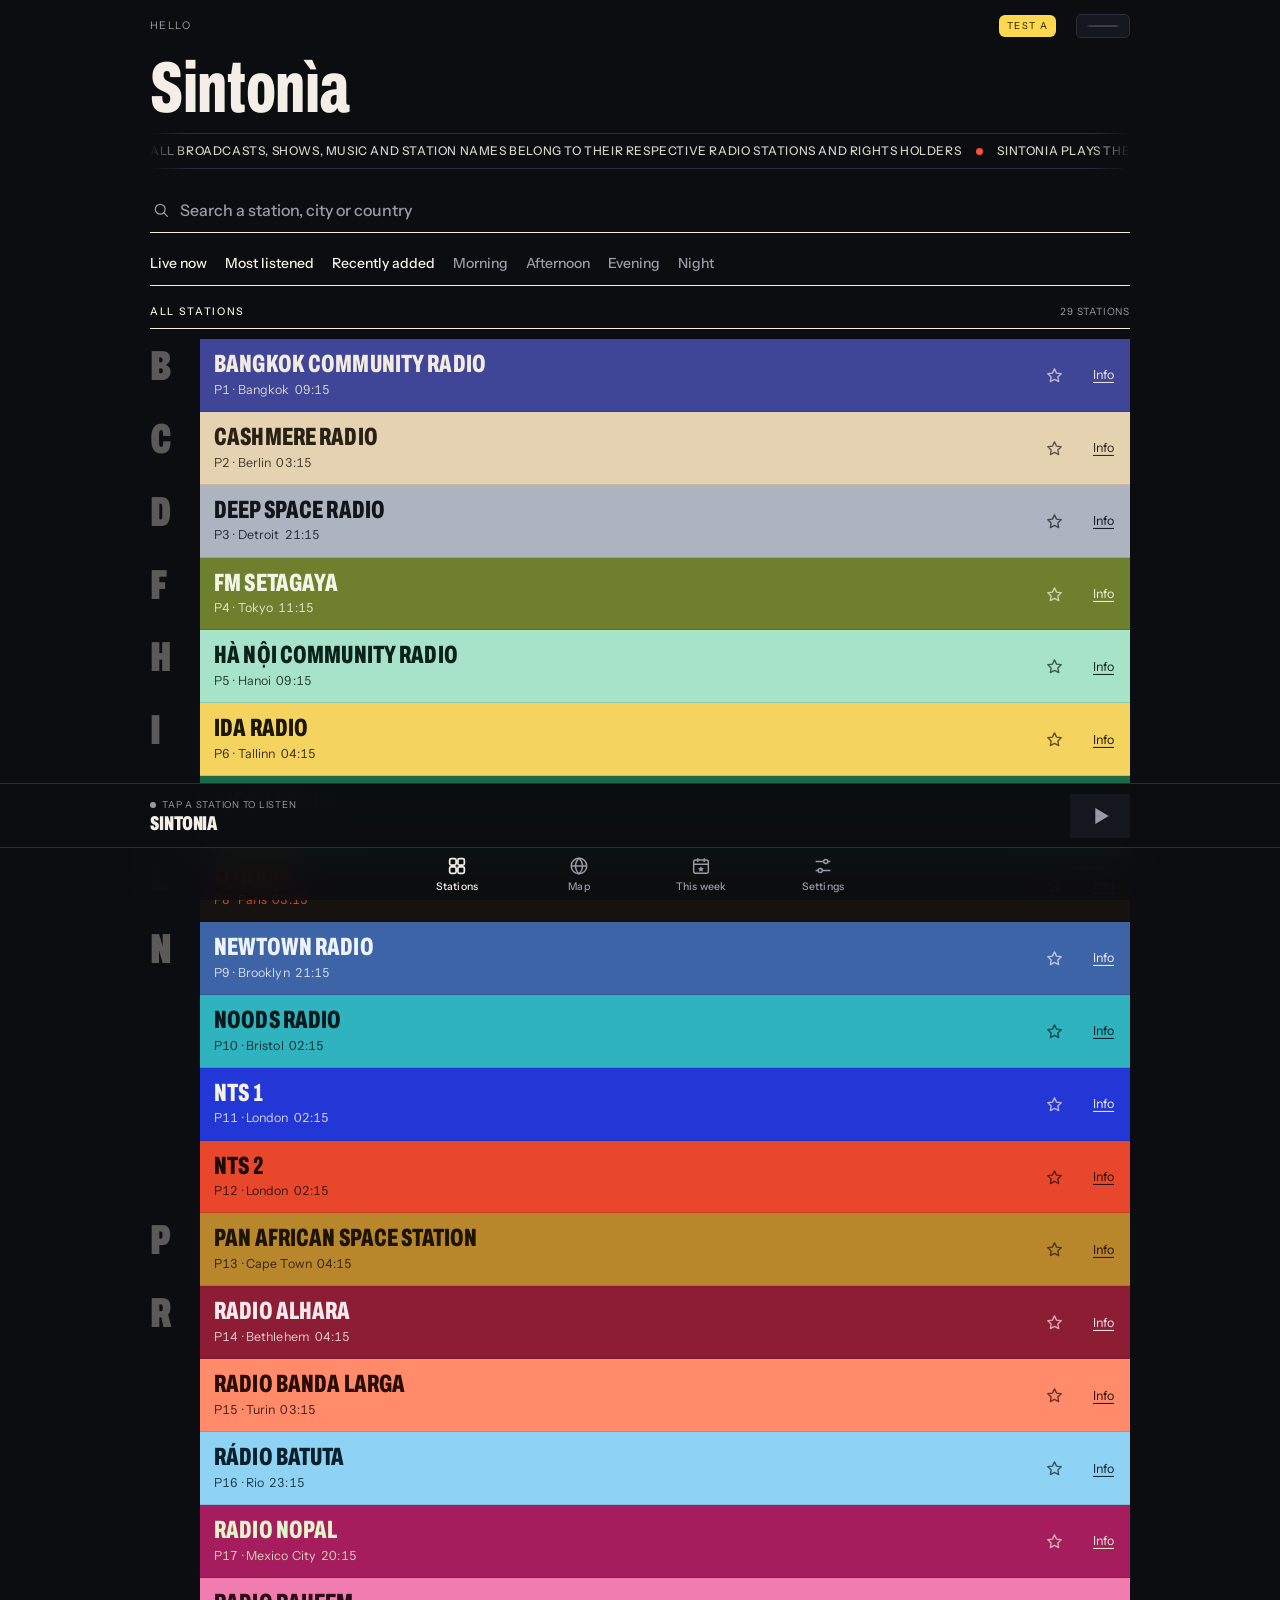
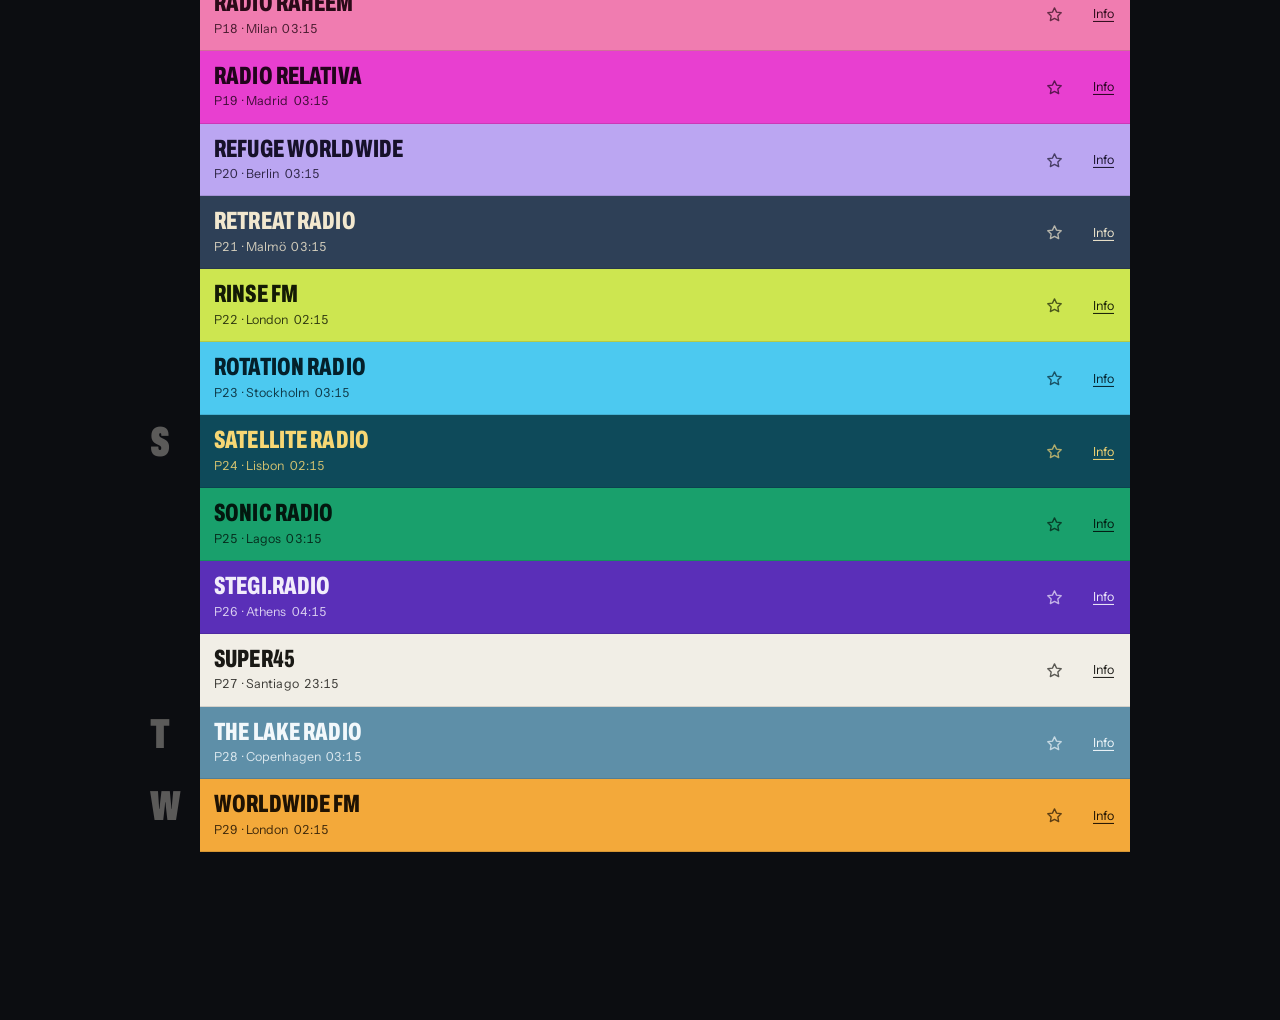
==== commit 86edf5ff: "Copie di prova: A · Indice a colori e B · Campo come nelle tavole A: indice A–Z con le lettere a mar" ====
--- a/prova-a/index.html
+++ b/prova-a/index.html
@@ -33,7 +33,7 @@
   function mode(pref) { return pref === "auto" ? (window.matchMedia && matchMedia("(prefers-color-scheme: light)").matches ? "light" : "dark") : (pref === "light" ? "light" : "dark"); }
   function rgba(h, a) { var n = parseInt(h.slice(1), 16); return "rgba(" + (n >> 16) + "," + ((n >> 8) & 255) + "," + (n & 255) + "," + a + ")"; }
   function apply() {
-    var pref = get("sintonia:theme", "dark"), bg = get("sintonia:bg", "graphite");
+    var pref = get("sintonia:theme", "dark"), bg = "graphite";
     if (!BG[bg]) bg = "graphite";
     var m = mode(pref), c = BG[bg][m], ink = INK[m], root = document.documentElement, st = root.style;
     st.setProperty("--bg", c[0]); st.setProperty("--bg-2", c[1]); st.setProperty("--line", c[2]);
@@ -1115,75 +1115,118 @@
   @keyframes ripple { from { --ph: 0px; } to { --ph: var(--gap); } }
 }
 
-/* ================= Look A · Luce ================= */
+/* ================= Look A · Indice (in colour) ================= */
+html[data-look="a"] { --pg-bg: var(--bg); --pg-ink: var(--ink); --pg-muted: var(--muted); --pg-line: var(--line); }
 html[data-look="a"] .aura, html[data-look="a"] .wrap::before { display: none; }
 html[data-look="a"] .dock { --dock-glow: var(--dock); }
-html[data-look="a"] h1.logo, html[data-look="a"] .mini-logo { font-stretch: 75%; font-weight: 700; letter-spacing: -.02em; }
-/* square edges and hairlines */
+/* the type: Archivo narrow and heavy for names and titles */
+html[data-look="a"] h1.logo, html[data-look="a"] .mini-logo, html[data-look="a"] .title { font-stretch: 62%; font-weight: 800; letter-spacing: -.005em; }
+/* square edges, hairlines */
 html[data-look="a"] .search { border-radius: 0; background: none; border: 0; border-bottom: 1.5px solid var(--ink); padding-left: 2px; }
-html[data-look="a"] .chip-kinds, html[data-look="a"] .chip-times { gap: 0; padding: 0; border-radius: 0; background: none; border: 0; border-bottom: 1px solid var(--line); }
-html[data-look="a"] .chips { gap: 0; border-top: 1px solid var(--line); }
-html[data-look="a"] .chips .chip { border-radius: 0; border: 0; background: none; color: var(--ink); padding: 13px 2px; font-family: var(--f-body); font-size: 13px; font-weight: 500; letter-spacing: 0; text-transform: none; }
-html[data-look="a"] .chips .chip + .chip { box-shadow: inset 1px 0 0 var(--line); }
+html[data-look="a"] .chips { display: flex; flex-wrap: wrap; gap: 0 18px; padding-bottom: 0; border-bottom: 1.5px solid var(--ink); }
+html[data-look="a"] .chip-kinds, html[data-look="a"] .chip-times { display: flex; flex-wrap: wrap; gap: 0 18px; padding: 0; border: 0; border-radius: 0; background: none; }
+html[data-look="a"] .chips .chip { width: auto; border: 0; border-radius: 0; background: none; padding: 10px 0 9px; border-bottom: 3px solid transparent; color: var(--ink);
+  font-family: var(--f-body); font-size: 14px; font-weight: 500; letter-spacing: 0; text-transform: none; }
 html[data-look="a"] .chip-times .chip { color: var(--muted); }
-html[data-look="a"] .chips .chip[aria-pressed="true"] { background: var(--ink); color: var(--bg); }
-@media (min-width: 700px) { html[data-look="a"] .chips .chip { padding: 13px 16px; } html[data-look="a"] .chips { border-bottom: 1px solid var(--line); } html[data-look="a"] .chip-kinds, html[data-look="a"] .chip-times { border-bottom: 0; } }
-/* the list: one column, each station in the light of its own hour */
+html[data-look="a"] .chips .chip[aria-pressed="true"] { background: none; color: var(--ink); font-weight: 650; border-bottom-color: var(--ink); }
+/* the index */
 html[data-look="a"] .crate { grid-template-columns: minmax(0, 1fr); gap: 0; }
 html[data-look="a"] .crate .tile, html[data-look="a"] .crate .tile:nth-child(-n+2) { grid-column: auto; min-height: 0; }
-html[data-look="a"] .tile, html[data-look="a"] .mini { border-radius: 0; isolation: auto; }
-html[data-look="a"] .tile::before, html[data-look="a"] .tile::after, html[data-look="a"] .mini::before, html[data-look="a"] .mini::after { content: none; }
-/* (important: over the light theme's and the "busy" station's gradients; the station's own colours stay untouched, the app reads them) */
-html[data-look="a"] .tile:not(.on), html[data-look="a"] .mini:not(.on) { background: var(--day, var(--bg-2)) !important; color: var(--day-ink, var(--ink)) !important;
-  box-shadow: inset 0 -1px 0 color-mix(in srgb, var(--day-ink, var(--ink)) 13%, transparent) !important; animation: none !important; --hue: currentColor; --pill: transparent; }
-html[data-look="a"] .tile:not(.on) .name, html[data-look="a"] .mini:not(.on) .nm, html[data-look="a"] .tile:not(.on) .pin, html[data-look="a"] .mini:not(.on) .pin, html[data-look="a"] .tile:not(.on) .sched { color: inherit; }
-html[data-look="a"] .tile .tune { flex-direction: row; align-items: center; gap: 0; padding: 15px 128px 15px 16px; border-radius: 0; min-height: 66px; }
+html[data-look="a"] .crate .tile { margin-left: 50px; overflow: visible; isolation: auto; border-radius: 0; background: var(--c) !important; color: var(--t) !important;
+  box-shadow: inset 0 -1px 0 rgba(0, 0, 0, .12) !important; animation: none !important; }
+html[data-look="a"] .crate .tile::after { content: none; }
+html[data-look="a"] .crate .tile::before { content: none; }
+html[data-look="a"] .crate .tile[data-l]::before { content: attr(data-l); content: attr(data-l) / ""; position: absolute; inset: auto; left: -50px; top: 9px; z-index: 0; width: 42px; background: none;
+  font-family: var(--f-display); font-stretch: 62%; font-weight: 900; font-size: 42px; line-height: .9; color: color-mix(in srgb, var(--pg-ink) 34%, var(--pg-bg)); animation: none; }
+html[data-look="a"] .tile .tune { flex-direction: row; align-items: center; gap: 0; padding: 13px 118px 13px 14px; border-radius: 0; min-height: 64px; }
 html[data-look="a"] .tile .knob { display: none; }
-html[data-look="a"] .tile .label { display: flex; flex-direction: column; gap: 4px; }
-html[data-look="a"] .tile .name { order: 1; font-family: var(--f-display); font-weight: 700; font-stretch: 75%; font-size: 24px; line-height: 1; letter-spacing: -.012em; text-transform: none; text-wrap: pretty; }
-html[data-look="a"] .tile .meta { order: 2; padding-right: 0; font-family: var(--f-body); font-size: 12px; letter-spacing: .02em; text-transform: none; opacity: .76; }
+html[data-look="a"] .tile .label { display: flex; flex-direction: column; gap: 5px; }
+html[data-look="a"] .tile .name { order: 1; font-family: var(--f-display); font-weight: 800; font-stretch: 62%; font-size: 25px; line-height: .95; letter-spacing: .005em; text-transform: uppercase; color: inherit !important; }
+html[data-look="a"] .tile .meta { order: 2; padding-right: 0; font-family: var(--f-body); font-size: 12.5px; letter-spacing: .01em; text-transform: none; opacity: .84; }
 html[data-look="a"] .tile .now { order: 3; display: flex; gap: 6px; align-items: baseline; padding: 0; border: 0; min-width: 0; }
 html[data-look="a"] .tile .now[hidden] { display: none; }
-html[data-look="a"] .tile .now-k { flex: none; font-family: var(--f-body); font-size: 12px; letter-spacing: 0; text-transform: none; opacity: .76; }
-html[data-look="a"] .tile .now-k.live::before { width: 5px; height: 5px; }
-html[data-look="a"] .tile .now-k .rr { border: 0; padding: 0; letter-spacing: 0; }
+html[data-look="a"] .tile .now-k { flex: none; font-family: var(--f-body); font-size: 11px; font-weight: 600; letter-spacing: .1em; text-transform: uppercase; opacity: .9; }
+html[data-look="a"] .tile .now-k .rr { border: 0; padding: 0; }
 html[data-look="a"] .tile .now-t { font-size: 13px; font-weight: 500; -webkit-line-clamp: 1; }
 html[data-look="a"] .tile .now-s { display: none; }
-/* Info and the star: quiet, on the right */
 html[data-look="a"] .tile .sched { top: 50%; right: 6px; transform: translateY(-50%); background: none; color: inherit; padding: 12px 10px; border: 0; border-radius: 0;
   font-family: var(--f-body); font-size: 12.5px; letter-spacing: 0; text-transform: none; text-decoration: underline; text-underline-offset: 3px; }
 html[data-look="a"] .tile .pin { top: 50%; bottom: auto; right: 58px; transform: translateY(-50%); color: inherit; border-radius: 0; }
-html[data-look="a"] .tile .meta .newtag { margin-right: 4px; }
-/* the station you're on: in its own colour, and always in view: pinned to the top or the bottom edge while its place
-   in the list is off the screen, back in its place when it's on it */
-html[data-look="a"] .crate .tile.on { position: sticky; top: var(--a-top, 52px); bottom: var(--a-dock, 70px); z-index: 4; background: var(--c); color: var(--t); box-shadow: none; }
-html[data-look="a"] .tile.on .name { color: var(--t); }
-html[data-look="a"] .tile.on .pin { display: none; }
-html[data-look="a"] .tile.on .meta::before { content: "Playing ·"; }
+/* the station you're on: a bar of its ink on the left, and the word */
+html[data-look="a"] .crate .tile.on { box-shadow: inset 7px 0 0 var(--t) !important; }
+html[data-look="a"] .crate .tile.on .tune { padding-left: 22px; }
+html[data-look="a"] .tile.on .meta::before { content: "Playing ·"; font-weight: 600; }
 html[data-look="a"] .tile.on.loading .meta::before { content: "Tuning in ·"; }
-html[data-look="a"] .a-pp { display: none; }
-html[data-look="a"] .tile.on .a-pp { display: block; position: absolute; top: 50%; right: 62px; transform: translateY(-50%); z-index: 2; appearance: none; -webkit-appearance: none;
-  border: 1.5px solid currentColor; background: none; color: var(--t); padding: 9px 12px; cursor: pointer; font: 600 12.5px var(--f-body); }
-html[data-look="a"] .a-pp:focus-visible { outline: 2px solid var(--t); outline-offset: 2px; }
-/* Your stations, the same way */
+/* Your stations and Recently added: the same colours and edges */
+html[data-look="a"] .mini, html[data-look="a"] .favs.stack .mini, html[data-look="a"] .favs.stack .mini .tune, html[data-look="a"] .set-link { border-radius: 0 !important; }
+html[data-look="a"] .mini { border-radius: 0; isolation: auto; background: var(--c) !important; color: var(--t) !important; box-shadow: none !important; animation: none !important; }
+html[data-look="a"] .mini::before, html[data-look="a"] .mini::after { content: none; }
+html[data-look="a"] .mini .tune { border-radius: 0; }
 html[data-look="a"] .mini .knob { display: none; }
-html[data-look="a"] .mini .nm { font-stretch: 75%; font-weight: 700; text-transform: none; letter-spacing: -.012em; }
-html[data-look="a"] .mini.on { background: var(--c); color: var(--t); box-shadow: none; }
-/* the bar at the bottom: not on the Stations page (the station you're on is in the list); flat elsewhere */
-html[data-look="a"][data-view="stations"] .player { display: none; }
-html[data-look="a"] body[data-state] .player { background: color-mix(in srgb, var(--bar-c, var(--bg-2)) 20%, var(--dock)); }
-html[data-look="a"] .swatch { border-radius: 0; }
-html[data-look="a"] .pp { border-radius: 0; box-shadow: none !important; }
-/* the poster: flat colour, and one sentence */
+html[data-look="a"] .mini .nm { color: inherit !important; font-stretch: 62%; font-weight: 800; text-transform: uppercase; }
+html[data-look="a"] .mini.on { box-shadow: inset 6px 0 0 var(--t) !important; }
+/* the player bar: always there; a flat band in the colour of the station you're on */
+html[data-look="a"] .player { background: var(--dock) !important; }
+html[data-look="a"].has-st .player { background: var(--bar-c) !important; color: var(--bar-t); --ink: var(--bar-t); --muted: color-mix(in srgb, var(--bar-t) 80%, transparent); }
+html[data-look="a"] .swatch { display: none; }
+html[data-look="a"] .player-inner { grid-template-columns: minmax(0, 1fr) auto; }
+html[data-look="a"] .np-name { font-size: 20px; }
+html[data-look="a"] .np-status .dot { box-shadow: none !important; }
+html[data-look="a"] .pp { width: auto; min-width: 60px; height: 44px; padding: 0 16px; border-radius: 0; box-shadow: none !important; background: var(--ink) !important; color: var(--bg) !important; }
+html[data-look="a"].has-st .pp { background: var(--bar-t) !important; color: var(--bar-c) !important; }
+html[data-look="a"] .pp:disabled { background: var(--bg-2) !important; color: var(--muted) !important; }
+html[data-look="a"] .progress i { box-shadow: none; background: var(--bar-t); }
+/* the poster: the station's colour at the top, with its name; the rest on the page's own ground */
+html[data-look="a"] .fp[data-id] { background: var(--pg-bg); color: var(--pg-ink); --ink: var(--pg-ink); --bg: var(--pg-bg); --muted: var(--pg-muted); --line: var(--pg-line); }
 html[data-look="a"] .fp[data-id]::before, html[data-look="a"] .fp[data-id]::after { content: none; }
-html[data-look="a"] .a-sent { margin: 14px 0 0; font-family: var(--f-display); font-stretch: 75%; font-weight: 500; font-size: clamp(30px, 9vw, 46px); line-height: 1.08;
-  letter-spacing: -.012em; color: var(--ink); text-wrap: pretty; overflow-wrap: anywhere; }
-html[data-look="a"] .a-sent b { font-weight: 800; }
-html[data-look="a"] .a-sent .q { opacity: .74; }
-html[data-look="a"] .a-meta { display: flex; justify-content: flex-start; }
-@media (min-width: 700px) and (min-aspect-ratio: 5/4) { html[data-look="a"] .a-sent { font-size: clamp(36px, 4.4vw, 68px); } }
-html[data-look="a"] .fp-big { background: none; width: 64px; height: 64px; border-radius: 0; }
-html[data-look="a"] .fp-big svg { fill: var(--ink); width: 34px; height: 34px; }
+html[data-look="a"] .ai-field { position: relative; overflow: hidden; flex: none; display: flex; flex-direction: column; height: min(54vh, 480px);
+  margin: calc(-1 * (env(safe-area-inset-top, 0px) + 10px)) calc(-1 * max(22px, env(safe-area-inset-right, 0px))) 0 calc(-1 * max(22px, env(safe-area-inset-left, 0px)));
+  padding: calc(env(safe-area-inset-top, 0px) + 10px) max(22px, env(safe-area-inset-right, 0px)) 0 max(22px, env(safe-area-inset-left, 0px));
+  background: var(--c); color: var(--t); --ink: var(--t); --muted: color-mix(in srgb, var(--t) 84%, transparent); --line: color-mix(in srgb, var(--t) 28%, transparent); }
+html[data-look="a"] .ai-big { position: absolute; left: max(16px, env(safe-area-inset-left, 0px)); bottom: -.17em; margin: 0; font-family: var(--f-display); font-stretch: 62%; font-weight: 900;
+  font-size: 170px; line-height: .8; letter-spacing: -.01em; text-transform: uppercase; white-space: nowrap; color: var(--t); }
+html[data-look="a"] .fp-pk { display: none; }
+html[data-look="a"] .ai-ttl { margin: 4px 0 0; font-family: var(--f-display); font-stretch: 75%; font-weight: 700; font-size: clamp(28px, 8vw, 40px); line-height: 1.02; letter-spacing: -.005em; text-wrap: balance; }
+html[data-look="a"] .fp-sub { font-size: 11px !important; font-weight: 600 !important; letter-spacing: .14em; text-transform: uppercase; color: var(--muted); order: -1; }
+html[data-look="a"] .fp-poster { gap: 8px; padding-top: 18px; }
+html[data-look="a"] .fp-meta { order: -1; }
+html[data-look="a"] .fp-tag { border: 0 !important; background: none !important; padding: 0 !important; color: var(--live) !important; letter-spacing: .14em; }
+html[data-look="a"] .fp-tag.on::before { color: var(--live); }
+html[data-look="a"] .fp-line { height: 2px; border-radius: 0; background: var(--line); }
+html[data-look="a"] .fp-line i { border-radius: 0; background: var(--ink); }
+html[data-look="a"] .fp-line i::after { display: none; }
+html[data-look="a"] .fp-ctrl { display: grid; grid-template-columns: repeat(3, minmax(0, 1fr)); gap: 0; align-items: stretch; border-top: 1.5px solid var(--ink); border-bottom: 1.5px solid var(--ink); }
+html[data-look="a"] .fp[data-id] .fp-skip { display: flex; align-items: center; height: 58px; font-family: var(--f-display); font-stretch: 62%; font-weight: 800; font-size: 20px; letter-spacing: 0; text-transform: uppercase; color: var(--ink); }
+html[data-look="a"] .fp-skip svg { display: none; }
+html[data-look="a"] .fp-skip span { font: inherit !important; letter-spacing: inherit !important; color: inherit; }
+html[data-look="a"] .fp-skip[data-fp="prev"] span::before { content: "← "; }
+html[data-look="a"] .fp-skip[data-fp="next"] { justify-content: flex-end; }
+html[data-look="a"] .fp-skip[data-fp="next"] span::after { content: " →"; }
+html[data-look="a"] .fp-big { width: auto; height: 58px; border-radius: 0; background: var(--ink); }
+html[data-look="a"] .fp-big svg { display: none; }
+html[data-look="a"] .fp-big::after { content: attr(aria-label); color: var(--bg); font-family: var(--f-display); font-stretch: 62%; font-weight: 800; font-size: 22px; text-transform: uppercase; }
+html[data-look="a"] .fp-acts { display: flex; gap: 24px; justify-content: flex-start; }
+html[data-look="a"] .fp[data-id] .fp-act { display: block; padding: 10px 0; font-size: 14px; font-weight: 500; color: var(--ink); }
+html[data-look="a"] .fp-act svg { display: none; }
+html[data-look="a"] .fp-act span { text-decoration: underline; text-underline-offset: 4px; }
+html[data-look="a"] .fp-act.on span { font-weight: 700; }
+@media (min-width: 700px) and (min-aspect-ratio: 5/4) {
+  html[data-look="a"] .ai-field { grid-column: 1 / -1; grid-row: 1; height: min(46vh, 420px); margin: -24px calc(-1 * clamp(28px, 4vw, 64px)) 0; padding: 24px clamp(28px, 4vw, 64px) 0; }
+  html[data-look="a"] .ai-big { left: clamp(24px, 4vw, 60px); }
+  html[data-look="a"] .fp-poster { align-content: start; }
+  html[data-look="a"] .ai-ttl { font-size: clamp(34px, 3.6vw, 60px); }
+}
+/* Map, This week, Settings: the same type, colours and edges */
+html[data-look="a"] .world, html[data-look="a"] .locate, html[data-look="a"] .set-card, html[data-look="a"] .seg, html[data-look="a"] .seg button,
+html[data-look="a"] .btn, html[data-look="a"] .map-ctl button, html[data-look="a"] .react-b button, html[data-look="a"] .event, html[data-look="a"] .ev-info,
+html[data-look="a"] .hello-card, html[data-look="a"] .hello-row input, html[data-look="a"] .save { border-radius: 0 !important; }
+html[data-look="a"] .locate strong { font-stretch: 62%; font-weight: 800; font-size: 22px; text-transform: uppercase; }
+html[data-look="a"] .pick { border-radius: 0; background: var(--c) !important; color: var(--t); box-shadow: none; }
+html[data-look="a"] .pick .pk, html[data-look="a"] .pick .pw { color: inherit; opacity: .84; }
+html[data-look="a"] .pick .pn { font-family: var(--f-display); font-stretch: 62%; font-weight: 800; font-size: 21px; line-height: 1; text-transform: uppercase; }
+html[data-look="a"] .pick .when { border-radius: 0; background: var(--t); color: var(--c); }
+html[data-look="a"] .pick button { border-radius: 0; }
+html[data-look="a"] .sec-h { border-bottom: 1.5px solid var(--ink); padding-bottom: 8px; }
 </style>
 </head>
 <body data-state="idle">
@@ -1535,7 +1578,7 @@
       <p class="set-note">Auto follows your iPhone. The status bar at the top updates the next time you open the app.</p>
     </div>
 
-    <div class="set-card">
+    <div class="set-card" style="display: none">
       <span class="set-k" id="bg-k">Background</span>
       <div class="bgs" id="bgs" role="radiogroup" aria-labelledby="bg-k"></div>
     </div>
@@ -4631,67 +4674,35 @@
   }
 
 
-  /* ---------- Look A, "Luce": each station in the light of its own hour; colour only for the one you're on ---------- */
-  function lookTone(tz) { // 0 = deep night, 1 = full day, from the hour where the station is
-    let h = 12;
-    try {
-      const p = new Intl.DateTimeFormat("en-GB", { timeZone: tz, hour: "numeric", minute: "numeric", hourCycle: "h23" }).formatToParts(new Date());
-      h = +p.find((x) => x.type === "hour").value + +p.find((x) => x.type === "minute").value / 60;
-    } catch (e) {}
-    return Math.max(0, Math.min(1, 0.5 + 0.9 * Math.cos((h - 13) / 24 * 2 * Math.PI))); // full day ~9–17, night ~21–5, dawn and dusk between
-  }
-  var LOOK_NIGHT = [38, 39, 43], LOOK_DAY = [242, 241, 236]; // var: the clocks may tick before this line has run
-  function lookTick() {
-    document.querySelectorAll(".tile[data-id], .mini[data-id]").forEach((el) => {
-      const st = byId[el.dataset.id]; if (!st) return;
-      const k = lookTone(st.tz), hex = "#" + LOOK_NIGHT.map((v, i) => Math.round(v + (LOOK_DAY[i] - v) * k).toString(16).padStart(2, "0")).join("");
-      el.style.setProperty("--day", hex);
-      el.style.setProperty("--day-ink", lum(hex) > 0.18 ? "#141413" : "#F2F1EC"); // whichever reads at least 4.5:1
+  /* ---------- Look A, "Indice": the first letter of each group in the margin; the bar in the station's colour ---------- */
+  function aLetters() {
+    let prev = "";
+    tiles.forEach((el) => {
+      if (el.classList.contains("out")) { delete el.dataset.l; return; }
+      const L = el.querySelector(".name").textContent.normalize("NFD").replace(/[̀-ͯ]/g, "").trim().charAt(0).toUpperCase();
+      if (L !== prev) el.dataset.l = L; else delete el.dataset.l;
+      prev = L;
     });
-    lookEdges();
-  }
-  function lookEdges() { // where the station you're on stops: under the small top bar, above the tabs
-    const mb = document.querySelector(".minibar"), dock = document.querySelector(".dock");
-    document.documentElement.style.setProperty("--a-top", ((mb && mb.offsetHeight) || 48) + "px");
-    document.documentElement.style.setProperty("--a-dock", ((dock && dock.offsetHeight) || 64) + 8 + "px");
-  }
-  // on the station you're on: Stop/Pause next to Info; a tap on the row opens the player instead of stopping
-  tiles.forEach((el) => {
-    const b = document.createElement("button");
-    b.type = "button"; b.className = "a-pp"; b.textContent = "Stop";
-    b.addEventListener("click", (e) => { e.stopPropagation(); pp.click(); });
-    el.appendChild(b);
-  });
-  $("crate").addEventListener("click", (ev) => {
-    const t = ev.target.closest && ev.target.closest(".tile.on .tune");
-    if (!t || ev.detail === 0) return; // the keyboard keeps the usual play/stop
-    if (state === "live" || state === "loading" || (arch && arch.id === current && (arch.playing || arch.loading))) { ev.stopPropagation(); openPlayer(); }
-  }, true);
-  function lookOnPlayer() {
-    const lbl = pp.getAttribute("aria-label") || "Stop";
-    document.querySelectorAll(".a-pp").forEach((b) => { b.textContent = /pause/i.test(lbl) ? "Pause" : /play/i.test(lbl) ? "Play" : "Stop"; });
-    requestAnimationFrame(lookEdges);
-  }
-  // the poster in one sentence: what you're listening to, from where, and what's on
-  function lookPoster(st, A, info, now) {
-    const P = fpIn.querySelector(".fp-poster"); if (!P) return;
-    const star = P.querySelector(".fp-star"), t = hhmm(now, st.tz), name = "<b>" + esc(st.name) + "</b>", city = esc(st.city);
-    let s;
-    if (A) s = name + ', from the archive: <b>' + esc(A.name) + '</b><span class="q">, first aired ' + esc(A.date) + (A.playing ? "." : A.loading ? ", loading…" : ", paused.") + "</span>";
-    else if (state === "error") s = "Can’t reach " + name + '<span class="q"> right now. In ' + city + " it’s " + t + ".</span>";
-    else if (state === "loading") s = "Tuning in to " + name + '<span class="q">, in ' + city + ", where it’s " + t + "…</span>";
-    else if (state !== "live") s = name + '<span class="q"> is paused. In ' + city + " it’s " + t + ".</span>";
-    else if (info && info.title) {
-      const until = isFinite(info.end) ? ", until " + hhmm(info.end, st.tz) : "";
-      s = info.rerun
-        ? name + '<span class="q">, from ' + city + ", where it’s " + t + ", is replaying</span> <b>" + esc(info.title) + '</b><span class="q">' + until + ".</span>"
-        : name + '<span class="q">, live from ' + city + ", where it’s " + t + ". On air:</span> <b>" + esc(info.title) + '</b><span class="q">' + until + ".</span>";
-    } else s = name + '<span class="q">, live from ' + city + ", where it’s " + t + ".</span>";
-    P.innerHTML = '<p class="a-sent" id="fp-title">' + s + "</p>";
-    if (star) { const m = document.createElement("div"); m.className = "fp-meta a-meta"; m.appendChild(star); P.appendChild(m); }
-  }
-  window.addEventListener("resize", lookEdges);
-  lookTick();
+  }
+  function lookTick() { aLetters(); }
+  function lookOnPlayer() { document.documentElement.classList.toggle("has-st", !!current); }
+  // the poster: the colour field at the top (with the close and the station's name), the rest below on the page's ground
+  function lookPoster(st) {
+    const top = fpIn.querySelector(".fp-top"), t = fpIn.querySelector(".fp-ttl");
+    if (t) { t.classList.remove("fp-ttl"); t.classList.add("ai-ttl"); } // set by its own rules, not stretched to fill
+    if (!top) return;
+    const field = document.createElement("section"), big = document.createElement("p");
+    field.className = "ai-field"; big.className = "ai-big"; big.setAttribute("aria-hidden", "true"); big.textContent = st.name;
+    fpIn.insertBefore(field, top); field.append(top, big);
+    // as big as the field is wide (cut by its bottom edge, never by its sides)
+    const room = field.clientWidth - 2 * parseFloat(getComputedStyle(big).left || "16");
+    let lo = 40, hi = Math.max(220, Math.min(520, Math.round(field.clientHeight * 1.1))); // on a computer the field is wider and taller
+    while (hi - lo > 1) { const mid = (lo + hi) >> 1; big.style.fontSize = mid + "px"; if (big.scrollWidth <= room) lo = mid; else hi = mid; }
+    big.style.fontSize = lo + "px";
+  }
+  $("chips").addEventListener("click", () => setTimeout(aLetters, 0));
+  $("q").addEventListener("input", () => setTimeout(aLetters, 0));
+  lookTick(); lookOnPlayer();
 
   /* ---------- the turning "a" ----------
      Once when the app opens, and each time a different station comes on. */
